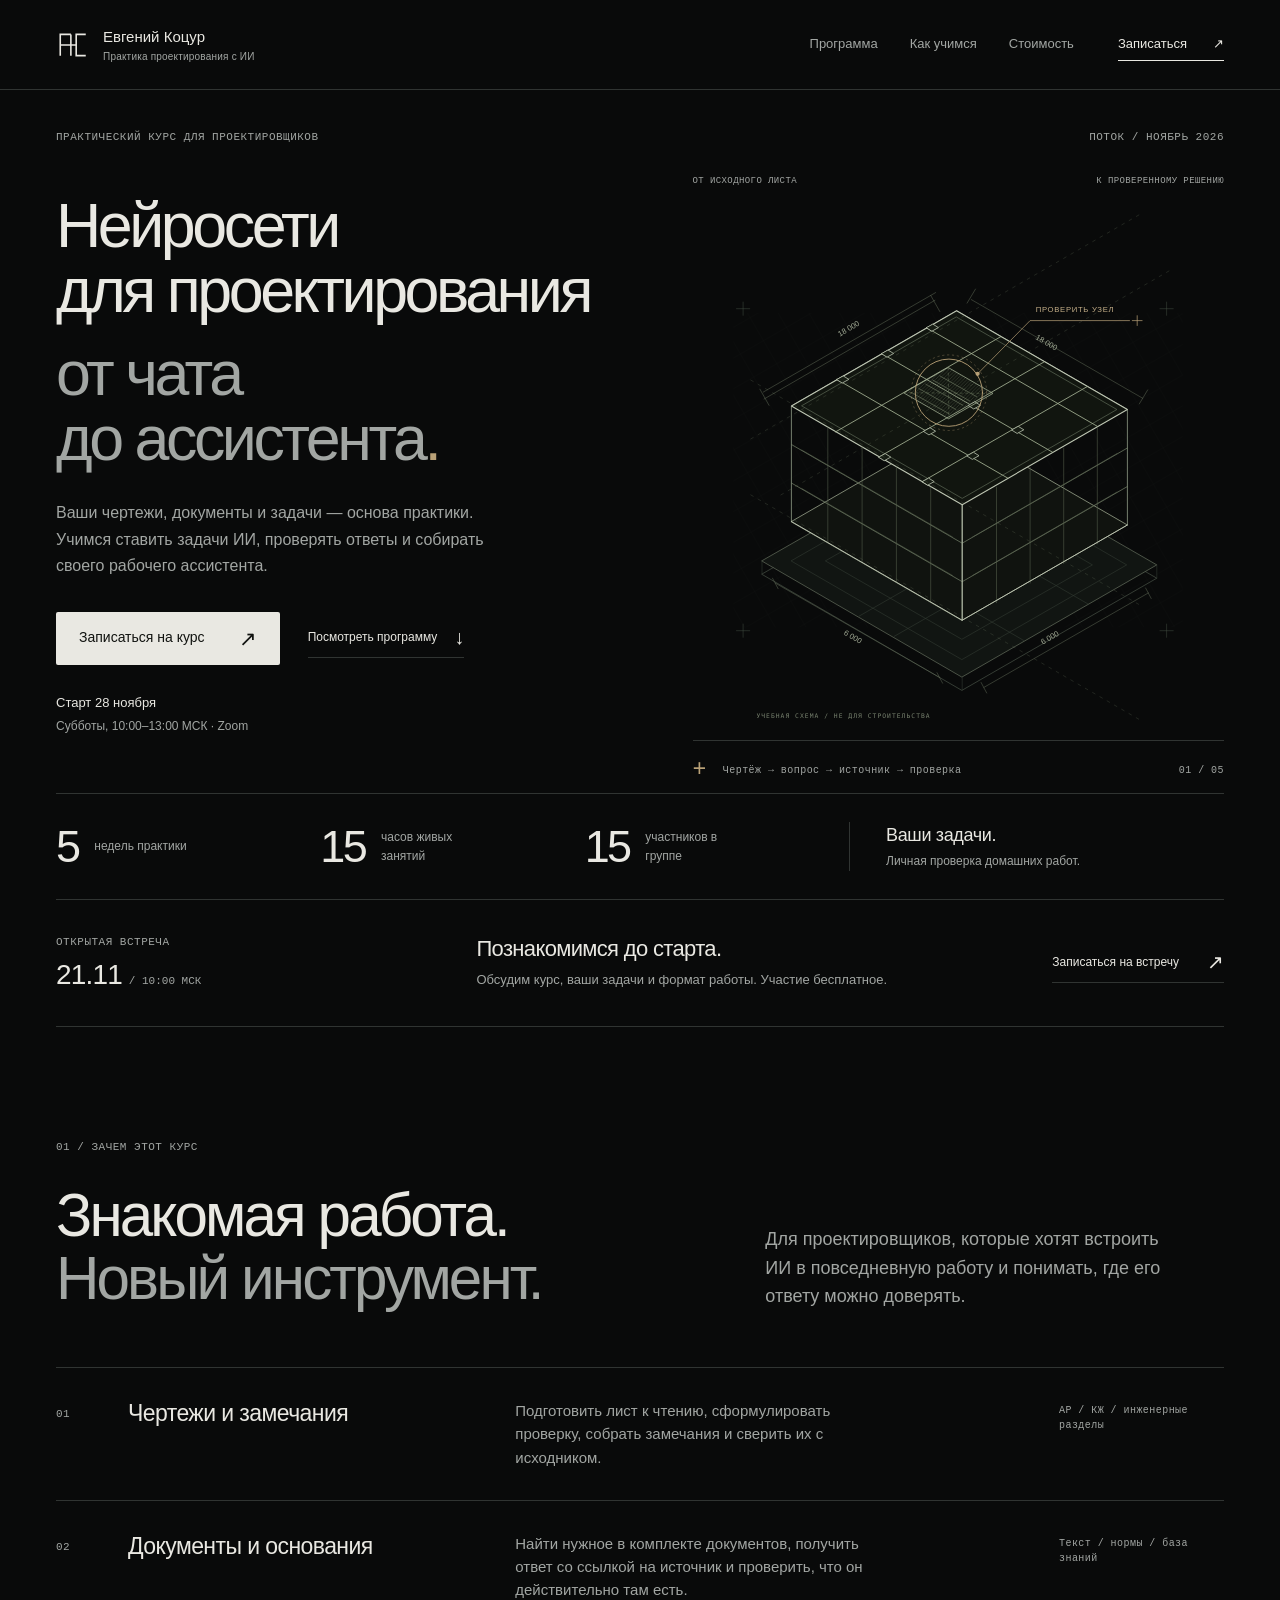
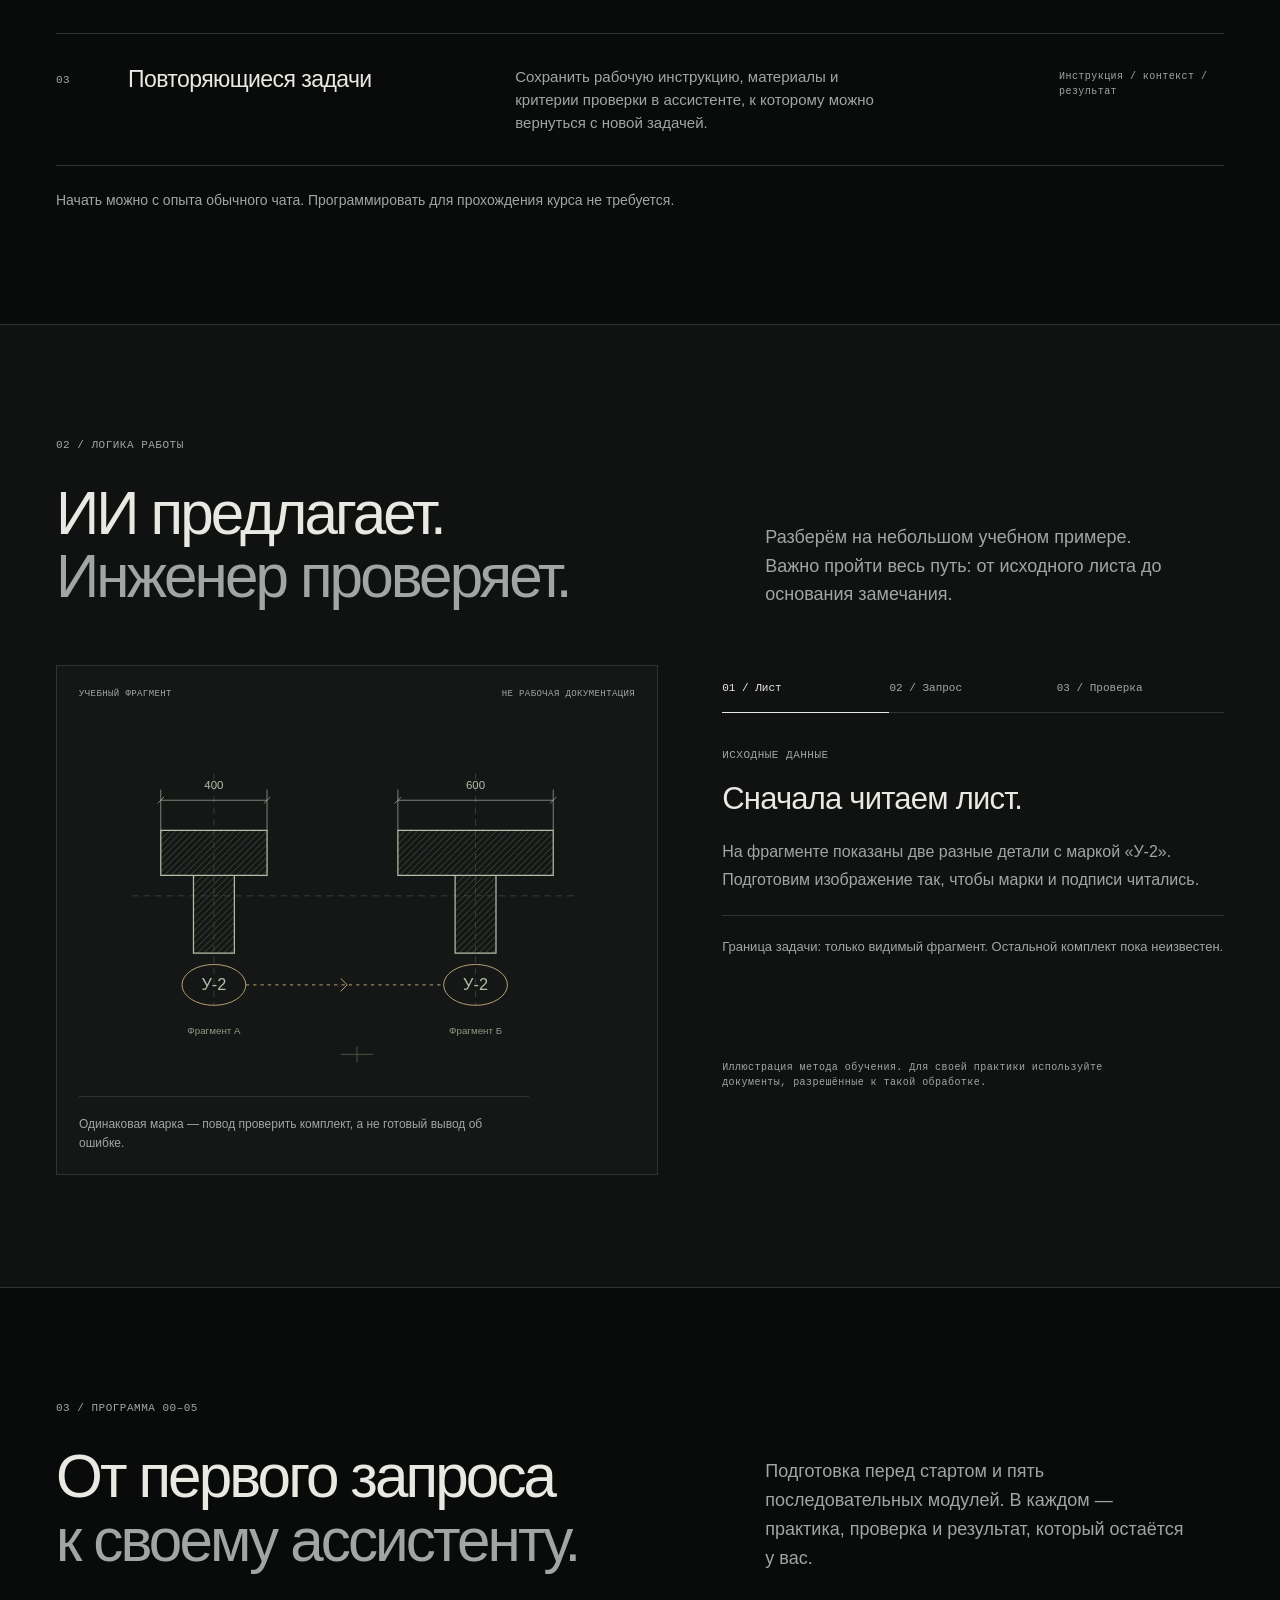
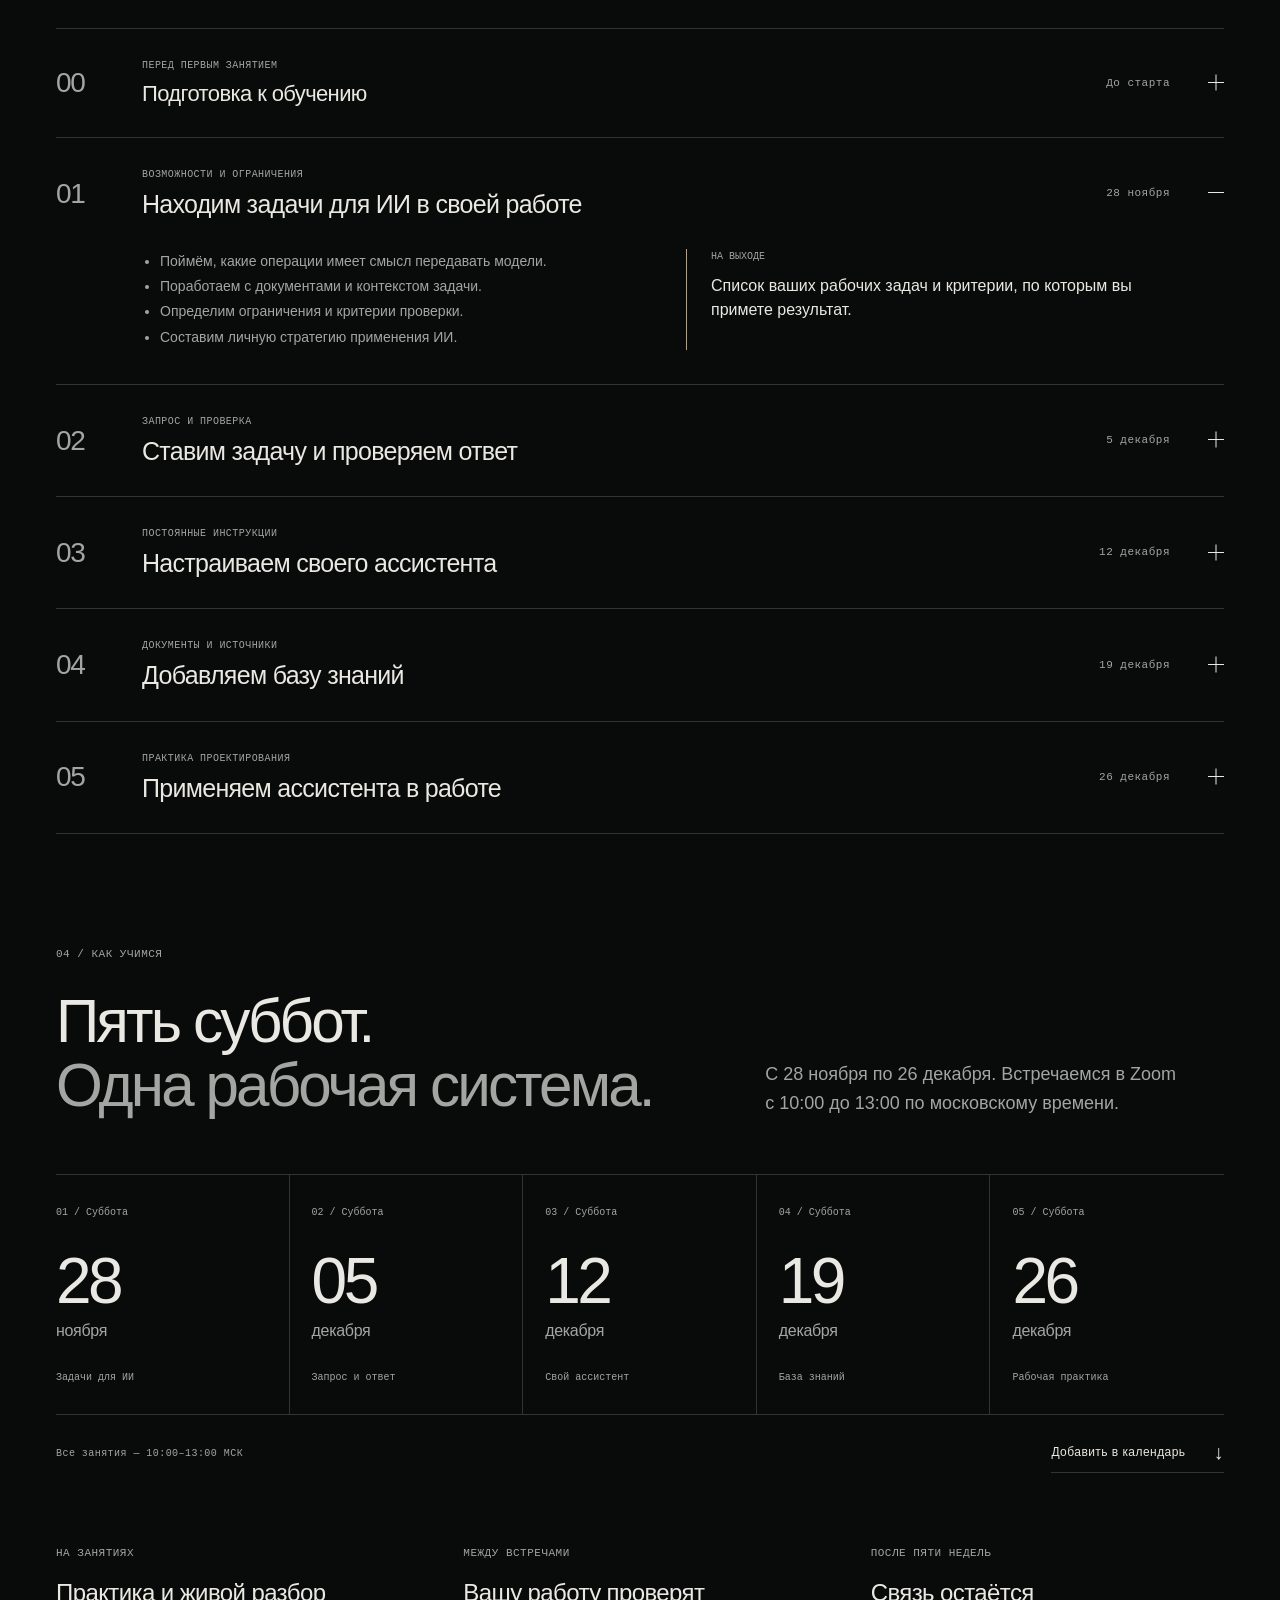
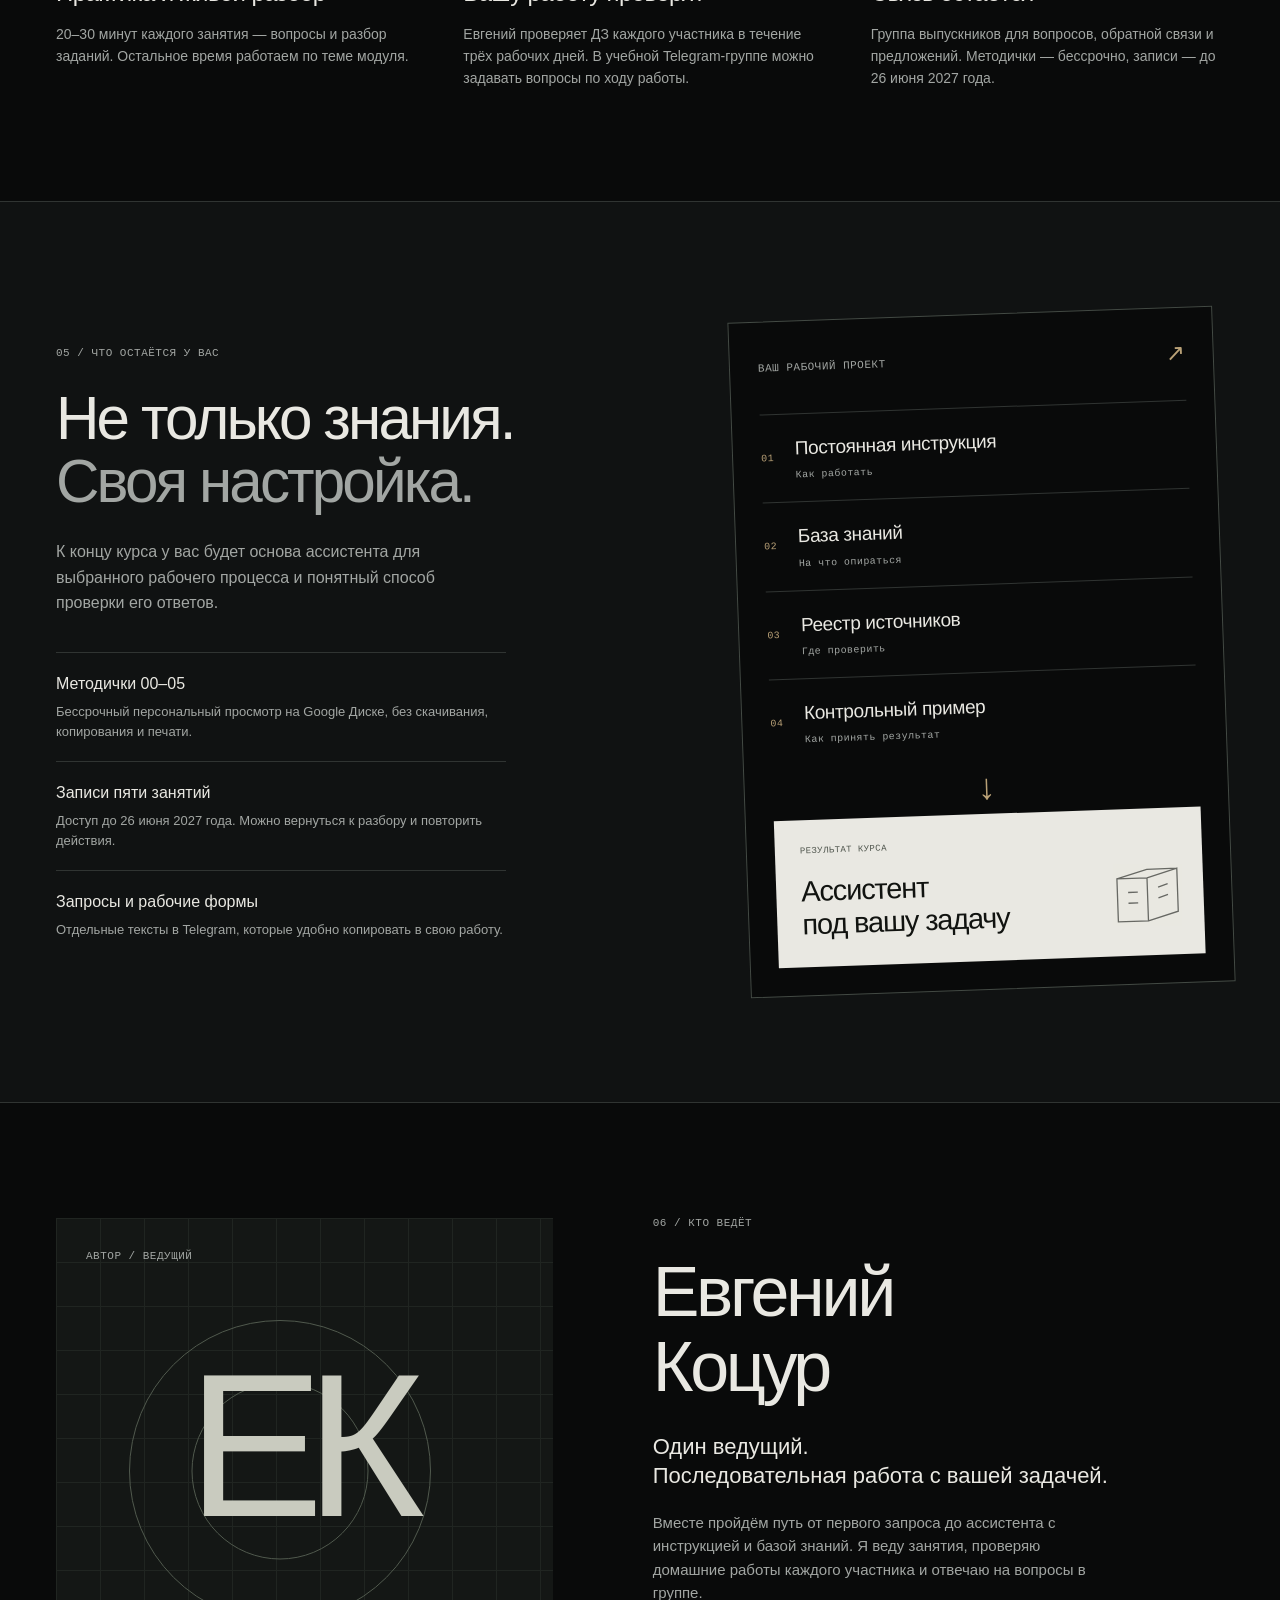
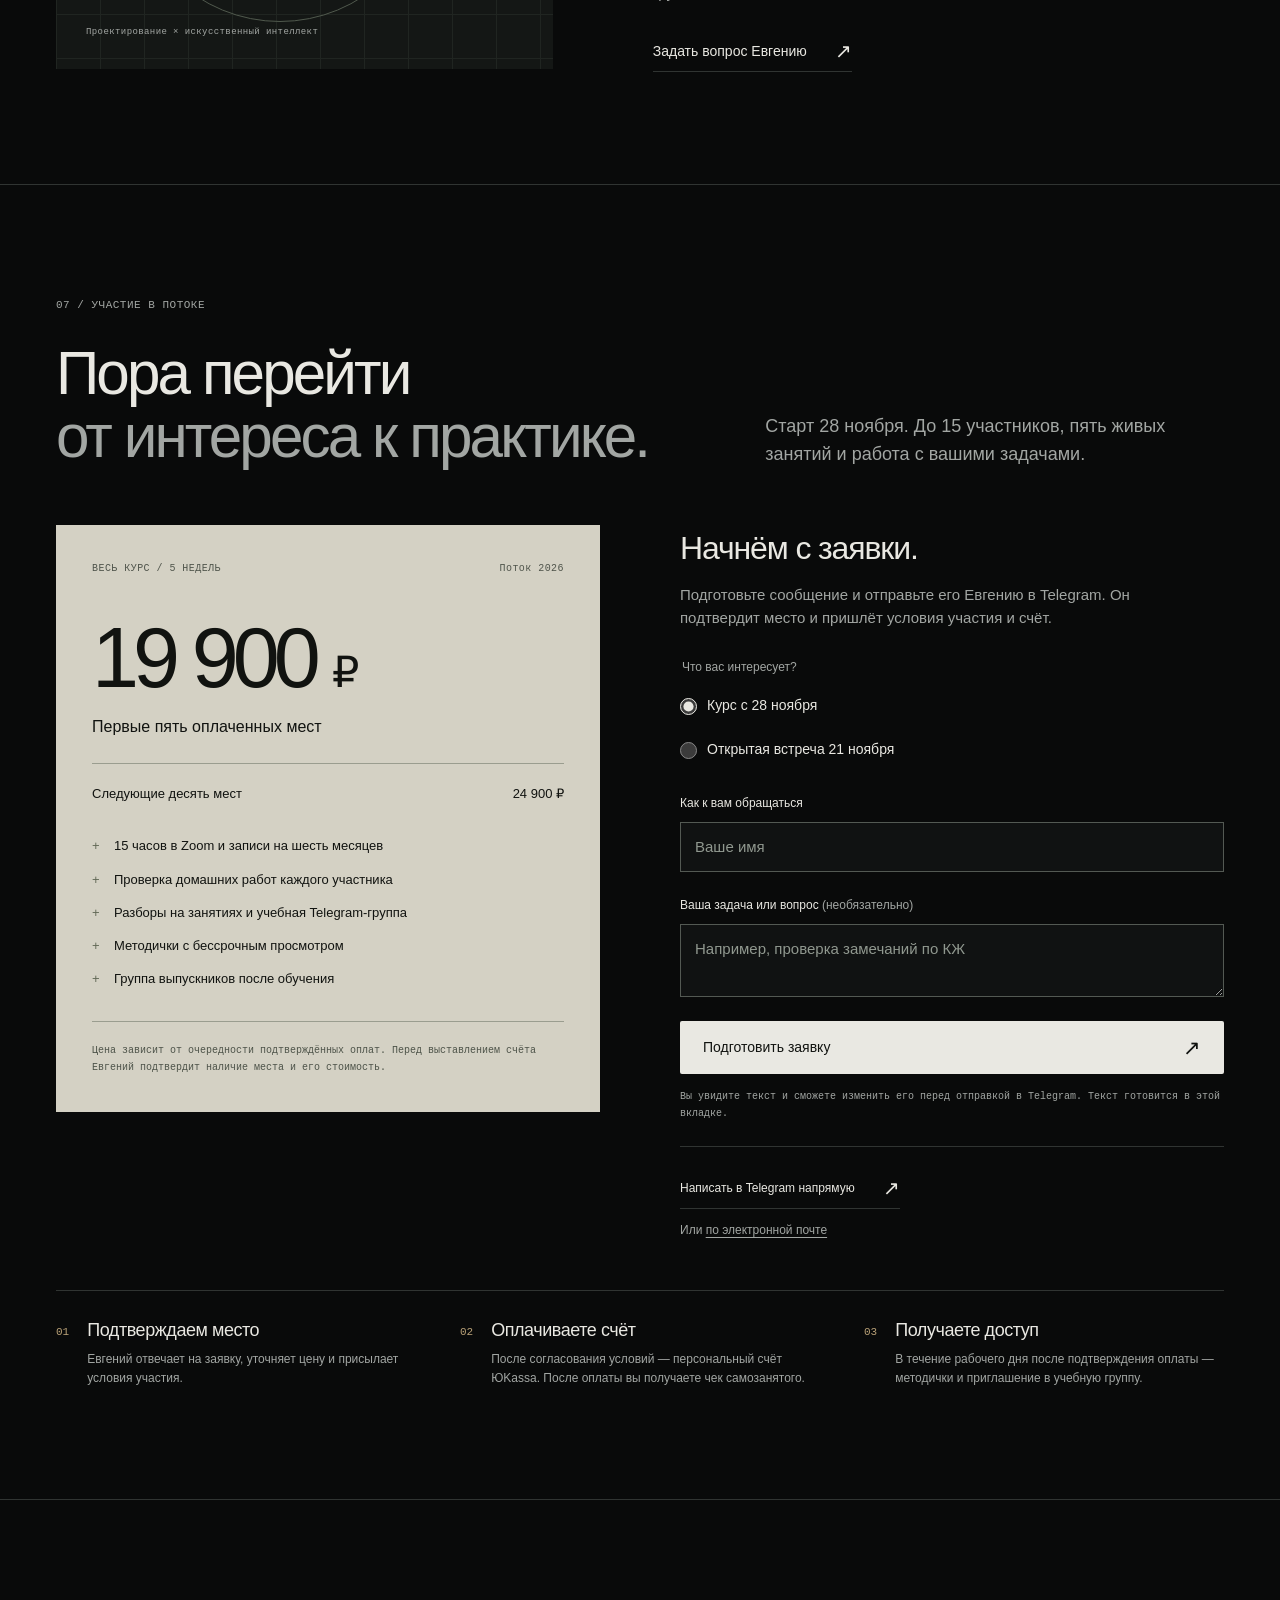
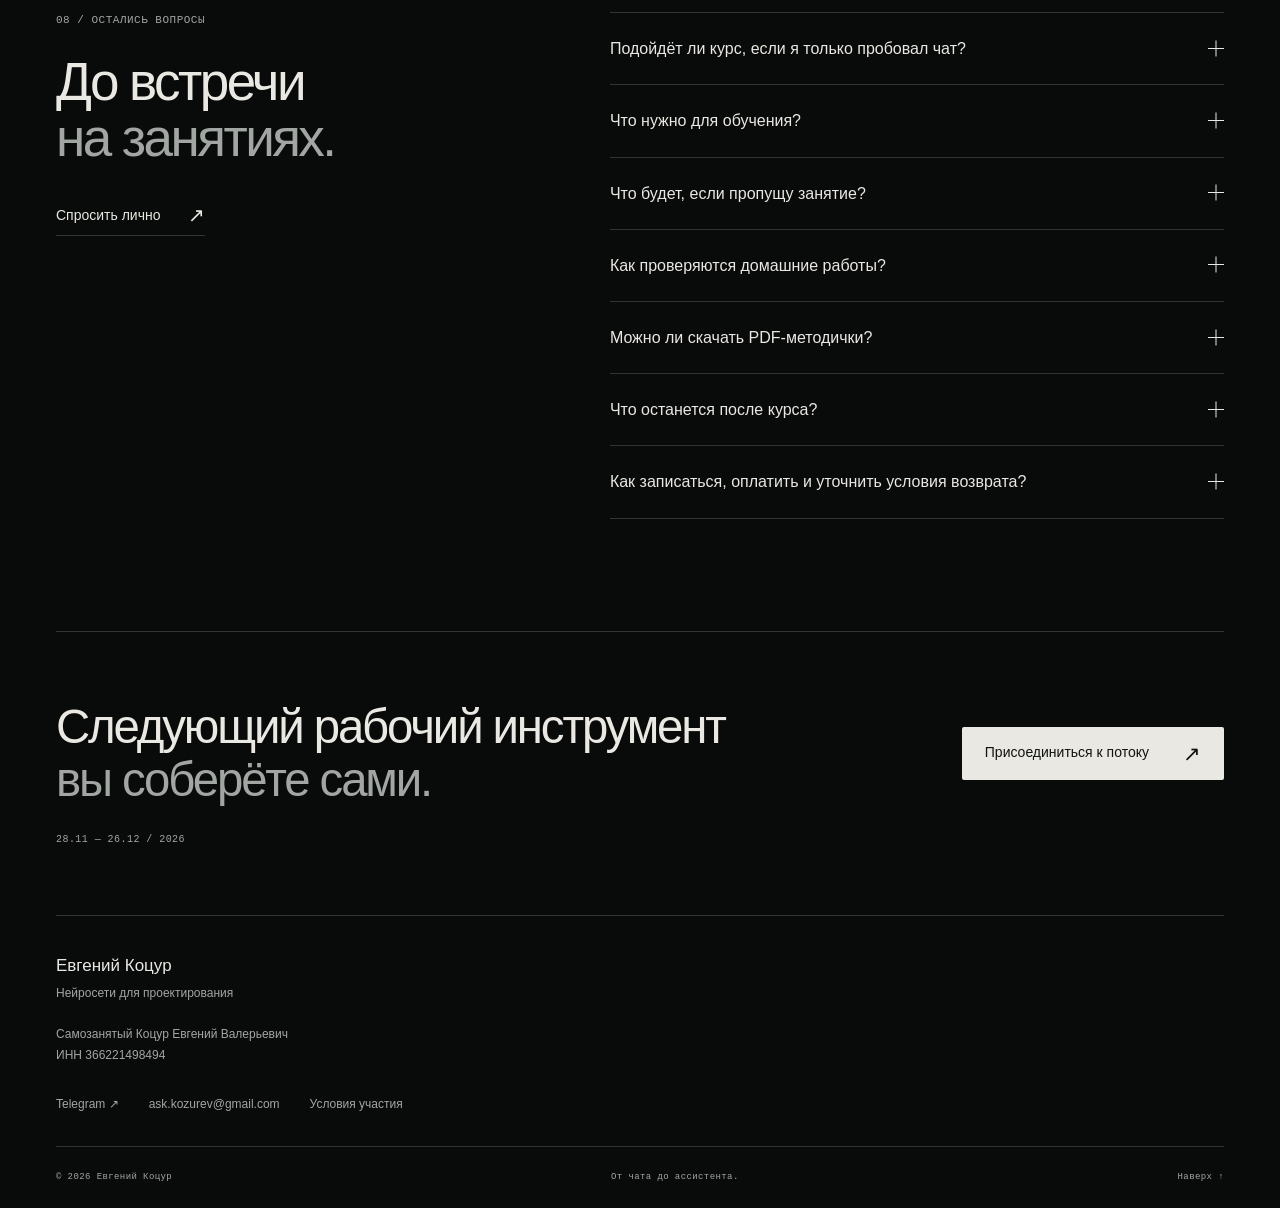
==== index.html @ 4f627c40 "feat: добавить публичные реквизиты исполнителя" ====
<!doctype html>
<html lang="ru">
<head>
  <meta charset="utf-8">
  <meta name="viewport" content="width=device-width, initial-scale=1">
  <title>Нейросети для проектирования: от чата до ассистента — курс Евгения Коцура</title>
  <meta name="description" content="Практический онлайн-курс для проектировщиков. 5 недель, 15 часов в Zoom, проверка каждой домашней работы. Старт 28 ноября 2026. Первые 5 оплаченных мест — 19 900 ₽, затем 24 900 ₽.">
  <meta name="theme-color" content="#090a0a">
  <meta name="color-scheme" content="dark">
  <meta name="referrer" content="no-referrer">
  <meta http-equiv="Content-Security-Policy" content="default-src 'self'; script-src 'self'; style-src 'self'; img-src 'self'; connect-src 'none'; object-src 'none'; base-uri 'none'; form-action 'none'; frame-src 'none'">
  <link rel="canonical" href="https://evgeniikotsur.ru/">
  <meta property="og:type" content="website">
  <meta property="og:locale" content="ru_RU">
  <meta property="og:title" content="Нейросети для проектирования: от чата до ассистента">
  <meta property="og:description" content="5 недель практики с Евгением Коцуром. Старт 28 ноября 2026. Открытая встреча — 21 ноября в 10:00 МСК, бесплатно.">
  <meta property="og:url" content="https://evgeniikotsur.ru/">
  <meta property="og:image" content="https://evgeniikotsur.ru/images/course-social.png">
  <meta property="og:image:width" content="1200">
  <meta property="og:image:height" content="630">
  <meta property="og:image:alt" content="Нейросети для проектирования. От чата до ассистента. Старт 28 ноября 2026.">
  <meta name="twitter:card" content="summary_large_image">
  <link rel="icon" href="images/course-mark.svg" type="image/svg+xml">
  <link rel="stylesheet" href="css/style.css">
  <script src="js/main.js" defer></script>
</head>
<body>
  <a class="skip-link" href="#main">Перейти к содержанию</a>
  <header class="site-header">
    <div class="container header-inner">
      <a class="brand" href="#top" aria-label="К началу страницы">
        <svg class="brand-mark" viewBox="0 0 32 32" fill="none" aria-hidden="true"><path d="M4 26V6h10M4 16h15V6h9M19 16v10h9M14 6v20" stroke="currentColor" stroke-width="1.5"/></svg>
        <span>Евгений Коцур<span class="brand-sub">Практика проектирования с ИИ</span></span>
      </a>
      <nav class="desktop-nav" aria-label="Основная навигация"><a href="#program">Программа</a><a href="#format">Как учимся</a><a href="#enroll">Стоимость</a></nav>
      <a class="header-cta" href="#enroll">Записаться <span aria-hidden="true">↗</span></a>
    </div>
  </header>
  <main id="main">
    <section class="hero container" id="top" aria-labelledby="hero-title">
      <div class="hero-overline"><span class="eyebrow">Практический курс для проектировщиков</span><span class="edition">Поток / ноябрь 2026</span></div>
      <div class="hero-layout">
        <div class="hero-copy">
          <h1 id="hero-title">Нейросети<br>для проектирования<span class="hero-subtitle">от чата<br>до ассистента<span class="small-period">.</span></span></h1>
          <p class="hero-description">Ваши чертежи, документы и задачи — основа практики. Учимся ставить задачи ИИ, проверять ответы и собирать своего рабочего ассистента.</p>
          <div class="hero-actions"><a class="button button-light" href="#enroll">Записаться на курс <span aria-hidden="true">↗</span></a><a class="text-link" href="#program">Посмотреть программу <span aria-hidden="true">↓</span></a></div>
          <p class="hero-date"><time datetime="2026-11-28T10:00:00+03:00">Старт 28 ноября</time><span>Субботы, 10:00–13:00 МСК · Zoom</span></p>
        </div>
        <figure class="hero-visual">
          <div class="figure-top"><span>От исходного листа</span><span>к проверенному решению</span></div>
          <img src="images/course-drawing.svg" alt="Авторская учебная схема: аксонометрия здания, план этажа, размеры и выделенный узел для проверки" width="720" height="800" fetchpriority="high">
          <figcaption><span class="cross" aria-hidden="true">+</span><span>Чертёж → вопрос → источник → проверка</span><span class="figure-index">01 / 05</span></figcaption>
        </figure>
      </div>
      <dl class="hero-facts"><div><dt>5</dt><dd>недель практики</dd></div><div><dt>15</dt><dd>часов живых занятий</dd></div><div><dt>15</dt><dd>участников в группе</dd></div><div class="fact-text"><dt>Ваши задачи.</dt><dd>Личная проверка домашних работ.</dd></div></dl>
    </section>
    <section class="open-meeting container" aria-labelledby="open-title">
      <div class="meeting-date"><span class="eyebrow">Открытая встреча</span><time datetime="2026-11-21T10:00:00+03:00">21.11 <span>/ 10:00 МСК</span></time></div>
      <div class="meeting-copy"><h2 id="open-title">Познакомимся до старта.</h2><p>Обсудим курс, ваши задачи и формат работы. Участие бесплатное.</p></div>
      <a class="text-link" href="#enroll" data-interest="meeting">Записаться на встречу <span aria-hidden="true">↗</span></a>
    </section>
    <section class="section container" aria-labelledby="tasks-title">
      <div class="section-heading"><p class="eyebrow">01 / Зачем этот курс</p><h2 id="tasks-title">Знакомая работа.<br><span class="muted">Новый инструмент.</span></h2><p class="section-intro">Для проектировщиков, которые хотят встроить ИИ в повседневную работу и понимать, где его ответу можно доверять.</p></div>
      <div class="task-list">
        <article><span class="row-index">01</span><h3>Чертежи и замечания</h3><p>Подготовить лист к чтению, сформулировать проверку, собрать замечания и сверить их с исходником.</p><span class="task-tag">АР / КЖ / инженерные разделы</span></article>
        <article><span class="row-index">02</span><h3>Документы и основания</h3><p>Найти нужное в комплекте документов, получить ответ со ссылкой на источник и проверить, что он действительно там есть.</p><span class="task-tag">Текст / нормы / база знаний</span></article>
        <article><span class="row-index">03</span><h3>Повторяющиеся задачи</h3><p>Сохранить рабочую инструкцию, материалы и критерии проверки в ассистенте, к которому можно вернуться с новой задачей.</p><span class="task-tag">Инструкция / контекст / результат</span></article>
      </div>
      <p class="section-note">Начать можно с опыта обычного чата. Программировать для прохождения курса не требуется.</p>
    </section>
    <section class="practice-section section" id="practice" aria-labelledby="practice-title">
      <div class="container">
        <div class="section-heading"><p class="eyebrow">02 / Логика работы</p><h2 id="practice-title">ИИ предлагает.<br><span class="muted">Инженер проверяет.</span></h2><p class="section-intro">Разберём на небольшом учебном примере. Важно пройти весь путь: от исходного листа до основания замечания.</p></div>
        <div class="practice-layout">
          <figure class="practice-drawing"><div class="drawing-label"><span>Учебный фрагмент</span><span>Не рабочая документация</span></div><img src="images/course-detail.svg" alt="Два разных учебных узла с одинаковой маркой У-2. Повторяющиеся марки выделены для проверки по полному комплекту" width="680" height="470" loading="lazy"><figcaption>Одинаковая марка — повод проверить комплект, а не готовый вывод об ошибке.</figcaption></figure>
          <div class="practice-workflow" data-workflow>
            <div class="workflow-nav" aria-label="Этапы разбора"><button type="button" data-step="0" aria-pressed="true">01 / Лист</button><button type="button" data-step="1" aria-pressed="false">02 / Запрос</button><button type="button" data-step="2" aria-pressed="false">03 / Проверка</button></div>
            <div class="workflow-panels" aria-live="polite" aria-atomic="true">
              <article data-panel="0"><p class="eyebrow">Исходные данные</p><h3>Сначала читаем лист.</h3><p>На фрагменте показаны две разные детали с маркой «У-2». Подготовим изображение так, чтобы марки и подписи читались.</p><p class="workflow-foot">Граница задачи: только видимый фрагмент. Остальной комплект пока неизвестен.</p></article>
              <article data-panel="1"><p class="eyebrow">Постановка задачи</p><h3>Спрашиваем конкретно.</h3><blockquote>«Составь список марок узлов на фрагменте. Покажи повторяющиеся обозначения. Для каждого укажи место на листе. Не делай выводов по отсутствующим данным».</blockquote><p class="workflow-foot">Формат ответа задан заранее: марка → расположение → что нужно уточнить.</p></article>
              <article data-panel="2"><p class="eyebrow">Проверка результата</p><h3>Возвращаемся к исходнику.</h3><p>Сверяем обе марки с изображением и проверяем их по полному комплекту. До этой сверки одинаковое обозначение остаётся кандидатом на проверку.</p><p class="workflow-foot"><span class="annotation-mark" aria-hidden="true">↳</span> Результат: проверяемое замечание с понятным основанием.</p></article>
            </div>
            <p class="sample-caption">Иллюстрация метода обучения. Для своей практики используйте документы, разрешённые к такой обработке.</p>
          </div>
        </div>
      </div>
    </section>
    <section class="section container program-section" id="program" aria-labelledby="program-title">
      <div class="section-heading"><p class="eyebrow">03 / Программа 00–05</p><h2 id="program-title">От первого запроса<br><span class="muted">к своему ассистенту.</span></h2><p class="section-intro">Подготовка перед стартом и пять последовательных модулей. В каждом — практика, проверка и результат, который остаётся у вас.</p></div>
      <div class="program-list">
        <details class="module module-prep"><summary><span class="module-number">00</span><span class="module-heading"><span class="module-kicker">Перед первым занятием</span><span class="module-title">Подготовка к обучению</span></span><span class="module-date">До старта</span><span class="expand-mark" aria-hidden="true"></span></summary><div class="module-body"><ul><li>Проверим необходимые аккаунты и инструменты.</li><li>Разберём условия работы с документами.</li><li>Подготовим разрешённые исходные материалы для практики.</li></ul><p class="module-result"><span>На выходе</span>Готовое рабочее место и понимание, что понадобится к первому занятию.</p></div></details>
        <details class="module" open><summary><span class="module-number">01</span><span class="module-heading"><span class="module-kicker">Возможности и ограничения</span><span class="module-title">Находим задачи для ИИ в своей работе</span></span><time class="module-date" datetime="2026-11-28">28 ноября</time><span class="expand-mark" aria-hidden="true"></span></summary><div class="module-body"><ul><li>Поймём, какие операции имеет смысл передавать модели.</li><li>Поработаем с документами и контекстом задачи.</li><li>Определим ограничения и критерии проверки.</li><li>Составим личную стратегию применения ИИ.</li></ul><p class="module-result"><span>На выходе</span>Список ваших рабочих задач и критерии, по которым вы примете результат.</p></div></details>
        <details class="module"><summary><span class="module-number">02</span><span class="module-heading"><span class="module-kicker">Запрос и проверка</span><span class="module-title">Ставим задачу и проверяем ответ</span></span><time class="module-date" datetime="2026-12-05">5 декабря</time><span class="expand-mark" aria-hidden="true"></span></summary><div class="module-body"><ul><li>Соберём исходные данные и сформулируем запрос.</li><li>Научимся уточнять неизвестное и исправлять ошибки.</li><li>Продолжим длинную работу, сохраняя контекст.</li><li>Зафиксируем удачный способ решения.</li></ul><p class="module-result"><span>На выходе</span>Проверенный запрос, принятый результат и запись порядка работы.</p></div></details>
        <details class="module"><summary><span class="module-number">03</span><span class="module-heading"><span class="module-kicker">Постоянные инструкции</span><span class="module-title">Настраиваем своего ассистента</span></span><time class="module-date" datetime="2026-12-12">12 декабря</time><span class="expand-mark" aria-hidden="true"></span></summary><div class="module-body"><ul><li>Создадим проект в Claude.</li><li>Разделим постоянную инструкцию и данные текущей задачи.</li><li>Добавим общие материалы и контрольные примеры.</li><li>Сохраним версию настройки для повторного использования.</li></ul><p class="module-result"><span>На выходе</span>Ассистент для одного повторяющегося рабочего процесса.</p></div></details>
        <details class="module"><summary><span class="module-number">04</span><span class="module-heading"><span class="module-kicker">Документы и источники</span><span class="module-title">Добавляем базу знаний</span></span><time class="module-date" datetime="2026-12-19">19 декабря</time><span class="expand-mark" aria-hidden="true"></span></summary><div class="module-body"><ul><li>Подготовим документы и заведём реестр источников.</li><li>Проверим, что ассистент прочитал материалы.</li><li>Поработаем с поиском и исследованием пробелов.</li><li>Проверим ответы по документам и основаниям.</li></ul><p class="module-result"><span>На выходе</span>Подготовленная база знаний и порядок проверки ответов по источникам.</p></div></details>
        <details class="module"><summary><span class="module-number">05</span><span class="module-heading"><span class="module-kicker">Практика проектирования</span><span class="module-title">Применяем ассистента в работе</span></span><time class="module-date" datetime="2026-12-26">26 декабря</time><span class="expand-mark" aria-hidden="true"></span></summary><div class="module-body"><ul><li>Подготовим крупный чертёж к чтению и проверке.</li><li>Составим текст по чертежам и разберём расчётную задачу.</li><li>Проверим согласованность разделов.</li><li>Сохраним рабочую настройку и её отдельную копию.</li></ul><p class="module-result"><span>На выходе</span>Рабочий проект ассистента, реестр документов и проверенный результат.</p></div></details>
      </div>
    </section>
    <section class="section container" id="format" aria-labelledby="format-title">
      <div class="section-heading"><p class="eyebrow">04 / Как учимся</p><h2 id="format-title">Пять суббот.<br><span class="muted">Одна рабочая система.</span></h2><p class="section-intro">С 28 ноября по 26 декабря. Встречаемся в Zoom с 10:00 до 13:00 по московскому времени.</p></div>
      <ol class="calendar" aria-label="Расписание занятий"><li><span>01 / Суббота</span><time datetime="2026-11-28T10:00:00+03:00">28<span>ноября</span></time><span>Задачи для ИИ</span></li><li><span>02 / Суббота</span><time datetime="2026-12-05T10:00:00+03:00">05<span>декабря</span></time><span>Запрос и ответ</span></li><li><span>03 / Суббота</span><time datetime="2026-12-12T10:00:00+03:00">12<span>декабря</span></time><span>Свой ассистент</span></li><li><span>04 / Суббота</span><time datetime="2026-12-19T10:00:00+03:00">19<span>декабря</span></time><span>База знаний</span></li><li><span>05 / Суббота</span><time datetime="2026-12-26T10:00:00+03:00">26<span>декабря</span></time><span>Рабочая практика</span></li></ol>
      <div class="calendar-footer"><span>Все занятия — 10:00–13:00 МСК</span><a class="text-link" href="course-schedule.ics" download>Добавить в календарь <span aria-hidden="true">↓</span></a></div>
      <div class="format-grid"><article><span class="eyebrow">На занятиях</span><h3>Практика и живой разбор</h3><p>20–30 минут каждого занятия — вопросы и разбор заданий. Остальное время работаем по теме модуля.</p></article><article><span class="eyebrow">Между встречами</span><h3>Вашу работу проверят</h3><p>Евгений проверяет ДЗ каждого участника в течение трёх рабочих дней. В учебной Telegram-группе можно задавать вопросы по ходу работы.</p></article><article><span class="eyebrow">После пяти недель</span><h3>Связь остаётся</h3><p>Группа выпускников для вопросов, обратной связи и предложений. Методички — бессрочно, записи — до 26 июня 2027 года.</p></article></div>
    </section>
    <section class="section materials-section" aria-labelledby="materials-title"><div class="container materials-layout">
      <div><p class="eyebrow">05 / Что остаётся у вас</p><h2 id="materials-title">Не только знания.<br><span class="muted">Своя настройка.</span></h2><p class="section-intro">К концу курса у вас будет основа ассистента для выбранного рабочего процесса и понятный способ проверки его ответов.</p><dl class="access-list"><div><dt>Методички 00–05</dt><dd>Бессрочный персональный просмотр на Google Диске, без скачивания, копирования и печати.</dd></div><div><dt>Записи пяти занятий</dt><dd>Доступ до 26 июня 2027 года. Можно вернуться к разбору и повторить действия.</dd></div><div><dt>Запросы и рабочие формы</dt><dd>Отдельные тексты в Telegram, которые удобно копировать в свою работу.</dd></div></dl></div>
      <div class="assistant-map" aria-label="Состав вашего ассистента"><div class="map-head"><span class="eyebrow">Ваш рабочий проект</span><span aria-hidden="true">↗</span></div><div class="map-row"><span class="map-number">01</span><span>Постоянная инструкция</span><span class="map-detail">Как работать</span></div><div class="map-row"><span class="map-number">02</span><span>База знаний</span><span class="map-detail">На что опираться</span></div><div class="map-row"><span class="map-number">03</span><span>Реестр источников</span><span class="map-detail">Где проверить</span></div><div class="map-row"><span class="map-number">04</span><span>Контрольный пример</span><span class="map-detail">Как принять результат</span></div><div class="map-connector" aria-hidden="true">↓</div><div class="map-output"><span class="eyebrow">Результат курса</span><span>Ассистент<br>под вашу задачу</span><svg viewBox="0 0 80 80" fill="none" aria-hidden="true"><path d="M12 60V20h28v40H12Zm28-40 28-8v40l-28 8M12 20l28-8h28M22 33h9M22 43h9M50 29l9-3M50 39l9-3" stroke="currentColor" stroke-width="1.2"/></svg></div></div>
    </div></section>
    <section class="section container teacher-section" id="teacher" aria-labelledby="teacher-title"><div class="teacher-monogram" aria-hidden="true"><span class="eyebrow">Автор / ведущий</span><span class="monogram">ЕК</span><span class="monogram-bottom">Проектирование × искусственный интеллект</span></div><div class="teacher-copy"><p class="eyebrow">06 / Кто ведёт</p><h2 id="teacher-title">Евгений<br>Коцур</h2><p class="teacher-lead">Один ведущий.<br>Последовательная работа с вашей задачей.</p><p>Вместе пройдём путь от первого запроса до ассистента с инструкцией и базой знаний. Я веду занятия, проверяю домашние работы каждого участника и отвечаю на вопросы в группе.</p><a class="text-link" href="https://t.me/EvgeniyKotzur" target="_blank" rel="noopener noreferrer">Задать вопрос Евгению <span aria-hidden="true">↗</span></a></div></section>
    <section class="section enroll-section" id="enroll" aria-labelledby="enroll-title"><div class="container">
      <div class="section-heading"><p class="eyebrow">07 / Участие в потоке</p><h2 id="enroll-title">Пора перейти<br><span class="muted">от интереса к практике.</span></h2><p class="section-intro">Старт 28 ноября. До 15 участников, пять живых занятий и работа с вашими задачами.</p></div>
      <div class="enroll-layout">
        <div class="price-panel"><div class="price-top"><span class="eyebrow">Весь курс / 5 недель</span><span class="price-label">Поток 2026</span></div><p class="price">19 900 <span>₽</span></p><p class="price-caption">Первые пять оплаченных мест</p><div class="next-price"><span>Следующие десять мест</span><span>24 900 ₽</span></div><ul class="included-list"><li>15 часов в Zoom и записи на шесть месяцев</li><li>Проверка домашних работ каждого участника</li><li>Разборы на занятиях и учебная Telegram-группа</li><li>Методички с бессрочным просмотром</li><li>Группа выпускников после обучения</li></ul><p class="price-note">Цена зависит от очередности подтверждённых оплат. Перед выставлением счёта Евгений подтвердит наличие места и его стоимость.</p></div>
        <div class="enroll-form-panel"><h3>Начнём с заявки.</h3><p class="form-intro">Подготовьте сообщение и отправьте его Евгению в Telegram. Он подтвердит место и пришлёт условия участия и счёт.</p>
          <form id="enrollment-form" hidden>
            <fieldset class="interest-options"><legend>Что вас интересует?</legend><label><input type="radio" name="interest" value="course" checked><span>Курс с 28 ноября</span></label><label><input type="radio" name="interest" value="meeting"><span>Открытая встреча 21 ноября</span></label></fieldset>
            <div class="field"><label for="participant-name">Как к вам обращаться</label><input id="participant-name" name="name" type="text" autocomplete="given-name" maxlength="80" required placeholder="Ваше имя"></div>
            <div class="field"><label for="participant-question">Ваша задача или вопрос <span>(необязательно)</span></label><textarea id="participant-question" name="question" rows="2" maxlength="600" placeholder="Например, проверка замечаний по КЖ"></textarea></div>
            <button class="button button-light button-full" type="submit">Подготовить заявку <span aria-hidden="true">↗</span></button>
            <p class="form-note">Вы увидите текст и сможете изменить его перед отправкой в Telegram. Текст готовится в этой вкладке.</p>
          </form>
          <div class="draft-panel" id="draft-panel" hidden><h4 id="draft-heading" tabindex="-1">Заявка подготовлена</h4><p>Отправьте это сообщение Евгению, чтобы продолжить запись.</p><label class="sr-only" for="draft-text">Текст заявки</label><textarea id="draft-text" rows="6" readonly></textarea><a class="button button-light button-full" id="telegram-draft-link" href="https://t.me/EvgeniyKotzur" target="_blank" rel="noopener noreferrer" referrerpolicy="no-referrer">Открыть Telegram <span aria-hidden="true">↗</span></a><div class="draft-tools"><button class="text-link" id="copy-draft" type="button">Скопировать текст</button><button class="text-link" id="edit-draft" type="button">Изменить заявку</button></div><p class="draft-status" id="draft-status" role="status"></p><p class="form-note">Если Telegram открылся без текста, вставьте скопированную заявку в чат <a href="https://t.me/EvgeniyKotzur" target="_blank" rel="noopener noreferrer">@EvgeniyKotzur</a>.</p></div>
          <div class="direct-contact"><a class="text-link" href="https://t.me/EvgeniyKotzur" target="_blank" rel="noopener noreferrer">Написать в Telegram напрямую <span aria-hidden="true">↗</span></a><span>Или <a href="mailto:ask.kozurev@gmail.com?subject=Запись%20на%20курс%20по%20нейросетям">по электронной почте</a></span></div>
        </div>
      </div>
      <ol class="payment-steps"><li><span>01</span><div><h3>Подтверждаем место</h3><p>Евгений отвечает на заявку, уточняет цену и присылает условия участия.</p></div></li><li><span>02</span><div><h3>Оплачиваете счёт</h3><p>После согласования условий — персональный счёт ЮKassa. После оплаты вы получаете чек самозанятого.</p></div></li><li><span>03</span><div><h3>Получаете доступ</h3><p>В течение рабочего дня после подтверждения оплаты — методички и приглашение в учебную группу.</p></div></li></ol>
    </div></section>
    <section class="section container faq-section" id="faq" aria-labelledby="faq-title"><div class="faq-heading"><p class="eyebrow">08 / Остались вопросы</p><h2 id="faq-title">До встречи<br><span class="muted">на занятиях.</span></h2><a class="text-link" href="https://t.me/EvgeniyKotzur" target="_blank" rel="noopener noreferrer">Спросить лично <span aria-hidden="true">↗</span></a></div><div class="faq-list">
      <details><summary>Подойдёт ли курс, если я только пробовал чат?<span class="expand-mark" aria-hidden="true"></span></summary><p>Да. Начинаем с подготовки инструментов и постановки задачи, затем переходим к своему ассистенту и базе знаний. Для практики пригодятся ваши задачи из проектирования; программирование не требуется.</p></details>
      <details><summary>Что нужно для обучения?<span class="expand-mark" aria-hidden="true"></span></summary><p>Компьютер с интернетом, Zoom, Telegram и Google-аккаунт для персонального доступа к методичкам. В подготовке разберём аккаунты ИИ-сервисов. До оплаты уточните у Евгения необходимые подписки и возможные дополнительные расходы.</p></details>
      <details><summary>Что будет, если пропущу занятие?<span class="expand-mark" aria-hidden="true"></span></summary><p>Останется запись: доступ к записям пяти занятий — до 26 июня 2027 года. Вопросы по материалу можно задавать в учебной группе, а домашнюю работу сдавать на проверку.</p></details>
      <details><summary>Как проверяются домашние работы?<span class="expand-mark" aria-hidden="true"></span></summary><p>Евгений проверяет работу каждого участника в течение трёх рабочих дней. На каждом занятии 20–30 минут отводится вопросам и групповому разбору заданий.</p></details>
      <details><summary>Можно ли скачать PDF-методички?<span class="expand-mark" aria-hidden="true"></span></summary><p>Методички доступны для бессрочного просмотра на Google Диске по вашему Google-аккаунту. Скачивание, копирование и печать отключены. Готовые запросы и рабочие формы выдаются отдельно в Telegram для удобного копирования.</p></details>
      <details><summary>Что останется после курса?<span class="expand-mark" aria-hidden="true"></span></summary><p>Ваш проект ассистента, инструкция, подготовленные источники и проверенные результаты. Методички остаются доступны бессрочно, записи — на шесть месяцев после окончания курса. Для вопросов и обратной связи будет группа выпускников в Telegram.</p></details>
      <details id="terms"><summary>Как записаться, оплатить и уточнить условия возврата?<span class="expand-mark" aria-hidden="true"></span></summary><p>Отправьте заявку Евгению. До оплаты он подтвердит место, цену и предоставит условия участия, оплаты и возврата. Заявка сама по себе не закрепляет место. После подтверждения оплаты вы получаете чек и в течение рабочего дня — персональный доступ к методичкам и учебной группе. Для уточнения или возврата напишите <a href="mailto:ask.kozurev@gmail.com">ask.kozurev@gmail.com</a> или в <a href="https://t.me/EvgeniyKotzur" target="_blank" rel="noopener noreferrer">Telegram</a>.</p></details>
    </div></section>
    <section class="closing container" aria-label="Запись на курс"><p>Следующий рабочий инструмент<br><span class="muted">вы соберёте сами.</span></p><a class="button button-light" href="#enroll">Присоединиться к потоку <span aria-hidden="true">↗</span></a><span class="eyebrow">28.11 — 26.12 / 2026</span></section>
  </main>
  <footer class="site-footer container">
    <a class="footer-brand" href="#top">Евгений Коцур<span>Нейросети для проектирования</span></a>
    <div class="footer-requisites" aria-label="Реквизиты исполнителя">
      <p>Самозанятый Коцур Евгений Валерьевич</p>
      <p>ИНН 366221498494</p>
    </div>
    <div class="footer-links">
      <a href="https://t.me/EvgeniyKotzur" target="_blank" rel="noopener noreferrer">Telegram ↗</a>
      <a href="mailto:ask.kozurev@gmail.com">ask.kozurev@gmail.com</a>
      <a href="#terms">Условия участия</a>
    </div>
    <div class="footer-bottom"><span>© 2026 Евгений Коцур</span><span>От чата до ассистента.</span><a href="#top">Наверх ↑</a></div>
  </footer>
</body>
</html>
---- css/style.css ----
/* Тёмная инженерная галерея: размер шрифта, свободное поле и тонкие линии. */
:root {
  --bg:#090a0a;
  --surface:#101212;
  --text:#e9e8e2;
  --muted:#a2a6a3;
  --line:#303432;
  --ink:#111310;
  --accent:#b9a177;
  --font:Arial,"Helvetica Neue",sans-serif;
  --mono:"Courier New",monospace;
  --width:1328px
}

* {
  box-sizing:border-box
}

html {
  scroll-behavior:smooth;
  scroll-padding-top:100px;
  -webkit-text-size-adjust:100%
}

body {
  margin:0;
  background:var(--bg);
  color:var(--text);
  font-family:var(--font);
  font-size:16px;
  line-height:1.55;
  -webkit-font-smoothing:antialiased
}

::selection {
  background:var(--accent);
  color:var(--ink)
}

a {
  color:inherit;
  text-decoration:none
}

button,input,textarea {
  font:inherit
}

button,a,input,textarea,summary {
  -webkit-tap-highlight-color:transparent
}

button,a,summary {
  touch-action:manipulation
}

button {
  color:inherit;
  cursor:pointer
}

a:focus-visible,button:focus-visible,input:focus-visible,textarea:focus-visible,summary:focus-visible,[tabindex="-1"]:focus-visible {
  outline:2px solid var(--accent);
  outline-offset:6px
}

img,svg {
  display:block;
  max-width:100%
}

figure,p,h1,h2,h3,h4,dl,dd {
  margin:0
}

h1,h2,h3,h4 {
  font-weight:400
}

h2 {
  font-size:clamp(38px,4.7vw,66px);
  line-height:1.06;
  letter-spacing:-.048em
}

h3 {
  font-size:24px;
  line-height:1.25;
  letter-spacing:-.025em
}

ul,ol {
  margin:0;
  padding:0
}

section[id],details[id] {
  scroll-margin-top:16px
}

[hidden] {
  display:none!important
}

.container {
  width:calc(100% - 112px);
  max-width:var(--width);
  margin-inline:auto
}

.section {
  padding-block:112px
}

.eyebrow,.edition,.row-index,.task-tag,.module-kicker,.module-date,.calendar-footer,.figure-top,.hero-visual figcaption,.drawing-label,.sample-caption,.map-number,.map-detail,.price-label,.price-note,.form-note,.footer-bottom,.monogram-bottom {
  font-family:var(--mono);
  font-size:11px;
  font-weight:400;
  line-height:1.5;
  letter-spacing:.045em
}

.eyebrow {
  text-transform:uppercase;
  color:var(--muted)
}

.muted {
  color:var(--muted)
}

.section-heading {
  display:grid;
  grid-template-columns:1.35fr 1fr;
  column-gap:90px;
  align-items:end;
  margin-bottom:56px
}

.section-heading>.eyebrow {
  grid-column:1/-1;
  margin-bottom:28px
}

.section-intro {
  color:var(--muted);
  font-size:18px;
  line-height:1.6;
  max-width:420px
}

.section-note {
  color:var(--muted);
  margin-top:24px;
  font-size:14px
}

.text-link {
  display:inline-flex;
  align-items:center;
  justify-content:space-between;
  gap:28px;
  border:0;
  border-bottom:1px solid var(--line);
  padding:5px 0;
  background:none;
  color:var(--text);
  font-size:14px;
  line-height:1.45;
  transition:color .2s,border-color .2s
}

.text-link:hover {
  color:var(--accent);
  border-color:var(--accent)
}

.text-link span {
  font-size:20px
}

.button {
  display:inline-flex;
  min-height:52px;
  align-items:center;
  justify-content:space-between;
  gap:34px;
  padding:15px 22px;
  font-size:14px;
  line-height:1.4;
  border:1px solid transparent;
  border-radius:2px;
  transition:background .2s,color .2s
}

.button-light {
  background:var(--text);
  color:var(--ink)
}

.button-light:hover {
  background:var(--accent)
}

.button span {
  font-size:21px;
  line-height:1
}

.button-full {
  width:100%
}

.sr-only {
  position:absolute;
  width:1px;
  height:1px;
  padding:0;
  overflow:hidden;
  clip:rect(0,0,0,0);
  white-space:nowrap;
  border:0
}

.skip-link {
  position:fixed;
  top:8px;
  left:16px;
  z-index:100;
  padding:12px 18px;
  background:var(--text);
  color:var(--bg);
  transform:translateY(-180%)
}

.skip-link:focus {
  transform:translateY(0)
}

/* Шапка и первый экран. */
.site-header {
  position:sticky;
  top:0;
  z-index:30;
  background:var(--bg);
  border-bottom:1px solid var(--line)
}

.header-inner {
  min-height:89px;
  display:flex;
  align-items:center;
  gap:44px;
  justify-content:space-between
}

.brand {
  display:flex;
  gap:13px;
  align-items:center;
  font-size:15px;
  line-height:1.4
}

.brand-mark {
  width:34px;
  height:34px
}

.brand-sub {
  display:block;
  color:var(--muted);
  font-size:10px;
  margin-top:3px;
  letter-spacing:.02em
}

.desktop-nav {
  display:flex;
  gap:32px;
  margin-left:auto;
  font-size:13px;
  color:var(--muted)
}

.desktop-nav a:hover {
  color:var(--text)
}

.header-cta {
  font-size:13px;
  border-bottom:1px solid var(--text);
  padding:6px 0;
  display:flex;
  gap:26px
}

.header-cta:hover {
  color:var(--accent);
  border-color:var(--accent)
}

.hero {
  padding-top:39px
}

.hero-overline {
  display:flex;
  justify-content:space-between;
  gap:24px;
  align-items:center
}

.edition {
  color:var(--muted);
  text-transform:uppercase
}

.hero-layout {
  display:grid;
  grid-template-columns:1.16fr 1fr;
  gap:20px;
  align-items:center
}

.hero-copy {
  position:relative;
  z-index:1;
  padding:47px 0 58px
}

.hero h1 {
  font-size:clamp(46px,4.9vw,73px);
  line-height:1.04;
  letter-spacing:-.055em;
  font-weight:400
}

.hero-subtitle {
  display:block;
  margin-top:18px;
  color:var(--muted)
}

.small-period {
  color:var(--accent)
}

.hero-description {
  color:var(--muted);
  max-width:440px;
  font-size:16px;
  line-height:1.65;
  margin-top:29px
}

.hero-actions {
  display:flex;
  align-items:center;
  gap:28px;
  margin-top:32px;
  flex-wrap:wrap
}

.hero-actions .text-link {
  font-size:12px;
  gap:17px
}

.hero-date {
  font-size:13px;
  margin-top:28px
}

.hero-date>span {
  display:block;
  font-size:12px;
  color:var(--muted);
  margin-top:4px
}

.hero-visual {
  min-width:0;
  align-self:stretch;
  position:relative;
  display:flex;
  flex-direction:column;
  justify-content:center
}

.figure-top {
  display:flex;
  justify-content:space-between;
  gap:15px;
  color:var(--muted);
  padding-top:24px;
  text-transform:uppercase;
  font-size:9px
}

.hero-visual img {
  width:100%;
  height:auto;
  max-height:560px;
  object-fit:contain
}

.hero-visual figcaption {
  display:flex;
  align-items:center;
  gap:16px;
  border-top:1px solid var(--line);
  padding-top:12px;
  font-size:10px;
  color:var(--muted);
  margin-top:-9px
}

.cross {
  font-size:23px;
  color:var(--accent)
}

.figure-index {
  margin-left:auto;
  white-space:nowrap
}

.hero-facts {
  display:grid;
  grid-template-columns:1fr 1fr 1fr 1.6fr;
  border-block:1px solid var(--line);
  padding-block:28px;
  gap:30px
}

.hero-facts>div {
  display:flex;
  align-items:center;
  gap:16px
}

.hero-facts dt {
  font-size:45px;
  line-height:1;
  letter-spacing:-.06em
}

.hero-facts dd {
  max-width:110px;
  font-size:12px;
  color:var(--muted)
}

.hero-facts .fact-text {
  display:block;
  border-left:1px solid var(--line);
  padding-left:36px
}

.fact-text dt {
  font-size:18px;
  letter-spacing:-.02em;
  line-height:1.5
}

.fact-text dd {
  max-width:none;
  margin-top:3px
}

.open-meeting {
  padding-block:34px;
  display:grid;
  grid-template-columns:1fr 1.4fr auto;
  gap:32px;
  align-items:center;
  border-bottom:1px solid var(--line)
}

.meeting-date .eyebrow {
  display:block;
  margin-bottom:8px
}

.meeting-date time {
  font-size:28px;
  line-height:1.2;
  letter-spacing:-.03em
}

.meeting-date time span {
  font-family:var(--mono);
  font-size:11px;
  color:var(--muted);
  letter-spacing:0
}

.meeting-copy h2 {
  font-size:22px;
  line-height:1.2;
  letter-spacing:-.03em
}

.meeting-copy p {
  font-size:13px;
  margin-top:7px;
  color:var(--muted)
}

.open-meeting .text-link {
  font-size:12px
}

/* Задачи и интерактивный учебный пример. */
.task-list article {
  display:grid;
  grid-template-columns:40px 1.05fr 1.25fr .75fr;
  gap:32px;
  align-items:start;
  padding:31px 0;
  border-top:1px solid var(--line)
}

.task-list article:last-child {
  border-bottom:1px solid var(--line)
}

.row-index {
  color:var(--muted);
  padding-top:7px
}

.task-list h3 {
  font-size:23px
}

.task-list p {
  font-size:15px;
  color:var(--muted);
  max-width:360px
}

.task-tag {
  color:var(--muted);
  font-size:10px;
  padding-top:4px;
  max-width:165px;
  justify-self:end
}

.practice-section {
  background:var(--surface);
  border-block:1px solid var(--line)
}

.practice-layout {
  display:grid;
  grid-template-columns:1.2fr 1fr;
  gap:64px;
  align-items:start
}

.practice-drawing {
  border:1px solid var(--line);
  background:#141716;
  padding:22px
}

.drawing-label {
  display:flex;
  justify-content:space-between;
  gap:15px;
  color:var(--muted);
  text-transform:uppercase;
  font-size:9px
}

.practice-drawing img {
  width:100%;
  height:auto;
  margin-top:10px
}

.practice-drawing figcaption {
  border-top:1px solid var(--line);
  padding-top:18px;
  color:var(--muted);
  font-size:12px;
  max-width:450px
}

.workflow-nav {
  display:none;
  grid-template-columns:repeat(3,1fr);
  border-bottom:1px solid var(--line);
  margin-bottom:34px
}

.workflow-enhanced .workflow-nav {
  display:grid
}

.workflow-nav button {
  padding:15px 0;
  text-align:left;
  font-family:var(--mono);
  font-size:11px;
  color:var(--muted);
  border:0;
  border-bottom:1px solid transparent;
  background:none;
  margin-bottom:-1px;
  min-height:48px
}

.workflow-nav button[aria-pressed="true"] {
  color:var(--text);
  border-bottom-color:var(--text)
}

.workflow-nav button:hover {
  color:var(--accent)
}

.workflow-panels {
  min-height:288px
}

.workflow-panels article+article {
  margin-top:32px
}

.workflow-enhanced .workflow-panels article {
  margin-top:0
}

.workflow-panels h3 {
  font-size:31px;
  margin-top:16px;
  margin-bottom:20px
}

.workflow-panels p:not(.eyebrow),.workflow-panels blockquote {
  font-size:16px;
  color:var(--muted);
  line-height:1.7
}

.workflow-panels blockquote {
  margin:0;
  color:var(--text)
}

.workflow-panels .workflow-foot {
  padding-top:20px;
  margin-top:22px;
  border-top:1px solid var(--line);
  font-size:13px!important
}

.annotation-mark {
  color:var(--accent);
  margin-right:5px
}

.sample-caption {
  margin-top:25px;
  color:var(--muted);
  font-size:10px;
  max-width:390px
}

/* Нативные раскрывающиеся модули работают без JavaScript. */
.module {
  border-top:1px solid var(--line)
}

.module:last-child {
  border-bottom:1px solid var(--line)
}

summary {
  list-style:none;
  cursor:pointer
}

summary::-webkit-details-marker {
  display:none
}

.module summary {
  display:grid;
  grid-template-columns:60px 1fr 110px 28px;
  align-items:center;
  gap:26px;
  padding:29px 0
}

.module-number {
  font-size:28px;
  color:var(--muted);
  letter-spacing:-.05em
}

.module-heading {
  display:flex;
  flex-direction:column;
  gap:7px
}

.module-kicker {
  color:var(--muted);
  font-size:10px;
  text-transform:uppercase
}

.module-title {
  font-size:25px;
  line-height:1.25;
  letter-spacing:-.028em
}

.module-date {
  color:var(--muted);
  text-align:right;
  font-size:11px;
  white-space:nowrap
}

.expand-mark {
  width:16px;
  height:16px;
  position:relative;
  margin-left:auto
}

.expand-mark::before,.expand-mark::after {
  content:"";
  position:absolute;
  background:currentColor;
  left:0;
  top:7px;
  width:16px;
  height:1px
}

.expand-mark::after {
  transform:rotate(90deg);
  transition:transform .2s
}

details[open]>summary .expand-mark::after {
  transform:rotate(0)
}

summary:hover .module-title,summary:hover .expand-mark {
  color:var(--accent)
}

.module-body {
  display:grid;
  grid-template-columns:1fr 1fr;
  gap:60px;
  padding:0 54px 34px 86px
}

.module-body ul {
  padding-left:18px;
  color:var(--muted);
  font-size:14px;
  line-height:1.8
}

.module-result {
  font-size:16px;
  border-left:1px solid var(--accent);
  padding-left:24px
}

.module-result span {
  display:block;
  font-family:var(--mono);
  color:var(--muted);
  font-size:10px;
  text-transform:uppercase;
  margin-bottom:9px
}

.module-prep .module-title {
  font-size:22px
}

.program-section {
  padding-bottom:0
}

/* Расписание, материалы и ведущий. */
.calendar {
  list-style:none;
  display:grid;
  grid-template-columns:repeat(5,1fr);
  border-block:1px solid var(--line)
}

.calendar li {
  padding:23px 22px 27px;
  border-right:1px solid var(--line)
}

.calendar li:first-child {
  padding-left:0
}

.calendar li:last-child {
  border:0
}

.calendar li>span {
  font-family:var(--mono);
  font-size:10px;
  color:var(--muted)
}

.calendar time {
  display:block;
  font-size:64px;
  line-height:1.1;
  letter-spacing:-.055em;
  margin:23px 0
}

.calendar time span {
  font-size:16px;
  letter-spacing:-.02em;
  display:block;
  margin-top:6px;
  color:var(--muted)
}

.calendar-footer {
  display:flex;
  justify-content:space-between;
  align-items:center;
  margin-top:18px;
  color:var(--muted);
  font-size:10px
}

.calendar-footer .text-link {
  font-size:12px;
  font-family:var(--font)
}

.format-grid {
  display:grid;
  grid-template-columns:repeat(3,1fr);
  gap:54px;
  margin-top:66px
}

.format-grid h3 {
  font-size:24px;
  margin-top:14px;
  margin-bottom:16px
}

.format-grid p {
  color:var(--muted);
  font-size:14px
}

.materials-section {
  background:var(--surface);
  border-block:1px solid var(--line)
}

.materials-layout {
  display:grid;
  grid-template-columns:1.2fr 1fr;
  gap:100px;
  align-items:center
}

.materials-layout h2 {
  margin-top:25px
}

.materials-layout .section-intro {
  margin-top:25px;
  max-width:440px;
  font-size:16px
}

.access-list {
  margin-top:36px;
  max-width:450px
}

.access-list>div {
  padding:19px 0;
  border-top:1px solid var(--line)
}

.access-list dt {
  font-size:16px
}

.access-list dd {
  font-size:13px;
  color:var(--muted);
  margin-top:5px
}

.assistant-map {
  border:1px solid #434a44;
  padding:28px;
  transform:rotate(-2deg);
  background:var(--bg)
}

.map-head {
  display:flex;
  justify-content:space-between;
  align-items:center;
  padding-bottom:28px
}

.map-head>span:last-child {
  color:var(--accent);
  font-size:23px
}

.map-row {
  display:grid;
  grid-template-columns:22px 1fr;
  gap:0 12px;
  padding:19px 0;
  border-top:1px solid var(--line);
  align-items:center
}

.map-number {
  grid-row:span 2;
  color:var(--accent);
  font-size:10px
}

.map-row>span:nth-child(2) {
  font-size:19px;
  letter-spacing:-.02em
}

.map-detail {
  color:var(--muted);
  font-size:10px;
  margin-top:5px
}

.map-connector {
  font-size:36px;
  text-align:center;
  color:var(--accent);
  line-height:1.5
}

.map-output {
  padding:25px;
  background:var(--text);
  color:var(--ink);
  position:relative;
  overflow:hidden
}

.map-output .eyebrow {
  display:block;
  color:#50564e;
  margin-bottom:16px;
  font-size:9px
}

.map-output>span:nth-child(2) {
  font-size:29px;
  letter-spacing:-.04em;
  line-height:1.15;
  display:block;
  position:relative;
  z-index:1
}

.map-output svg {
  position:absolute;
  width:86px;
  height:86px;
  right:13px;
  bottom:13px;
  opacity:.6
}

.teacher-section {
  display:grid;
  grid-template-columns:1fr 1.15fr;
  gap:100px;
  align-items:center
}

.teacher-monogram {
  aspect-ratio:1.1;
  background:#141715;
  padding:30px;
  position:relative;
  display:flex;
  flex-direction:column;
  justify-content:space-between;
  overflow:hidden;
  background-image:linear-gradient(#202521 1px,transparent 1px),linear-gradient(90deg,#202521 1px,transparent 1px);
  background-size:44px 44px
}

.teacher-monogram::before,.teacher-monogram::after {
  content:"";
  position:absolute;
  border:1px solid #50594d;
  border-radius:50%;
  width:300px;
  height:300px;
  top:56%;
  left:45%;
  transform:translate(-50%,-50%);
  pointer-events:none
}

.teacher-monogram::after {
  width:175px;
  height:175px
}

.teacher-monogram .eyebrow {
  position:relative;
  z-index:1
}

.monogram {
  font-size:clamp(110px,16vw,230px);
  line-height:1;
  letter-spacing:-.09em;
  text-align:center;
  color:#c9cbbf;
  position:relative;
  z-index:1;
  padding-right:15px
}

.monogram-bottom {
  color:var(--muted);
  position:relative;
  z-index:1;
  font-size:9px
}

.teacher-copy h2 {
  margin-top:24px;
  font-size:70px
}

.teacher-lead {
  font-size:22px;
  line-height:1.35;
  margin-top:28px
}

.teacher-copy>p:not(.eyebrow):not(.teacher-lead) {
  color:var(--muted);
  font-size:15px;
  margin-top:20px;
  max-width:460px
}

.teacher-copy .text-link {
  margin-top:28px
}

/* Заявка готовится локально. Переход в Telegram выполняет посетитель. */
.enroll-section {
  border-block:1px solid var(--line)
}

.enroll-layout {
  display:grid;
  grid-template-columns:1fr 1fr;
  gap:80px;
  align-items:start
}

.price-panel {
  background:#d4d1c4;
  color:var(--ink);
  padding:36px
}

.price-top {
  display:flex;
  justify-content:space-between;
  gap:20px
}

.price-top .eyebrow,.price-label {
  color:#4f544b;
  font-size:10px
}

.price {
  font-size:clamp(60px,6.6vw,93px);
  line-height:1.2;
  letter-spacing:-.07em;
  margin-top:32px
}

.price>span {
  font-size:43px;
  letter-spacing:-.04em
}

.price-caption {
  font-size:16px;
  margin-top:5px
}

.next-price {
  display:flex;
  justify-content:space-between;
  gap:16px;
  padding-top:20px;
  margin-top:24px;
  border-top:1px solid #9a9d8f;
  font-size:13px
}

.next-price>span:last-child {
  white-space:nowrap
}

.included-list {
  list-style:none;
  margin-top:32px;
  display:grid;
  gap:13px;
  font-size:13px
}

.included-list li {
  position:relative;
  padding-left:22px
}

.included-list li::before {
  content:"+";
  position:absolute;
  left:0;
  color:#626956
}

.price-note {
  margin-top:32px;
  border-top:1px solid #9a9d8f;
  padding-top:20px;
  color:#4d5349;
  font-size:10px;
  line-height:1.7;
  letter-spacing:0
}

.enroll-form-panel {
  padding-top:3px;
  min-width:0
}

.enroll-form-panel h3 {
  font-size:32px;
  letter-spacing:-.035em
}

.form-intro {
  font-size:15px;
  color:var(--muted);
  max-width:450px;
  margin-top:15px;
  margin-bottom:28px
}

.interest-options {
  border:0;
  margin:0 0 26px;
  padding:0;
  display:grid;
  gap:8px
}

.interest-options legend {
  font-size:12px;
  color:var(--muted);
  margin-bottom:12px
}

.interest-options label {
  display:flex;
  gap:10px;
  align-items:center;
  min-height:36px;
  font-size:14px;
  cursor:pointer
}

.interest-options input {
  width:17px;
  height:17px;
  margin:0;
  accent-color:var(--text)
}

.field {
  margin-bottom:24px
}

.field>label {
  display:block;
  font-size:12px;
  margin-bottom:9px
}

.field>label>span {
  color:var(--muted)
}

.field input,.field textarea,.draft-panel textarea {
  display:block;
  width:100%;
  background:var(--surface);
  border:1px solid #535953;
  border-radius:0;
  color:var(--text);
  padding:13px 14px;
  line-height:1.5;
  font-size:15px;
  resize:vertical
}

.field input::placeholder,.field textarea::placeholder {
  color:#90988f;
  opacity:1
}

.field input:user-invalid {
  border-color:var(--accent)
}

.form-note {
  font-size:10px;
  letter-spacing:0;
  color:var(--muted);
  margin-top:14px;
  line-height:1.7
}

.form-note a {
  text-decoration:underline;
  text-underline-offset:3px
}

.direct-contact {
  padding-top:22px;
  margin-top:24px;
  border-top:1px solid var(--line);
  display:flex;
  flex-direction:column;
  align-items:flex-start;
  gap:12px
}

.direct-contact .text-link {
  font-size:12px
}

.direct-contact>span {
  color:var(--muted);
  font-size:12px
}

.direct-contact>span a {
  text-decoration:underline;
  text-underline-offset:3px
}

.draft-panel {
  border:1px solid var(--line);
  padding:24px
}

.draft-panel h4 {
  font-size:24px
}

.draft-panel>p:first-of-type {
  font-size:13px;
  color:var(--muted);
  margin-top:10px
}

.draft-panel textarea {
  font-size:13px;
  margin:20px 0;
  min-height:160px
}

.draft-panel .button {
  font-size:13px
}

.draft-tools {
  display:flex;
  gap:26px;
  flex-wrap:wrap;
  margin-top:15px
}

.draft-tools button {
  font-size:12px
}

.draft-status {
  font-size:12px;
  color:var(--accent);
  margin-top:10px
}

.payment-steps {
  display:grid;
  grid-template-columns:repeat(3,1fr);
  list-style:none;
  gap:44px;
  margin-top:50px;
  padding-top:28px;
  border-top:1px solid var(--line)
}

.payment-steps li {
  display:flex;
  gap:18px
}

.payment-steps li>span {
  font-family:var(--mono);
  font-size:11px;
  color:var(--accent);
  padding-top:5px
}

.payment-steps h3 {
  font-size:18px
}

.payment-steps p {
  color:var(--muted);
  font-size:12px;
  margin-top:9px
}

/* Вопросы и подвал. */
.faq-section {
  display:grid;
  grid-template-columns:.85fr 1.15fr;
  gap:100px
}

.faq-heading h2 {
  margin-top:25px;
  font-size:53px
}

.faq-heading .text-link {
  margin-top:30px
}

.faq-list details {
  border-top:1px solid var(--line)
}

.faq-list details:last-child {
  border-bottom:1px solid var(--line)
}

.faq-list summary {
  display:flex;
  align-items:center;
  justify-content:space-between;
  gap:26px;
  padding:24px 0;
  font-size:16px;
  line-height:1.45
}

.faq-list .expand-mark {
  flex-shrink:0
}

.faq-list p {
  padding:0 30px 24px 0;
  color:var(--muted);
  font-size:14px;
  line-height:1.75
}

.faq-list p a {
  text-decoration:underline;
  text-underline-offset:3px;
  overflow-wrap:anywhere
}

.closing {
  border-top:1px solid var(--line);
  padding-block:68px;
  display:grid;
  grid-template-columns:1fr auto;
  align-items:center;
  gap:25px 30px
}

.closing>p {
  font-size:clamp(30px,3.7vw,52px);
  line-height:1.13;
  letter-spacing:-.045em
}

.closing>.eyebrow {
  grid-column:1/-1;
  font-size:10px
}

.site-footer {
  padding-top:37px;
  border-top:1px solid var(--line)
}

.footer-brand {
  display:inline-flex;
  flex-direction:column;
  gap:5px;
  font-size:17px
}

.footer-brand>span {
  color:var(--muted);
  font-size:12px
}

.footer-requisites {
  margin-top:22px;
  color:var(--muted);
  font-size:12px;
  line-height:1.7
}

.footer-links {
  display:flex;
  gap:30px;
  flex-wrap:wrap;
  margin-top:30px;
  font-size:12px;
  color:var(--muted)
}

.footer-links a:hover {
  color:var(--text)
}

.footer-bottom {
  display:flex;
  justify-content:space-between;
  gap:25px;
  color:var(--muted);
  border-top:1px solid var(--line);
  padding-block:24px;
  margin-top:32px;
  font-size:9px
}

/* Адаптация под ноутбук, планшет и телефон. */
@media(min-width:1600px) {
  .hero-copy {
    padding-block:75px
  }
  .hero-visual img {
    max-height:650px
  }
  .hero h1 {
    font-size:77px
  }
}

@media(max-width:1150px) {
  .container {
    width:calc(100% - 72px)
  }
  .hero h1 {
    font-size:54px
  }
  .hero-layout {
    grid-template-columns:1.15fr 1fr;
    gap:5px
  }
  .hero-actions {
    gap:18px
  }
  .hero-actions .button {
    padding-inline:17px;
    gap:18px
  }
  .hero-facts {
    gap:20px
  }
  .hero-facts>div {
    gap:12px
  }
  .hero-facts .fact-text {
    padding-left:24px
  }
  .section-heading {
    column-gap:48px
  }
  .task-list article {
    gap:22px;
    grid-template-columns:28px 1fr 1.2fr
  }
  .task-tag {
    display:none
  }
  .practice-layout {
    gap:35px
  }
  .materials-layout,.teacher-section,.enroll-layout,.faq-section {
    gap:56px
  }
  .module-title {
    font-size:22px
  }
  .price-panel {
    padding:28px
  }
  .open-meeting {
    gap:20px
  }
  .meeting-copy h2 {
    font-size:20px
  }
  .open-meeting .text-link {
    max-width:170px
  }
  .desktop-nav {
    gap:23px
  }
  .header-inner {
    gap:30px
  }
  .format-grid {
    gap:35px
  }
  .payment-steps {
    gap:28px
  }
}

@media(max-width:900px) {
  .hero-layout {
    grid-template-columns:1.2fr 1fr;
    gap:20px
  }
  .hero h1 {
    font-size:46px
  }
  .hero-description {
    font-size:14px
  }
  .hero-copy {
    padding-block:40px
  }
  .hero-actions {
    display:block
  }
  .hero-actions .text-link {
    margin-top:20px
  }
  .figure-top {
    display:block;
    font-size:8px
  }
  .figure-top>span {
    display:block
  }
  .hero-visual figcaption {
    font-size:8px;
    gap:8px
  }
  .figure-index {
    display:none
  }
  .hero-facts dt {
    font-size:37px
  }
  .hero-facts dd {
    font-size:10px
  }
  .fact-text dt {
    font-size:16px
  }
  .fact-text dd {
    font-size:10px
  }
  .open-meeting {
    grid-template-columns:1fr 1.4fr
  }
  .open-meeting>.text-link {
    grid-column:2;
    justify-self:start;
    max-width:none
  }
  .meeting-date {
    grid-row:span 2
  }
  .section {
    padding-block:84px
  }
  .section-heading {
    gap:24px 35px
  }
  .section-heading>.eyebrow {
    margin-bottom:0
  }
  .section-intro {
    font-size:16px
  }
  .task-list article {
    grid-template-columns:25px 1fr 1fr;
    gap:18px
  }
  .task-list h3 {
    font-size:20px
  }
  .task-list p {
    font-size:13px
  }
  .practice-layout {
    grid-template-columns:1fr 1fr;
    gap:28px
  }
  .practice-drawing {
    padding:16px
  }
  .drawing-label {
    font-size:8px;
    display:block
  }
  .drawing-label span {
    display:block
  }
  .workflow-nav button {
    font-size:9px
  }
  .workflow-panels h3 {
    font-size:26px
  }
  .workflow-panels p:not(.eyebrow),.workflow-panels blockquote {
    font-size:14px
  }
  .workflow-panels {
    min-height:320px
  }
  .module summary {
    gap:18px;
    grid-template-columns:40px 1fr 95px 20px
  }
  .module-title {
    font-size:20px
  }
  .module-body {
    padding-left:58px;
    padding-right:20px;
    gap:30px
  }
  .calendar li {
    padding-inline:16px
  }
  .calendar time {
    font-size:54px
  }
  .calendar li>span {
    font-size:9px
  }
  .format-grid {
    gap:25px
  }
  .format-grid h3 {
    font-size:21px
  }
  .format-grid p {
    font-size:13px
  }
  .materials-layout,.teacher-section {
    gap:40px
  }
  .assistant-map {
    padding:22px
  }
  .map-row>span:nth-child(2) {
    font-size:17px
  }
  .map-output {
    padding:20px
  }
  .map-output>span:nth-child(2) {
    font-size:24px
  }
  .map-output svg {
    opacity:.3
  }
  .teacher-monogram {
    padding:22px
  }
  .teacher-copy h2 {
    font-size:58px
  }
  .teacher-lead {
    font-size:20px
  }
  .teacher-copy>p:not(.eyebrow):not(.teacher-lead) {
    font-size:14px
  }
  .enroll-layout {
    gap:35px
  }
  .price {
    font-size:66px
  }
  .price>span {
    font-size:32px
  }
  .price-panel {
    padding:24px
  }
  .included-list {
    font-size:12px
  }
  .price-caption {
    font-size:14px
  }
  .price-top {
    display:block
  }
  .price-label {
    display:block;
    margin-top:6px
  }
  .next-price {
    font-size:12px
  }
  .enroll-form-panel h3 {
    font-size:28px
  }
  .form-intro {
    font-size:14px
  }
  .faq-section {
    gap:40px;
    grid-template-columns:.8fr 1.2fr
  }
  .faq-heading h2 {
    font-size:42px
  }
  .faq-list summary {
    font-size:14px
  }
  .closing .button {
    font-size:12px;
    gap:18px
  }
  .program-section {
    padding-bottom:0
  }
}

@media(max-width:680px) {
  html {
    scroll-padding-top:88px
  }
  .container {
    width:calc(100% - 40px)
  }
  .header-inner {
    min-height:75px;
    gap:18px
  }
  .brand {
    font-size:13px;
    gap:9px
  }
  .brand-sub {
    font-size:8px
  }
  .brand-mark {
    width:29px;
    height:29px
  }
  .desktop-nav {
    display:none
  }
  .header-cta {
    font-size:11px;
    gap:15px
  }
  .hero {
    padding-top:25px
  }
  .hero-overline .eyebrow {
    font-size:9px;
    max-width:200px
  }
  .edition {
    font-size:8px;
    text-align:right;
    max-width:100px
  }
  .hero-layout {
    grid-template-columns:1fr;
    gap:0
  }
  .hero-copy {
    padding-top:36px;
    padding-bottom:20px
  }
  .hero h1 {
    font-size:clamp(41px,8.9vw,62px);
    line-height:1.02
  }
  .hero-subtitle {
    margin-top:15px
  }
  .hero-description {
    font-size:15px;
    max-width:450px;
    margin-top:24px
  }
  .hero-actions {
    display:flex;
    gap:22px;
    margin-top:25px;
    align-items:center
  }
  .hero-actions .text-link {
    margin:0;
    font-size:11px
  }
  .hero-actions .button {
    font-size:12px;
    padding:14px 17px;
    min-height:49px;
    gap:24px
  }
  .hero-date {
    font-size:12px;
    margin-top:23px
  }
  .hero-date>span {
    font-size:11px
  }
  .hero-visual {
    margin-top:15px
  }
  .figure-top {
    display:flex;
    font-size:8px;
    padding-top:0
  }
  .hero-visual img {
    height:auto;
    max-height:380px;
    margin-top:-12px;
    object-fit:contain
  }
  .hero-visual figcaption {
    font-size:9px;
    margin-top:-12px;
    gap:11px;
    padding-top:5px;
    padding-bottom:17px;
    border-top:0
  }
  .figure-index {
    display:inline
  }
  .hero-facts {
    grid-template-columns:repeat(3,1fr);
    gap:22px 12px;
    padding-block:23px
  }
  .hero-facts>div {
    display:block
  }
  .hero-facts dt {
    font-size:40px
  }
  .hero-facts dd {
    margin-top:9px;
    font-size:10px;
    max-width:90px
  }
  .hero-facts .fact-text {
    grid-column:1/-1;
    border-left:0;
    border-top:1px solid var(--line);
    padding-left:0;
    padding-top:17px;
    display:flex;
    align-items:center;
    gap:10px;
    flex-wrap:wrap
  }
  .fact-text dt {
    font-size:15px;
    letter-spacing:-.01em
  }
  .fact-text dd {
    margin:0;
    max-width:none;
    font-size:10px
  }
  .open-meeting {
    grid-template-columns:1fr;
    gap:18px;
    padding-block:27px
  }
  .meeting-date {
    grid-row:auto;
    display:flex;
    gap:24px;
    align-items:center
  }
  .meeting-date .eyebrow {
    margin:0;
    font-size:9px
  }
  .meeting-date time {
    font-size:25px
  }
  .meeting-date time span {
    font-size:10px
  }
  .meeting-copy h2 {
    font-size:24px
  }
  .meeting-copy p {
    font-size:13px;
    max-width:310px
  }
  .open-meeting>.text-link {
    grid-column:auto;
    font-size:12px
  }
  .section {
    padding-block:65px
  }
  .section-heading {
    display:block;
    margin-bottom:35px
  }
  .section-heading>.eyebrow {
    margin-bottom:20px
  }
  .eyebrow {
    font-size:10px
  }
  h2 {
    font-size:clamp(36px,8vw,48px);
    letter-spacing:-.045em
  }
  .section-intro {
    font-size:15px;
    line-height:1.7;
    margin-top:22px;
    max-width:420px
  }
  .task-list article {
    grid-template-columns:23px 1fr;
    gap:12px 17px;
    padding-block:24px
  }
  .row-index {
    grid-row:span 2;
    font-size:10px;
    padding-top:4px
  }
  .task-list h3 {
    font-size:23px
  }
  .task-list p {
    grid-column:2;
    font-size:14px;
    max-width:420px
  }
  .section-note {
    font-size:12px
  }
  .practice-layout {
    grid-template-columns:1fr;
    gap:28px
  }
  .practice-drawing {
    padding:20px
  }
  .drawing-label {
    display:flex;
    font-size:8px
  }
  .practice-drawing figcaption {
    font-size:11px
  }
  .workflow-nav {
    margin-bottom:26px
  }
  .workflow-nav button {
    font-size:11px
  }
  .workflow-panels {
    min-height:270px
  }
  .workflow-panels h3 {
    font-size:28px
  }
  .workflow-panels p:not(.eyebrow),.workflow-panels blockquote {
    font-size:15px
  }
  .sample-caption {
    font-size:9px
  }
  .module summary {
    grid-template-columns:25px 1fr 16px;
    gap:0 15px;
    padding:24px 0
  }
  .module-number {
    font-size:23px;
    align-self:start;
    padding-top:21px;
    grid-row:span 2
  }
  .module-kicker {
    font-size:8px;
    line-height:1.5
  }
  .module-title,.module-prep .module-title {
    font-size:20px;
    line-height:1.25
  }
  .module-date {
    grid-column:2;
    grid-row:2;
    text-align:left;
    margin-top:8px;
    font-size:9px
  }
  .module summary .expand-mark {
    grid-column:3;
    grid-row:1/span 2;
    align-self:center
  }
  .module-body {
    display:block;
    padding:0 10px 26px 40px
  }
  .module-body ul {
    font-size:13px
  }
  .module-result {
    font-size:14px;
    margin-top:20px;
    padding-left:17px
  }
  .module-result span {
    font-size:9px
  }
  .program-section {
    padding-bottom:0
  }
  .calendar {
    grid-template-columns:1fr
  }
  .calendar li,.calendar li:first-child {
    display:grid;
    grid-template-columns:88px 78px 1fr;
    gap:17px;
    align-items:center;
    padding:18px 0;
    border-right:0;
    border-bottom:1px solid var(--line)
  }
  .calendar li:last-child {
    border-bottom:0
  }
  .calendar time {
    font-size:39px;
    margin:0;
    line-height:1
  }
  .calendar time span {
    font-size:11px;
    margin-top:5px
  }
  .calendar li>span {
    font-size:9px
  }
  .calendar li>span:last-child {
    font-family:var(--font);
    font-size:13px
  }
  .calendar-footer {
    align-items:start;
    gap:20px;
    font-size:9px
  }
  .calendar-footer>span {
    max-width:130px
  }
  .calendar-footer .text-link {
    font-size:10px;
    gap:10px
  }
  .format-grid {
    grid-template-columns:1fr;
    gap:30px;
    margin-top:40px
  }
  .format-grid h3 {
    font-size:24px;
    margin-top:10px;
    margin-bottom:12px
  }
  .format-grid p {
    font-size:14px;
    max-width:450px
  }
  .materials-layout {
    grid-template-columns:1fr;
    gap:32px
  }
  .materials-layout h2 {
    margin-top:20px
  }
  .materials-layout .section-intro {
    font-size:15px
  }
  .access-list {
    margin-top:25px
  }
  .access-list dd {
    font-size:13px
  }
  .assistant-map {
    transform:rotate(-1deg);
    margin:5px 6px;
    padding:26px
  }
  .map-row>span:nth-child(2) {
    font-size:20px
  }
  .map-output>span:nth-child(2) {
    font-size:32px
  }
  .map-output {
    padding:24px
  }
  .map-output svg {
    opacity:.6
  }
  .teacher-section {
    grid-template-columns:1fr;
    gap:35px
  }
  .teacher-monogram {
    aspect-ratio:1.55;
    max-height:320px;
    padding:22px
  }
  .monogram {
    font-size:160px
  }
  .teacher-monogram::before {
    width:240px;
    height:240px
  }
  .teacher-monogram::after {
    width:150px;
    height:150px
  }
  .teacher-copy h2 {
    font-size:59px;
    margin-top:20px
  }
  .teacher-lead {
    font-size:22px;
    margin-top:22px
  }
  .teacher-copy>p:not(.eyebrow):not(.teacher-lead) {
    font-size:15px
  }
  .enroll-layout {
    grid-template-columns:1fr;
    gap:36px
  }
  .price-panel {
    padding:28px
  }
  .price-top {
    display:flex
  }
  .price-label {
    margin:0;
    font-size:9px
  }
  .price {
    font-size:80px;
    margin-top:25px
  }
  .price>span {
    font-size:36px
  }
  .price-caption {
    font-size:15px
  }
  .next-price {
    font-size:13px
  }
  .included-list {
    font-size:13px
  }
  .price-note {
    font-size:10px
  }
  .enroll-form-panel h3 {
    font-size:31px
  }
  .form-intro {
    font-size:15px
  }
  .field input,.field textarea {
    font-size:16px
  }
  .form-note {
    font-size:10px
  }
  .payment-steps {
    grid-template-columns:1fr;
    gap:24px;
    margin-top:38px
  }
  .payment-steps h3 {
    font-size:20px
  }
  .payment-steps p {
    font-size:13px;
    max-width:400px
  }
  .faq-section {
    grid-template-columns:1fr;
    gap:30px
  }
  .faq-heading h2 {
    font-size:44px;
    margin-top:20px
  }
  .faq-heading .text-link {
    margin-top:24px
  }
  .faq-list summary {
    font-size:16px;
    padding-block:22px
  }
  .faq-list p {
    font-size:14px
  }
  .closing {
    grid-template-columns:1fr;
    gap:25px;
    padding-block:48px
  }
  .closing>p {
    font-size:37px
  }
  .closing>.button {
    justify-self:start;
    font-size:13px;
    gap:30px
  }
  .closing>.eyebrow {
    grid-column:auto
  }
  .site-footer {
    padding-top:30px
  }
  .footer-links {
    flex-direction:column;
    align-items:start;
    gap:18px
  }
  .footer-bottom {
    font-size:9px;
    flex-wrap:wrap;
    gap:14px
  }
  .footer-bottom>span:nth-child(2) {
    display:none
  }
  .footer-bottom>a {
    margin-left:auto
  }
}

@media(max-width:360px) {
  .container {
    width:calc(100% - 32px)
  }
  .hero h1 {
    font-size:37px
  }
  .hero-actions {
    display:block
  }
  .hero-actions .text-link {
    margin-top:20px
  }
  .price {
    font-size:69px
  }
  .drawing-label {
    display:block
  }
  .module-title {
    font-size:18px
  }
  .calendar li {
    grid-template-columns:82px 66px 1fr;
    gap:12px
  }
  .meeting-date {
    gap:14px
  }
  .meeting-date time span {
    font-size:9px
  }
  .price-panel {
    padding:22px
  }
  .price-top {
    gap:10px
  }
  .price-label {
    font-size:8px
  }
  .brand-sub {
    font-size:7px
  }
}

@media(prefers-reduced-motion:reduce) {
  html {
    scroll-behavior:auto
  }
  *,*::before,*::after {
    animation:none!important;
    transition:none!important
  }
}

@media print {
  body {
    background:#fff;
    color:#111;
    font-size:11pt
  }
  .container {
    width:100%;
    max-width:none
  }
  .site-header,.hero-visual,.teacher-monogram,.assistant-map,.workflow-nav,.enroll-form-panel,.closing,.skip-link {
    display:none!important
  }
  .section {
    padding-block:24pt
  }
  h2 {
    font-size:26pt
  }
  .muted,.eyebrow,.section-intro,.task-list p,.format-grid p,.access-list dd,.faq-list p {
    color:#444
  }
  .hero-layout,.section-heading,.materials-layout,.teacher-section,.enroll-layout,.faq-section {
    display:block
  }
  .hero h1 {
    font-size:35pt
  }
  .hero-copy {
    padding-block:20pt
  }
  .hero-subtitle {
    color:#444
  }
  .price-panel {
    background:#eee
  }
  .hero-facts,.calendar,.task-list article,.module,.faq-list details {
    break-inside:avoid
  }
  .hero-actions,.open-meeting>a,.calendar-footer>a,.footer-links,.text-link,.button {
    display:none
  }
  .practice-section,.materials-section {
    background:#fff
  }
  .footer-bottom {
    color:#444
  }
}

/* Результат формы виден под закреплённой шапкой. */
#draft-panel, #enrollment-form  {
  scroll-margin-top: 16px;
}
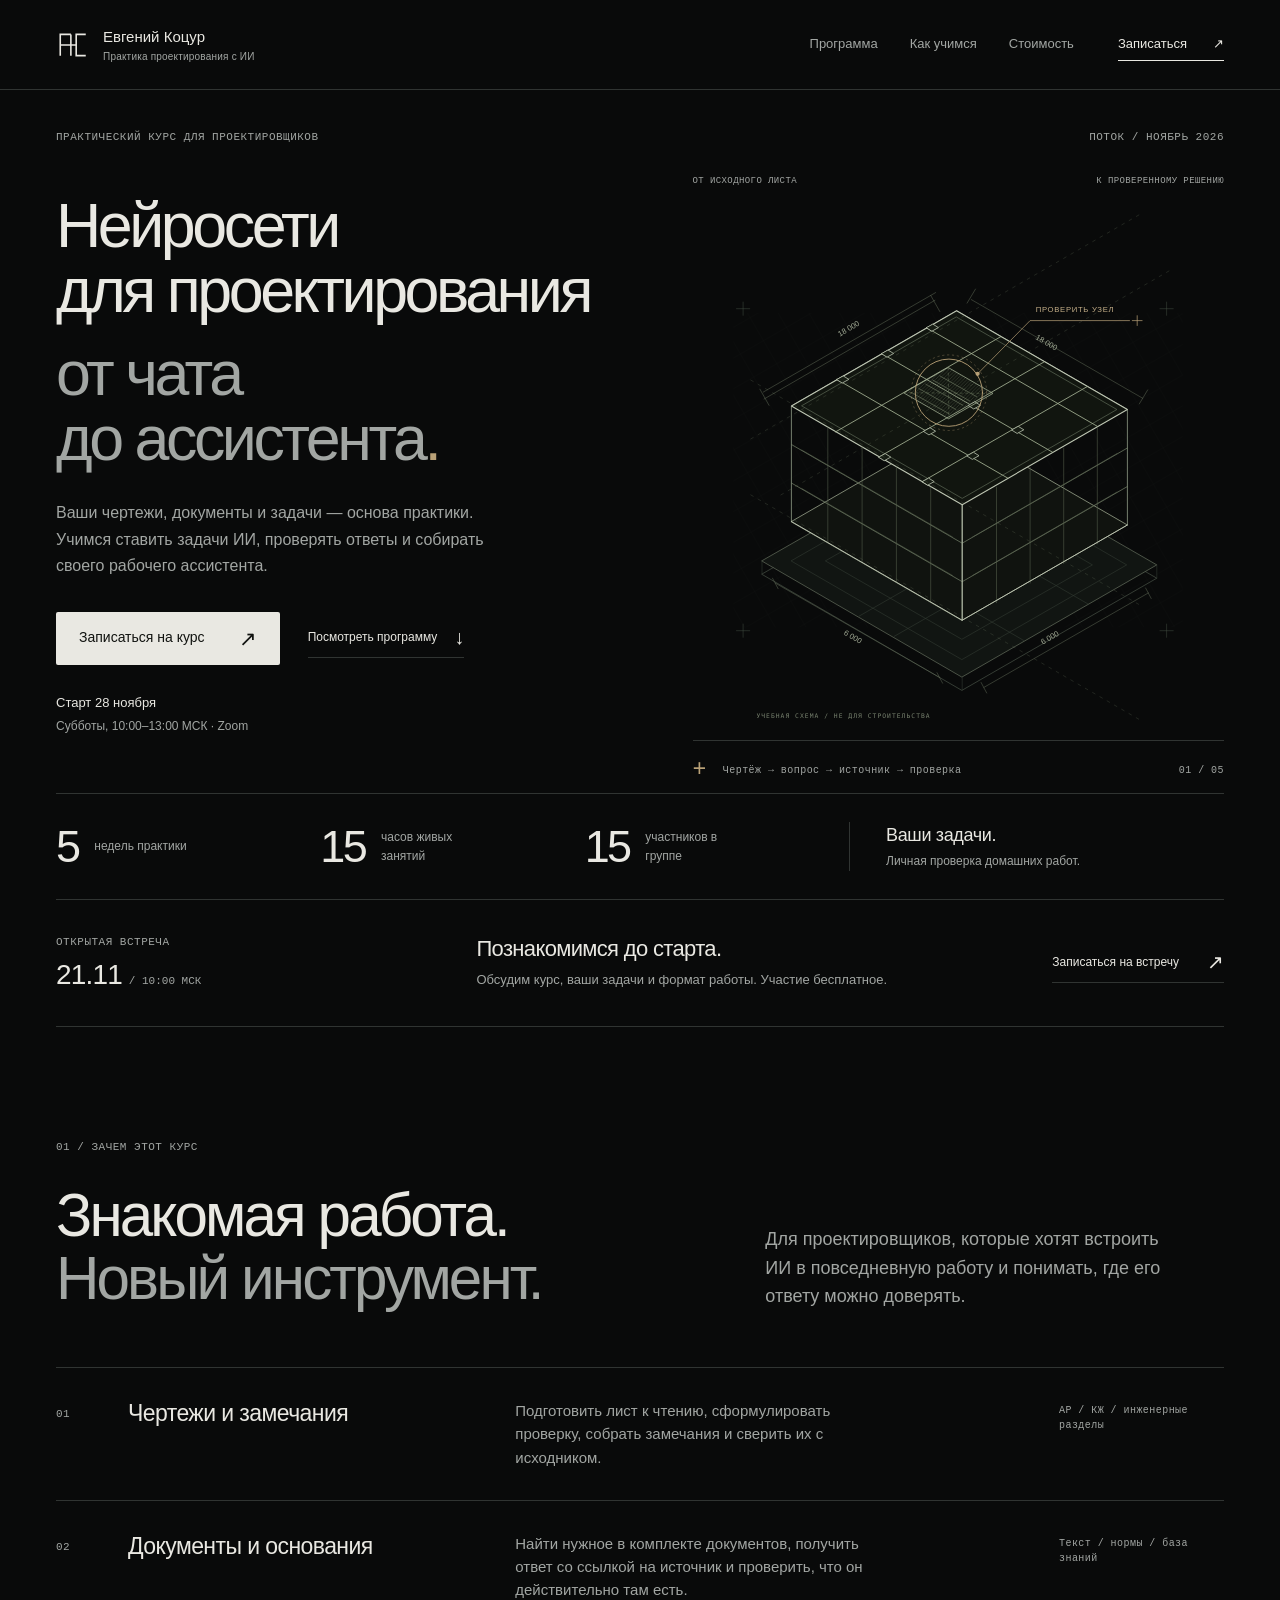
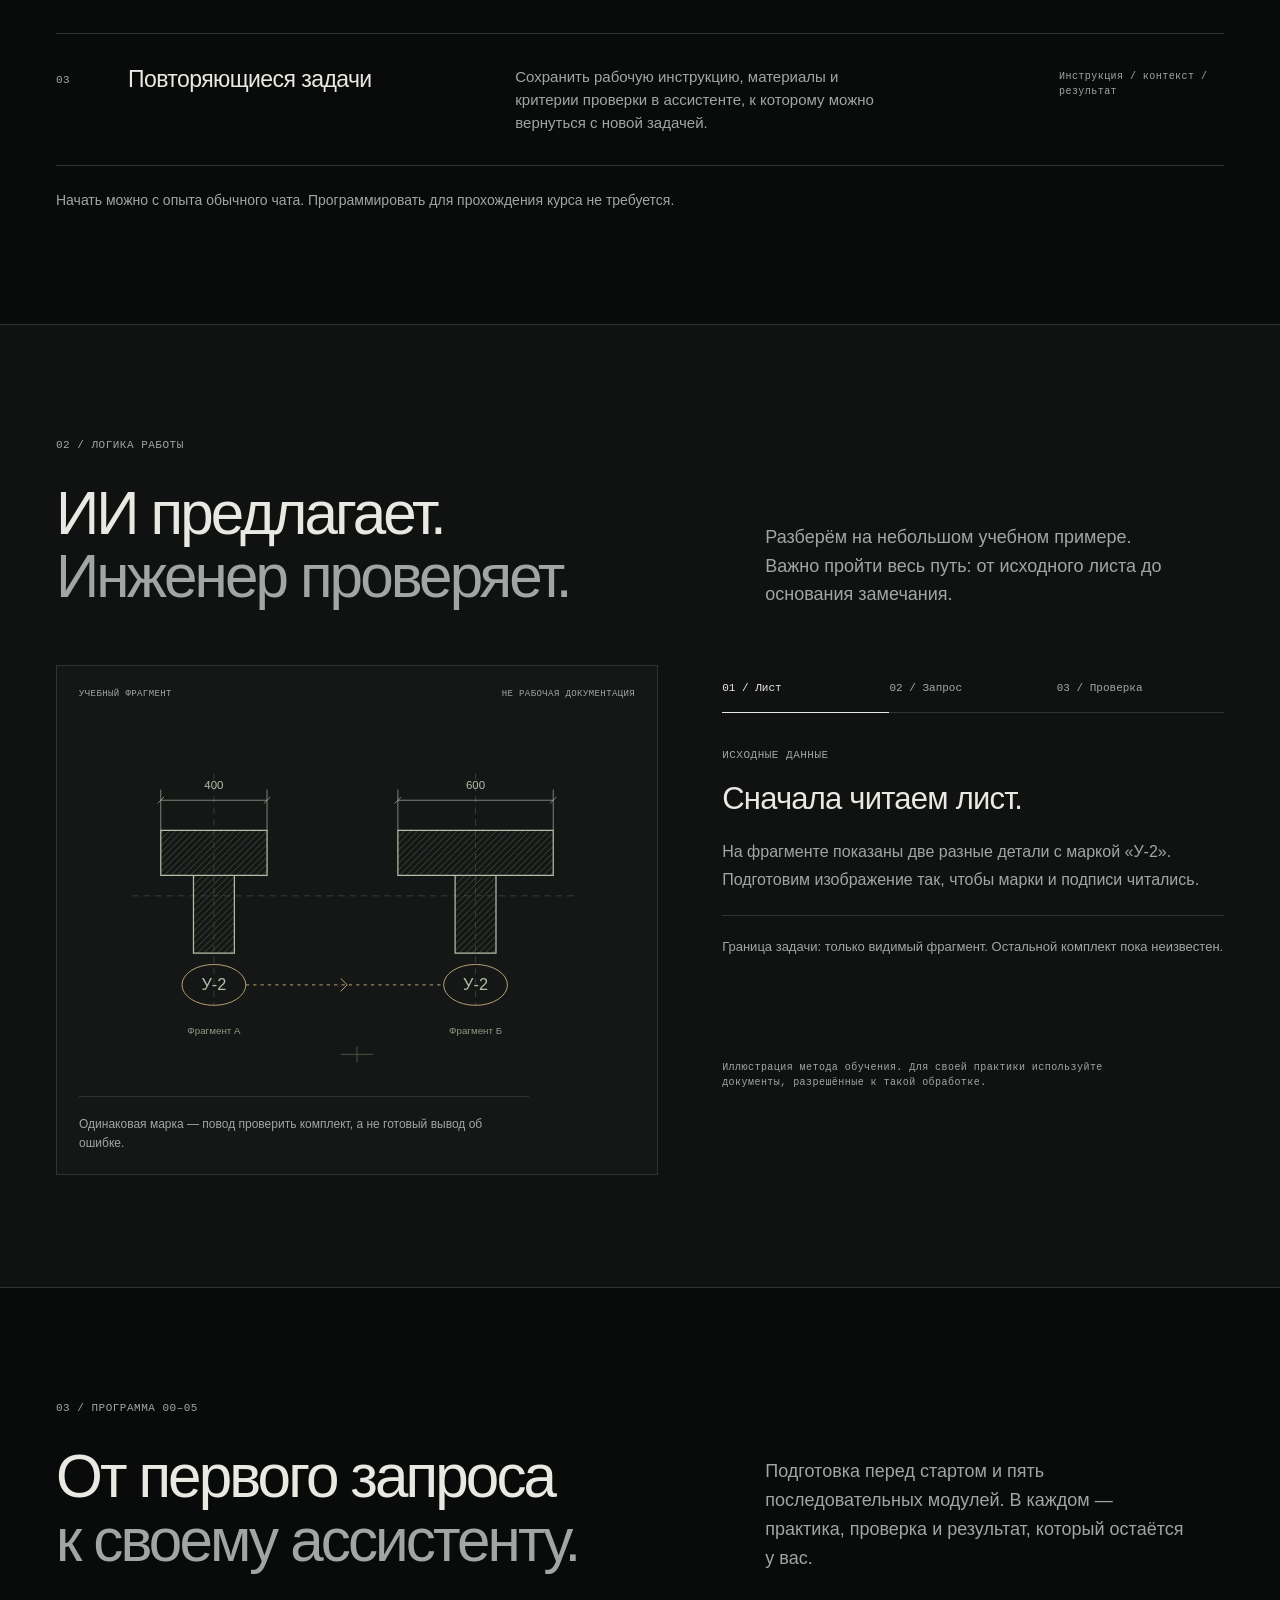
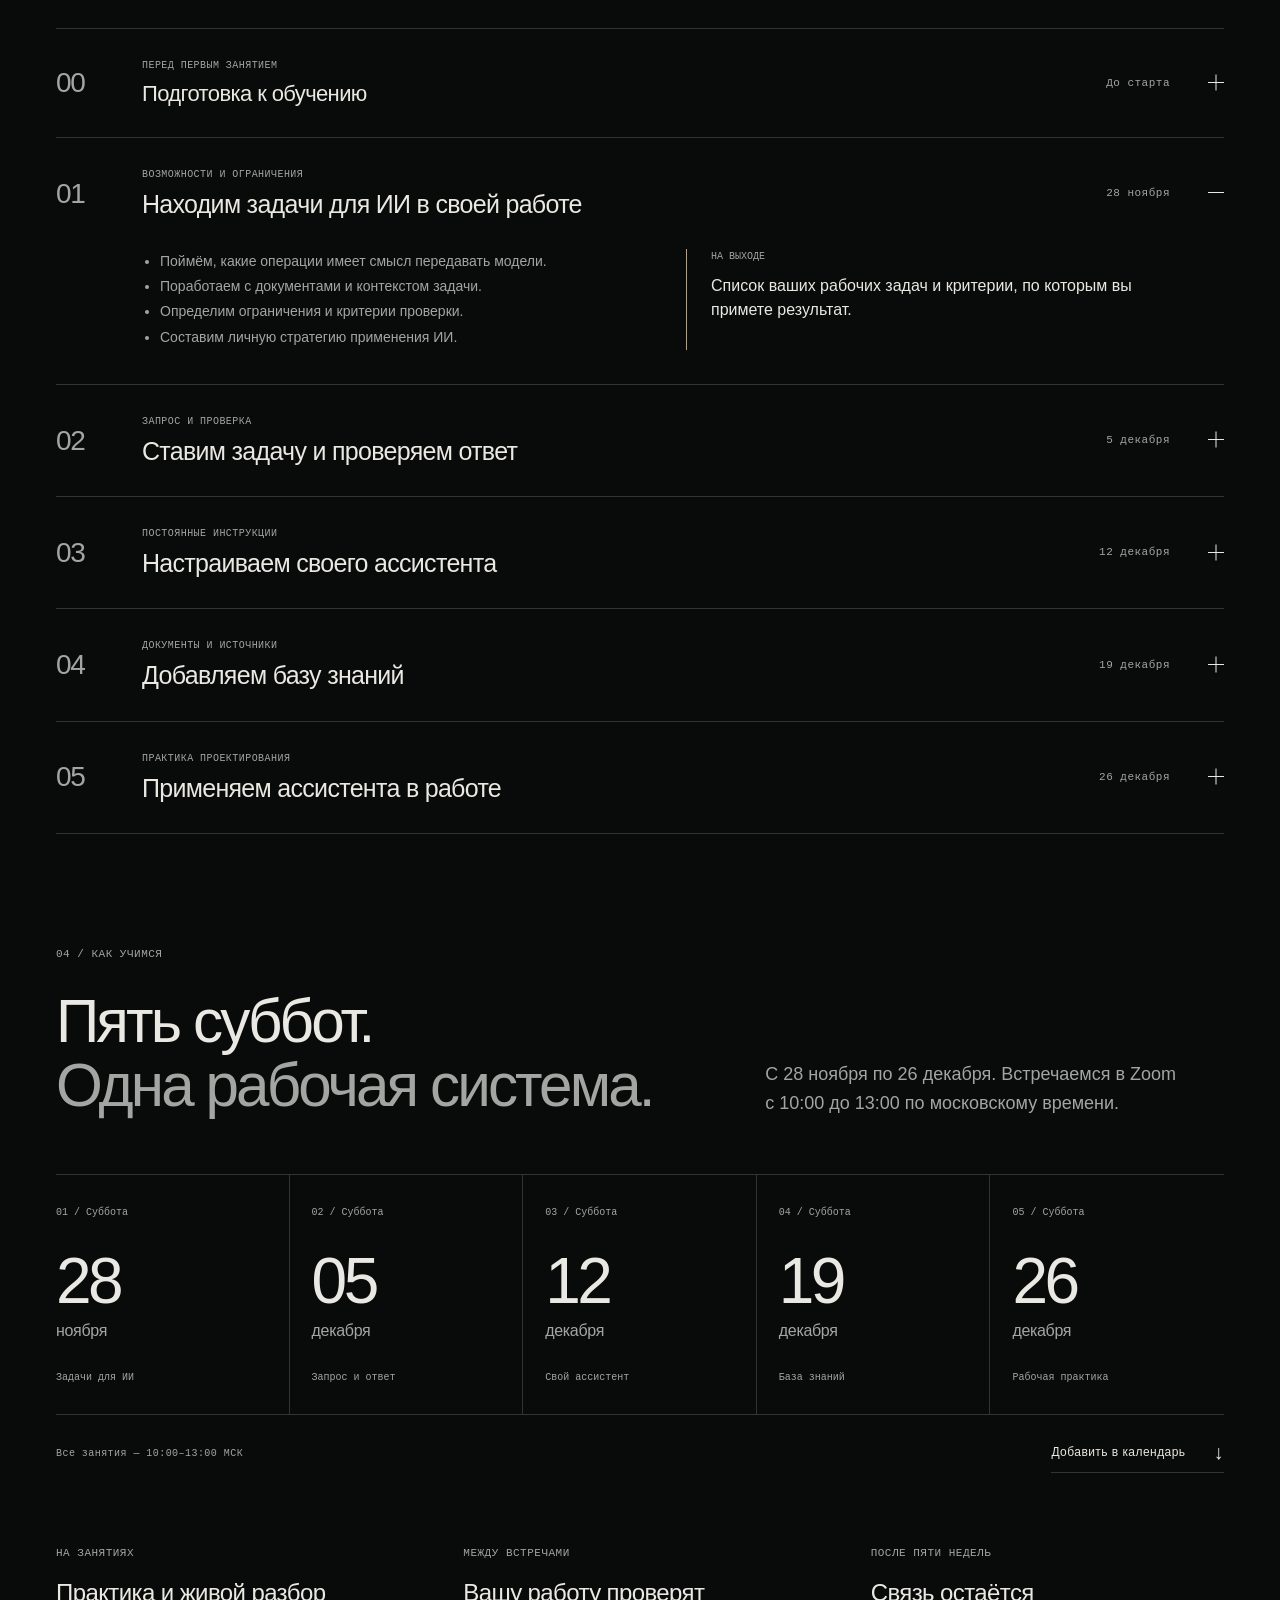
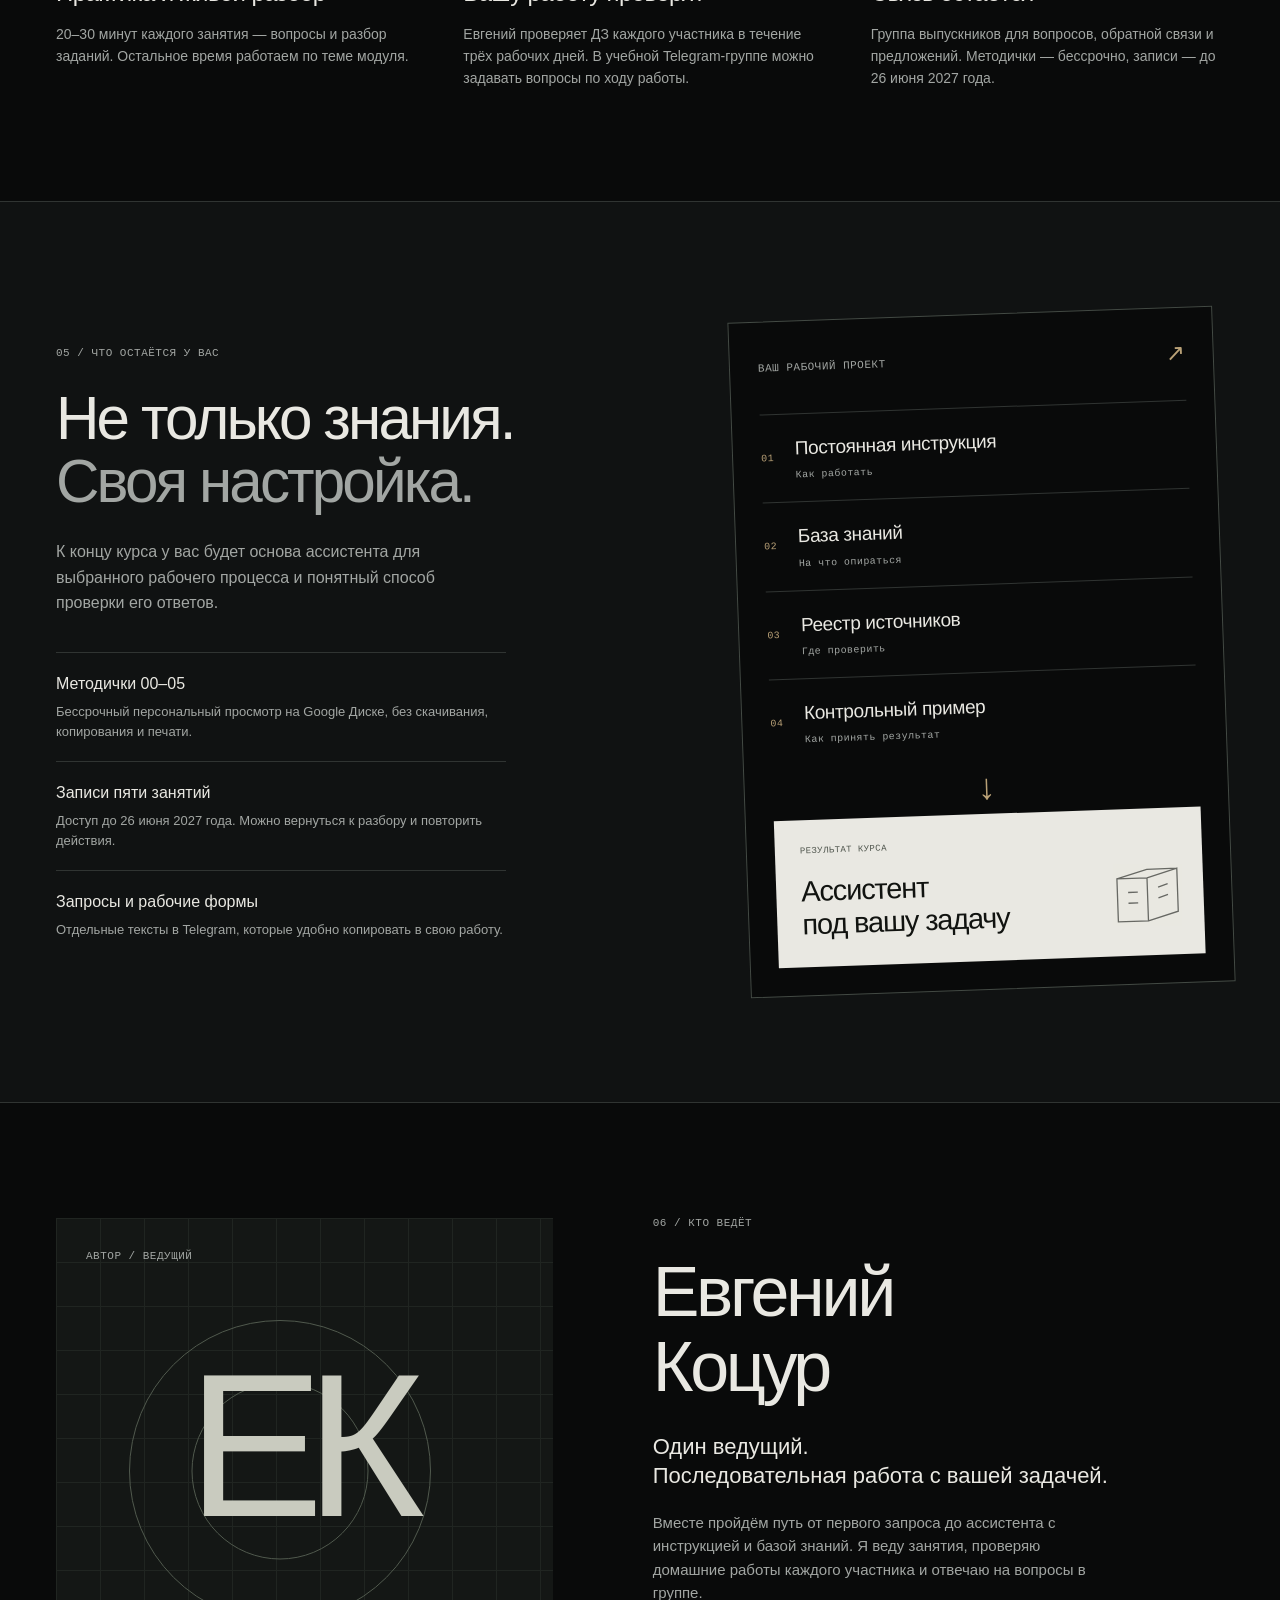
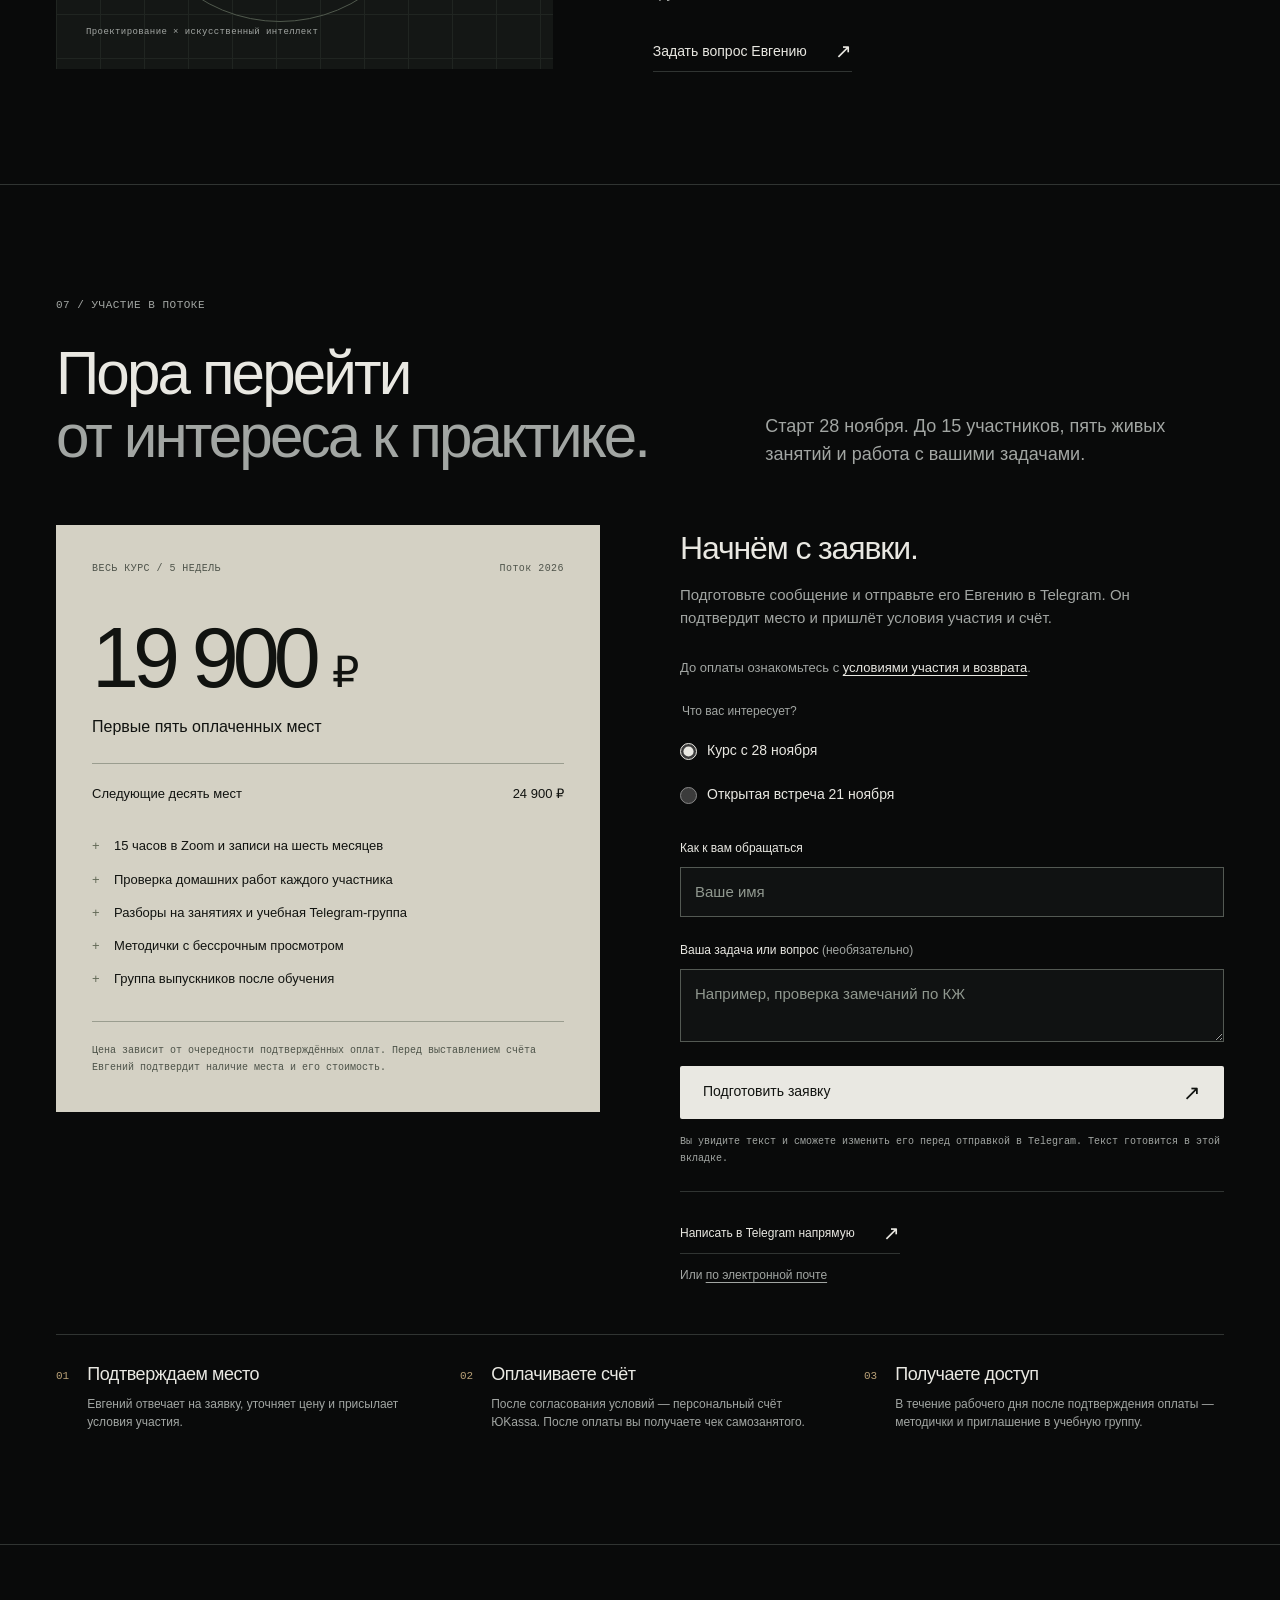
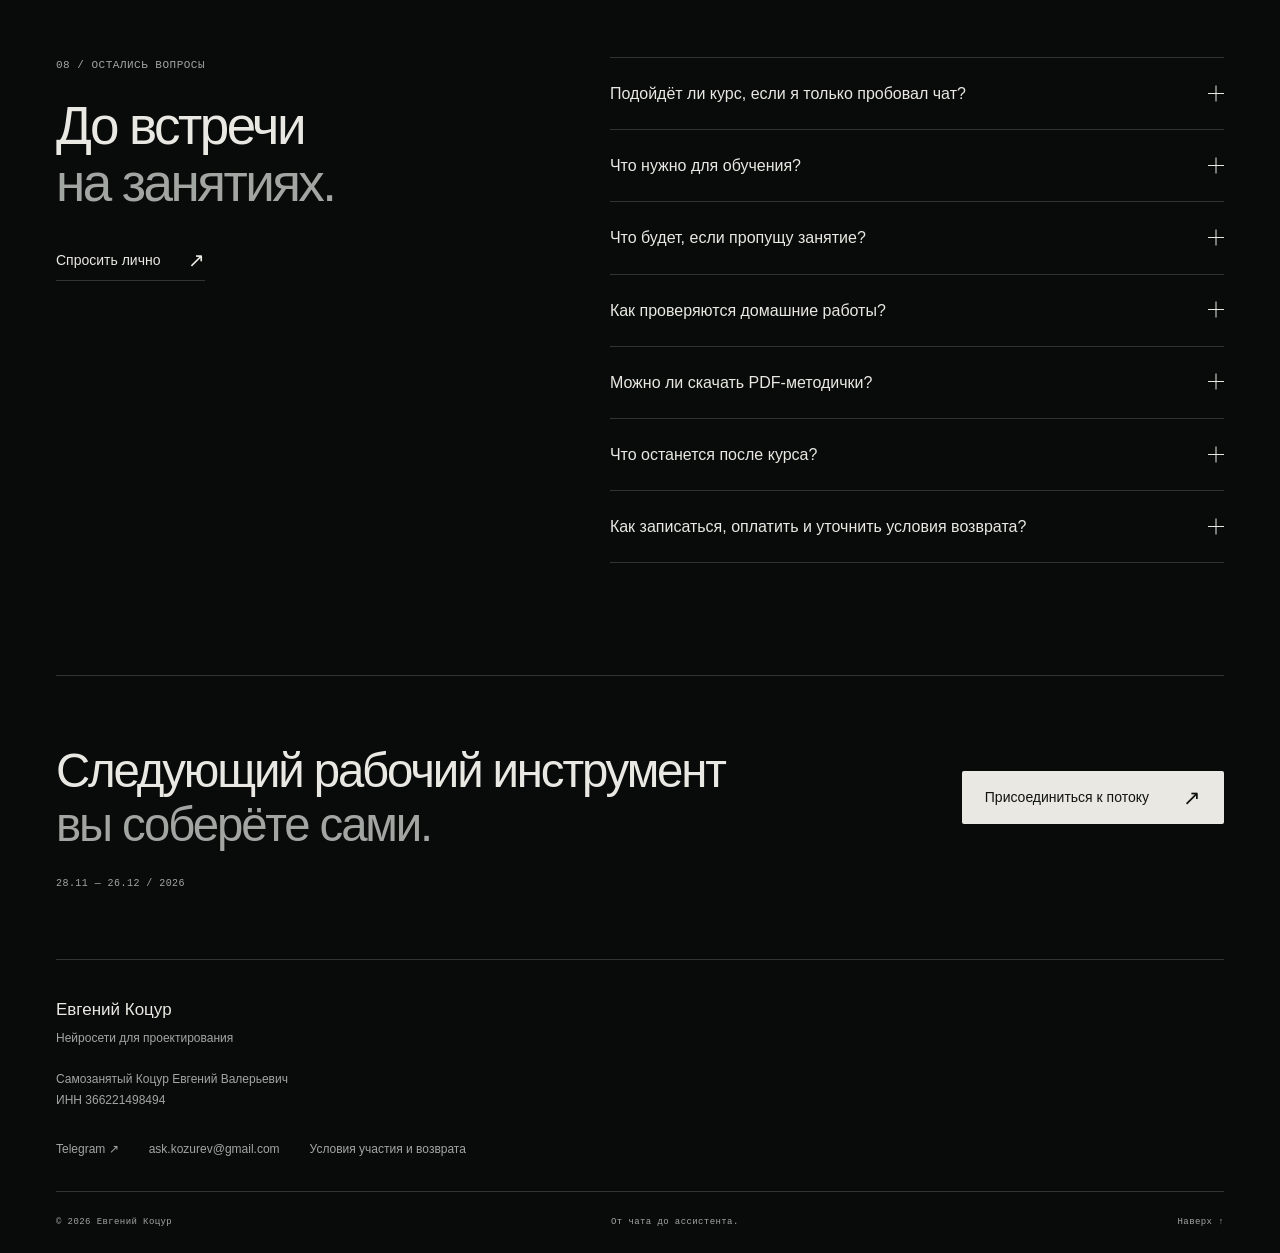
==== commit c8cbf9b6: "feat: добавить утверждённую оферту курса" ====
--- a/index.html
+++ b/index.html
@@ -112,6 +112,7 @@
       <div class="enroll-layout">
         <div class="price-panel"><div class="price-top"><span class="eyebrow">Весь курс / 5 недель</span><span class="price-label">Поток 2026</span></div><p class="price">19 900 <span>₽</span></p><p class="price-caption">Первые пять оплаченных мест</p><div class="next-price"><span>Следующие десять мест</span><span>24 900 ₽</span></div><ul class="included-list"><li>15 часов в Zoom и записи на шесть месяцев</li><li>Проверка домашних работ каждого участника</li><li>Разборы на занятиях и учебная Telegram-группа</li><li>Методички с бессрочным просмотром</li><li>Группа выпускников после обучения</li></ul><p class="price-note">Цена зависит от очередности подтверждённых оплат. Перед выставлением счёта Евгений подтвердит наличие места и его стоимость.</p></div>
         <div class="enroll-form-panel"><h3>Начнём с заявки.</h3><p class="form-intro">Подготовьте сообщение и отправьте его Евгению в Telegram. Он подтвердит место и пришлёт условия участия и счёт.</p>
+          <p class="enrollment-terms">До оплаты ознакомьтесь с <a href="offer.html">условиями участия и возврата</a>.</p>
           <form id="enrollment-form" hidden>
             <fieldset class="interest-options"><legend>Что вас интересует?</legend><label><input type="radio" name="interest" value="course" checked><span>Курс с 28 ноября</span></label><label><input type="radio" name="interest" value="meeting"><span>Открытая встреча 21 ноября</span></label></fieldset>
             <div class="field"><label for="participant-name">Как к вам обращаться</label><input id="participant-name" name="name" type="text" autocomplete="given-name" maxlength="80" required placeholder="Ваше имя"></div>
@@ -132,7 +133,7 @@
       <details><summary>Как проверяются домашние работы?<span class="expand-mark" aria-hidden="true"></span></summary><p>Евгений проверяет работу каждого участника в течение трёх рабочих дней. На каждом занятии 20–30 минут отводится вопросам и групповому разбору заданий.</p></details>
       <details><summary>Можно ли скачать PDF-методички?<span class="expand-mark" aria-hidden="true"></span></summary><p>Методички доступны для бессрочного просмотра на Google Диске по вашему Google-аккаунту. Скачивание, копирование и печать отключены. Готовые запросы и рабочие формы выдаются отдельно в Telegram для удобного копирования.</p></details>
       <details><summary>Что останется после курса?<span class="expand-mark" aria-hidden="true"></span></summary><p>Ваш проект ассистента, инструкция, подготовленные источники и проверенные результаты. Методички остаются доступны бессрочно, записи — на шесть месяцев после окончания курса. Для вопросов и обратной связи будет группа выпускников в Telegram.</p></details>
-      <details id="terms"><summary>Как записаться, оплатить и уточнить условия возврата?<span class="expand-mark" aria-hidden="true"></span></summary><p>Отправьте заявку Евгению. До оплаты он подтвердит место, цену и предоставит условия участия, оплаты и возврата. Заявка сама по себе не закрепляет место. После подтверждения оплаты вы получаете чек и в течение рабочего дня — персональный доступ к методичкам и учебной группе. Для уточнения или возврата напишите <a href="mailto:ask.kozurev@gmail.com">ask.kozurev@gmail.com</a> или в <a href="https://t.me/EvgeniyKotzur" target="_blank" rel="noopener noreferrer">Telegram</a>.</p></details>
+      <details id="terms"><summary>Как записаться, оплатить и уточнить условия возврата?<span class="expand-mark" aria-hidden="true"></span></summary><p>Отправьте заявку Евгению. До оплаты он подтвердит место, цену и предоставит условия участия, оплаты и возврата. Заявка сама по себе не закрепляет место. После подтверждения оплаты вы получаете чек и в течение рабочего дня — персональный доступ к методичкам и учебной группе. Для уточнения или возврата напишите <a href="mailto:ask.kozurev@gmail.com">ask.kozurev@gmail.com</a> или в <a href="https://t.me/EvgeniyKotzur" target="_blank" rel="noopener noreferrer">Telegram</a>.</p><p>Полные <a href="offer.html">условия участия, оплаты и возврата</a> доступны до оформления заявки. Место резервируется на 24 часа после направления персонального счёта.</p></details>
     </div></section>
     <section class="closing container" aria-label="Запись на курс"><p>Следующий рабочий инструмент<br><span class="muted">вы соберёте сами.</span></p><a class="button button-light" href="#enroll">Присоединиться к потоку <span aria-hidden="true">↗</span></a><span class="eyebrow">28.11 — 26.12 / 2026</span></section>
   </main>
@@ -145,7 +146,7 @@
     <div class="footer-links">
       <a href="https://t.me/EvgeniyKotzur" target="_blank" rel="noopener noreferrer">Telegram ↗</a>
       <a href="mailto:ask.kozurev@gmail.com">ask.kozurev@gmail.com</a>
-      <a href="#terms">Условия участия</a>
+      <a href="offer.html">Условия участия и возврата</a>
     </div>
     <div class="footer-bottom"><span>© 2026 Евгений Коцур</span><span>От чата до ассистента.</span><a href="#top">Наверх ↑</a></div>
   </footer>
--- a/css/style.css
+++ b/css/style.css
@@ -2368,6 +2368,127 @@
   }
 }
 
+/* Утверждённые документы: оглавление и спокойная колонка для чтения. */
+.enrollment-terms {
+  margin-block:18px 24px;
+  color:var(--muted);
+  font-size:13px;
+  line-height:1.6
+}
+
+.enrollment-terms a,.legal-content a {
+  color:var(--text);
+  text-decoration:underline;
+  text-underline-offset:3px
+}
+
+.legal-main {
+  padding-block:72px 80px
+}
+
+.legal-heading {
+  padding-bottom:48px;
+  border-bottom:1px solid var(--line)
+}
+
+.legal-heading>.eyebrow {
+  margin-top:48px
+}
+
+.legal-heading h1 {
+  max-width:12ch;
+  margin-top:24px;
+  font-size:clamp(46px,7vw,88px);
+  line-height:1.05;
+  letter-spacing:-.045em
+}
+
+.legal-intro {
+  max-width:640px;
+  margin-top:24px;
+  font-size:clamp(19px,2.4vw,26px);
+  line-height:1.4
+}
+
+.legal-version {
+  margin-top:24px;
+  color:var(--muted);
+  font-size:13px
+}
+
+.legal-layout {
+  display:grid;
+  grid-template-columns:230px minmax(0,760px);
+  column-gap:clamp(40px,7vw,112px);
+  padding-top:48px
+}
+
+.legal-nav {
+  position:sticky;
+  top:120px;
+  align-self:start;
+  color:var(--muted);
+  font-size:13px
+}
+
+.legal-nav ol {
+  padding-left:2.5ch;
+  list-style-type:decimal-leading-zero
+}
+
+.legal-nav li+li {
+  margin-top:16px
+}
+
+.legal-nav a:hover {
+  color:var(--text)
+}
+
+.legal-section {
+  margin-bottom:48px;
+  overflow-wrap:anywhere
+}
+
+.legal-section h2 {
+  margin-bottom:24px;
+  font-size:clamp(24px,2.6vw,32px);
+  line-height:1.2;
+  letter-spacing:-.025em
+}
+
+.legal-content p {
+  font-size:17px;
+  line-height:1.75
+}
+
+.legal-content p+p {
+  margin-top:20px
+}
+
+.legal-return {
+  padding-top:24px;
+  border-top:1px solid var(--line)
+}
+
+@media(max-width:800px) {
+  .legal-layout {
+    grid-template-columns:minmax(0,1fr);
+    gap:48px
+  }
+  .legal-nav {
+    position:static
+  }
+  .legal-main {
+    padding-top:40px
+  }
+  .legal-heading>.eyebrow {
+    margin-top:40px
+  }
+  .legal-content p {
+    font-size:16px
+  }
+}
+
 @media(prefers-reduced-motion:reduce) {
   html {
     scroll-behavior:auto
@@ -2427,6 +2548,32 @@
   .footer-bottom {
     color:#444
   }
+  .legal-nav,.legal-return,.legal-heading>.text-link {
+    display:none
+  }
+  .legal-main {
+    padding:0
+  }
+  .legal-layout {
+    display:block;
+    padding-top:24pt
+  }
+  .legal-heading h1 {
+    font-size:32pt
+  }
+  .legal-section h2 {
+    break-after:avoid;
+    font-size:18pt
+  }
+  .legal-content p {
+    font-size:11pt
+  }
+  .legal-content a {
+    color:inherit
+  }
+  .legal-version {
+    color:#444
+  }
 }
 
 /* Результат формы виден под закреплённой шапкой. */
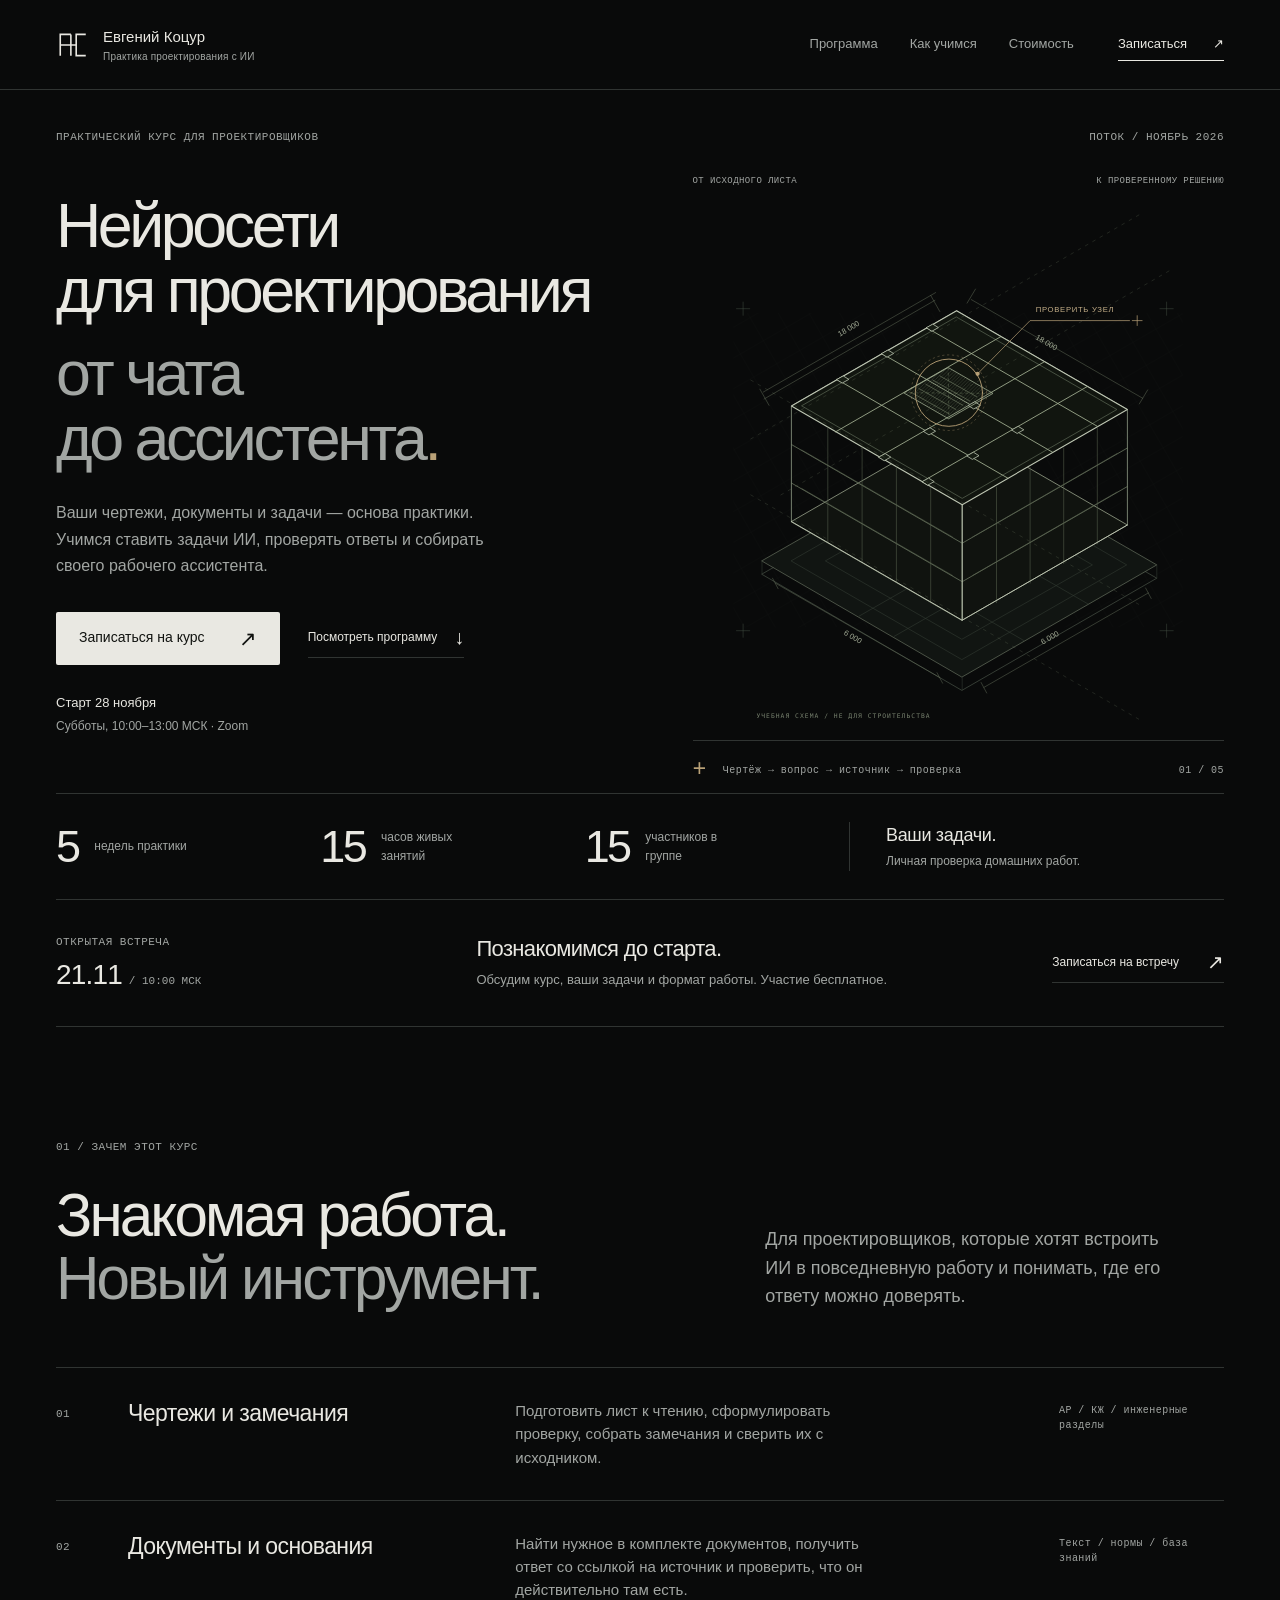
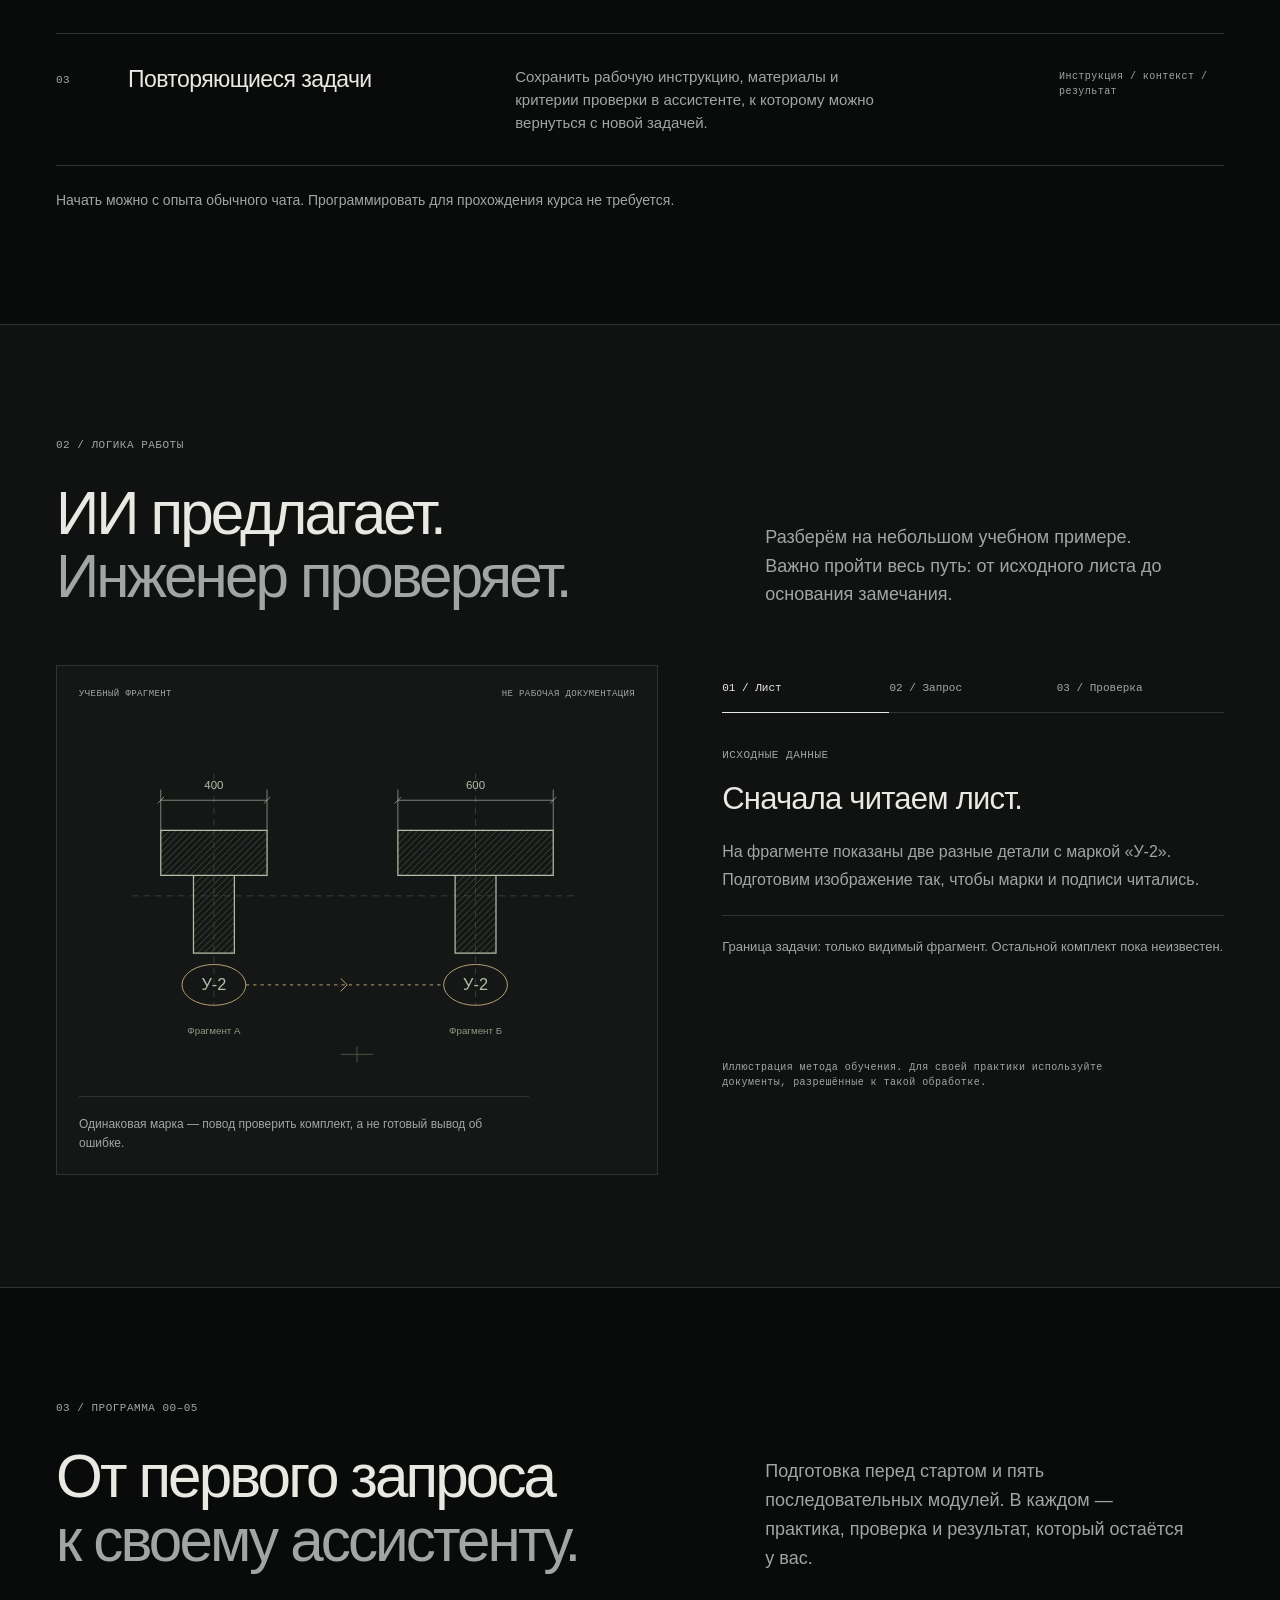
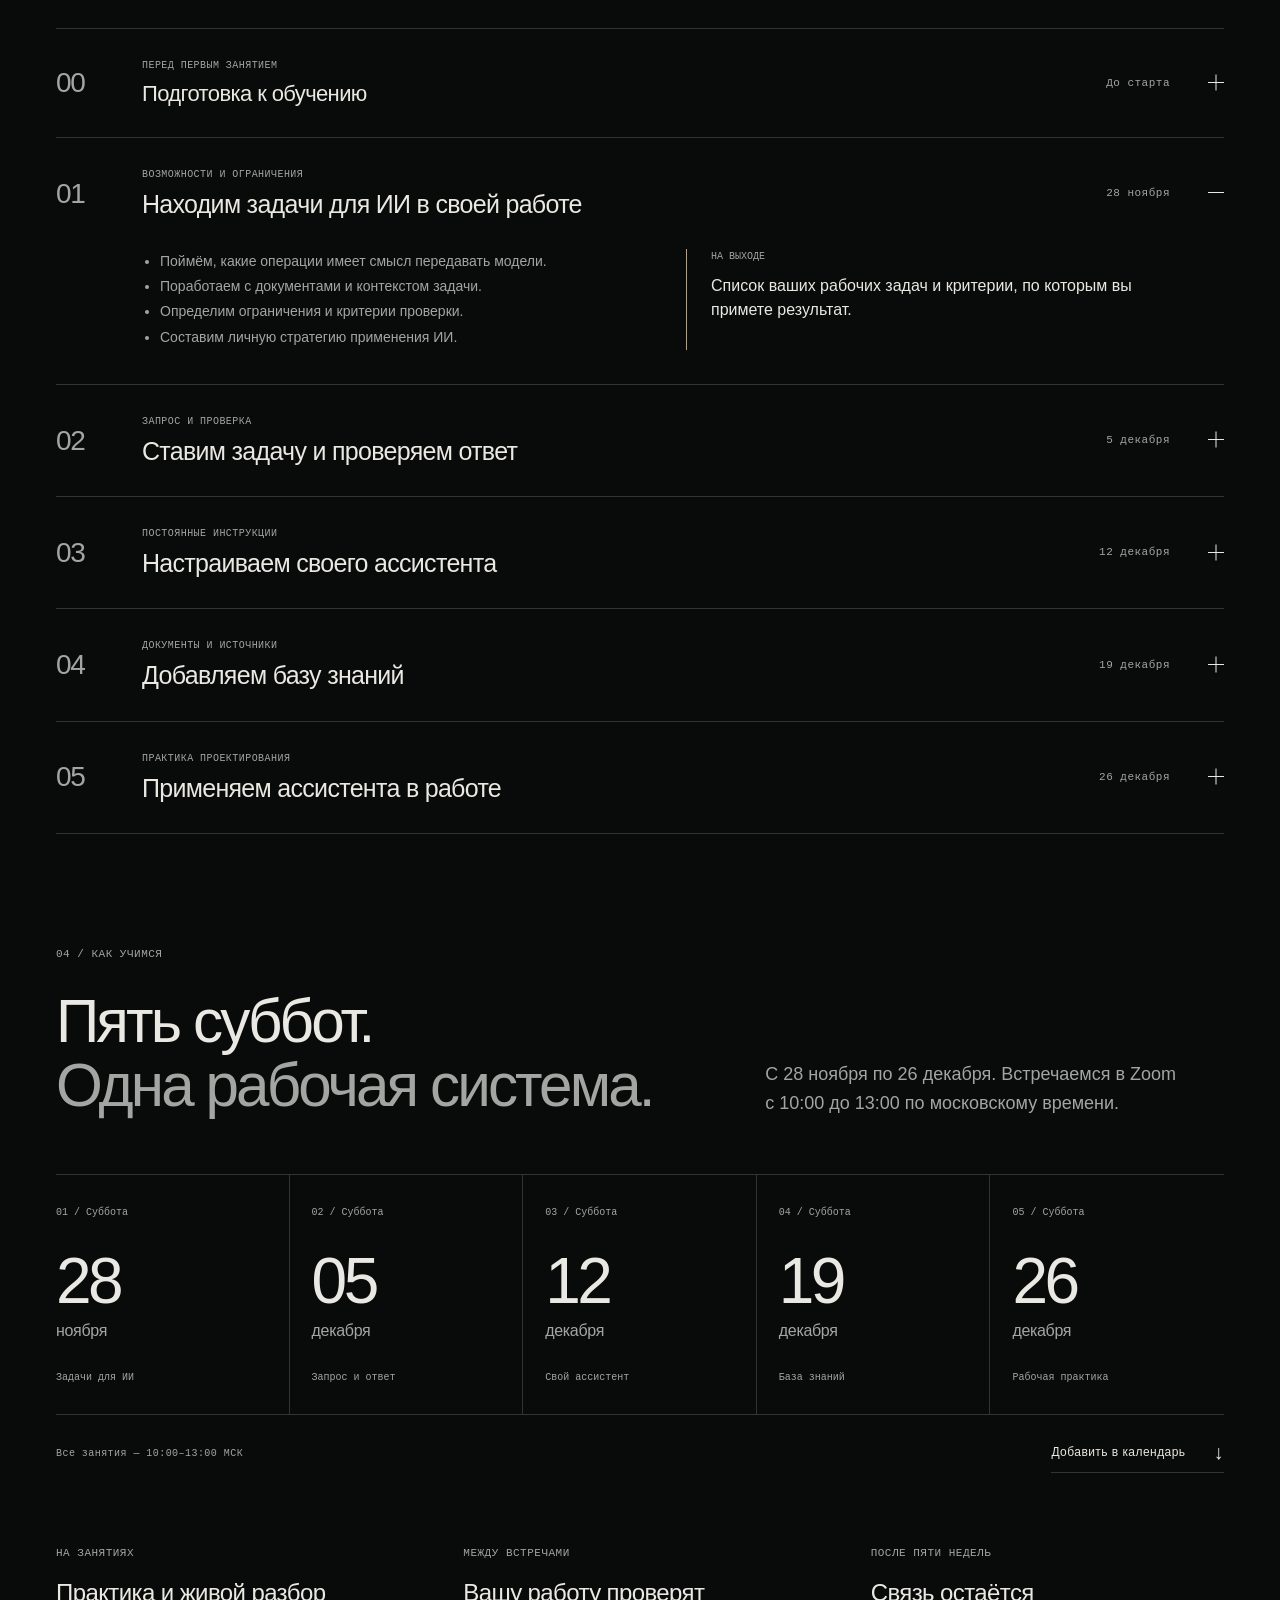
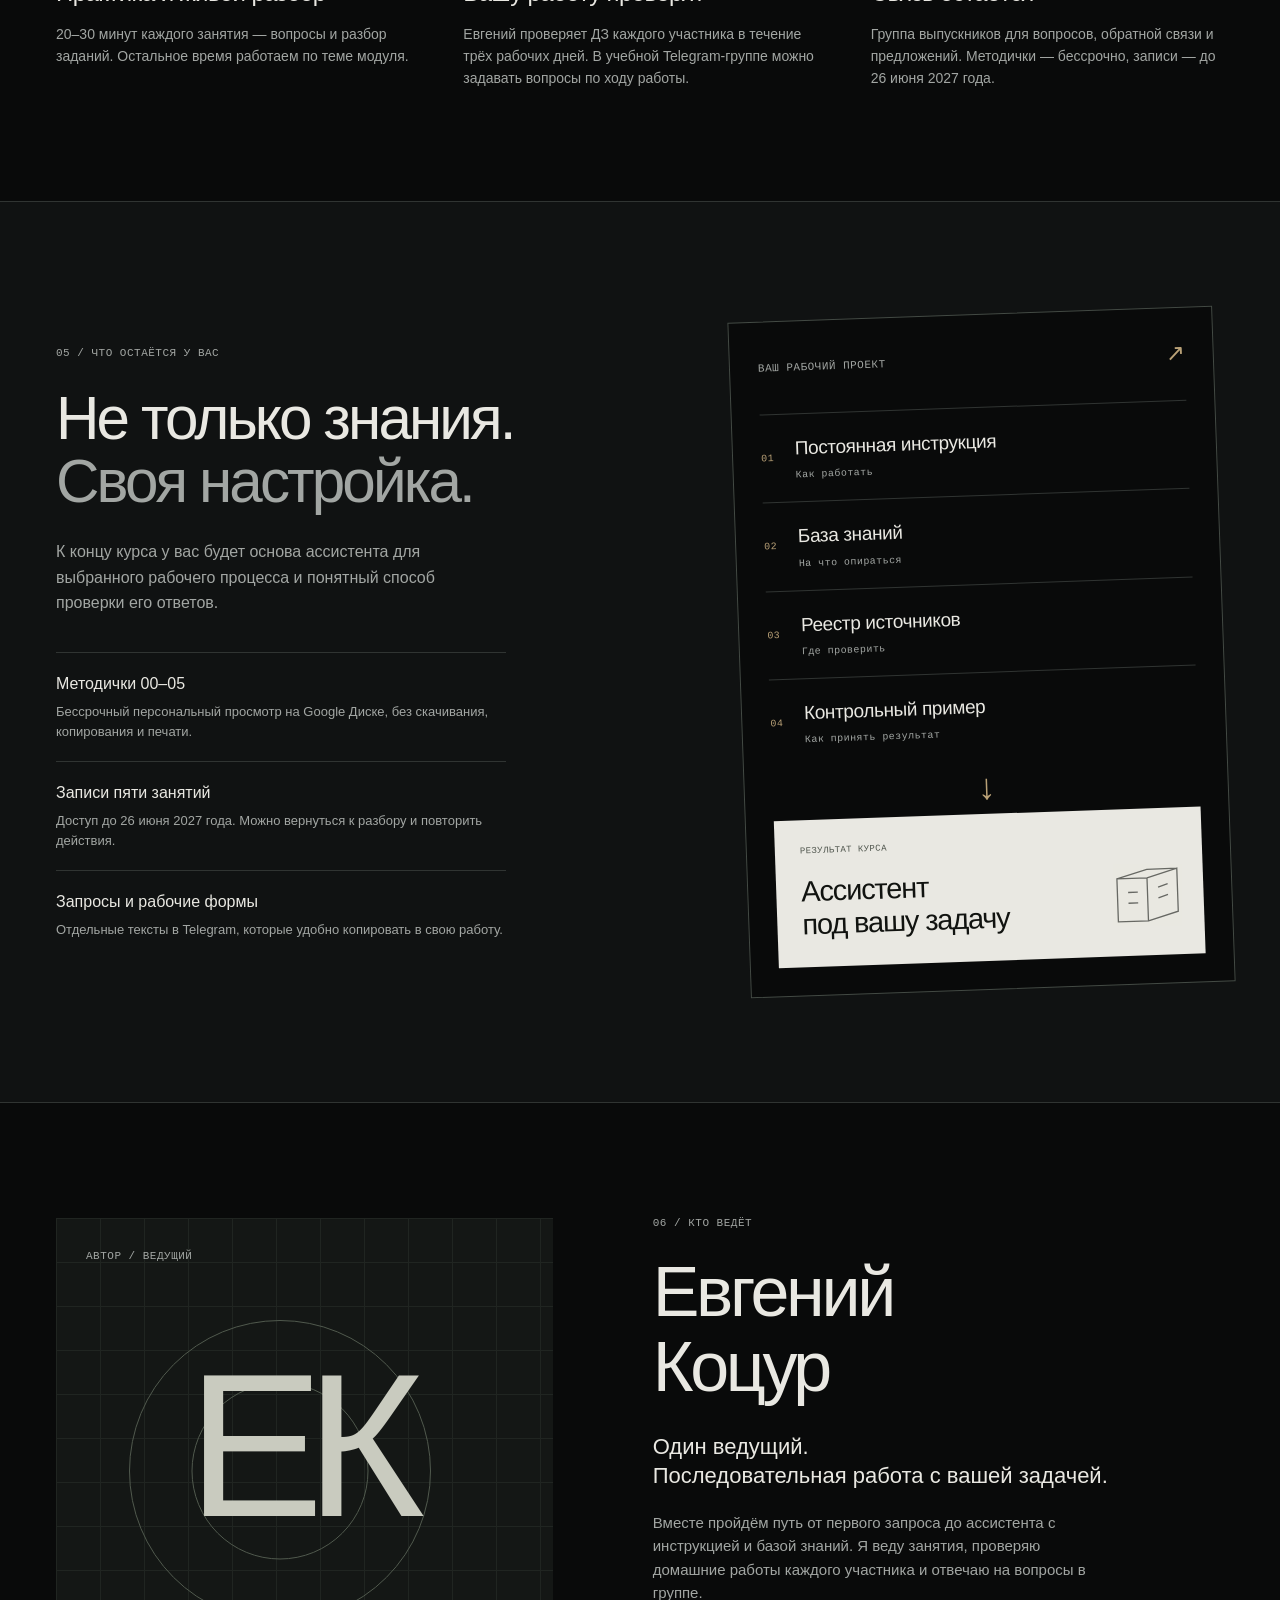
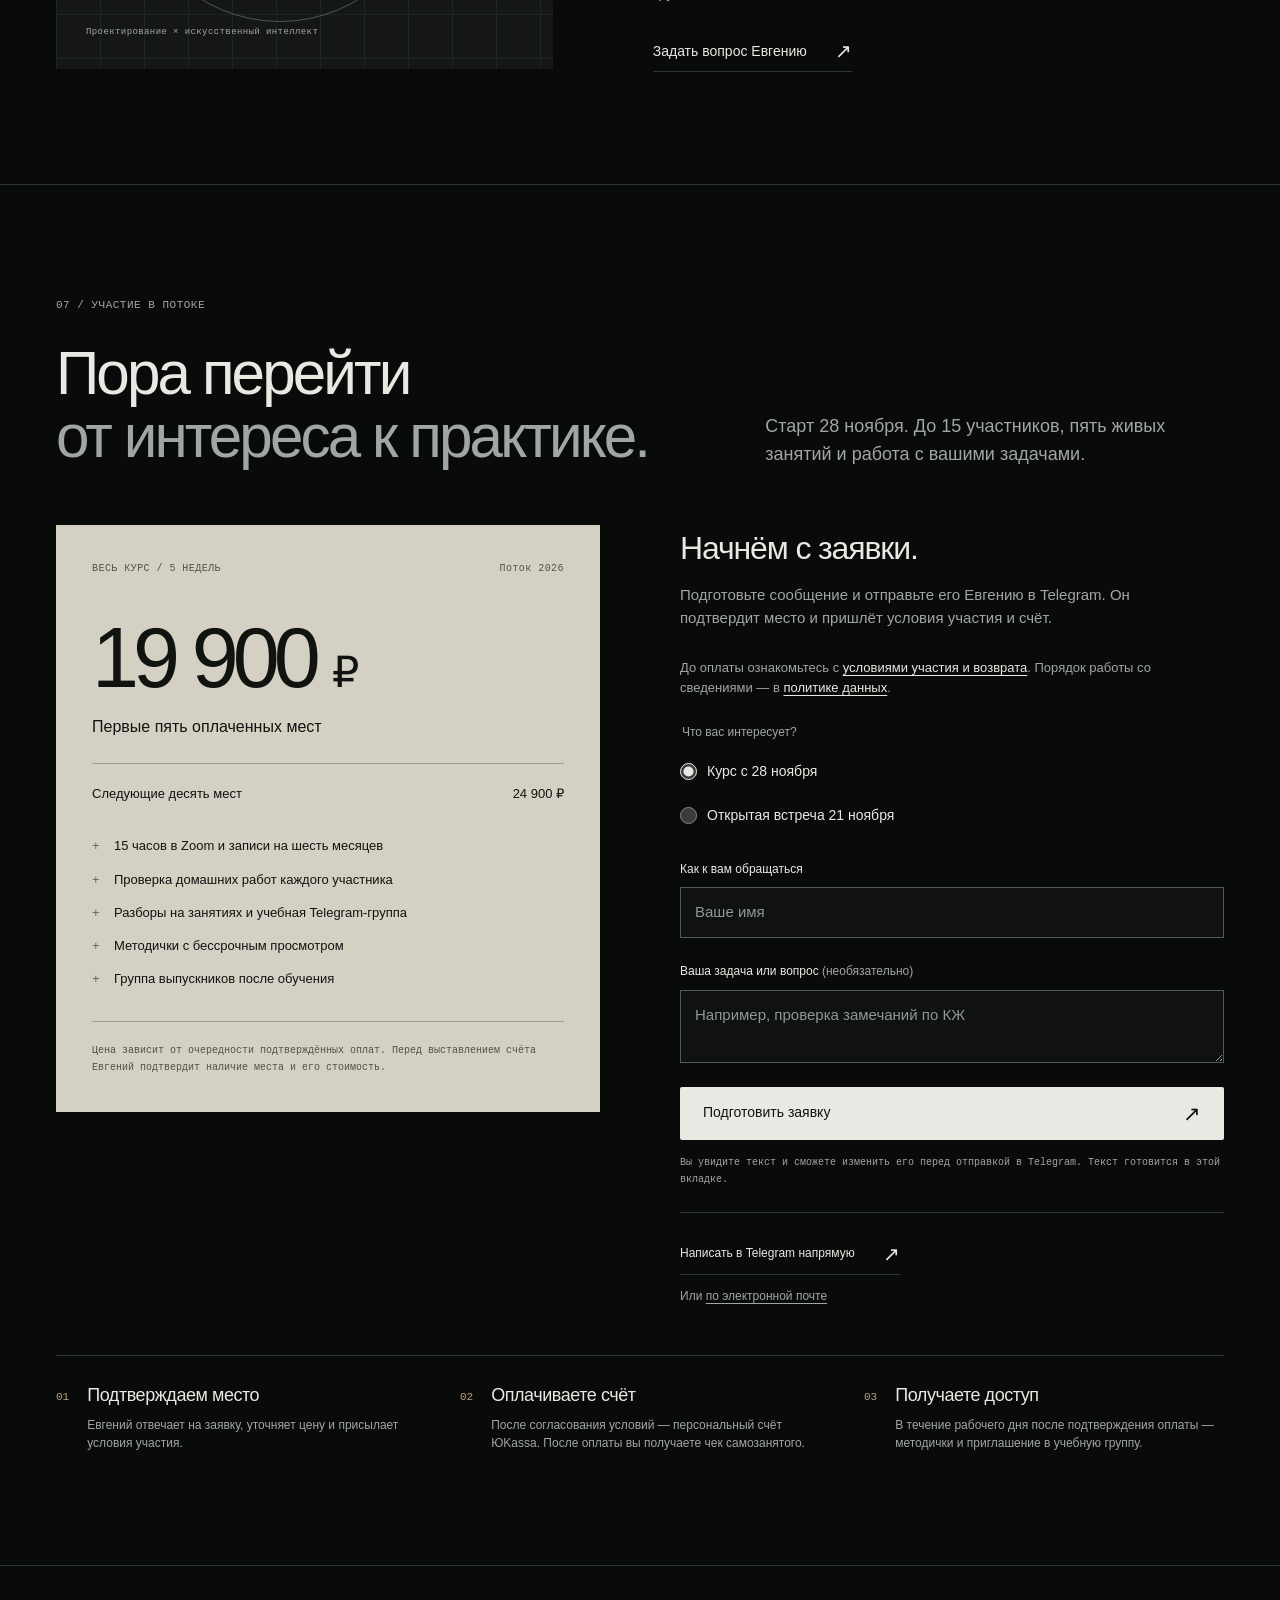
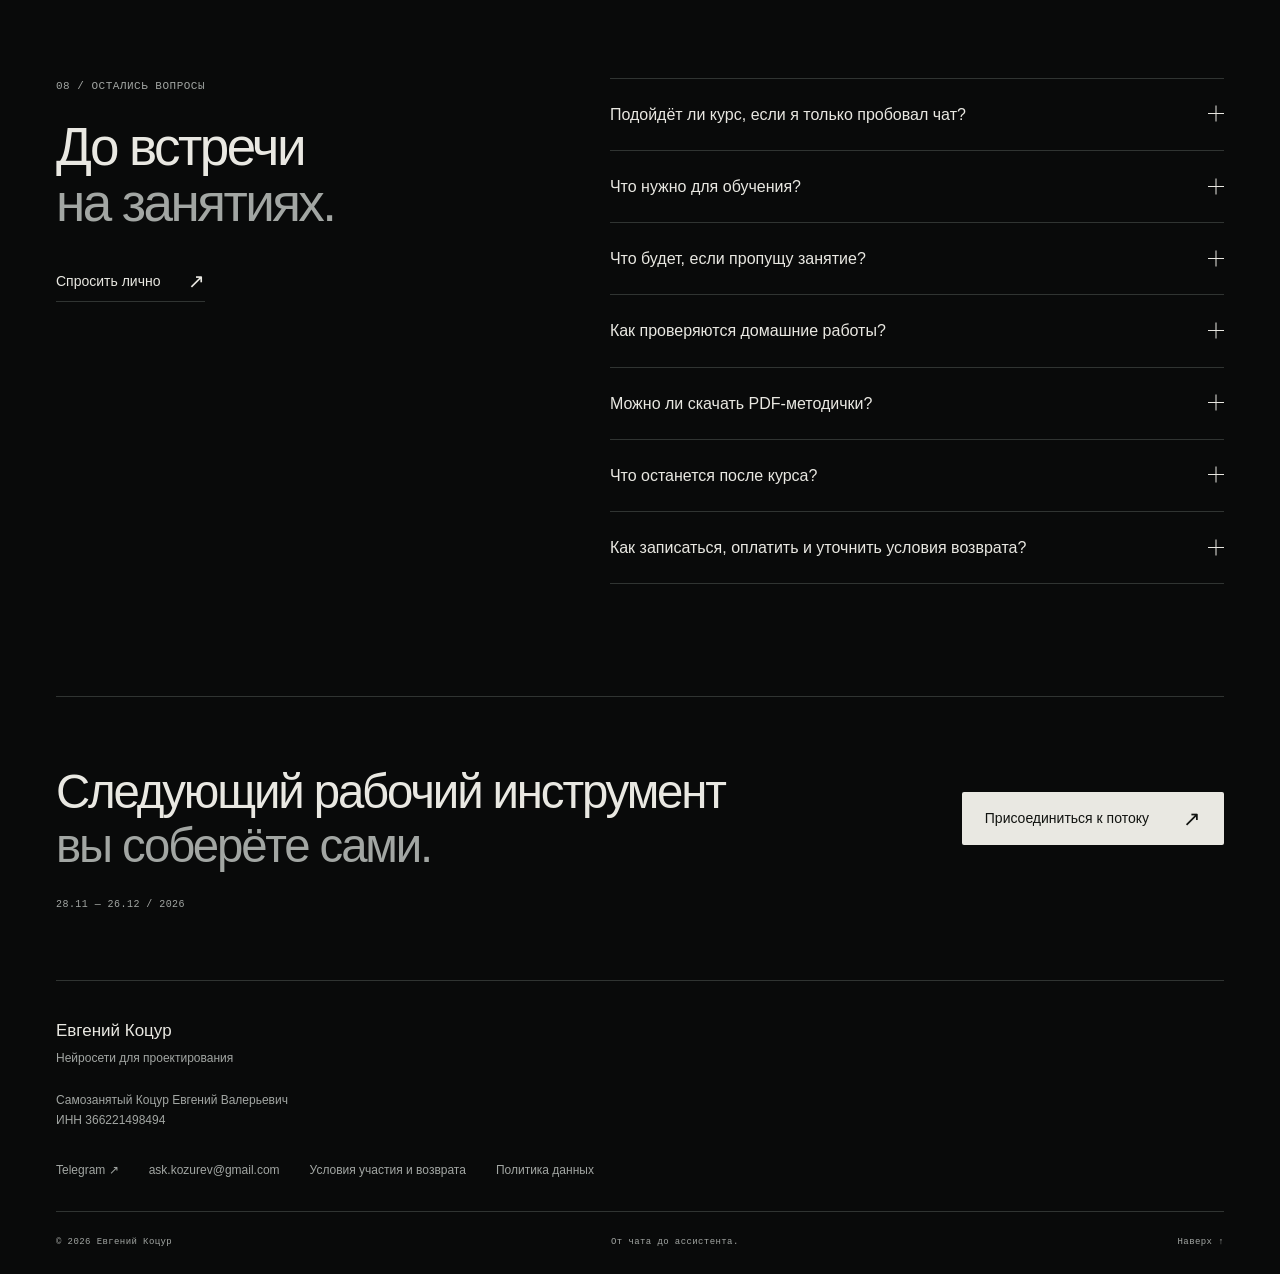
==== commit 4277c730: "feat: добавить утверждённую политику данных курса" ====
--- a/index.html
+++ b/index.html
@@ -112,7 +112,7 @@
       <div class="enroll-layout">
         <div class="price-panel"><div class="price-top"><span class="eyebrow">Весь курс / 5 недель</span><span class="price-label">Поток 2026</span></div><p class="price">19 900 <span>₽</span></p><p class="price-caption">Первые пять оплаченных мест</p><div class="next-price"><span>Следующие десять мест</span><span>24 900 ₽</span></div><ul class="included-list"><li>15 часов в Zoom и записи на шесть месяцев</li><li>Проверка домашних работ каждого участника</li><li>Разборы на занятиях и учебная Telegram-группа</li><li>Методички с бессрочным просмотром</li><li>Группа выпускников после обучения</li></ul><p class="price-note">Цена зависит от очередности подтверждённых оплат. Перед выставлением счёта Евгений подтвердит наличие места и его стоимость.</p></div>
         <div class="enroll-form-panel"><h3>Начнём с заявки.</h3><p class="form-intro">Подготовьте сообщение и отправьте его Евгению в Telegram. Он подтвердит место и пришлёт условия участия и счёт.</p>
-          <p class="enrollment-terms">До оплаты ознакомьтесь с <a href="offer.html">условиями участия и возврата</a>.</p>
+          <p class="enrollment-terms">До оплаты ознакомьтесь с <a href="offer.html">условиями участия и возврата</a>. Порядок работы со сведениями — в <a href="privacy.html">политике данных</a>.</p>
           <form id="enrollment-form" hidden>
             <fieldset class="interest-options"><legend>Что вас интересует?</legend><label><input type="radio" name="interest" value="course" checked><span>Курс с 28 ноября</span></label><label><input type="radio" name="interest" value="meeting"><span>Открытая встреча 21 ноября</span></label></fieldset>
             <div class="field"><label for="participant-name">Как к вам обращаться</label><input id="participant-name" name="name" type="text" autocomplete="given-name" maxlength="80" required placeholder="Ваше имя"></div>
@@ -147,6 +147,7 @@
       <a href="https://t.me/EvgeniyKotzur" target="_blank" rel="noopener noreferrer">Telegram ↗</a>
       <a href="mailto:ask.kozurev@gmail.com">ask.kozurev@gmail.com</a>
       <a href="offer.html">Условия участия и возврата</a>
+      <a href="privacy.html">Политика данных</a>
     </div>
     <div class="footer-bottom"><span>© 2026 Евгений Коцур</span><span>От чата до ассистента.</span><a href="#top">Наверх ↑</a></div>
   </footer>
--- a/css/style.css
+++ b/css/style.css
@@ -2470,6 +2470,21 @@
   border-top:1px solid var(--line)
 }
 
+.legal-data-item {
+  padding-block:24px;
+  border-top:1px solid var(--line)
+}
+
+.legal-data-item h3 {
+  margin-bottom:16px;
+  font-size:20px;
+  line-height:1.35
+}
+
+.legal-data-item p+p {
+  margin-top:12px
+}
+
 @media(max-width:800px) {
   .legal-layout {
     grid-template-columns:minmax(0,1fr);
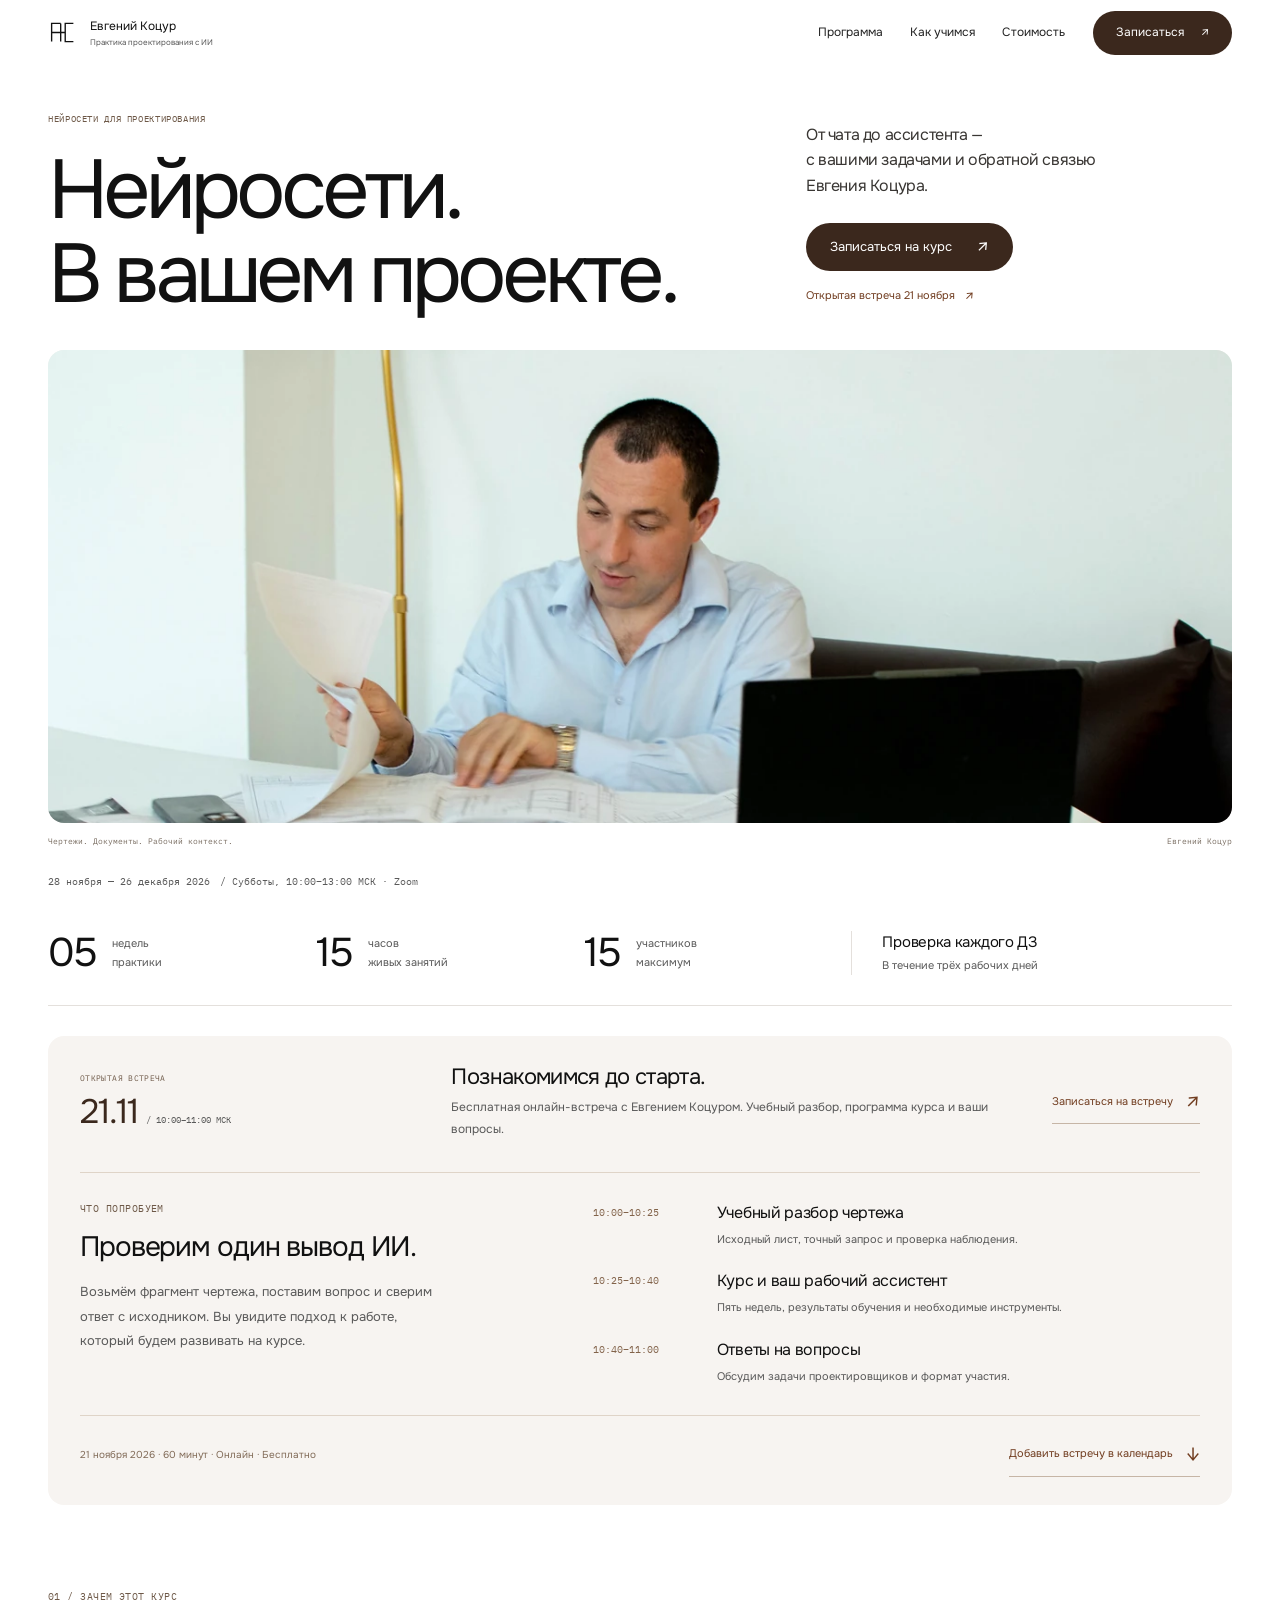
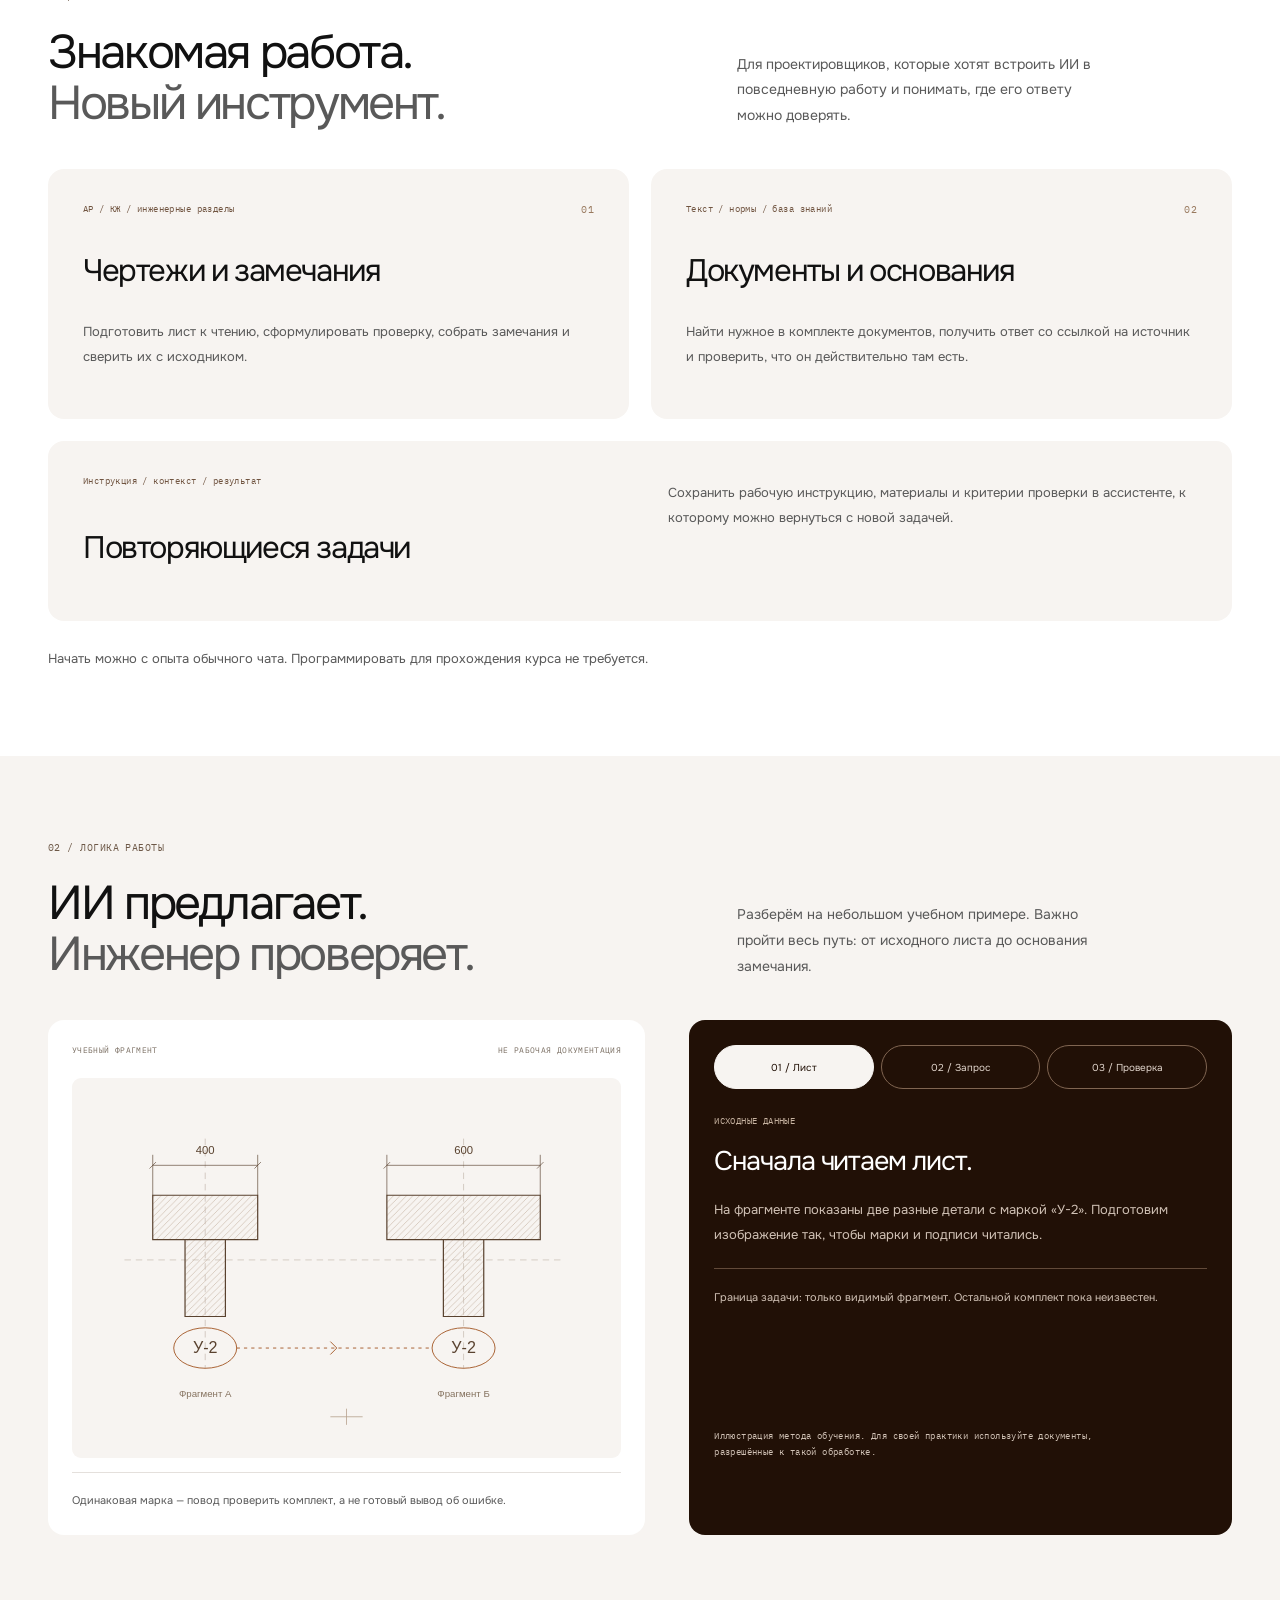
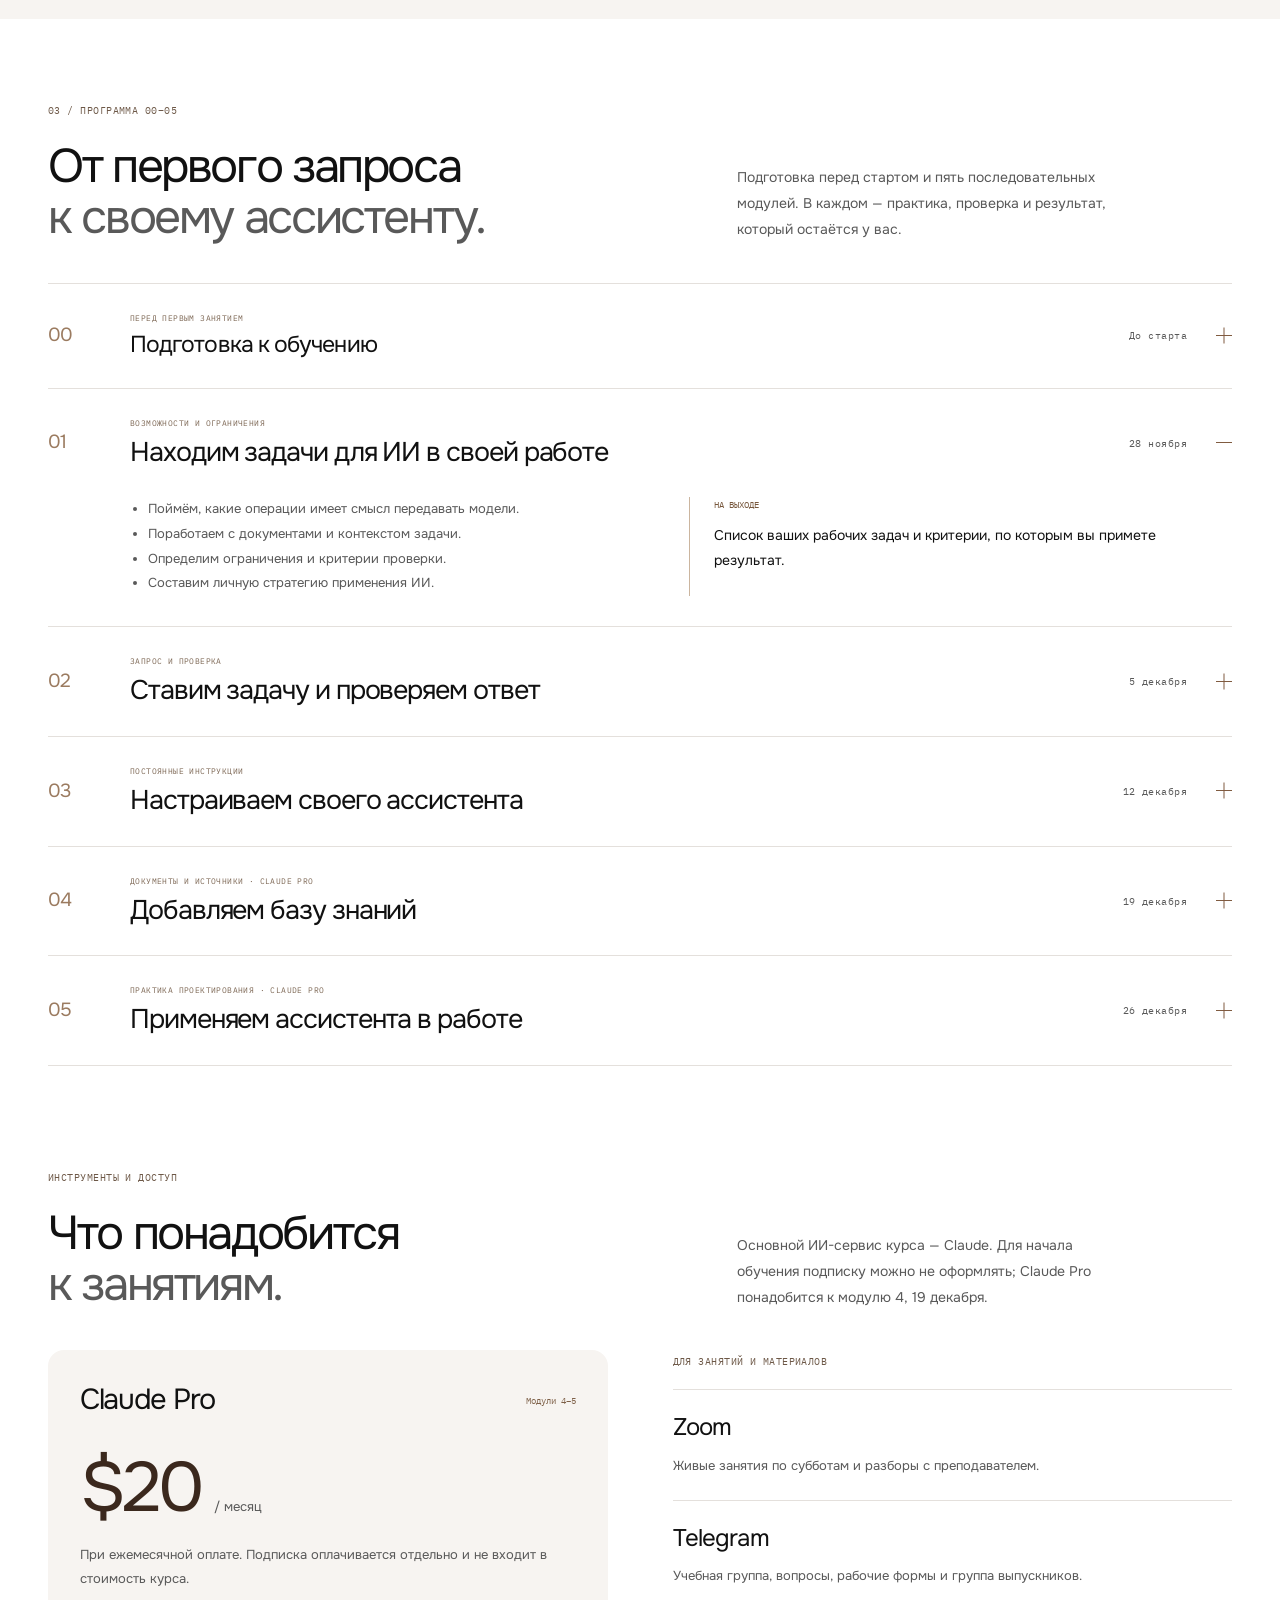
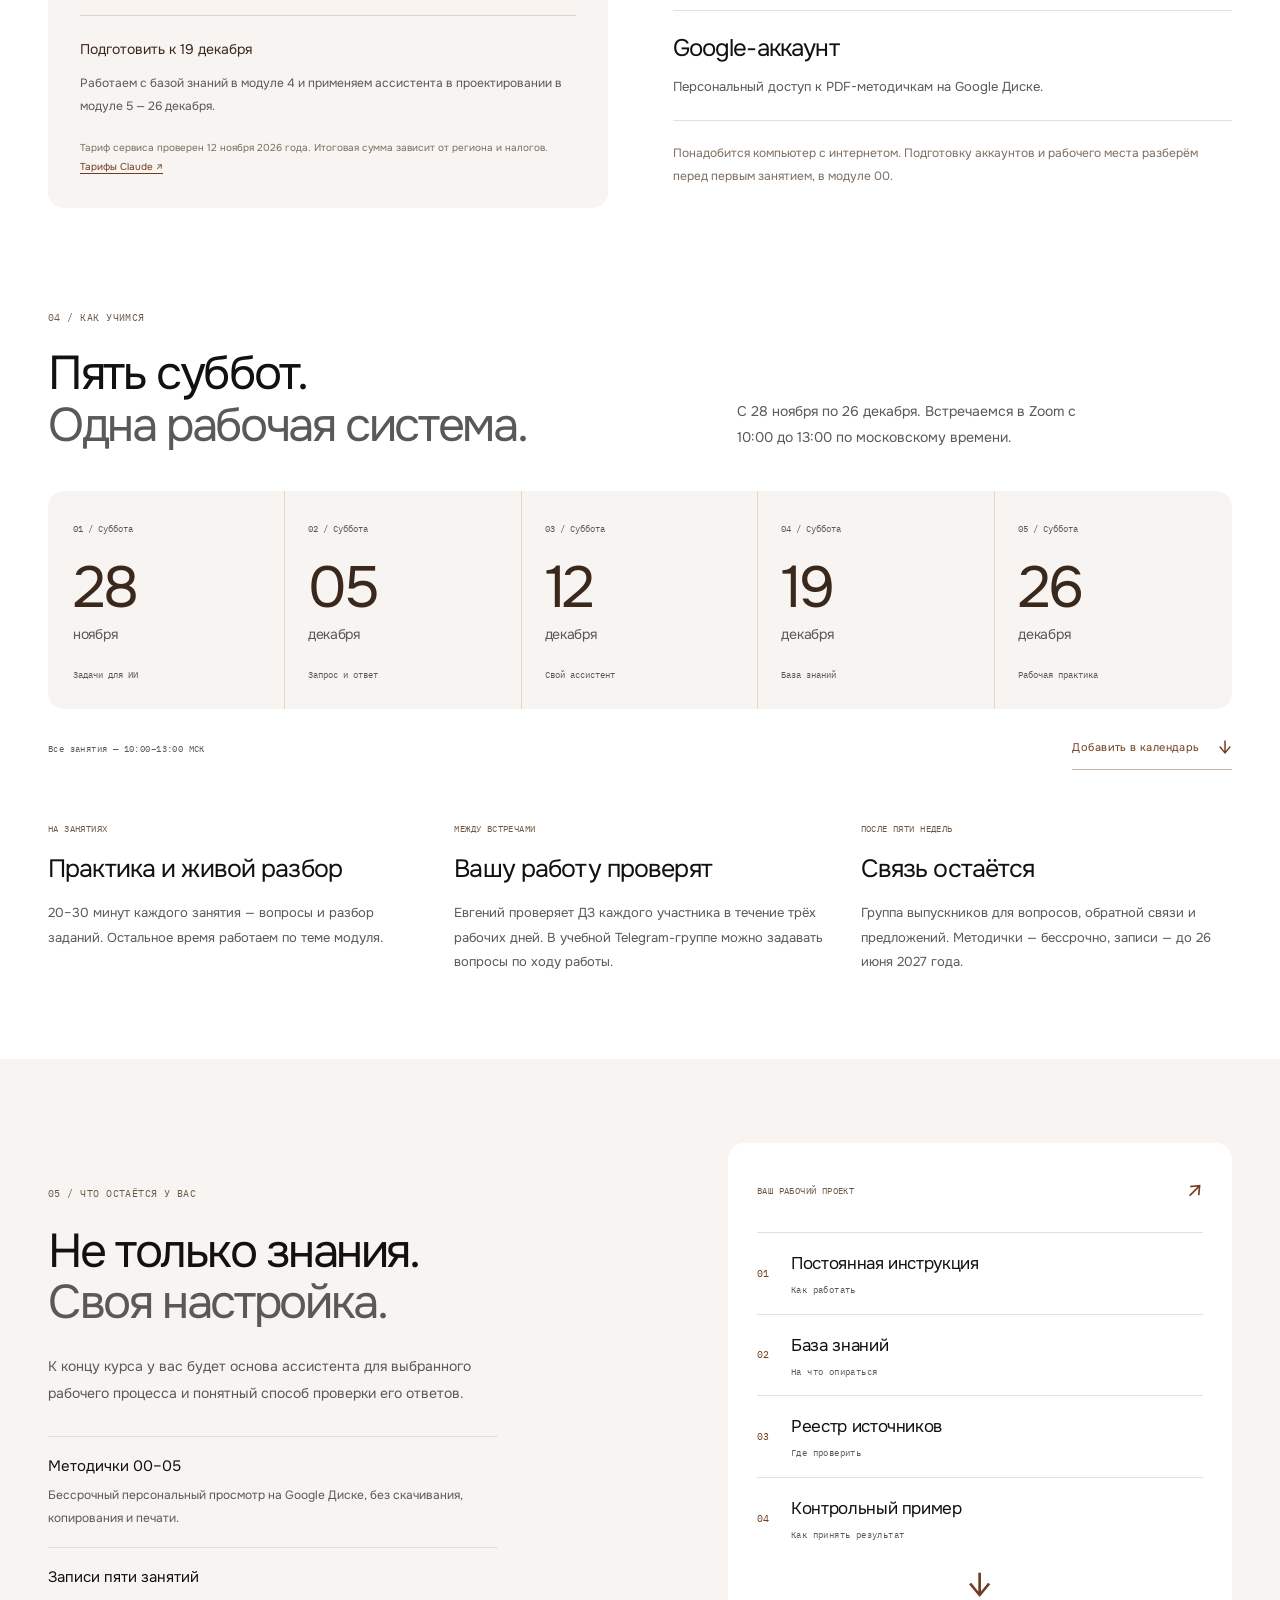
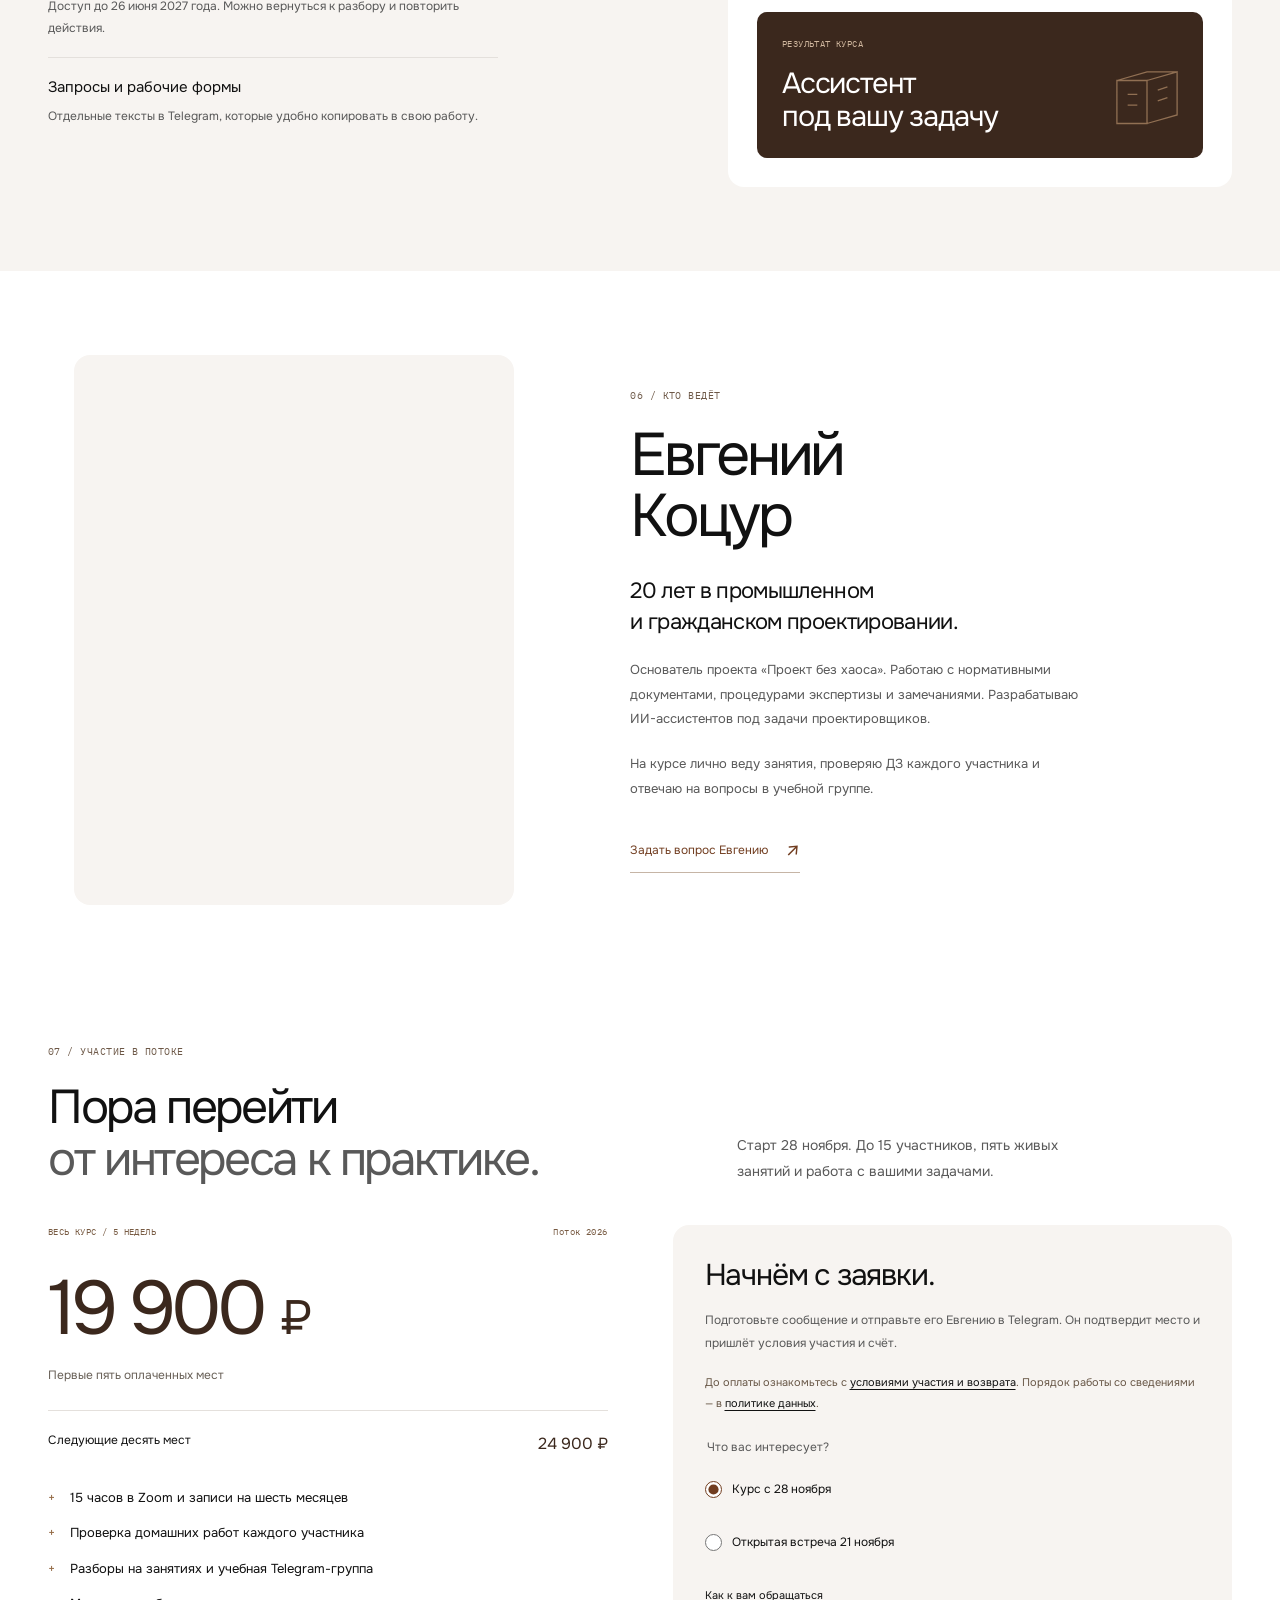
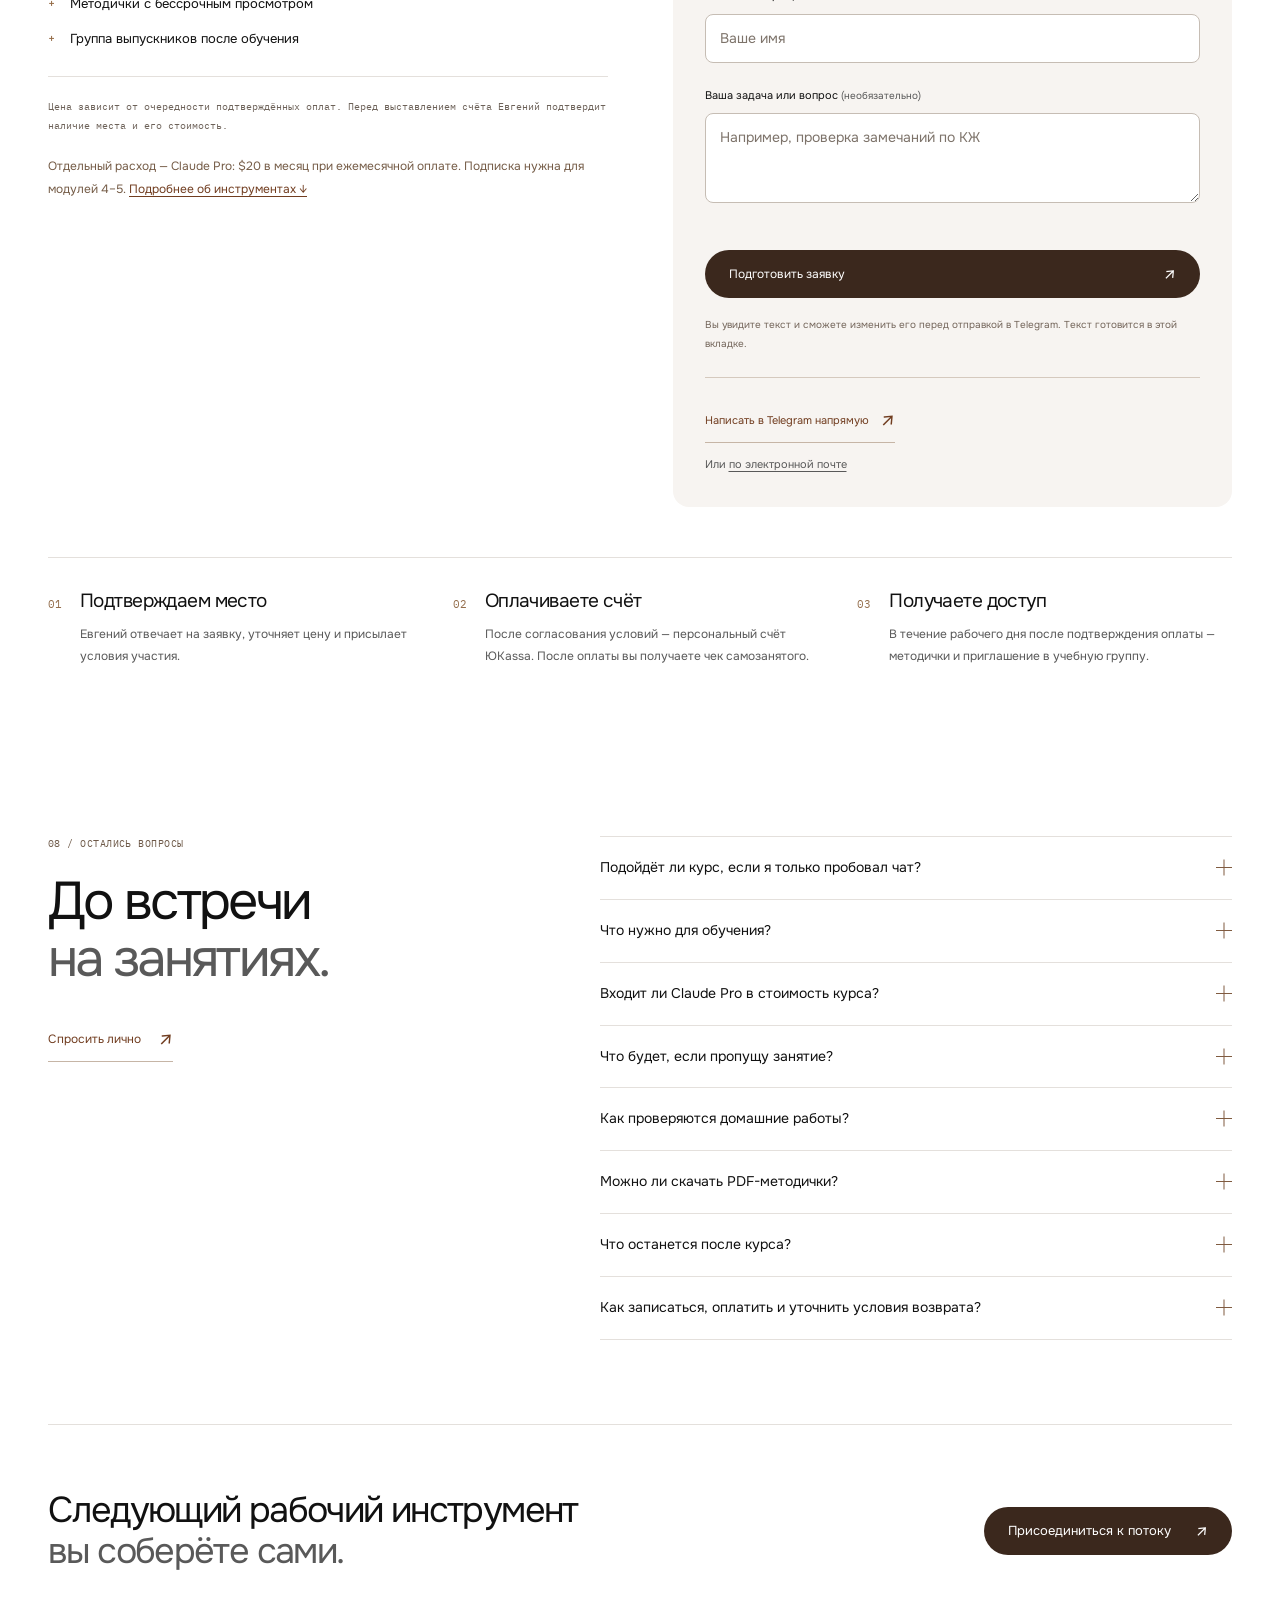
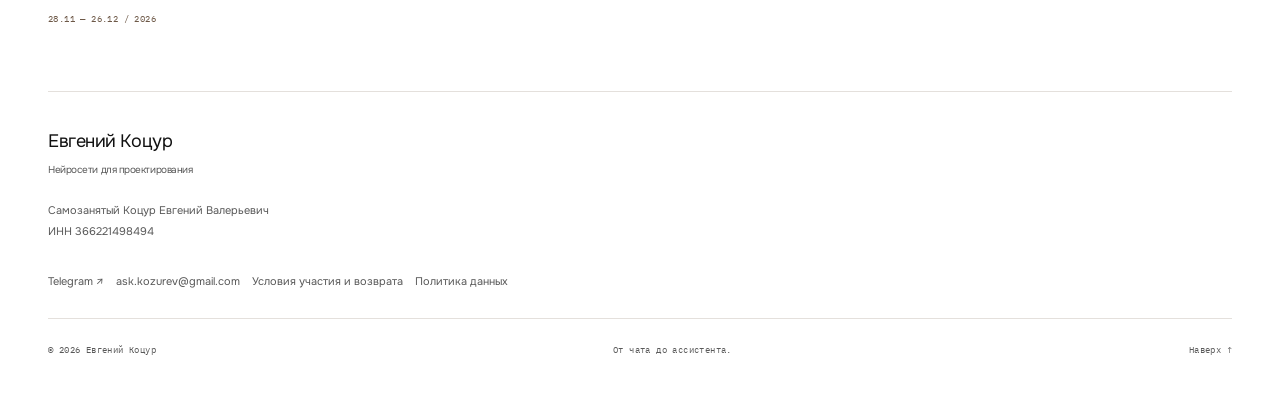
==== commit 792ec891: "feat: обновить лендинг курса в стиле Mollie" ====
--- a/index.html
+++ b/index.html
@@ -5,22 +5,23 @@
   <meta name="viewport" content="width=device-width, initial-scale=1">
   <title>Нейросети для проектирования: от чата до ассистента — курс Евгения Коцура</title>
   <meta name="description" content="Практический онлайн-курс для проектировщиков. 5 недель, 15 часов в Zoom, проверка каждой домашней работы. Старт 28 ноября 2026. Первые 5 оплаченных мест — 19 900 ₽, затем 24 900 ₽.">
-  <meta name="theme-color" content="#090a0a">
-  <meta name="color-scheme" content="dark">
+  <meta name="theme-color" content="#ffffff">
+  <meta name="color-scheme" content="light">
   <meta name="referrer" content="no-referrer">
   <meta http-equiv="Content-Security-Policy" content="default-src 'self'; script-src 'self'; style-src 'self'; img-src 'self'; connect-src 'none'; object-src 'none'; base-uri 'none'; form-action 'none'; frame-src 'none'">
   <link rel="canonical" href="https://evgeniikotsur.ru/">
   <meta property="og:type" content="website">
   <meta property="og:locale" content="ru_RU">
   <meta property="og:title" content="Нейросети для проектирования: от чата до ассистента">
-  <meta property="og:description" content="5 недель практики с Евгением Коцуром. Старт 28 ноября 2026. Открытая встреча — 21 ноября в 10:00 МСК, бесплатно.">
+  <meta property="og:description" content="5 недель практики с Евгением Коцуром. Старт 28 ноября 2026. Открытая встреча — 21 ноября, 10:00–11:00 МСК, бесплатно.">
   <meta property="og:url" content="https://evgeniikotsur.ru/">
-  <meta property="og:image" content="https://evgeniikotsur.ru/images/course-social.png">
+  <meta property="og:image" content="https://evgeniikotsur.ru/images/course-social.png?v=20261112">
   <meta property="og:image:width" content="1200">
   <meta property="og:image:height" content="630">
-  <meta property="og:image:alt" content="Нейросети для проектирования. От чата до ассистента. Старт 28 ноября 2026.">
+  <meta property="og:image:alt" content="Нейросети для проектирования: от чата до ассистента. Евгений Коцур, 20 лет в ПГС. Старт 28 ноября 2026.">
   <meta name="twitter:card" content="summary_large_image">
   <link rel="icon" href="images/course-mark.svg" type="image/svg+xml">
+  <link rel="preload" href="fonts/onest-regular.ttf" as="font" type="font/ttf" crossorigin>
   <link rel="stylesheet" href="css/style.css">
   <script src="js/main.js" defer></script>
 </head>
@@ -32,32 +33,29 @@
         <svg class="brand-mark" viewBox="0 0 32 32" fill="none" aria-hidden="true"><path d="M4 26V6h10M4 16h15V6h9M19 16v10h9M14 6v20" stroke="currentColor" stroke-width="1.5"/></svg>
         <span>Евгений Коцур<span class="brand-sub">Практика проектирования с ИИ</span></span>
       </a>
-      <nav class="desktop-nav" aria-label="Основная навигация"><a href="#program">Программа</a><a href="#format">Как учимся</a><a href="#enroll">Стоимость</a></nav>
-      <a class="header-cta" href="#enroll">Записаться <span aria-hidden="true">↗</span></a>
+      <nav class="desktop-nav" aria-label="Основная навигация"><a href="#program">Программа</a><a href="#format">Как учимся</a><a href="#enroll" data-interest="course">Стоимость</a></nav>
+      <a class="header-cta" href="#enroll" data-interest="course">Записаться <span aria-hidden="true">↗</span></a>
     </div>
   </header>
   <main id="main">
     <section class="hero container" id="top" aria-labelledby="hero-title">
-      <div class="hero-overline"><span class="eyebrow">Практический курс для проектировщиков</span><span class="edition">Поток / ноябрь 2026</span></div>
-      <div class="hero-layout">
-        <div class="hero-copy">
-          <h1 id="hero-title">Нейросети<br>для проектирования<span class="hero-subtitle">от чата<br>до ассистента<span class="small-period">.</span></span></h1>
-          <p class="hero-description">Ваши чертежи, документы и задачи — основа практики. Учимся ставить задачи ИИ, проверять ответы и собирать своего рабочего ассистента.</p>
-          <div class="hero-actions"><a class="button button-light" href="#enroll">Записаться на курс <span aria-hidden="true">↗</span></a><a class="text-link" href="#program">Посмотреть программу <span aria-hidden="true">↓</span></a></div>
-          <p class="hero-date"><time datetime="2026-11-28T10:00:00+03:00">Старт 28 ноября</time><span>Субботы, 10:00–13:00 МСК · Zoom</span></p>
-        </div>
-        <figure class="hero-visual">
-          <div class="figure-top"><span>От исходного листа</span><span>к проверенному решению</span></div>
-          <img src="images/course-drawing.svg" alt="Авторская учебная схема: аксонометрия здания, план этажа, размеры и выделенный узел для проверки" width="720" height="800" fetchpriority="high">
-          <figcaption><span class="cross" aria-hidden="true">+</span><span>Чертёж → вопрос → источник → проверка</span><span class="figure-index">01 / 05</span></figcaption>
-        </figure>
+      <div class="mollie-intro">
+        <div><p class="eyebrow">Нейросети для проектирования</p><h1 id="hero-title">Нейросети.<br>В вашем проекте.</h1></div>
+        <div class="mollie-lead"><p>От чата до ассистента —<br>с вашими задачами и обратной связью Евгения Коцура.</p><div class="hero-actions"><a class="button button-light" href="#enroll" data-interest="course">Записаться на курс <span aria-hidden="true">↗</span></a><a class="text-link" href="#meeting">Открытая встреча 21 ноября <span aria-hidden="true">↗</span></a></div></div>
       </div>
-      <dl class="hero-facts"><div><dt>5</dt><dd>недель практики</dd></div><div><dt>15</dt><dd>часов живых занятий</dd></div><div><dt>15</dt><dd>участников в группе</dd></div><div class="fact-text"><dt>Ваши задачи.</dt><dd>Личная проверка домашних работ.</dd></div></dl>
+      <figure class="studio-art author-work">
+        <picture class="work-photo-frame"><img src="images/author-work-1280.webp" srcset="images/author-work-1280.webp 1280w, images/author-work-2400.webp 2400w" sizes="(max-width:800px) calc(100vw - 36px), (max-width:1100px) calc(100vw - 64px), (max-width:1280px) calc(100vw - 96px), 1184px" width="2400" height="1600" fetchpriority="high" alt="Евгений Коцур за столом с чертежами, архитектурными материалами и ноутбуком"></picture>
+        <figcaption><span>Чертежи. Документы. Рабочий контекст.</span><span>Евгений Коцур</span></figcaption>
+      </figure>
+      <p class="hero-date"><time datetime="2026-11-28T10:00:00+03:00">28 ноября — 26 декабря 2026</time><span>/ Субботы, 10:00–13:00 МСК · Zoom</span></p>
+      <dl class="hero-facts"><div><dt>05</dt><dd>недель<br>практики</dd></div><div><dt>15</dt><dd>часов<br>живых занятий</dd></div><div><dt>15</dt><dd>участников<br>максимум</dd></div><div class="fact-text"><dt>Проверка каждого ДЗ</dt><dd>В течение трёх рабочих дней</dd></div></dl>
     </section>
-    <section class="open-meeting container" aria-labelledby="open-title">
-      <div class="meeting-date"><span class="eyebrow">Открытая встреча</span><time datetime="2026-11-21T10:00:00+03:00">21.11 <span>/ 10:00 МСК</span></time></div>
-      <div class="meeting-copy"><h2 id="open-title">Познакомимся до старта.</h2><p>Обсудим курс, ваши задачи и формат работы. Участие бесплатное.</p></div>
+    <section class="open-meeting container" id="meeting" aria-labelledby="open-title">
+      <div class="meeting-date"><span class="eyebrow">Открытая встреча</span><time datetime="2026-11-21T10:00:00+03:00">21.11 <span>/ 10:00–11:00 МСК</span></time></div>
+      <div class="meeting-copy"><h2 id="open-title">Познакомимся до старта.</h2><p>Бесплатная онлайн-встреча с Евгением Коцуром. Учебный разбор, программа курса и ваши вопросы.</p></div>
       <a class="text-link" href="#enroll" data-interest="meeting">Записаться на встречу <span aria-hidden="true">↗</span></a>
+      <div class="meeting-details"><div class="meeting-focus"><p class="eyebrow">Что попробуем</p><h3>Проверим один вывод ИИ.</h3><p>Возьмём фрагмент чертежа, поставим вопрос и сверим ответ с исходником. Вы увидите подход к работе, который будем развивать на курсе.</p></div><ol class="meeting-agenda" aria-label="Программа открытой встречи"><li><span>10:00–10:25</span><div><h3>Учебный разбор чертежа</h3><p>Исходный лист, точный запрос и проверка наблюдения.</p></div></li><li><span>10:25–10:40</span><div><h3>Курс и ваш рабочий ассистент</h3><p>Пять недель, результаты обучения и необходимые инструменты.</p></div></li><li><span>10:40–11:00</span><div><h3>Ответы на вопросы</h3><p>Обсудим задачи проектировщиков и формат участия.</p></div></li></ol></div>
+      <div class="meeting-footer"><span>21 ноября 2026 · 60 минут · Онлайн · Бесплатно</span><a class="text-link" href="open-meeting.ics" download>Добавить встречу в календарь <span aria-hidden="true">↓</span></a></div>
     </section>
     <section class="section container" aria-labelledby="tasks-title">
       <div class="section-heading"><p class="eyebrow">01 / Зачем этот курс</p><h2 id="tasks-title">Знакомая работа.<br><span class="muted">Новый инструмент.</span></h2><p class="section-intro">Для проектировщиков, которые хотят встроить ИИ в повседневную работу и понимать, где его ответу можно доверять.</p></div>
@@ -88,13 +86,18 @@
     <section class="section container program-section" id="program" aria-labelledby="program-title">
       <div class="section-heading"><p class="eyebrow">03 / Программа 00–05</p><h2 id="program-title">От первого запроса<br><span class="muted">к своему ассистенту.</span></h2><p class="section-intro">Подготовка перед стартом и пять последовательных модулей. В каждом — практика, проверка и результат, который остаётся у вас.</p></div>
       <div class="program-list">
-        <details class="module module-prep"><summary><span class="module-number">00</span><span class="module-heading"><span class="module-kicker">Перед первым занятием</span><span class="module-title">Подготовка к обучению</span></span><span class="module-date">До старта</span><span class="expand-mark" aria-hidden="true"></span></summary><div class="module-body"><ul><li>Проверим необходимые аккаунты и инструменты.</li><li>Разберём условия работы с документами.</li><li>Подготовим разрешённые исходные материалы для практики.</li></ul><p class="module-result"><span>На выходе</span>Готовое рабочее место и понимание, что понадобится к первому занятию.</p></div></details>
+        <details class="module module-prep"><summary><span class="module-number">00</span><span class="module-heading"><span class="module-kicker">Перед первым занятием</span><span class="module-title">Подготовка к обучению</span></span><span class="module-date">До старта</span><span class="expand-mark" aria-hidden="true"></span></summary><div class="module-body"><ul><li>Подготовим аккаунт Claude и необходимые инструменты. Подписка Pro понадобится к модулю 4, 19 декабря.</li><li>Разберём условия работы с документами.</li><li>Подготовим разрешённые исходные материалы для практики.</li></ul><p class="module-result"><span>На выходе</span>Готовое рабочее место и понимание, что понадобится к первому занятию.</p></div></details>
         <details class="module" open><summary><span class="module-number">01</span><span class="module-heading"><span class="module-kicker">Возможности и ограничения</span><span class="module-title">Находим задачи для ИИ в своей работе</span></span><time class="module-date" datetime="2026-11-28">28 ноября</time><span class="expand-mark" aria-hidden="true"></span></summary><div class="module-body"><ul><li>Поймём, какие операции имеет смысл передавать модели.</li><li>Поработаем с документами и контекстом задачи.</li><li>Определим ограничения и критерии проверки.</li><li>Составим личную стратегию применения ИИ.</li></ul><p class="module-result"><span>На выходе</span>Список ваших рабочих задач и критерии, по которым вы примете результат.</p></div></details>
         <details class="module"><summary><span class="module-number">02</span><span class="module-heading"><span class="module-kicker">Запрос и проверка</span><span class="module-title">Ставим задачу и проверяем ответ</span></span><time class="module-date" datetime="2026-12-05">5 декабря</time><span class="expand-mark" aria-hidden="true"></span></summary><div class="module-body"><ul><li>Соберём исходные данные и сформулируем запрос.</li><li>Научимся уточнять неизвестное и исправлять ошибки.</li><li>Продолжим длинную работу, сохраняя контекст.</li><li>Зафиксируем удачный способ решения.</li></ul><p class="module-result"><span>На выходе</span>Проверенный запрос, принятый результат и запись порядка работы.</p></div></details>
         <details class="module"><summary><span class="module-number">03</span><span class="module-heading"><span class="module-kicker">Постоянные инструкции</span><span class="module-title">Настраиваем своего ассистента</span></span><time class="module-date" datetime="2026-12-12">12 декабря</time><span class="expand-mark" aria-hidden="true"></span></summary><div class="module-body"><ul><li>Создадим проект в Claude.</li><li>Разделим постоянную инструкцию и данные текущей задачи.</li><li>Добавим общие материалы и контрольные примеры.</li><li>Сохраним версию настройки для повторного использования.</li></ul><p class="module-result"><span>На выходе</span>Ассистент для одного повторяющегося рабочего процесса.</p></div></details>
-        <details class="module"><summary><span class="module-number">04</span><span class="module-heading"><span class="module-kicker">Документы и источники</span><span class="module-title">Добавляем базу знаний</span></span><time class="module-date" datetime="2026-12-19">19 декабря</time><span class="expand-mark" aria-hidden="true"></span></summary><div class="module-body"><ul><li>Подготовим документы и заведём реестр источников.</li><li>Проверим, что ассистент прочитал материалы.</li><li>Поработаем с поиском и исследованием пробелов.</li><li>Проверим ответы по документам и основаниям.</li></ul><p class="module-result"><span>На выходе</span>Подготовленная база знаний и порядок проверки ответов по источникам.</p></div></details>
-        <details class="module"><summary><span class="module-number">05</span><span class="module-heading"><span class="module-kicker">Практика проектирования</span><span class="module-title">Применяем ассистента в работе</span></span><time class="module-date" datetime="2026-12-26">26 декабря</time><span class="expand-mark" aria-hidden="true"></span></summary><div class="module-body"><ul><li>Подготовим крупный чертёж к чтению и проверке.</li><li>Составим текст по чертежам и разберём расчётную задачу.</li><li>Проверим согласованность разделов.</li><li>Сохраним рабочую настройку и её отдельную копию.</li></ul><p class="module-result"><span>На выходе</span>Рабочий проект ассистента, реестр документов и проверенный результат.</p></div></details>
+        <details class="module"><summary><span class="module-number">04</span><span class="module-heading"><span class="module-kicker">Документы и источники · Claude Pro</span><span class="module-title">Добавляем базу знаний</span></span><time class="module-date" datetime="2026-12-19">19 декабря</time><span class="expand-mark" aria-hidden="true"></span></summary><div class="module-body"><ul><li>Подготовим документы и заведём реестр источников.</li><li>Проверим, что ассистент прочитал материалы.</li><li>Поработаем с поиском и исследованием пробелов.</li><li>Проверим ответы по документам и основаниям.</li></ul><p class="module-result"><span>На выходе</span>Подготовленная база знаний и порядок проверки ответов по источникам.</p></div></details>
+        <details class="module"><summary><span class="module-number">05</span><span class="module-heading"><span class="module-kicker">Практика проектирования · Claude Pro</span><span class="module-title">Применяем ассистента в работе</span></span><time class="module-date" datetime="2026-12-26">26 декабря</time><span class="expand-mark" aria-hidden="true"></span></summary><div class="module-body"><ul><li>Подготовим крупный чертёж к чтению и проверке.</li><li>Составим текст по чертежам и разберём расчётную задачу.</li><li>Проверим согласованность разделов.</li><li>Сохраним рабочую настройку и её отдельную копию.</li></ul><p class="module-result"><span>На выходе</span>Рабочий проект ассистента, реестр документов и проверенный результат.</p></div></details>
       </div>
+    </section>
+    <section class="section container tools-section" id="tools" aria-labelledby="tools-title">
+      <div class="section-heading"><p class="eyebrow">Инструменты и доступ</p><h2 id="tools-title">Что понадобится<br><span class="muted">к занятиям.</span></h2><p class="section-intro">Основной ИИ-сервис курса — Claude. Для начала обучения подписку можно не оформлять; Claude Pro понадобится к модулю 4, 19 декабря.</p></div>
+      <div class="tools-layout"><article class="claude-plan" aria-labelledby="claude-title"><div class="tool-card-top"><h3 id="claude-title">Claude Pro</h3><span class="tool-stage">Модули 4–5</span></div><p class="tool-price">$20<span>/ месяц</span></p><p class="tool-price-copy">При ежемесячной оплате. Подписка оплачивается отдельно и не входит в стоимость курса.</p><div class="tool-deadline"><span>Подготовить к 19 декабря</span><p>Работаем с базой знаний в модуле 4 и применяем ассистента в проектировании в модуле 5 — 26 декабря.</p></div><p class="tool-price-source">Тариф сервиса проверен 12 ноября 2026 года. Итоговая сумма зависит от региона и налогов. <a href="https://claude.com/pricing" target="_blank" rel="noopener noreferrer">Тарифы Claude ↗</a></p></article>
+      <div class="study-tools"><p class="eyebrow">Для занятий и материалов</p><dl><div><dt>Zoom</dt><dd>Живые занятия по субботам и разборы с преподавателем.</dd></div><div><dt>Telegram</dt><dd>Учебная группа, вопросы, рабочие формы и группа выпускников.</dd></div><div><dt>Google-аккаунт</dt><dd>Персональный доступ к PDF-методичкам на Google Диске.</dd></div></dl><p class="tools-preparation">Понадобится компьютер с интернетом. Подготовку аккаунтов и рабочего места разберём перед первым занятием, в модуле 00.</p></div></div>
     </section>
     <section class="section container" id="format" aria-labelledby="format-title">
       <div class="section-heading"><p class="eyebrow">04 / Как учимся</p><h2 id="format-title">Пять суббот.<br><span class="muted">Одна рабочая система.</span></h2><p class="section-intro">С 28 ноября по 26 декабря. Встречаемся в Zoom с 10:00 до 13:00 по московскому времени.</p></div>
@@ -106,11 +109,14 @@
       <div><p class="eyebrow">05 / Что остаётся у вас</p><h2 id="materials-title">Не только знания.<br><span class="muted">Своя настройка.</span></h2><p class="section-intro">К концу курса у вас будет основа ассистента для выбранного рабочего процесса и понятный способ проверки его ответов.</p><dl class="access-list"><div><dt>Методички 00–05</dt><dd>Бессрочный персональный просмотр на Google Диске, без скачивания, копирования и печати.</dd></div><div><dt>Записи пяти занятий</dt><dd>Доступ до 26 июня 2027 года. Можно вернуться к разбору и повторить действия.</dd></div><div><dt>Запросы и рабочие формы</dt><dd>Отдельные тексты в Telegram, которые удобно копировать в свою работу.</dd></div></dl></div>
       <div class="assistant-map" aria-label="Состав вашего ассистента"><div class="map-head"><span class="eyebrow">Ваш рабочий проект</span><span aria-hidden="true">↗</span></div><div class="map-row"><span class="map-number">01</span><span>Постоянная инструкция</span><span class="map-detail">Как работать</span></div><div class="map-row"><span class="map-number">02</span><span>База знаний</span><span class="map-detail">На что опираться</span></div><div class="map-row"><span class="map-number">03</span><span>Реестр источников</span><span class="map-detail">Где проверить</span></div><div class="map-row"><span class="map-number">04</span><span>Контрольный пример</span><span class="map-detail">Как принять результат</span></div><div class="map-connector" aria-hidden="true">↓</div><div class="map-output"><span class="eyebrow">Результат курса</span><span>Ассистент<br>под вашу задачу</span><svg viewBox="0 0 80 80" fill="none" aria-hidden="true"><path d="M12 60V20h28v40H12Zm28-40 28-8v40l-28 8M12 20l28-8h28M22 33h9M22 43h9M50 29l9-3M50 39l9-3" stroke="currentColor" stroke-width="1.2"/></svg></div></div>
     </div></section>
-    <section class="section container teacher-section" id="teacher" aria-labelledby="teacher-title"><div class="teacher-monogram" aria-hidden="true"><span class="eyebrow">Автор / ведущий</span><span class="monogram">ЕК</span><span class="monogram-bottom">Проектирование × искусственный интеллект</span></div><div class="teacher-copy"><p class="eyebrow">06 / Кто ведёт</p><h2 id="teacher-title">Евгений<br>Коцур</h2><p class="teacher-lead">Один ведущий.<br>Последовательная работа с вашей задачей.</p><p>Вместе пройдём путь от первого запроса до ассистента с инструкцией и базой знаний. Я веду занятия, проверяю домашние работы каждого участника и отвечаю на вопросы в группе.</p><a class="text-link" href="https://t.me/EvgeniyKotzur" target="_blank" rel="noopener noreferrer">Задать вопрос Евгению <span aria-hidden="true">↗</span></a></div></section>
+    <section class="section container teacher-section" id="teacher" aria-labelledby="teacher-title">
+      <figure class="teacher-portrait"><picture class="portrait-photo-frame"><img src="images/author-portrait-600.webp" srcset="images/author-portrait-600.webp 600w, images/author-portrait-1200.webp 1200w" sizes="(max-width:480px) calc(100vw - 36px), 440px" width="1200" height="1800" loading="lazy" decoding="async" alt="Портрет Евгения Коцура, автора и ведущего курса"></picture></figure>
+      <div class="teacher-copy"><p class="eyebrow">06 / Кто ведёт</p><h2 id="teacher-title">Евгений<br>Коцур</h2><p class="teacher-lead">20 лет в промышленном<br>и гражданском проектировании.</p><p class="teacher-experience">Основатель проекта «Проект без хаоса». Работаю с нормативными документами, процедурами экспертизы и замечаниями. Разрабатываю ИИ-ассистентов под задачи проектировщиков.</p><p>На курсе лично веду занятия, проверяю ДЗ каждого участника и отвечаю на вопросы в учебной группе.</p><a class="text-link" href="https://t.me/EvgeniyKotzur" target="_blank" rel="noopener noreferrer">Задать вопрос Евгению <span aria-hidden="true">↗</span></a></div>
+    </section>
     <section class="section enroll-section" id="enroll" aria-labelledby="enroll-title"><div class="container">
       <div class="section-heading"><p class="eyebrow">07 / Участие в потоке</p><h2 id="enroll-title">Пора перейти<br><span class="muted">от интереса к практике.</span></h2><p class="section-intro">Старт 28 ноября. До 15 участников, пять живых занятий и работа с вашими задачами.</p></div>
       <div class="enroll-layout">
-        <div class="price-panel"><div class="price-top"><span class="eyebrow">Весь курс / 5 недель</span><span class="price-label">Поток 2026</span></div><p class="price">19 900 <span>₽</span></p><p class="price-caption">Первые пять оплаченных мест</p><div class="next-price"><span>Следующие десять мест</span><span>24 900 ₽</span></div><ul class="included-list"><li>15 часов в Zoom и записи на шесть месяцев</li><li>Проверка домашних работ каждого участника</li><li>Разборы на занятиях и учебная Telegram-группа</li><li>Методички с бессрочным просмотром</li><li>Группа выпускников после обучения</li></ul><p class="price-note">Цена зависит от очередности подтверждённых оплат. Перед выставлением счёта Евгений подтвердит наличие места и его стоимость.</p></div>
+        <div class="price-panel"><div class="price-top"><span class="eyebrow">Весь курс / 5 недель</span><span class="price-label">Поток 2026</span></div><p class="price">19 900 <span>₽</span></p><p class="price-caption">Первые пять оплаченных мест</p><div class="next-price"><span>Следующие десять мест</span><span>24 900 ₽</span></div><ul class="included-list"><li>15 часов в Zoom и записи на шесть месяцев</li><li>Проверка домашних работ каждого участника</li><li>Разборы на занятиях и учебная Telegram-группа</li><li>Методички с бессрочным просмотром</li><li>Группа выпускников после обучения</li></ul><p class="price-note">Цена зависит от очередности подтверждённых оплат. Перед выставлением счёта Евгений подтвердит наличие места и его стоимость.</p><p class="subscription-cost">Отдельный расход — Claude Pro: $20 в месяц при ежемесячной оплате. Подписка нужна для модулей 4–5. <a href="#tools">Подробнее об инструментах ↓</a></p></div>
         <div class="enroll-form-panel"><h3>Начнём с заявки.</h3><p class="form-intro">Подготовьте сообщение и отправьте его Евгению в Telegram. Он подтвердит место и пришлёт условия участия и счёт.</p>
           <p class="enrollment-terms">До оплаты ознакомьтесь с <a href="offer.html">условиями участия и возврата</a>. Порядок работы со сведениями — в <a href="privacy.html">политике данных</a>.</p>
           <form id="enrollment-form" hidden>
@@ -128,14 +134,15 @@
     </div></section>
     <section class="section container faq-section" id="faq" aria-labelledby="faq-title"><div class="faq-heading"><p class="eyebrow">08 / Остались вопросы</p><h2 id="faq-title">До встречи<br><span class="muted">на занятиях.</span></h2><a class="text-link" href="https://t.me/EvgeniyKotzur" target="_blank" rel="noopener noreferrer">Спросить лично <span aria-hidden="true">↗</span></a></div><div class="faq-list">
       <details><summary>Подойдёт ли курс, если я только пробовал чат?<span class="expand-mark" aria-hidden="true"></span></summary><p>Да. Начинаем с подготовки инструментов и постановки задачи, затем переходим к своему ассистенту и базе знаний. Для практики пригодятся ваши задачи из проектирования; программирование не требуется.</p></details>
-      <details><summary>Что нужно для обучения?<span class="expand-mark" aria-hidden="true"></span></summary><p>Компьютер с интернетом, Zoom, Telegram и Google-аккаунт для персонального доступа к методичкам. В подготовке разберём аккаунты ИИ-сервисов. До оплаты уточните у Евгения необходимые подписки и возможные дополнительные расходы.</p></details>
+      <details><summary>Что нужно для обучения?<span class="expand-mark" aria-hidden="true"></span></summary><p>Компьютер с интернетом, аккаунт Claude, Zoom, Telegram и Google-аккаунт для персонального доступа к методичкам. Основной ИИ-сервис — Claude. К модулю 4, 19 декабря, потребуется Claude Pro; подготовку рабочего места разберём до первого занятия.</p></details>
+      <details><summary>Входит ли Claude Pro в стоимость курса?<span class="expand-mark" aria-hidden="true"></span></summary><p>Нет. Подписка оплачивается отдельно: $20 в месяц при ежемесячной оплате по тарифу сервиса. Она необходима для модулей 4–5, занятия пройдут 19 и 26 декабря. Для начала курса оформлять её заранее не требуется. Итоговая цена сервиса зависит от региона и налогов; <a href="https://claude.com/pricing" target="_blank" rel="noopener noreferrer">проверьте тариф Claude</a> при оформлении.</p></details>
       <details><summary>Что будет, если пропущу занятие?<span class="expand-mark" aria-hidden="true"></span></summary><p>Останется запись: доступ к записям пяти занятий — до 26 июня 2027 года. Вопросы по материалу можно задавать в учебной группе, а домашнюю работу сдавать на проверку.</p></details>
       <details><summary>Как проверяются домашние работы?<span class="expand-mark" aria-hidden="true"></span></summary><p>Евгений проверяет работу каждого участника в течение трёх рабочих дней. На каждом занятии 20–30 минут отводится вопросам и групповому разбору заданий.</p></details>
       <details><summary>Можно ли скачать PDF-методички?<span class="expand-mark" aria-hidden="true"></span></summary><p>Методички доступны для бессрочного просмотра на Google Диске по вашему Google-аккаунту. Скачивание, копирование и печать отключены. Готовые запросы и рабочие формы выдаются отдельно в Telegram для удобного копирования.</p></details>
       <details><summary>Что останется после курса?<span class="expand-mark" aria-hidden="true"></span></summary><p>Ваш проект ассистента, инструкция, подготовленные источники и проверенные результаты. Методички остаются доступны бессрочно, записи — на шесть месяцев после окончания курса. Для вопросов и обратной связи будет группа выпускников в Telegram.</p></details>
       <details id="terms"><summary>Как записаться, оплатить и уточнить условия возврата?<span class="expand-mark" aria-hidden="true"></span></summary><p>Отправьте заявку Евгению. До оплаты он подтвердит место, цену и предоставит условия участия, оплаты и возврата. Заявка сама по себе не закрепляет место. После подтверждения оплаты вы получаете чек и в течение рабочего дня — персональный доступ к методичкам и учебной группе. Для уточнения или возврата напишите <a href="mailto:ask.kozurev@gmail.com">ask.kozurev@gmail.com</a> или в <a href="https://t.me/EvgeniyKotzur" target="_blank" rel="noopener noreferrer">Telegram</a>.</p><p>Полные <a href="offer.html">условия участия, оплаты и возврата</a> доступны до оформления заявки. Место резервируется на 24 часа после направления персонального счёта.</p></details>
     </div></section>
-    <section class="closing container" aria-label="Запись на курс"><p>Следующий рабочий инструмент<br><span class="muted">вы соберёте сами.</span></p><a class="button button-light" href="#enroll">Присоединиться к потоку <span aria-hidden="true">↗</span></a><span class="eyebrow">28.11 — 26.12 / 2026</span></section>
+    <section class="closing container" aria-label="Запись на курс"><p>Следующий рабочий инструмент<br><span class="muted">вы соберёте сами.</span></p><a class="button button-light" href="#enroll" data-interest="course">Присоединиться к потоку <span aria-hidden="true">↗</span></a><span class="eyebrow">28.11 — 26.12 / 2026</span></section>
   </main>
   <footer class="site-footer container">
     <a class="footer-brand" href="#top">Евгений Коцур<span>Нейросети для проектирования</span></a>
--- a/css/style.css
+++ b/css/style.css
@@ -1,4 +1,5 @@
-/* Тёмная инженерная галерея: размер шрифта, свободное поле и тонкие линии. */
+@import url('./fonts.css');
+/* Базовые блоки курса, доступность и адаптивные состояния. */
 :root {
   --bg:#090a0a;
   --surface:#101212;
@@ -2504,6 +2505,2720 @@
   }
 }
 
+/* Выбранный дизайн Mollie: белая редакционная страница и тёплые материалы. */
+:root {
+  --bg:#fff;
+  --surface:#f7f4f1;
+  --text:#111;
+  --muted:#595959;
+  --line:#e4e0dc;
+  --ink:#fff;
+  --accent:#713d20;
+  --font:Onest,Arial,sans-serif;
+  --mono:PlexMono,Consolas,monospace;
+  --width:1184px;
+  color-scheme:light
+}
+
+body {
+  font-size:15px;
+  line-height:1.65
+}
+
+::selection {
+  background:#e8dbcc;
+  color:#211006
+}
+
+.container {
+  width:calc(100% - 96px)
+}
+
+.section {
+  padding-block:84px
+}
+
+h2 {
+  font-size:clamp(35px,3.7vw,48px);
+  line-height:1.08;
+  letter-spacing:-.05em
+}
+
+h3 {
+  font-weight:400
+}
+
+.section-heading {
+  column-gap:70px;
+  margin-bottom:40px;
+  grid-template-columns:1.25fr 1fr
+}
+
+.section-heading>.eyebrow {
+  font-size:10px;
+  margin-bottom:23px
+}
+
+.section-intro {
+  font-size:14px;
+  line-height:1.85;
+  max-width:370px
+}
+
+.section-note {
+  font-size:13px;
+  line-height:1.9;
+  margin-top:26px
+}
+
+.eyebrow {
+  color:#6d5847;
+  font-size:10px
+}
+
+.text-link {
+  color:#713d20;
+  font-size:12px;
+  gap:18px;
+  min-height:44px;
+  border-bottom-color:#c6b5a6
+}
+
+.text-link:hover {
+  color:#3b281d;
+  border-color:#3b281d
+}
+
+.button {
+  min-height:48px;
+  padding:13px 23px;
+  border-radius:9999px;
+  font-size:13px;
+  gap:25px;
+  line-height:1.5
+}
+
+.button-light {
+  background:#3b281d;
+  color:#fff
+}
+
+.button-light:hover {
+  background:#593923
+}
+
+.button span {
+  font-size:17px
+}
+
+a:focus-visible,button:focus-visible,input:focus-visible,textarea:focus-visible,summary:focus-visible,[tabindex="-1"]:focus-visible {
+  outline-color:#713d20;
+  outline-offset:5px
+}
+
+.skip-link {
+  background:#3b281d;
+  color:#fff;
+  border-radius:8px
+}
+
+.site-header {
+  border:0;
+  background:rgba(255,255,255,.96)
+}
+
+.header-inner {
+  min-height:66px;
+  gap:28px
+}
+
+.brand {
+  font-size:12px;
+  gap:13px;
+  flex-shrink:0
+}
+
+.brand-mark {
+  width:29px;
+  height:29px
+}
+
+.brand-sub {
+  font-size:8px;
+  letter-spacing:0
+}
+
+.desktop-nav {
+  color:#222;
+  font-size:12px;
+  gap:27px
+}
+
+.desktop-nav a {
+  display:flex;
+  align-items:center;
+  min-height:44px
+}
+
+.header-cta {
+  background:#3b281d;
+  color:#fff;
+  border:0;
+  border-radius:9999px;
+  display:flex;
+  align-items:center;
+  justify-content:center;
+  padding:11px 23px;
+  min-height:44px;
+  gap:17px;
+  font-size:12px;
+  white-space:nowrap;
+  flex-shrink:0
+}
+
+.header-cta:hover {
+  background:#593923;
+  color:#fff
+}
+
+.hero {
+  padding-top:46px
+}
+
+.mollie-intro {
+  display:grid;
+  grid-template-columns:1.65fr 1fr;
+  gap:55px;
+  align-items:end;
+  margin-bottom:34px
+}
+
+.mollie-intro .eyebrow {
+  font-size:9px;
+  margin-bottom:22px;
+  letter-spacing:.07em
+}
+
+.hero h1 {
+  font-size:clamp(46px,6.5vw,84px);
+  line-height:1.01;
+  letter-spacing:-.06em;
+  font-weight:400
+}
+
+.mollie-lead {
+  padding-bottom:3px
+}
+
+.mollie-lead>p {
+  font-size:16px;
+  line-height:1.6;
+  letter-spacing:-.025em;
+  max-width:340px;
+  color:#393633
+}
+
+.hero-actions {
+  display:flex;
+  flex-direction:column;
+  align-items:start;
+  gap:9px;
+  margin-top:24px
+}
+
+.hero-actions .text-link {
+  font-size:11px;
+  min-height:33px;
+  border:0;
+  padding:0;
+  gap:10px
+}
+
+.hero-actions .text-link>span {
+  font-size:13px
+}
+
+.studio-art img {
+  width:100%;
+  height:275px;
+  object-fit:cover;
+  object-position:center 61%;
+  border-radius:16px
+}
+
+.studio-art figcaption {
+  display:flex;
+  justify-content:space-between;
+  align-items:start;
+  gap:20px;
+  font:400 8px/1.7 var(--mono);
+  color:#786c60;
+  margin-top:12px
+}
+
+.hero-date {
+  font:400 10px/1.8 var(--mono);
+  color:var(--muted);
+  margin-top:24px
+}
+
+.hero-date>span {
+  display:inline;
+  font:inherit;
+  color:inherit;
+  margin-left:10px
+}
+
+.hero-facts {
+  border-top:0;
+  border-bottom-color:var(--line);
+  padding-block:30px;
+  margin-top:10px;
+  gap:30px
+}
+
+.hero-facts dt {
+  font-size:40px;
+  letter-spacing:-.045em
+}
+
+.hero-facts dd {
+  font-size:11px;
+  line-height:1.7
+}
+
+.hero-facts .fact-text {
+  padding-left:30px
+}
+
+.fact-text dt {
+  font-size:15px;
+  letter-spacing:-.02em
+}
+
+.fact-text dd {
+  font-size:11px;
+  max-width:230px
+}
+
+.open-meeting {
+  background:var(--surface);
+  border:0;
+  border-radius:16px;
+  padding:28px 32px;
+  margin-top:30px;
+  grid-template-columns:.9fr 1.5fr auto;
+  gap:28px
+}
+
+.meeting-date .eyebrow {
+  font-size:8px;
+  margin-bottom:8px
+}
+
+.meeting-date time {
+  font-size:34px;
+  white-space:nowrap;
+  color:#3b281d
+}
+
+.meeting-date time span {
+  font-size:9px
+}
+
+.meeting-copy h2 {
+  font-size:22px
+}
+
+.meeting-copy p {
+  font-size:12px;
+  line-height:1.8
+}
+
+.open-meeting .text-link {
+  font-size:11px;
+  gap:13px
+}
+
+.task-list {
+  display:grid;
+  grid-template-columns:1fr 1fr;
+  gap:22px
+}
+
+.task-list article {
+  display:grid;
+  grid-template-columns:1fr auto;
+  gap:0;
+  border:0;
+  background:var(--surface);
+  border-radius:16px;
+  padding:33px 35px;
+  min-height:250px
+}
+
+.task-list article:last-child {
+  border:0;
+  grid-column:1/-1;
+  grid-template-columns:1fr 1fr;
+  gap:0 55px;
+  min-height:180px
+}
+
+.task-list .row-index {
+  grid-row:1;
+  grid-column:2;
+  justify-self:end;
+  padding-top:0;
+  font-size:10px;
+  color:#98795e
+}
+
+.task-list h3 {
+  grid-row:2;
+  grid-column:1/-1;
+  font-size:31px;
+  line-height:1.15;
+  letter-spacing:-.045em;
+  margin:19px 0 16px
+}
+
+.task-list p {
+  grid-column:1/-1;
+  font-size:13px;
+  line-height:1.9;
+  max-width:none
+}
+
+.task-list .task-tag {
+  grid-row:1;
+  grid-column:1;
+  justify-self:start;
+  max-width:none;
+  font-size:9px;
+  color:#705440;
+  padding:0
+}
+
+.task-list article:last-child .row-index {
+  display:none
+}
+
+.task-list article:last-child h3 {
+  grid-column:1;
+  grid-row:2;
+  margin-bottom:0
+}
+
+.task-list article:last-child p {
+  grid-column:2;
+  grid-row:1/span 2;
+  padding-top:7px
+}
+
+.practice-section {
+  background:var(--surface);
+  border:0
+}
+
+.practice-layout {
+  gap:44px;
+  grid-template-columns:1.1fr 1fr;
+  align-items:stretch
+}
+
+.practice-drawing {
+  border:0;
+  border-radius:16px;
+  background:#fff;
+  padding:24px;
+  min-width:0
+}
+
+.drawing-label {
+  font-size:8px;
+  color:#786c60;
+  gap:12px
+}
+
+.practice-drawing img {
+  margin-block:22px 14px;
+  border-radius:9px;
+  background:#f7f4f1
+}
+
+.practice-drawing figcaption {
+  font-size:11px;
+  line-height:1.9;
+  border-color:#e4e0dc;
+  padding-top:17px;
+  max-width:none
+}
+
+.practice-workflow {
+  background:#211006;
+  color:#fff;
+  --line:#624a39;
+  --muted:#d0c1b5;
+  --text:#fff;
+  --accent:#f0c29c;
+  border-radius:16px;
+  padding:25px;
+  min-width:0
+}
+
+.workflow-nav {
+  gap:7px;
+  border:0;
+  margin-bottom:25px
+}
+
+.workflow-nav button {
+  text-align:center;
+  border:1px solid #806551;
+  border-radius:9999px;
+  min-height:44px;
+  font:400 10px var(--font);
+  padding:8px 4px;
+  margin:0;
+  color:#e0d4cb
+}
+
+.workflow-nav button[aria-pressed="true"] {
+  background:#f7f4f1;
+  color:#211006;
+  border-color:#f7f4f1
+}
+
+.workflow-nav button:hover {
+  border-color:#fff;
+  color:#fff
+}
+
+.workflow-nav button[aria-pressed="true"]:hover {
+  color:#211006
+}
+
+.workflow-panels {
+  min-height:292px
+}
+
+.workflow-panels .eyebrow {
+  color:#c7b3a1;
+  font-size:9px
+}
+
+.workflow-panels h3 {
+  font-size:27px;
+  line-height:1.2;
+  margin-top:17px;
+  letter-spacing:-.04em
+}
+
+.workflow-panels p:not(.eyebrow),.workflow-panels blockquote {
+  font-size:13px;
+  line-height:1.95
+}
+
+.workflow-panels .workflow-foot {
+  font-size:11px!important;
+  padding-top:18px;
+  margin-top:20px
+}
+
+.sample-caption {
+  font-size:9px;
+  line-height:1.8;
+  margin-top:22px
+}
+
+.program-section {
+  padding-bottom:20px
+}
+
+.module summary {
+  grid-template-columns:60px 1fr 110px 23px;
+  padding-block:28px;
+  gap:22px
+}
+
+.module-number {
+  font-size:19px;
+  color:#9b7b60;
+  letter-spacing:-.035em
+}
+
+.module-kicker {
+  font-size:8px;
+  color:#7c6653;
+  letter-spacing:.05em
+}
+
+.module-title {
+  font-size:27px;
+  letter-spacing:-.04em;
+  line-height:1.25
+}
+
+.module-prep .module-title {
+  font-size:23px
+}
+
+.module-date {
+  font-size:10px
+}
+
+.expand-mark {
+  color:#805b40
+}
+
+.module-body {
+  padding:0 40px 30px 82px;
+  gap:55px
+}
+
+.module-body ul {
+  font-size:13px;
+  line-height:1.9
+}
+
+.module-result {
+  font-size:14px;
+  line-height:1.8;
+  border-color:#cbb59f
+}
+
+.module-result span {
+  font-size:9px;
+  color:#77573c
+}
+
+.calendar {
+  border:0;
+  background:var(--surface);
+  border-radius:16px;
+  overflow:hidden
+}
+
+.calendar li {
+  padding:24px 23px;
+  border-color:#e0d6ca
+}
+
+.calendar li:first-child {
+  padding-left:25px
+}
+
+.calendar time {
+  font-size:58px;
+  color:#3b281d;
+  margin-block:18px
+}
+
+.calendar li>span {
+  font-size:9px
+}
+
+.calendar time span {
+  font-size:14px
+}
+
+.calendar-footer {
+  font-size:9px;
+  margin-top:17px
+}
+
+.calendar-footer .text-link {
+  font-size:11px
+}
+
+.format-grid {
+  gap:35px;
+  margin-top:45px
+}
+
+.format-grid h3 {
+  font-size:25px;
+  letter-spacing:-.035em;
+  line-height:1.2;
+  margin-bottom:17px
+}
+
+.format-grid p {
+  font-size:13px;
+  line-height:1.9
+}
+
+.format-grid .eyebrow {
+  font-size:9px
+}
+
+.materials-section {
+  background:var(--surface);
+  border:0
+}
+
+.materials-layout {
+  gap:75px
+}
+
+.materials-layout .section-intro {
+  font-size:14px;
+  line-height:1.9
+}
+
+.access-list dt {
+  font-size:15px
+}
+
+.access-list dd {
+  font-size:12px;
+  line-height:1.9
+}
+
+.access-list {
+  margin-top:30px
+}
+
+.access-list>div {
+  padding-block:17px
+}
+
+.assistant-map {
+  border:0;
+  background:#fff;
+  transform:none;
+  border-radius:16px;
+  padding:29px
+}
+
+.map-row {
+  border-color:var(--line);
+  padding-block:17px
+}
+
+.map-row>span:nth-child(2) {
+  font-size:17px
+}
+
+.map-detail {
+  font-size:9px
+}
+
+.map-head {
+  padding-bottom:22px
+}
+
+.map-head .eyebrow {
+  font-size:9px
+}
+
+.map-output {
+  background:#3b281d;
+  color:#fff;
+  border-radius:10px;
+  padding:25px
+}
+
+.map-output .eyebrow {
+  color:#d0b79e
+}
+
+.map-output>span:nth-child(2) {
+  font-size:29px
+}
+
+.map-output svg {
+  color:#cba178
+}
+
+.teacher-section {
+  gap:85px;
+  grid-template-columns:1fr 1.15fr
+}
+
+.teacher-monogram {
+  background:#f7f4f1;
+  background-image:none;
+  border-radius:16px;
+  padding:30px;
+  aspect-ratio:1.2
+}
+
+.teacher-monogram::before,.teacher-monogram::after {
+  display:none
+}
+
+.monogram {
+  font-size:clamp(100px,16vw,200px);
+  font-weight:400;
+  color:#3b281d;
+  letter-spacing:-.09em;
+  padding-right:15px
+}
+
+.teacher-monogram .eyebrow,.monogram-bottom {
+  color:#826b58;
+  font-size:9px
+}
+
+.teacher-copy h2 {
+  font-size:60px;
+  line-height:1.03;
+  letter-spacing:-.055em;
+  margin-top:22px
+}
+
+.teacher-lead {
+  font-size:22px;
+  letter-spacing:-.03em;
+  line-height:1.4
+}
+
+.teacher-copy>p:not(.eyebrow):not(.teacher-lead) {
+  font-size:13px;
+  line-height:1.9
+}
+
+.teacher-copy .text-link {
+  font-size:12px
+}
+
+.enroll-section {
+  border:0;
+  padding-top:55px
+}
+
+.enroll-layout {
+  gap:65px;
+  grid-template-columns:1fr 1fr
+}
+
+.price-panel {
+  background:transparent;
+  color:#111;
+  padding:0
+}
+
+.price-top {
+  align-items:center
+}
+
+.price-top .eyebrow,.price-label {
+  font-size:9px;
+  color:#785b43
+}
+
+.price {
+  font-size:76px;
+  color:#3b281d;
+  letter-spacing:-.065em;
+  margin-top:27px;
+  line-height:1.15
+}
+
+.price>span {
+  font-size:48px
+}
+
+.price-caption {
+  font-size:12px;
+  color:#686057;
+  margin-top:13px
+}
+
+.next-price {
+  font-size:12px;
+  border-color:var(--line);
+  padding-top:20px;
+  margin-top:25px
+}
+
+.next-price>span:last-child {
+  font-size:16px;
+  color:#3b281d
+}
+
+.included-list {
+  font-size:13px;
+  gap:12px;
+  margin-top:28px;
+  line-height:1.8
+}
+
+.included-list li::before {
+  color:#946b46
+}
+
+.price-note {
+  font-size:10px;
+  line-height:1.9;
+  color:#6d6259;
+  border-color:var(--line);
+  padding-top:20px;
+  margin-top:25px
+}
+
+.enroll-form-panel {
+  padding:32px;
+  background:var(--surface);
+  border-radius:16px
+}
+
+.enroll-form-panel h3 {
+  font-size:30px;
+  line-height:1.2;
+  letter-spacing:-.04em
+}
+
+.form-intro {
+  font-size:12px;
+  line-height:1.9;
+  margin-top:16px;
+  margin-bottom:17px;
+  max-width:none
+}
+
+.enrollment-terms {
+  font-size:11px;
+  line-height:1.9;
+  color:#685747
+}
+
+.enrollment-terms a {
+  text-decoration:underline;
+  text-underline-offset:3px
+}
+
+.interest-options {
+  border:0;
+  padding:0;
+  margin:22px 0;
+  display:grid;
+  gap:9px
+}
+
+.interest-options legend {
+  font-size:12px;
+  margin-bottom:10px
+}
+
+.interest-options label {
+  display:flex;
+  gap:10px;
+  align-items:center;
+  font-size:12px;
+  line-height:1.6;
+  padding:8px 0;
+  min-height:44px
+}
+
+.interest-options input {
+  accent-color:#713d20;
+  width:17px;
+  height:17px;
+  margin:0;
+  flex-shrink:0
+}
+
+.field {
+  margin-top:19px
+}
+
+.field label {
+  font-size:11px;
+  line-height:1.6
+}
+
+.field label span {
+  font-size:10px;
+  color:var(--muted)
+}
+
+.field input,.field textarea {
+  width:100%;
+  background:#fff;
+  border:1px solid #c6bdb4;
+  border-radius:8px;
+  color:#111;
+  font-size:14px;
+  padding:13px 14px;
+  min-height:49px;
+  margin-top:8px
+}
+
+.field input::placeholder,.field textarea::placeholder {
+  color:#7d736a
+}
+
+.field textarea {
+  min-height:90px;
+  resize:vertical
+}
+
+.enroll-form-panel .button {
+  margin-top:23px;
+  font-size:12px
+}
+
+.form-note {
+  font-family:var(--font);
+  font-size:10px;
+  line-height:1.9;
+  color:#74665b;
+  margin-top:17px;
+  letter-spacing:0
+}
+
+.direct-contact {
+  border-color:#d5c9be;
+  margin-top:24px;
+  padding-top:21px
+}
+
+.direct-contact .text-link {
+  font-size:11px;
+  line-height:1.6;
+  gap:12px
+}
+
+.direct-contact>span {
+  font-size:11px;
+  line-height:1.8
+}
+
+.direct-contact>span a {
+  text-decoration:underline;
+  text-underline-offset:3px
+}
+
+.draft-panel h4 {
+  font-size:25px;
+  letter-spacing:-.035em;
+  line-height:1.25
+}
+
+.draft-panel>p {
+  font-size:12px;
+  line-height:1.8;
+  margin-top:13px
+}
+
+.draft-panel textarea {
+  font-size:13px;
+  line-height:1.8;
+  background:#fff;
+  color:#111;
+  border:1px solid #c6bdb4;
+  border-radius:8px;
+  padding:14px;
+  margin-top:18px;
+  width:100%;
+  resize:vertical
+}
+
+.draft-tools {
+  gap:20px
+}
+
+.draft-tools .text-link {
+  font-size:11px
+}
+
+.draft-status {
+  font-size:11px;
+  color:#65462e;
+  line-height:1.9
+}
+
+.payment-steps {
+  gap:30px;
+  border-color:var(--line);
+  margin-top:50px;
+  padding-top:32px
+}
+
+.payment-steps li>span {
+  color:#936d4b
+}
+
+.payment-steps h3 {
+  font-size:19px;
+  letter-spacing:-.03em
+}
+
+.payment-steps p {
+  font-size:12px;
+  line-height:1.9
+}
+
+.faq-section {
+  gap:85px
+}
+
+.faq-heading h2 {
+  margin-top:22px
+}
+
+.faq-heading .text-link {
+  font-size:12px
+}
+
+.faq-list summary {
+  font-size:14px;
+  line-height:1.7;
+  min-height:60px;
+  padding-block:19px
+}
+
+.faq-list p {
+  font-size:13px;
+  line-height:1.9
+}
+
+.faq-list p a {
+  color:#713d20;
+  text-decoration:underline;
+  text-underline-offset:3px
+}
+
+.closing {
+  padding-block:65px;
+  border-color:var(--line);
+  gap:40px
+}
+
+.closing>p {
+  font-size:36px;
+  letter-spacing:-.045em;
+  line-height:1.15
+}
+
+.closing>.eyebrow {
+  font-size:9px
+}
+
+.site-footer {
+  padding-block:35px 25px;
+  border-color:var(--line);
+  gap:30px
+}
+
+.footer-brand {
+  font-size:18px;
+  letter-spacing:-.025em
+}
+
+.footer-brand span {
+  font-size:10px
+}
+
+.footer-requisites {
+  color:var(--muted);
+  font-size:11px;
+  line-height:1.9
+}
+
+.footer-links {
+  font-size:11px;
+  gap:12px
+}
+
+.footer-bottom {
+  font-size:9px;
+  border-color:var(--line);
+  margin-top:28px
+}
+
+.legal-heading h1 {
+  font-size:clamp(48px,6.5vw,80px);
+  letter-spacing:-.055em
+}
+
+.legal-layout {
+  grid-template-columns:230px minmax(0,760px);
+  column-gap:65px
+}
+
+.legal-intro {
+  font-size:16px
+}
+
+.legal-nav {
+  font-size:12px;
+  line-height:1.8
+}
+
+.legal-content a {
+  color:#713d20
+}
+
+.legal-content strong {
+  font-weight:500
+}
+
+.legal-content p {
+  font-size:16px;
+  line-height:1.9
+}
+
+.legal-section h2 {
+  font-size:29px;
+  line-height:1.2;
+  letter-spacing:-.035em
+}
+
+.legal-footer {
+  border-color:var(--line)
+}
+
+@media(max-width:1100px) {
+  .container {
+    width:calc(100% - 64px)
+  }
+
+  .header-inner {
+    gap:22px
+  }
+
+  .desktop-nav {
+    gap:20px
+  }
+
+  .mollie-intro {
+    grid-template-columns:1.5fr 1fr;
+    gap:35px
+  }
+
+  .section-heading {
+    column-gap:40px
+  }
+
+  .open-meeting {
+    grid-template-columns:.9fr 1.4fr auto;
+    padding:26px;
+    gap:22px
+  }
+
+  .meeting-date time {
+    font-size:28px
+  }
+
+  .meeting-date time span {
+    font-size:8px
+  }
+
+  .meeting-copy h2 {
+    font-size:20px
+  }
+
+  .open-meeting .text-link {
+    font-size:10px
+  }
+
+  .practice-layout {
+    gap:25px
+  }
+
+  .materials-layout,.teacher-section,.enroll-layout,.faq-section {
+    gap:45px
+  }
+
+  .task-list article {
+    padding:30px
+  }
+
+  .task-list article:last-child {
+    column-gap:40px
+  }
+
+  .calendar li {
+    padding-inline:18px
+  }
+
+  .module-title {
+    font-size:25px
+  }
+
+  .enroll-form-panel {
+    padding:27px
+  }
+
+  .legal-layout {
+    gap:40px
+  }
+
+}
+
+@media(max-width:800px) {
+  html {
+    scroll-padding-top:82px
+  }
+
+  .container {
+    width:calc(100% - 36px)
+  }
+
+  .section {
+    padding-block:58px
+  }
+
+  .header-inner {
+    min-height:66px;
+    gap:14px
+  }
+
+  .brand {
+    font-size:11px;
+    gap:10px
+  }
+
+  .brand-mark {
+    height:25px;
+    width:25px
+  }
+
+  .brand-sub {
+    font-size:7px
+  }
+
+  .desktop-nav {
+    display:none
+  }
+
+  .header-cta {
+    font-size:10px;
+    padding:10px 15px;
+    gap:10px;
+    min-height:44px
+  }
+
+  .hero {
+    padding-top:33px
+  }
+
+  .mollie-intro {
+    grid-template-columns:minmax(0,1fr);
+    gap:24px;
+    margin-bottom:28px
+  }
+
+  .mollie-intro .eyebrow {
+    font-size:8px;
+    margin-bottom:24px
+  }
+
+  .hero h1 {
+    font-size:clamp(42px,12vw,64px);
+    line-height:1.02;
+    letter-spacing:-.06em
+  }
+
+  .mollie-lead>p {
+    font-size:14px;
+    line-height:1.7;
+    max-width:490px
+  }
+
+  .hero-actions {
+    margin-top:21px;
+    gap:9px
+  }
+
+  .hero-actions .button {
+    font-size:12px;
+    min-height:48px
+  }
+
+  .hero-actions .text-link {
+    font-size:11px;
+    min-height:35px
+  }
+
+  .studio-art img {
+    height:235px;
+    object-position:58% center;
+    border-radius:13px
+  }
+
+  .studio-art figcaption {
+    font-size:6px;
+    gap:12px;
+    line-height:1.7;
+    margin-top:10px
+  }
+
+  .studio-art figcaption>span:first-child {
+    max-width:200px
+  }
+
+  .studio-art figcaption>span:last-child {
+    text-align:right;
+    max-width:100px
+  }
+
+  .hero-date {
+    font-size:8px;
+    line-height:1.9;
+    margin-top:24px
+  }
+
+  .hero-date>span {
+    display:block;
+    font:inherit;
+    color:inherit;
+    margin:5px 0 0
+  }
+
+  .hero-facts {
+    grid-template-columns:1fr 1fr;
+    gap:27px 25px;
+    padding-block:27px;
+    margin-top:7px
+  }
+
+  .hero-facts>div {
+    gap:13px
+  }
+
+  .hero-facts dt {
+    font-size:36px
+  }
+
+  .hero-facts dd {
+    font-size:10px;
+    line-height:1.7;
+    max-width:95px
+  }
+
+  .hero-facts .fact-text {
+    border:0;
+    padding:0;
+    display:block
+  }
+
+  .fact-text dt {
+    font-size:14px;
+    letter-spacing:-.025em;
+    line-height:1.35
+  }
+
+  .fact-text dd {
+    font-size:10px;
+    max-width:none;
+    margin-top:5px
+  }
+
+  .open-meeting {
+    display:grid;
+    grid-template-columns:1fr auto;
+    gap:20px 18px;
+    align-items:start;
+    padding:25px 21px;
+    margin-top:25px;
+    border-radius:16px
+  }
+
+  .meeting-date {
+    grid-column:1;
+    grid-row:1
+  }
+
+  .meeting-copy {
+    grid-column:1/-1;
+    grid-row:2
+  }
+
+  .meeting-date .eyebrow {
+    font-size:7px
+  }
+
+  .meeting-date time {
+    font-size:30px;
+    line-height:1.2
+  }
+
+  .meeting-date time span {
+    font-size:8px
+  }
+
+  .meeting-copy h2 {
+    font-size:22px
+  }
+
+  .meeting-copy p {
+    font-size:12px;
+    line-height:1.9
+  }
+
+  .open-meeting>.text-link {
+    grid-column:2;
+    grid-row:1;
+    font-size:9px;
+    gap:8px;
+    max-width:115px;
+    line-height:1.8;
+    align-self:center;
+    text-align:left
+  }
+
+  .open-meeting>.text-link span {
+    font-size:16px
+  }
+
+  .section-heading {
+    display:block;
+    margin-bottom:29px
+  }
+
+  .section-heading>.eyebrow {
+    font-size:9px;
+    margin-bottom:18px
+  }
+
+  .section-heading h2 {
+    font-size:35px;
+    line-height:1.1;
+    letter-spacing:-.05em
+  }
+
+  .section-intro {
+    font-size:13px;
+    line-height:1.9;
+    max-width:none;
+    margin-top:22px
+  }
+
+  .section-note {
+    font-size:12px;
+    line-height:1.9
+  }
+
+  .task-list {
+    grid-template-columns:minmax(0,1fr);
+    gap:17px
+  }
+
+  .task-list article {
+    padding:28px;
+    min-height:0
+  }
+
+  .task-list article:last-child {
+    display:grid;
+    grid-template-columns:1fr auto;
+    grid-column:auto;
+    column-gap:0;
+    min-height:0
+  }
+
+  .task-list article:last-child .row-index {
+    display:block
+  }
+
+  .task-list article:last-child h3 {
+    grid-row:2;
+    grid-column:1/-1;
+    margin:19px 0 16px
+  }
+
+  .task-list article:last-child p {
+    grid-row:auto;
+    grid-column:1/-1;
+    padding:0
+  }
+
+  .task-list h3 {
+    font-size:29px;
+    margin:19px 0 16px
+  }
+
+  .task-list p {
+    font-size:13px;
+    line-height:1.9
+  }
+
+  .task-list .task-tag {
+    font-size:8px;
+    line-height:1.8;
+    max-width:220px
+  }
+
+  .task-list .row-index {
+    font-size:9px
+  }
+
+  .practice-layout {
+    grid-template-columns:minmax(0,1fr);
+    gap:21px
+  }
+
+  .practice-drawing {
+    padding:21px;
+    border-radius:16px
+  }
+
+  .drawing-label {
+    font-size:7px;
+    gap:12px
+  }
+
+  .practice-drawing img {
+    margin-block:20px 12px
+  }
+
+  .practice-drawing figcaption {
+    font-size:10px;
+    line-height:1.9;
+    padding-top:15px
+  }
+
+  .practice-workflow {
+    padding:24px 20px;
+    border-radius:16px
+  }
+
+  .workflow-nav {
+    gap:7px;
+    margin-bottom:26px
+  }
+
+  .workflow-nav button {
+    font-size:10px;
+    min-height:44px;
+    padding:10px 4px
+  }
+
+  .workflow-panels {
+    min-height:0
+  }
+
+  .workflow-panels h3 {
+    font-size:25px;
+    line-height:1.25;
+    margin:18px 0
+  }
+
+  .workflow-panels .eyebrow {
+    font-size:8px
+  }
+
+  .workflow-panels p:not(.eyebrow),.workflow-panels blockquote {
+    font-size:13px;
+    line-height:1.9
+  }
+
+  .workflow-panels .workflow-foot {
+    font-size:11px!important;
+    line-height:1.9;
+    margin-top:23px;
+    padding-top:19px
+  }
+
+  .sample-caption {
+    font-size:9px;
+    line-height:1.9;
+    margin-top:22px
+  }
+
+  .program-section {
+    padding-bottom:0
+  }
+
+  .module summary {
+    grid-template-columns:28px minmax(0,1fr) 20px;
+    gap:10px 12px;
+    padding-block:23px
+  }
+
+  .module-number {
+    font-size:16px;
+    align-self:start;
+    padding-top:2px;
+    grid-row:1
+  }
+
+  .module-heading {
+    grid-column:2;
+    grid-row:1;
+    gap:8px
+  }
+
+  .module-kicker {
+    font-size:7px;
+    line-height:1.7;
+    letter-spacing:.04em
+  }
+
+  .module-title {
+    font-size:22px;
+    line-height:1.3;
+    letter-spacing:-.035em
+  }
+
+  .module-prep .module-title {
+    font-size:21px
+  }
+
+  .module-date {
+    grid-column:2;
+    grid-row:2;
+    font-size:9px;
+    text-align:left;
+    margin:0
+  }
+
+  .expand-mark {
+    grid-column:3;
+    grid-row:1;
+    align-self:start;
+    margin-top:5px
+  }
+
+  .module-body {
+    display:block;
+    padding:0 20px 26px 40px
+  }
+
+  .module-body ul {
+    font-size:12px;
+    line-height:1.9
+  }
+
+  .module-result {
+    font-size:13px;
+    line-height:1.9;
+    border:0;
+    border-top:1px solid var(--line);
+    padding:18px 0 0;
+    margin-top:22px
+  }
+
+  .module-result span {
+    font-size:8px;
+    margin-bottom:9px
+  }
+
+  .calendar {
+    grid-template-columns:repeat(5,minmax(0,1fr));
+    border-radius:13px
+  }
+
+  .calendar li {
+    padding:19px 9px;
+    min-width:0
+  }
+
+  .calendar li:first-child {
+    padding-left:12px
+  }
+
+  .calendar li>span {
+    font-size:7px;
+    line-height:1.7;
+    letter-spacing:0
+  }
+
+  .calendar time {
+    font-size:33px;
+    margin-block:15px;
+    letter-spacing:-.05em
+  }
+
+  .calendar time span {
+    font-size:9px;
+    letter-spacing:0
+  }
+
+  .calendar-footer {
+    font-size:8px;
+    flex-wrap:wrap;
+    gap:8px 15px
+  }
+
+  .calendar-footer .text-link {
+    font-size:10px;
+    gap:12px
+  }
+
+  .format-grid {
+    grid-template-columns:minmax(0,1fr);
+    gap:30px;
+    margin-top:34px
+  }
+
+  .format-grid article {
+    border-top:1px solid var(--line);
+    padding-top:23px
+  }
+
+  .format-grid h3 {
+    font-size:25px;
+    margin:13px 0 15px
+  }
+
+  .format-grid p {
+    font-size:13px;
+    line-height:1.9
+  }
+
+  .format-grid .eyebrow {
+    font-size:9px
+  }
+
+  .materials-layout {
+    grid-template-columns:minmax(0,1fr);
+    gap:34px
+  }
+
+  .materials-layout h2 {
+    font-size:35px;
+    line-height:1.1;
+    margin-top:18px
+  }
+
+  .materials-layout .section-intro {
+    font-size:13px;
+    line-height:1.9;
+    margin-top:23px
+  }
+
+  .access-list {
+    margin-top:27px;
+    max-width:none
+  }
+
+  .access-list dt {
+    font-size:15px
+  }
+
+  .access-list dd {
+    font-size:12px;
+    line-height:1.9
+  }
+
+  .assistant-map {
+    padding:25px 21px;
+    transform:none;
+    border-radius:16px
+  }
+
+  .map-head .eyebrow {
+    font-size:9px
+  }
+
+  .map-row>span:nth-child(2) {
+    font-size:17px;
+    line-height:1.35
+  }
+
+  .map-row {
+    padding-block:18px
+  }
+
+  .map-detail {
+    font-size:9px
+  }
+
+  .map-output {
+    padding:23px
+  }
+
+  .map-output>span:nth-child(2) {
+    font-size:28px
+  }
+
+  .map-output svg {
+    height:69px;
+    width:69px;
+    right:10px;
+    bottom:10px;
+    opacity:.5
+  }
+
+  .teacher-section {
+    grid-template-columns:minmax(0,1fr);
+    gap:31px
+  }
+
+  .teacher-monogram {
+    max-width:none;
+    width:100%;
+    aspect-ratio:1.4;
+    padding:26px
+  }
+
+  .monogram {
+    font-size:125px
+  }
+
+  .teacher-monogram .eyebrow,.monogram-bottom {
+    font-size:8px
+  }
+
+  .teacher-copy h2 {
+    font-size:48px;
+    line-height:1.05;
+    margin-top:20px
+  }
+
+  .teacher-lead {
+    font-size:22px;
+    line-height:1.4;
+    margin-top:24px
+  }
+
+  .teacher-copy>p:not(.eyebrow):not(.teacher-lead) {
+    font-size:13px;
+    line-height:1.9
+  }
+
+  .teacher-copy .text-link {
+    font-size:12px;
+    margin-top:24px
+  }
+
+  .enroll-section {
+    padding-top:35px
+  }
+
+  .enroll-layout {
+    grid-template-columns:minmax(0,1fr);
+    gap:34px
+  }
+
+  .price-panel {
+    padding:0
+  }
+
+  .price-top .eyebrow,.price-label {
+    font-size:8px
+  }
+
+  .price {
+    font-size:66px;
+    margin-top:25px;
+    letter-spacing:-.065em
+  }
+
+  .price>span {
+    font-size:42px
+  }
+
+  .price-caption {
+    font-size:12px;
+    margin-top:12px
+  }
+
+  .next-price {
+    font-size:12px;
+    padding-top:20px;
+    margin-top:25px
+  }
+
+  .next-price>span:last-child {
+    font-size:15px
+  }
+
+  .included-list {
+    font-size:12px;
+    gap:12px;
+    margin-top:27px;
+    line-height:1.9
+  }
+
+  .price-note {
+    font-size:10px;
+    line-height:1.9;
+    max-width:none
+  }
+
+  .enroll-form-panel {
+    padding:27px 21px;
+    border-radius:16px
+  }
+
+  .enroll-form-panel h3 {
+    font-size:27px;
+    line-height:1.2
+  }
+
+  .form-intro {
+    font-size:12px;
+    line-height:1.9
+  }
+
+  .enrollment-terms {
+    font-size:10px;
+    line-height:1.9
+  }
+
+  .interest-options {
+    margin-block:22px;
+    gap:8px
+  }
+
+  .interest-options legend {
+    font-size:11px
+  }
+
+  .interest-options label {
+    font-size:11px;
+    line-height:1.7;
+    min-height:44px
+  }
+
+  .field {
+    margin-top:19px
+  }
+
+  .field label {
+    font-size:11px
+  }
+
+  .field input,.field textarea {
+    font-size:16px;
+    min-height:50px
+  }
+
+  .field textarea {
+    min-height:100px
+  }
+
+  .enroll-form-panel .button {
+    font-size:12px;
+    min-height:48px;
+    gap:16px
+  }
+
+  .form-note {
+    font-size:10px;
+    line-height:1.9
+  }
+
+  .draft-panel h4 {
+    font-size:24px
+  }
+
+  .draft-panel textarea {
+    font-size:16px;
+    line-height:1.8;
+    min-height:235px
+  }
+
+  .draft-tools {
+    gap:16px;
+    flex-wrap:wrap
+  }
+
+  .draft-tools .text-link {
+    font-size:11px;
+    min-height:44px
+  }
+
+  .draft-status {
+    font-size:11px
+  }
+
+  .direct-contact .text-link {
+    font-size:10px;
+    line-height:1.7;
+    gap:10px
+  }
+
+  .direct-contact>span {
+    font-size:10px
+  }
+
+  .payment-steps {
+    grid-template-columns:minmax(0,1fr);
+    gap:25px;
+    padding-top:29px;
+    margin-top:37px
+  }
+
+  .payment-steps h3 {
+    font-size:21px
+  }
+
+  .payment-steps p {
+    font-size:12px;
+    line-height:1.9
+  }
+
+  .faq-section {
+    grid-template-columns:minmax(0,1fr);
+    gap:27px
+  }
+
+  .faq-heading h2 {
+    font-size:35px;
+    line-height:1.1;
+    margin-top:19px
+  }
+
+  .faq-heading .text-link {
+    font-size:12px;
+    margin-top:23px
+  }
+
+  .faq-list summary {
+    font-size:13px;
+    line-height:1.7;
+    padding-block:19px;
+    min-height:62px;
+    gap:20px
+  }
+
+  .faq-list p {
+    font-size:12px;
+    line-height:1.9
+  }
+
+  .closing {
+    padding-block:50px;
+    gap:26px;
+    align-items:start
+  }
+
+  .closing>p {
+    font-size:31px;
+    line-height:1.16;
+    letter-spacing:-.045em
+  }
+
+  .closing .button {
+    font-size:12px
+  }
+
+  .closing>.eyebrow {
+    font-size:8px
+  }
+
+  .site-footer {
+    padding-block:30px 23px;
+    gap:25px
+  }
+
+  .footer-brand {
+    font-size:20px
+  }
+
+  .footer-brand span {
+    font-size:10px
+  }
+
+  .footer-requisites {
+    font-size:10px;
+    line-height:1.9
+  }
+
+  .footer-links {
+    font-size:11px;
+    gap:12px
+  }
+
+  .footer-bottom {
+    font-size:8px;
+    line-height:1.8;
+    gap:12px
+  }
+
+  .legal-heading h1 {
+    font-size:52px;
+    line-height:1.05;
+    letter-spacing:-.05em
+  }
+
+  .legal-heading>.eyebrow {
+    font-size:9px
+  }
+
+  .legal-intro {
+    font-size:14px;
+    line-height:1.8
+  }
+
+  .legal-version {
+    font-size:11px;
+    line-height:1.9
+  }
+
+  .legal-layout {
+    grid-template-columns:minmax(0,1fr);
+    gap:36px;
+    padding-top:32px
+  }
+
+  .legal-nav {
+    position:static;
+    font-size:12px;
+    line-height:1.8
+  }
+
+  .legal-content p {
+    font-size:15px;
+    line-height:1.9
+  }
+
+  .legal-section h2 {
+    font-size:25px;
+    line-height:1.25;
+    letter-spacing:-.03em
+  }
+
+  .legal-section {
+    margin-bottom:37px
+  }
+
+  .legal-data-item h3 {
+    font-size:19px;
+    line-height:1.4
+  }
+
+}
+
+@media(max-width:360px) {
+  .brand {
+    font-size:10px;
+    gap:9px
+  }
+
+  .brand-sub {
+    font-size:7px
+  }
+
+  .header-cta {
+    font-size:9px;
+    padding-inline:13px;
+    gap:9px
+  }
+
+  .hero h1 {
+    font-size:41px
+  }
+
+  .hero-date {
+    font-size:7px
+  }
+
+  .meeting-date time {
+    font-size:27px
+  }
+
+  .meeting-date time span {
+    font-size:7px
+  }
+
+  .open-meeting {
+    padding-inline:18px;
+    gap:20px 12px
+  }
+
+  .open-meeting>.text-link {
+    font-size:8px;
+    max-width:100px;
+    gap:7px
+  }
+
+  .meeting-copy h2 {
+    font-size:21px
+  }
+
+  .section-heading h2,.materials-layout h2,.faq-heading h2 {
+    font-size:32px
+  }
+
+  .task-list article {
+    padding:25px
+  }
+
+  .task-list h3 {
+    font-size:27px
+  }
+
+  .task-list .task-tag {
+    font-size:7px;
+    max-width:195px
+  }
+
+  .drawing-label {
+    font-size:6px
+  }
+
+  .practice-workflow {
+    padding-inline:17px
+  }
+
+  .workflow-nav button {
+    font-size:9px
+  }
+
+  .module-title {
+    font-size:20px
+  }
+
+  .module-prep .module-title {
+    font-size:20px
+  }
+
+  .calendar li {
+    padding-inline:7px
+  }
+
+  .calendar li:first-child {
+    padding-left:10px
+  }
+
+  .calendar li>span {
+    font-size:6px
+  }
+
+  .calendar time {
+    font-size:30px
+  }
+
+  .calendar time span {
+    font-size:8px
+  }
+
+  .teacher-monogram {
+    aspect-ratio:1.3;
+    padding:23px
+  }
+
+  .monogram {
+    font-size:115px
+  }
+
+  .monogram-bottom {
+    font-size:7px
+  }
+
+  .price {
+    font-size:61px
+  }
+
+  .enroll-form-panel {
+    padding-inline:18px
+  }
+
+  .interest-options label {
+    font-size:10px
+  }
+
+  .direct-contact .text-link {
+    font-size:9px
+  }
+
+  .closing>p {
+    font-size:28px
+  }
+
+  .legal-heading h1 {
+    font-size:47px
+  }
+
+}
+
+
+/* Открытая встреча и расходы на инструменты видны до записи. */
+.meeting-details {
+  grid-column:1/-1;
+  display:grid;
+  grid-template-columns:.85fr 1.15fr;
+  gap:64px;
+  border-top:1px solid #dfd4c8;
+  padding-top:28px;
+  margin-top:3px
+}
+
+.meeting-focus h3 {
+  font-size:28px;
+  line-height:1.2;
+  letter-spacing:-.04em;
+  margin:15px 0 16px
+}
+
+.meeting-focus>p:not(.eyebrow) {
+  font-size:13px;
+  line-height:1.9;
+  color:var(--muted);
+  max-width:360px
+}
+
+.meeting-agenda {
+  list-style:none;
+  display:grid;
+  gap:20px
+}
+
+.meeting-agenda li {
+  display:grid;
+  grid-template-columns:104px 1fr;
+  gap:20px;
+  align-items:start
+}
+
+.meeting-agenda li>span {
+  font:400 10px/1.8 var(--mono);
+  color:#82634a;
+  padding-top:3px;
+  white-space:nowrap
+}
+
+.meeting-agenda h3 {
+  font-size:16px;
+  line-height:1.5;
+  letter-spacing:-.02em
+}
+
+.meeting-agenda p {
+  color:var(--muted);
+  font-size:11px;
+  line-height:1.8;
+  margin-top:5px
+}
+
+.meeting-footer {
+  grid-column:1/-1;
+  display:flex;
+  align-items:center;
+  justify-content:space-between;
+  gap:25px;
+  border-top:1px solid #dfd4c8;
+  padding-top:17px
+}
+
+.meeting-footer>span {
+  font-size:10px;
+  line-height:1.8;
+  color:#826c59
+}
+
+.tools-section {
+  padding-bottom:18px
+}
+
+.tools-layout {
+  display:grid;
+  grid-template-columns:1fr 1fr;
+  gap:65px;
+  align-items:start
+}
+
+.claude-plan {
+  background:var(--surface);
+  padding:32px;
+  border-radius:16px
+}
+
+.tool-card-top {
+  display:flex;
+  align-items:center;
+  justify-content:space-between;
+  gap:20px
+}
+
+.tool-card-top h3 {
+  font-size:29px;
+  letter-spacing:-.045em
+}
+
+.tool-stage {
+  font:400 9px/1.7 var(--mono);
+  color:#7e6048
+}
+
+.tool-price {
+  color:#3b281d;
+  font-size:70px;
+  line-height:1.2;
+  letter-spacing:-.06em;
+  margin:27px 0 13px
+}
+
+.tool-price>span {
+  font-size:13px;
+  letter-spacing:0;
+  color:var(--muted);
+  margin-left:14px
+}
+
+.tool-price-copy {
+  font-size:13px;
+  line-height:1.9;
+  color:var(--muted)
+}
+
+.tool-deadline {
+  border-top:1px solid #dfd4c8;
+  padding-top:21px;
+  margin-top:23px
+}
+
+.tool-deadline>span {
+  font-size:14px;
+  color:#3b281d
+}
+
+.tool-deadline p {
+  font-size:12px;
+  line-height:1.9;
+  color:var(--muted);
+  margin-top:10px
+}
+
+.tool-price-source {
+  margin-top:21px;
+  font-size:10px;
+  line-height:1.9;
+  color:#7c6d60
+}
+
+.tool-price-source a,.subscription-cost a {
+  display:inline-block;
+  color:#713d20;
+  text-decoration:underline;
+  text-underline-offset:3px
+}
+
+.study-tools {
+  padding-top:4px
+}
+
+.study-tools dl {
+  margin-top:20px
+}
+
+.study-tools dl>div {
+  border-top:1px solid var(--line);
+  padding:21px 0
+}
+
+.study-tools dt {
+  font-size:24px;
+  line-height:1.4;
+  letter-spacing:-.035em
+}
+
+.study-tools dd {
+  font-size:13px;
+  color:var(--muted);
+  line-height:1.9;
+  margin-top:9px
+}
+
+.tools-preparation {
+  font-size:12px;
+  line-height:1.9;
+  color:#7c6d60;
+  border-top:1px solid var(--line);
+  padding-top:21px
+}
+
+.subscription-cost {
+  font-size:12px;
+  line-height:1.9;
+  color:#755c47;
+  padding-top:20px
+}
+
+@media(max-width:1100px) {
+  .meeting-details {
+    gap:35px
+  }
+  .meeting-agenda li {
+    grid-template-columns:90px 1fr;
+    gap:14px
+  }
+  .meeting-agenda li>span {
+    font-size:9px
+  }
+  .tools-layout {
+    gap:40px
+  }
+}
+
+@media(max-width:800px) {
+  .meeting-date time>span {
+    display:block;
+    font-size:9px;
+    margin-top:6px
+  }
+  .meeting-details {
+    grid-template-columns:minmax(0,1fr);
+    gap:25px;
+    padding-top:24px;
+    margin-top:0
+  }
+  .meeting-focus h3 {
+    font-size:26px;
+    margin-top:13px
+  }
+  .meeting-focus>p:not(.eyebrow) {
+    font-size:12px;
+    line-height:1.9;
+    max-width:none
+  }
+  .meeting-agenda {
+    gap:20px
+  }
+  .meeting-agenda li {
+    grid-template-columns:minmax(0,1fr);
+    gap:5px
+  }
+  .meeting-agenda li>span {
+    font-size:9px;
+    padding-top:0
+  }
+  .meeting-agenda h3 {
+    font-size:16px
+  }
+  .meeting-agenda p {
+    font-size:11px;
+    line-height:1.9;
+    margin-top:5px
+  }
+  .meeting-footer {
+    flex-direction:column;
+    align-items:start;
+    gap:10px;
+    padding-top:20px
+  }
+  .meeting-footer>span {
+    font-size:9px
+  }
+  .meeting-footer .text-link {
+    font-size:10px
+  }
+  .tools-section {
+    padding-bottom:0
+  }
+  .tools-layout {
+    grid-template-columns:minmax(0,1fr);
+    gap:30px
+  }
+  .claude-plan {
+    padding:27px 23px
+  }
+  .tool-card-top h3 {
+    font-size:27px
+  }
+  .tool-stage {
+    font-size:8px
+  }
+  .tool-price {
+    font-size:64px;
+    margin-block:23px 13px
+  }
+  .tool-price>span {
+    font-size:12px
+  }
+  .tool-price-copy {
+    font-size:12px
+  }
+  .tool-deadline>span {
+    font-size:13px
+  }
+  .tool-price-source {
+    font-size:10px
+  }
+  .study-tools {
+    padding:0
+  }
+  .study-tools dt {
+    font-size:24px
+  }
+  .study-tools dd {
+    font-size:12px
+  }
+  .tools-preparation,.subscription-cost {
+    font-size:11px;
+    line-height:1.9
+  }
+}
+
+/* Фотографии автора: кадрирование задаётся только рамками на странице. */
+.work-photo-frame {
+  display:block;
+  position:relative;
+  width:100%;
+  aspect-ratio:2.5;
+  overflow:hidden;
+  border-radius:16px;
+  background:var(--surface)
+}
+
+.author-work img {
+  position:absolute;
+  inset:0;
+  width:100%;
+  height:100%;
+  object-fit:cover;
+  object-position:50% 22%;
+  border-radius:0
+}
+
+.teacher-section {
+  grid-template-columns:.9fr 1.1fr;
+  gap:90px
+}
+
+.teacher-portrait {
+  width:100%;
+  max-width:440px;
+  justify-self:center
+}
+
+.portrait-photo-frame {
+  display:block;
+  position:relative;
+  width:100%;
+  aspect-ratio:4/5;
+  overflow:hidden;
+  border-radius:16px;
+  background:var(--surface)
+}
+
+.teacher-portrait img {
+  position:absolute;
+  inset:0;
+  width:100%;
+  height:100%;
+  object-fit:cover;
+  object-position:50% 17%
+}
+
+@media(max-width:1100px) {
+  .teacher-section {
+    gap:55px
+  }
+}
+
+@media(max-width:800px) {
+  .work-photo-frame {
+    aspect-ratio:4/3;
+    border-radius:13px
+  }
+  .author-work img {
+    object-position:47% 50%
+  }
+  .teacher-section {
+    grid-template-columns:minmax(0,1fr);
+    gap:31px
+  }
+  .teacher-portrait {
+    max-width:440px
+  }
+}
+
+@media print {
+  .author-work,.teacher-portrait {
+    display:none
+  }
+}
+
 @media(prefers-reduced-motion:reduce) {
   html {
     scroll-behavior:auto
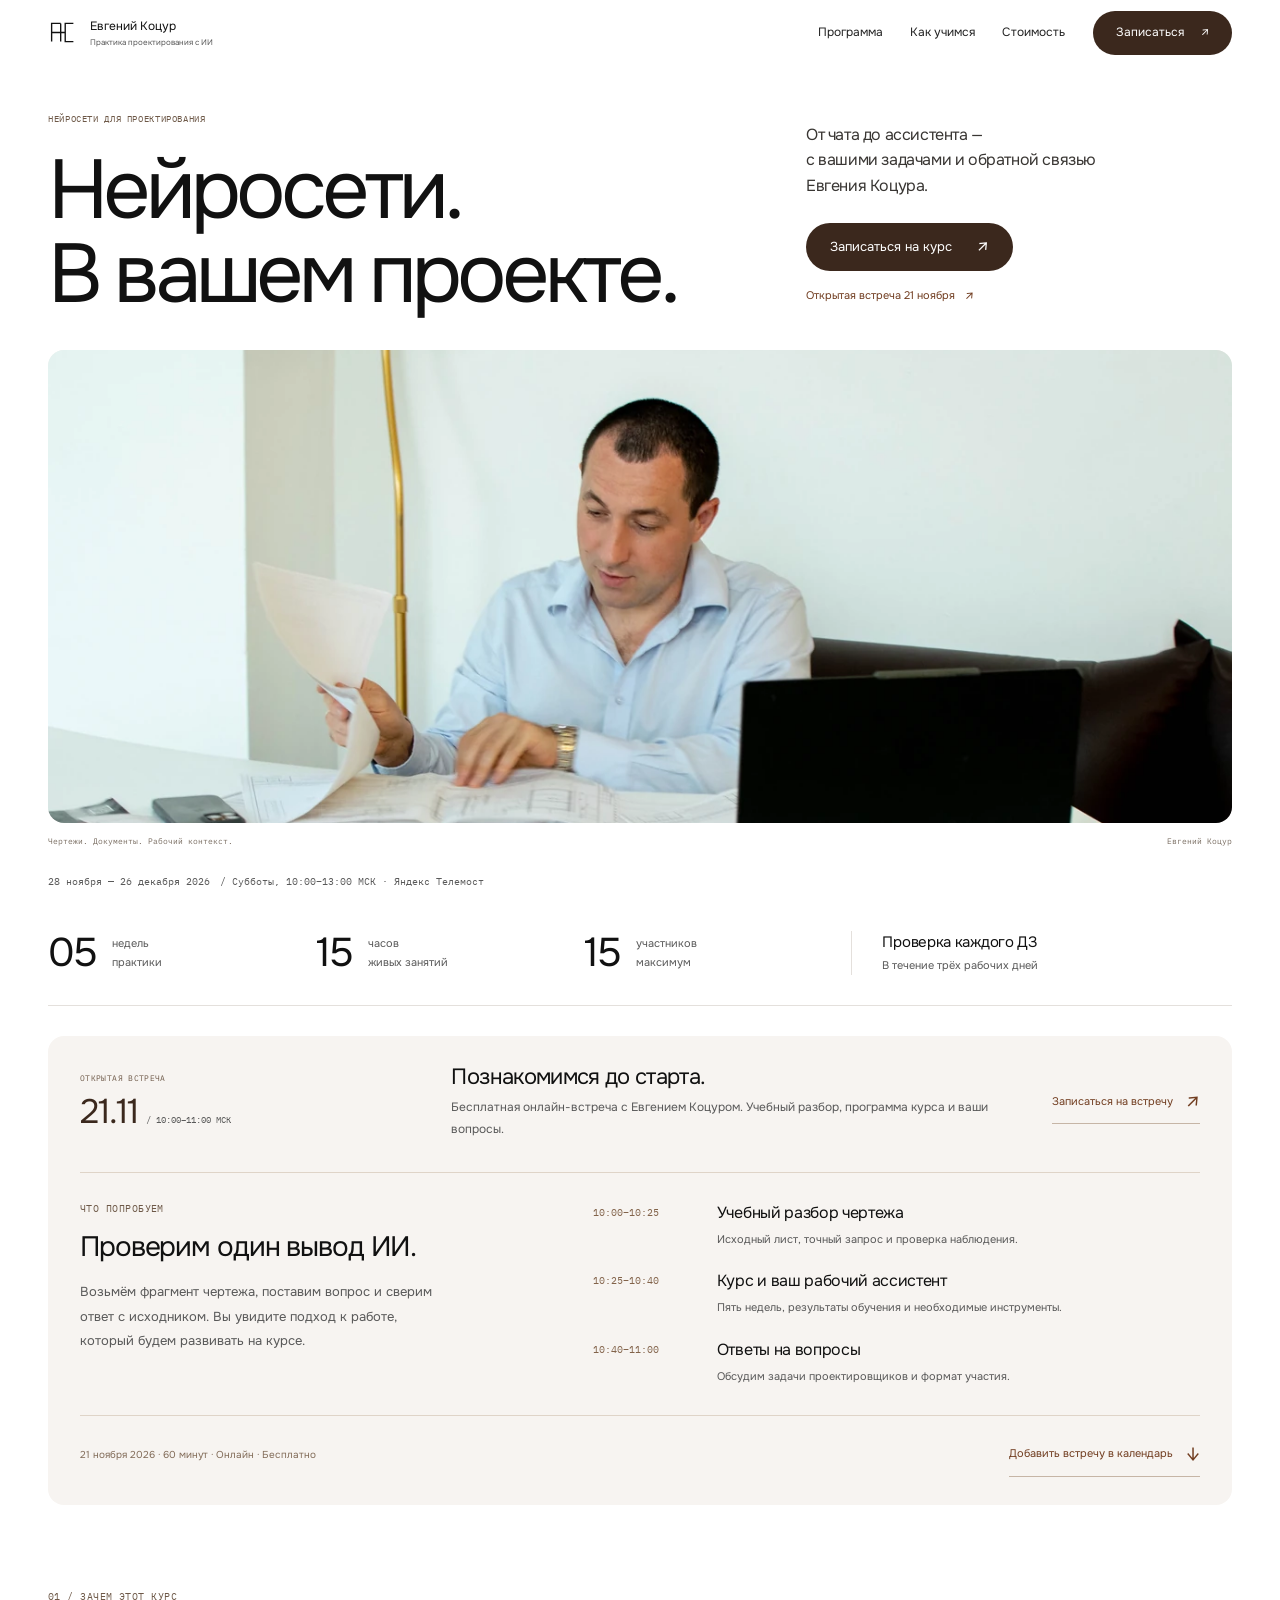
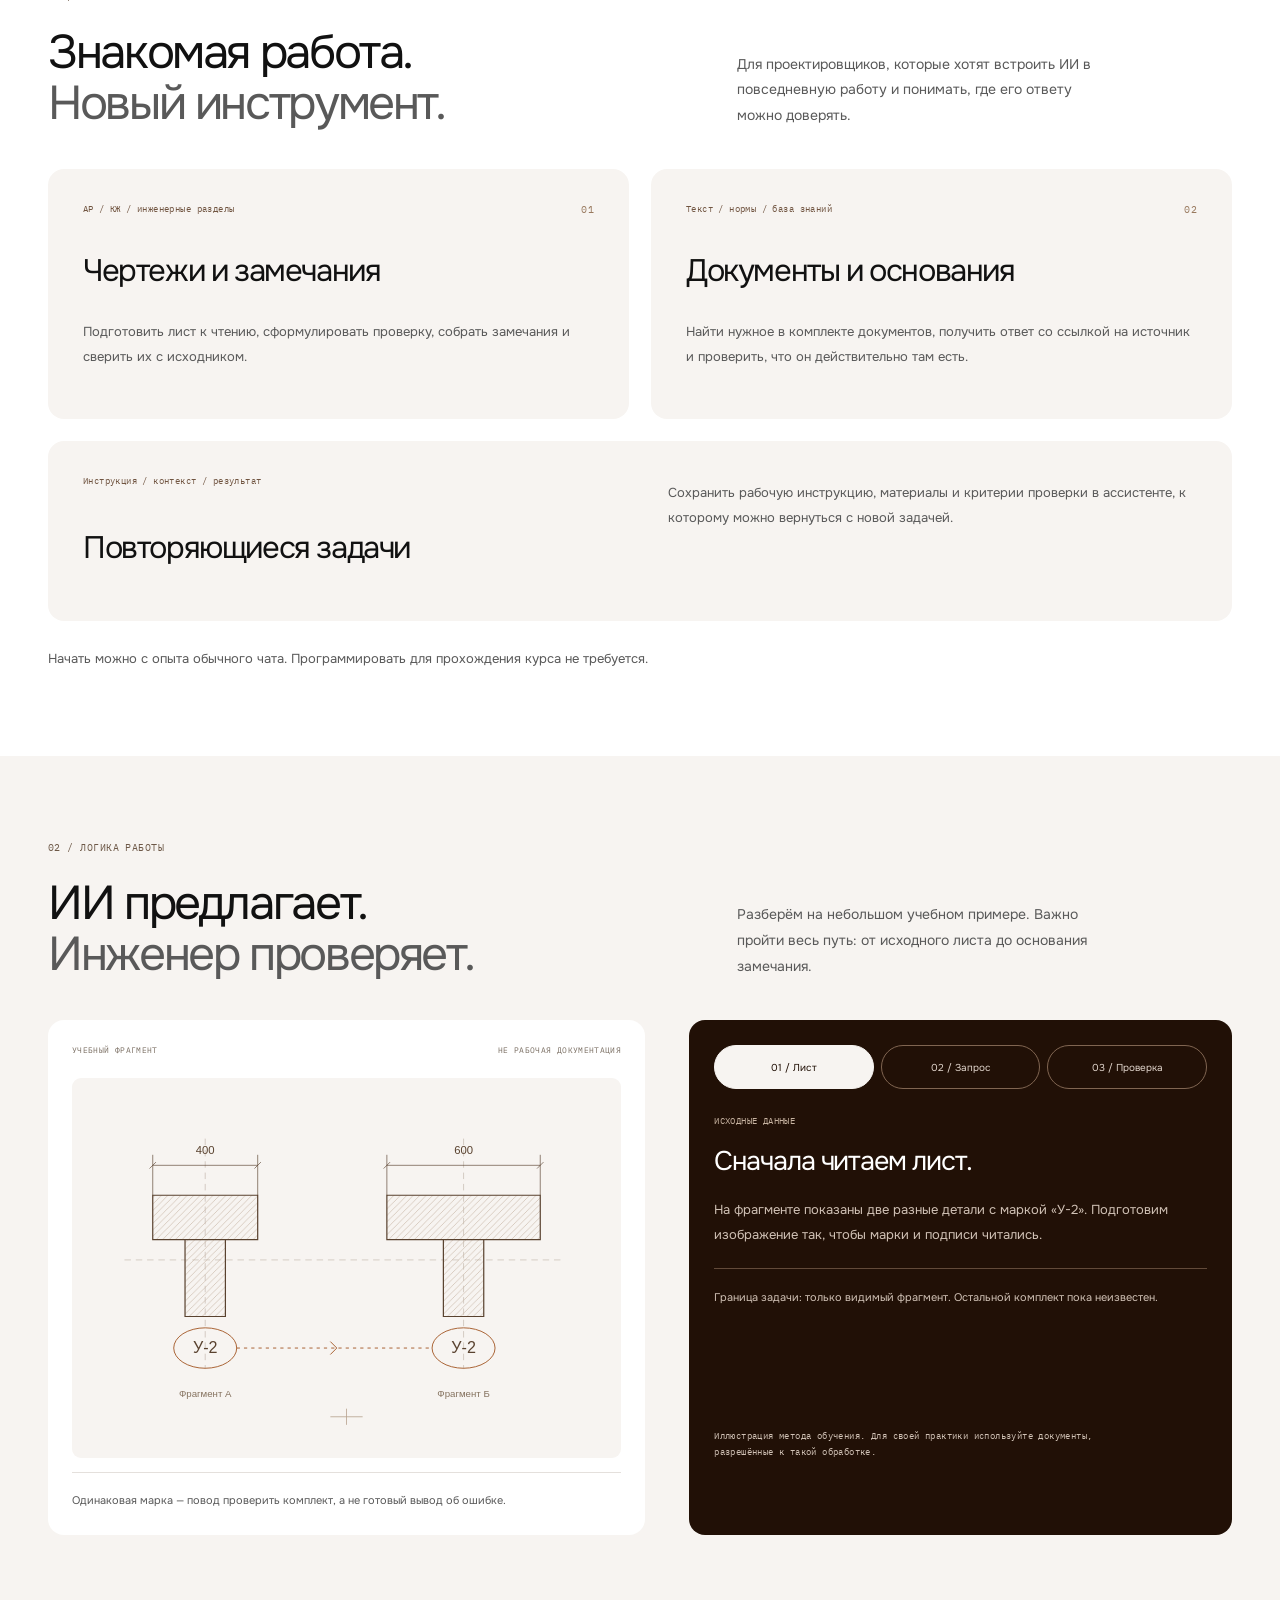
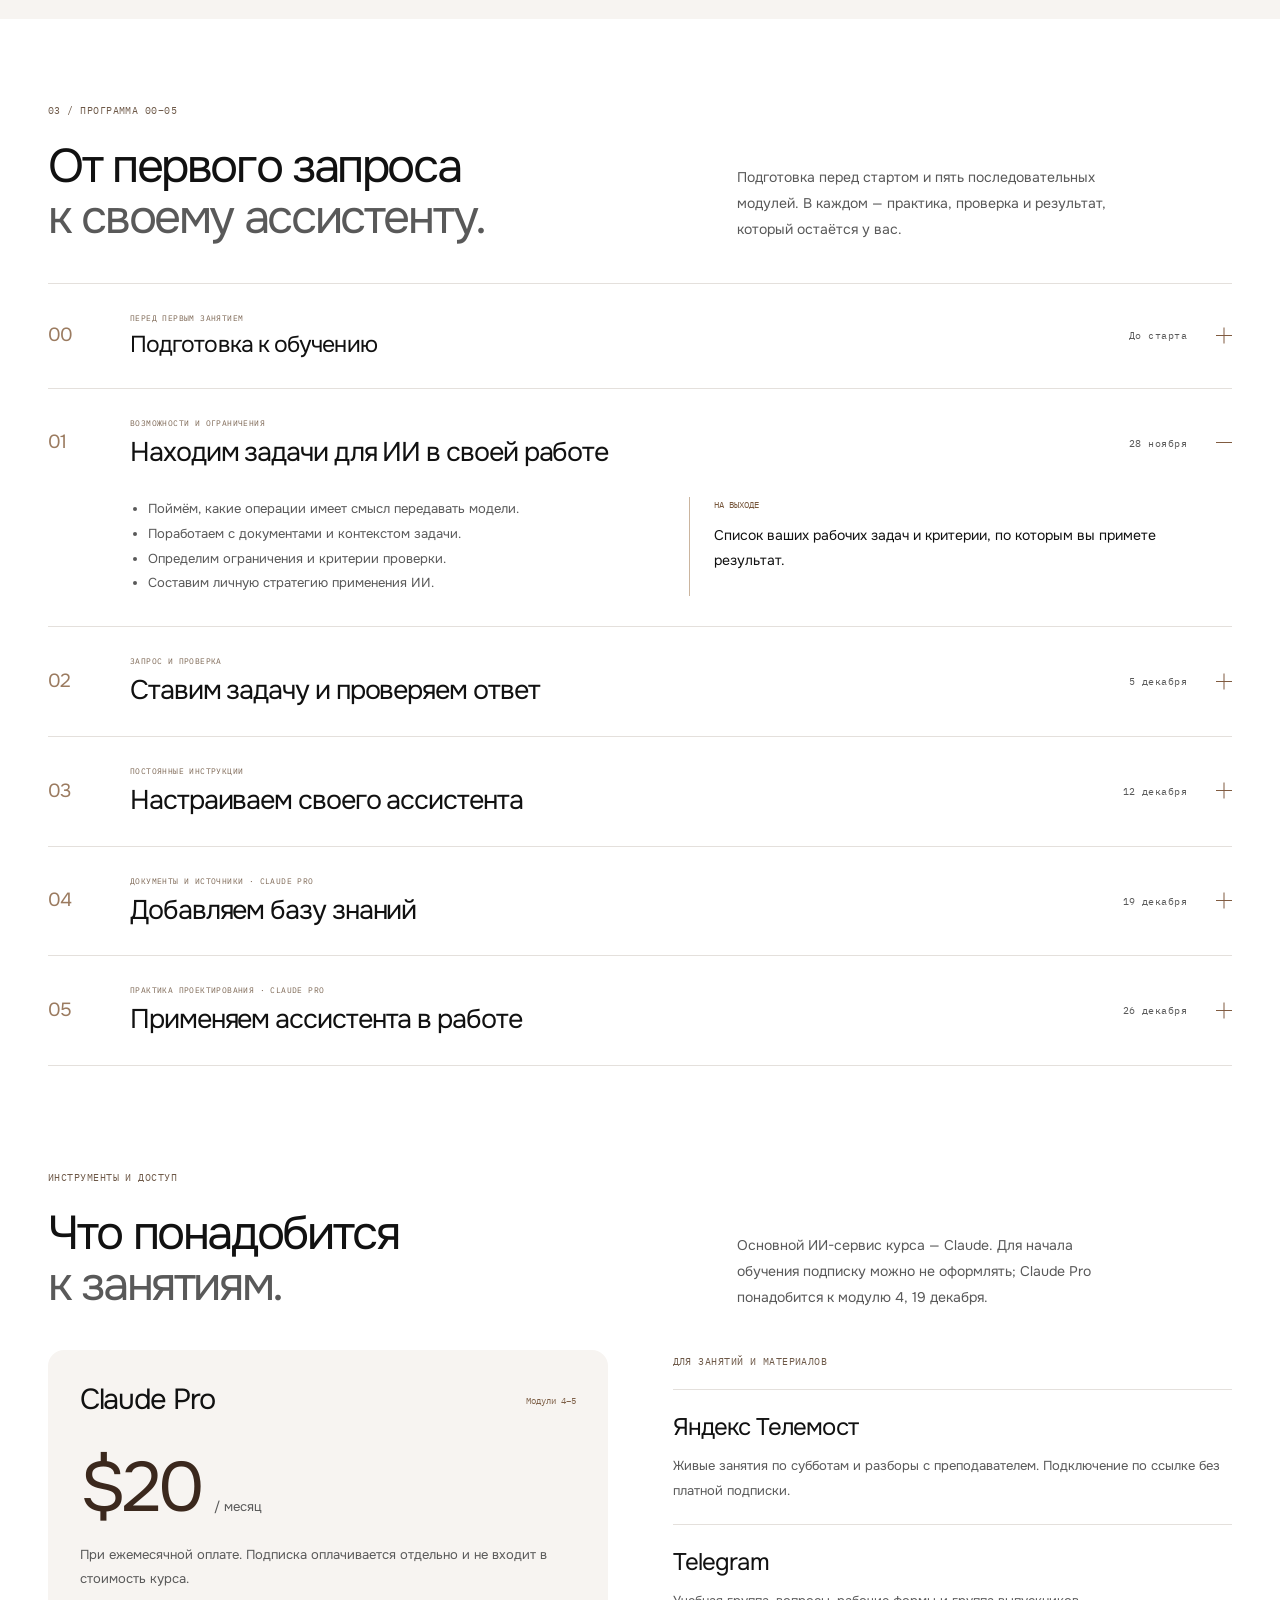
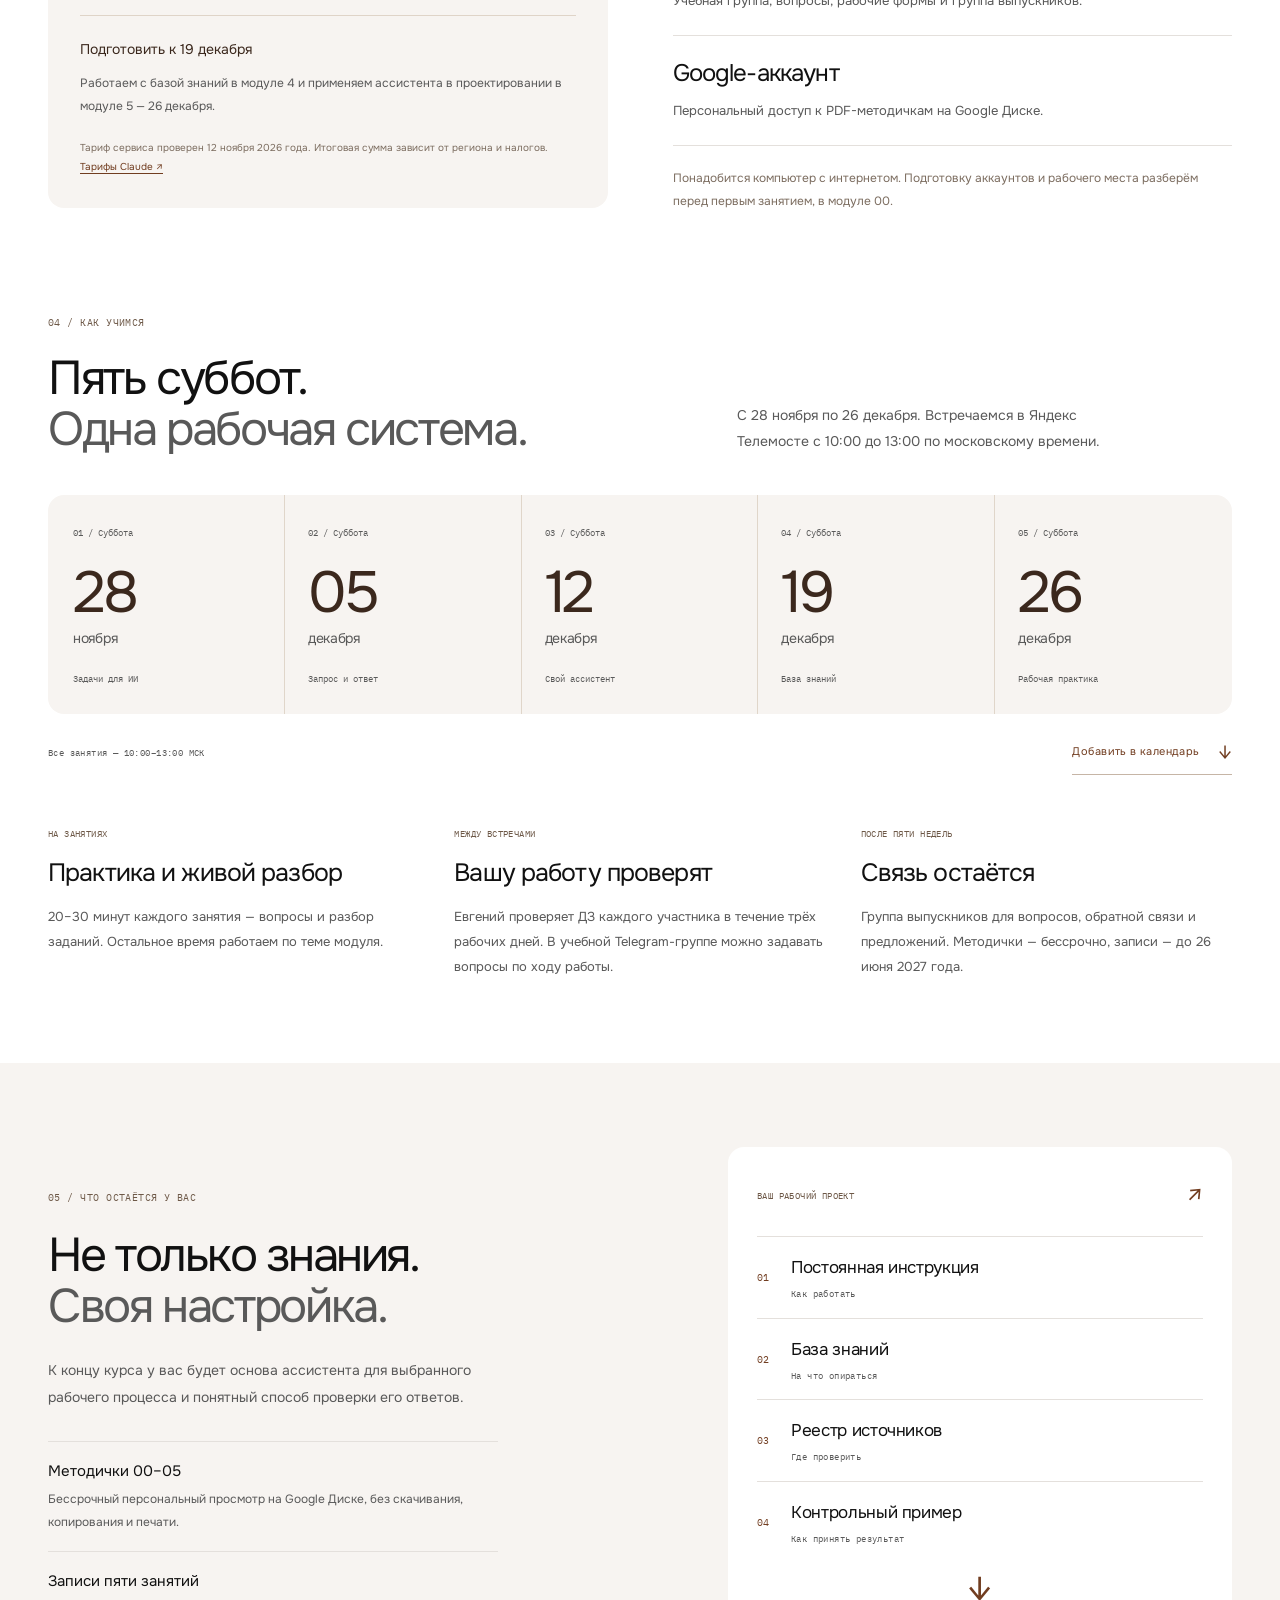
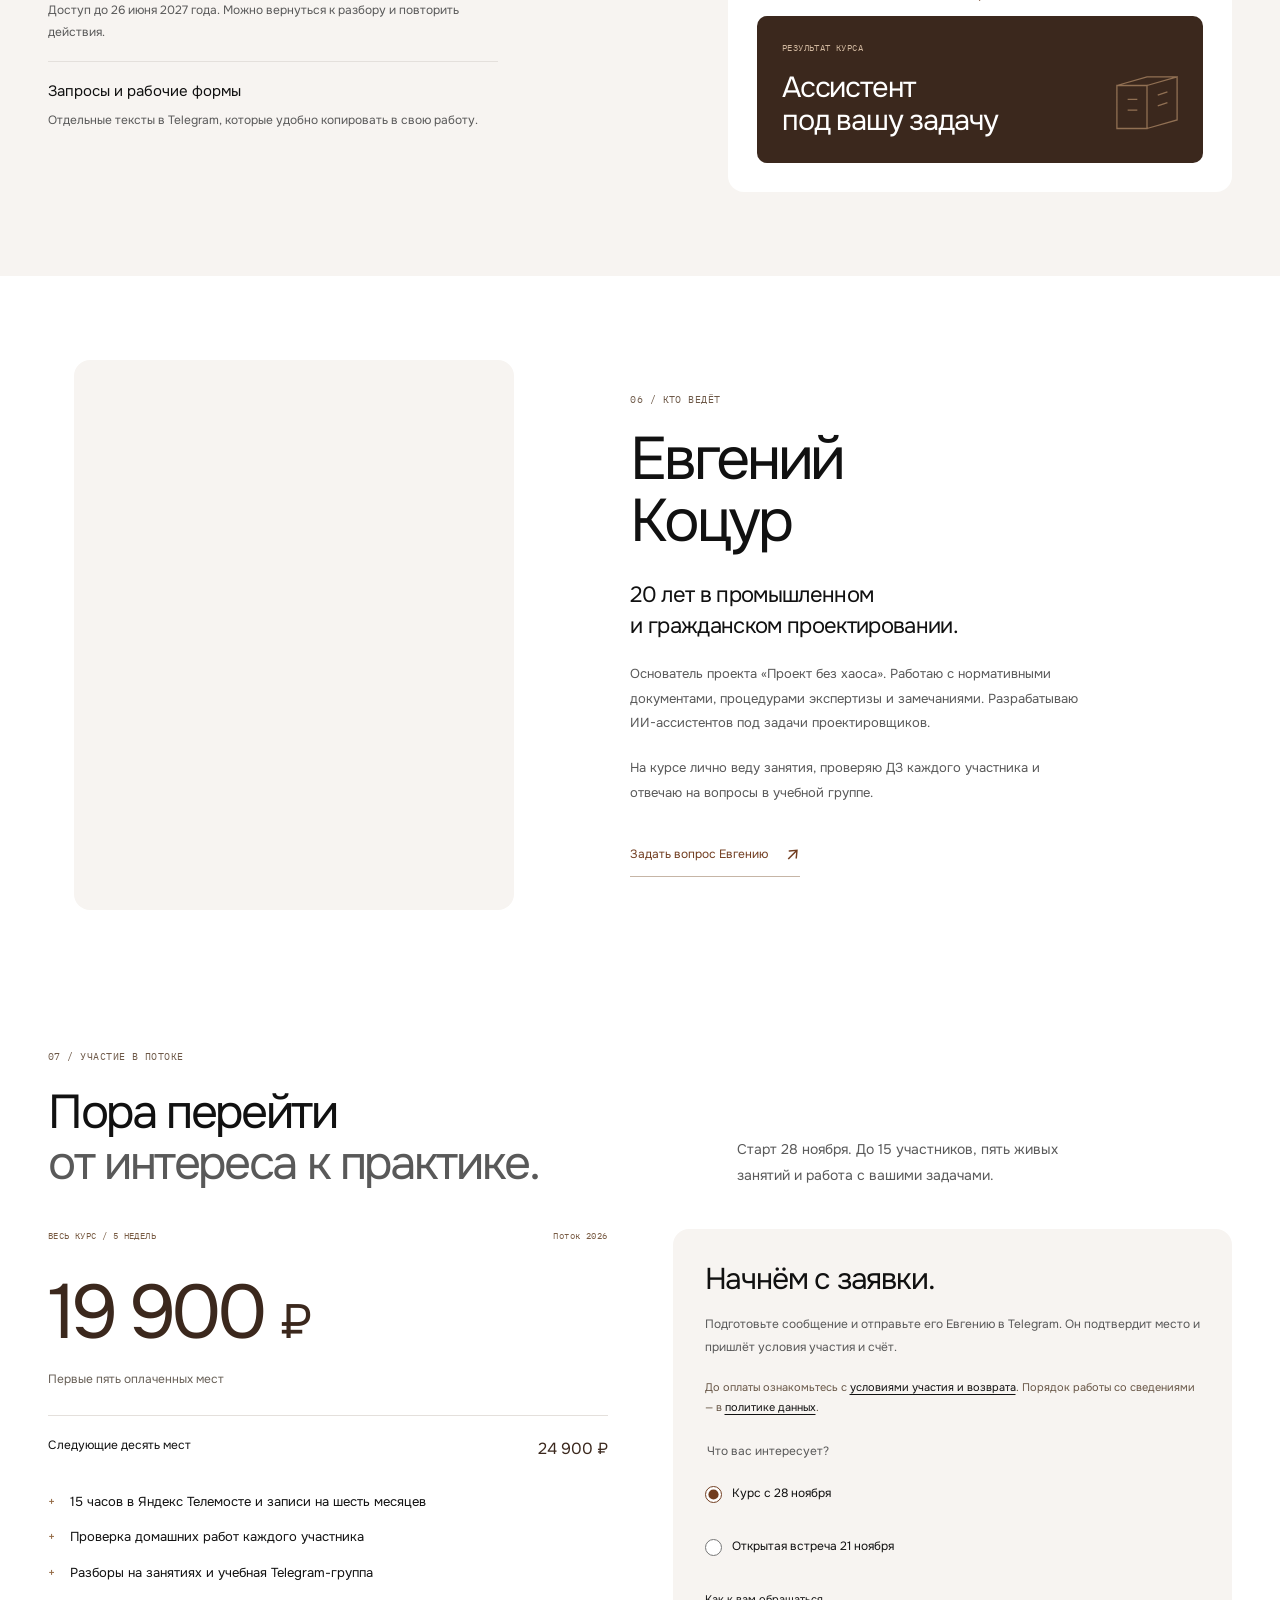
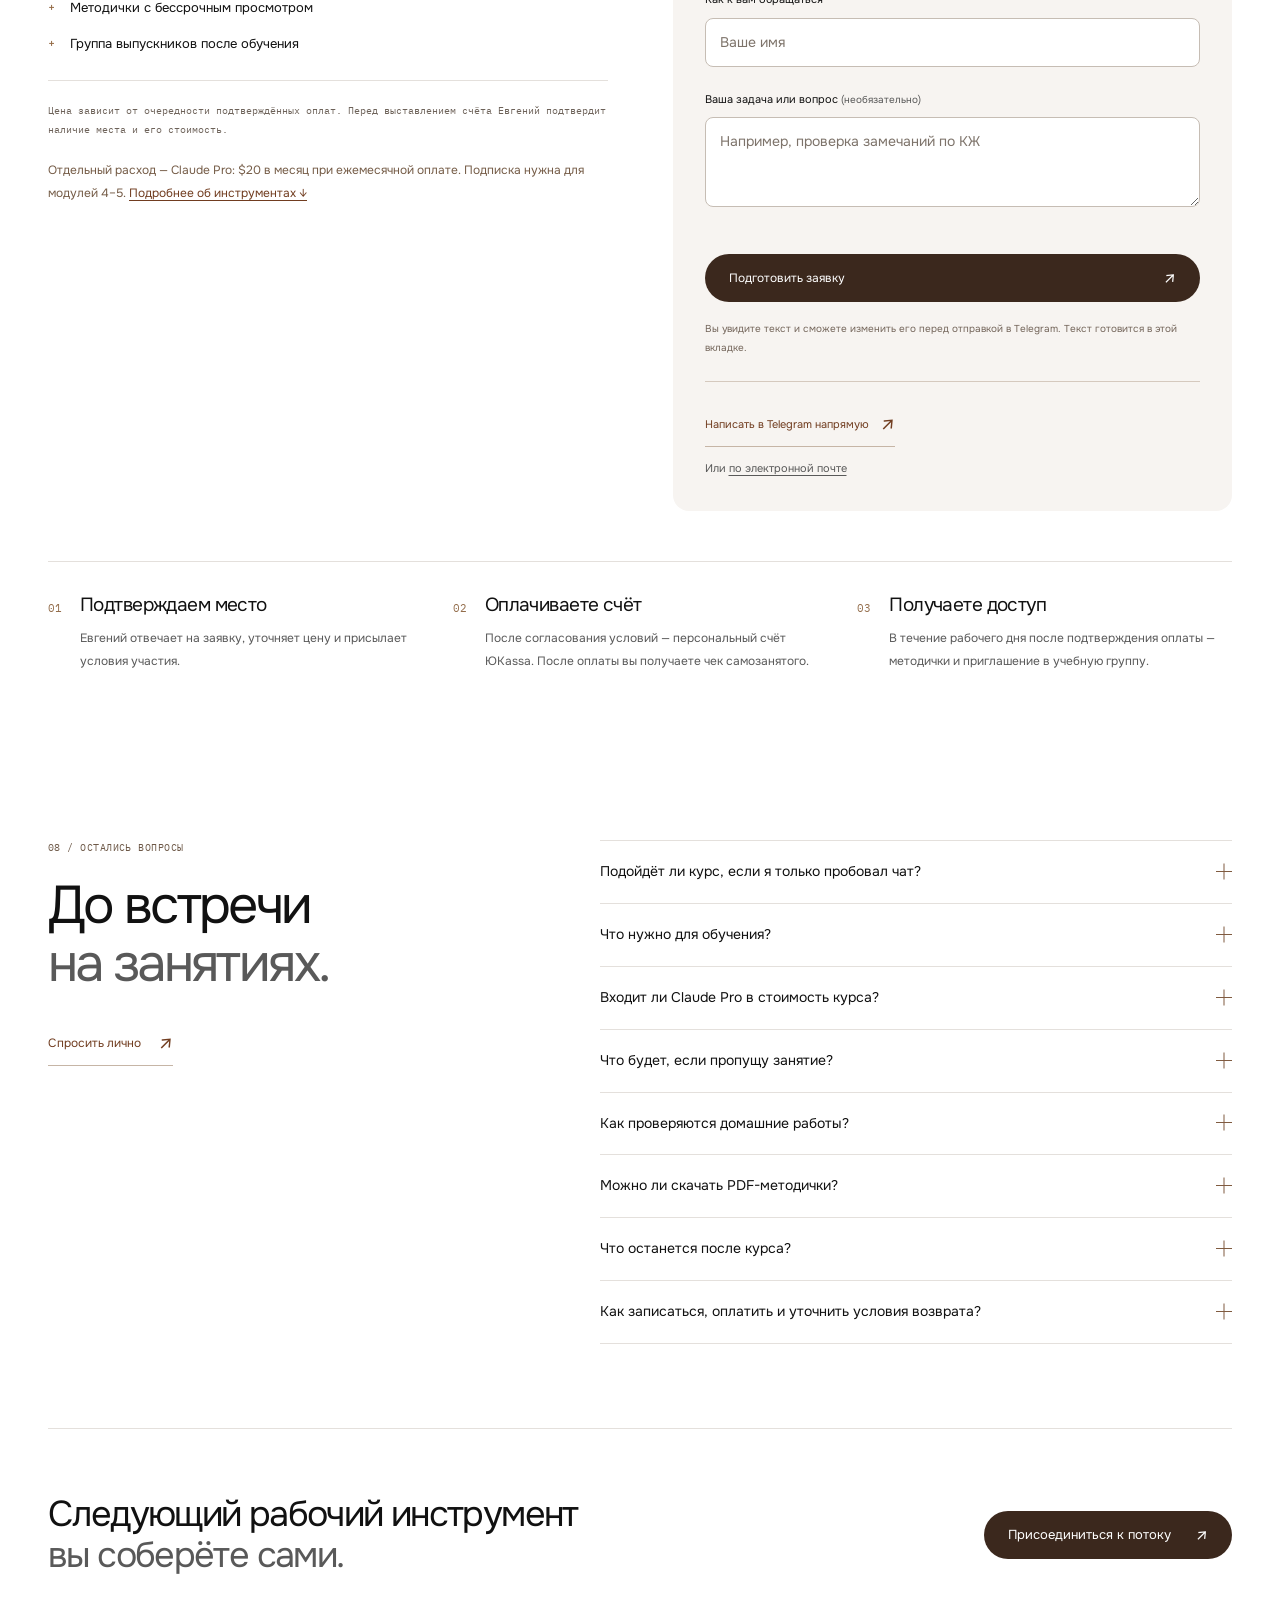
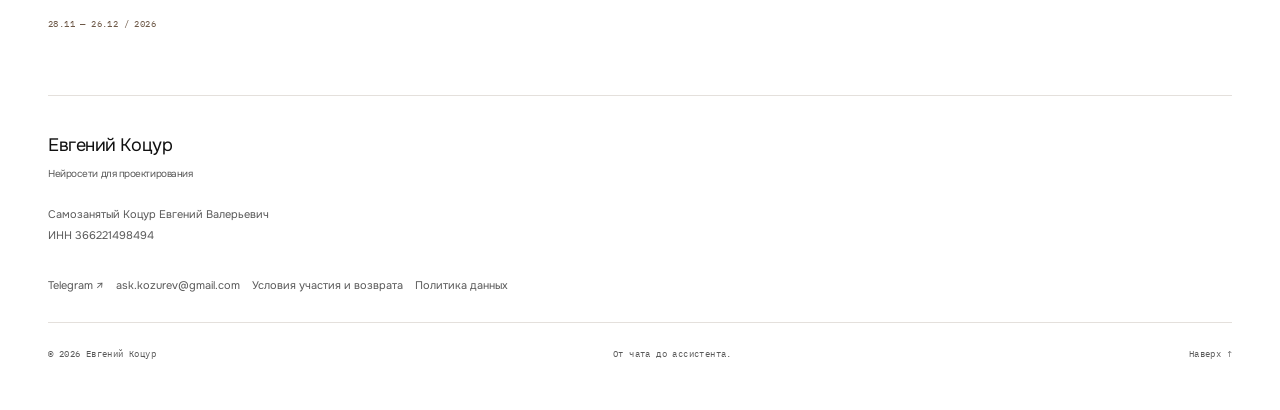
==== commit 3fffc5f2: "feat: перевести курс на Яндекс Телемост" ====
--- a/index.html
+++ b/index.html
@@ -4,7 +4,7 @@
   <meta charset="utf-8">
   <meta name="viewport" content="width=device-width, initial-scale=1">
   <title>Нейросети для проектирования: от чата до ассистента — курс Евгения Коцура</title>
-  <meta name="description" content="Практический онлайн-курс для проектировщиков. 5 недель, 15 часов в Zoom, проверка каждой домашней работы. Старт 28 ноября 2026. Первые 5 оплаченных мест — 19 900 ₽, затем 24 900 ₽.">
+  <meta name="description" content="Практический онлайн-курс для проектировщиков. 5 недель, 15 часов в Яндекс Телемосте, проверка каждой домашней работы. Старт 28 ноября 2026. Первые 5 оплаченных мест — 19 900 ₽, затем 24 900 ₽.">
   <meta name="theme-color" content="#ffffff">
   <meta name="color-scheme" content="light">
   <meta name="referrer" content="no-referrer">
@@ -15,15 +15,15 @@
   <meta property="og:title" content="Нейросети для проектирования: от чата до ассистента">
   <meta property="og:description" content="5 недель практики с Евгением Коцуром. Старт 28 ноября 2026. Открытая встреча — 21 ноября, 10:00–11:00 МСК, бесплатно.">
   <meta property="og:url" content="https://evgeniikotsur.ru/">
-  <meta property="og:image" content="https://evgeniikotsur.ru/images/course-social.png?v=20261112">
+  <meta property="og:image" content="https://evgeniikotsur.ru/images/course-social.png?v=d02b2d612544">
   <meta property="og:image:width" content="1200">
   <meta property="og:image:height" content="630">
   <meta property="og:image:alt" content="Нейросети для проектирования: от чата до ассистента. Евгений Коцур, 20 лет в ПГС. Старт 28 ноября 2026.">
   <meta name="twitter:card" content="summary_large_image">
   <link rel="icon" href="images/course-mark.svg" type="image/svg+xml">
   <link rel="preload" href="fonts/onest-regular.ttf" as="font" type="font/ttf" crossorigin>
-  <link rel="stylesheet" href="css/style.css">
-  <script src="js/main.js" defer></script>
+  <link rel="stylesheet" href="css/style.css?v=1bcd52c36aed">
+  <script src="js/main.js?v=4af71f09eb66" defer></script>
 </head>
 <body>
   <a class="skip-link" href="#main">Перейти к содержанию</a>
@@ -47,7 +47,7 @@
         <picture class="work-photo-frame"><img src="images/author-work-1280.webp" srcset="images/author-work-1280.webp 1280w, images/author-work-2400.webp 2400w" sizes="(max-width:800px) calc(100vw - 36px), (max-width:1100px) calc(100vw - 64px), (max-width:1280px) calc(100vw - 96px), 1184px" width="2400" height="1600" fetchpriority="high" alt="Евгений Коцур за столом с чертежами, архитектурными материалами и ноутбуком"></picture>
         <figcaption><span>Чертежи. Документы. Рабочий контекст.</span><span>Евгений Коцур</span></figcaption>
       </figure>
-      <p class="hero-date"><time datetime="2026-11-28T10:00:00+03:00">28 ноября — 26 декабря 2026</time><span>/ Субботы, 10:00–13:00 МСК · Zoom</span></p>
+      <p class="hero-date"><time datetime="2026-11-28T10:00:00+03:00">28 ноября — 26 декабря 2026</time><span>/ Субботы, 10:00–13:00 МСК · Яндекс Телемост</span></p>
       <dl class="hero-facts"><div><dt>05</dt><dd>недель<br>практики</dd></div><div><dt>15</dt><dd>часов<br>живых занятий</dd></div><div><dt>15</dt><dd>участников<br>максимум</dd></div><div class="fact-text"><dt>Проверка каждого ДЗ</dt><dd>В течение трёх рабочих дней</dd></div></dl>
     </section>
     <section class="open-meeting container" id="meeting" aria-labelledby="open-title">
@@ -97,10 +97,10 @@
     <section class="section container tools-section" id="tools" aria-labelledby="tools-title">
       <div class="section-heading"><p class="eyebrow">Инструменты и доступ</p><h2 id="tools-title">Что понадобится<br><span class="muted">к занятиям.</span></h2><p class="section-intro">Основной ИИ-сервис курса — Claude. Для начала обучения подписку можно не оформлять; Claude Pro понадобится к модулю 4, 19 декабря.</p></div>
       <div class="tools-layout"><article class="claude-plan" aria-labelledby="claude-title"><div class="tool-card-top"><h3 id="claude-title">Claude Pro</h3><span class="tool-stage">Модули 4–5</span></div><p class="tool-price">$20<span>/ месяц</span></p><p class="tool-price-copy">При ежемесячной оплате. Подписка оплачивается отдельно и не входит в стоимость курса.</p><div class="tool-deadline"><span>Подготовить к 19 декабря</span><p>Работаем с базой знаний в модуле 4 и применяем ассистента в проектировании в модуле 5 — 26 декабря.</p></div><p class="tool-price-source">Тариф сервиса проверен 12 ноября 2026 года. Итоговая сумма зависит от региона и налогов. <a href="https://claude.com/pricing" target="_blank" rel="noopener noreferrer">Тарифы Claude ↗</a></p></article>
-      <div class="study-tools"><p class="eyebrow">Для занятий и материалов</p><dl><div><dt>Zoom</dt><dd>Живые занятия по субботам и разборы с преподавателем.</dd></div><div><dt>Telegram</dt><dd>Учебная группа, вопросы, рабочие формы и группа выпускников.</dd></div><div><dt>Google-аккаунт</dt><dd>Персональный доступ к PDF-методичкам на Google Диске.</dd></div></dl><p class="tools-preparation">Понадобится компьютер с интернетом. Подготовку аккаунтов и рабочего места разберём перед первым занятием, в модуле 00.</p></div></div>
+      <div class="study-tools"><p class="eyebrow">Для занятий и материалов</p><dl><div><dt>Яндекс Телемост</dt><dd>Живые занятия по субботам и разборы с преподавателем. Подключение по ссылке без платной подписки.</dd></div><div><dt>Telegram</dt><dd>Учебная группа, вопросы, рабочие формы и группа выпускников.</dd></div><div><dt>Google-аккаунт</dt><dd>Персональный доступ к PDF-методичкам на Google Диске.</dd></div></dl><p class="tools-preparation">Понадобится компьютер с интернетом. Подготовку аккаунтов и рабочего места разберём перед первым занятием, в модуле 00.</p></div></div>
     </section>
     <section class="section container" id="format" aria-labelledby="format-title">
-      <div class="section-heading"><p class="eyebrow">04 / Как учимся</p><h2 id="format-title">Пять суббот.<br><span class="muted">Одна рабочая система.</span></h2><p class="section-intro">С 28 ноября по 26 декабря. Встречаемся в Zoom с 10:00 до 13:00 по московскому времени.</p></div>
+      <div class="section-heading"><p class="eyebrow">04 / Как учимся</p><h2 id="format-title">Пять суббот.<br><span class="muted">Одна рабочая система.</span></h2><p class="section-intro">С 28 ноября по 26 декабря. Встречаемся в Яндекс Телемосте с 10:00 до 13:00 по московскому времени.</p></div>
       <ol class="calendar" aria-label="Расписание занятий"><li><span>01 / Суббота</span><time datetime="2026-11-28T10:00:00+03:00">28<span>ноября</span></time><span>Задачи для ИИ</span></li><li><span>02 / Суббота</span><time datetime="2026-12-05T10:00:00+03:00">05<span>декабря</span></time><span>Запрос и ответ</span></li><li><span>03 / Суббота</span><time datetime="2026-12-12T10:00:00+03:00">12<span>декабря</span></time><span>Свой ассистент</span></li><li><span>04 / Суббота</span><time datetime="2026-12-19T10:00:00+03:00">19<span>декабря</span></time><span>База знаний</span></li><li><span>05 / Суббота</span><time datetime="2026-12-26T10:00:00+03:00">26<span>декабря</span></time><span>Рабочая практика</span></li></ol>
       <div class="calendar-footer"><span>Все занятия — 10:00–13:00 МСК</span><a class="text-link" href="course-schedule.ics" download>Добавить в календарь <span aria-hidden="true">↓</span></a></div>
       <div class="format-grid"><article><span class="eyebrow">На занятиях</span><h3>Практика и живой разбор</h3><p>20–30 минут каждого занятия — вопросы и разбор заданий. Остальное время работаем по теме модуля.</p></article><article><span class="eyebrow">Между встречами</span><h3>Вашу работу проверят</h3><p>Евгений проверяет ДЗ каждого участника в течение трёх рабочих дней. В учебной Telegram-группе можно задавать вопросы по ходу работы.</p></article><article><span class="eyebrow">После пяти недель</span><h3>Связь остаётся</h3><p>Группа выпускников для вопросов, обратной связи и предложений. Методички — бессрочно, записи — до 26 июня 2027 года.</p></article></div>
@@ -116,7 +116,7 @@
     <section class="section enroll-section" id="enroll" aria-labelledby="enroll-title"><div class="container">
       <div class="section-heading"><p class="eyebrow">07 / Участие в потоке</p><h2 id="enroll-title">Пора перейти<br><span class="muted">от интереса к практике.</span></h2><p class="section-intro">Старт 28 ноября. До 15 участников, пять живых занятий и работа с вашими задачами.</p></div>
       <div class="enroll-layout">
-        <div class="price-panel"><div class="price-top"><span class="eyebrow">Весь курс / 5 недель</span><span class="price-label">Поток 2026</span></div><p class="price">19 900 <span>₽</span></p><p class="price-caption">Первые пять оплаченных мест</p><div class="next-price"><span>Следующие десять мест</span><span>24 900 ₽</span></div><ul class="included-list"><li>15 часов в Zoom и записи на шесть месяцев</li><li>Проверка домашних работ каждого участника</li><li>Разборы на занятиях и учебная Telegram-группа</li><li>Методички с бессрочным просмотром</li><li>Группа выпускников после обучения</li></ul><p class="price-note">Цена зависит от очередности подтверждённых оплат. Перед выставлением счёта Евгений подтвердит наличие места и его стоимость.</p><p class="subscription-cost">Отдельный расход — Claude Pro: $20 в месяц при ежемесячной оплате. Подписка нужна для модулей 4–5. <a href="#tools">Подробнее об инструментах ↓</a></p></div>
+        <div class="price-panel"><div class="price-top"><span class="eyebrow">Весь курс / 5 недель</span><span class="price-label">Поток 2026</span></div><p class="price">19 900 <span>₽</span></p><p class="price-caption">Первые пять оплаченных мест</p><div class="next-price"><span>Следующие десять мест</span><span>24 900 ₽</span></div><ul class="included-list"><li>15 часов в Яндекс Телемосте и записи на шесть месяцев</li><li>Проверка домашних работ каждого участника</li><li>Разборы на занятиях и учебная Telegram-группа</li><li>Методички с бессрочным просмотром</li><li>Группа выпускников после обучения</li></ul><p class="price-note">Цена зависит от очередности подтверждённых оплат. Перед выставлением счёта Евгений подтвердит наличие места и его стоимость.</p><p class="subscription-cost">Отдельный расход — Claude Pro: $20 в месяц при ежемесячной оплате. Подписка нужна для модулей 4–5. <a href="#tools">Подробнее об инструментах ↓</a></p></div>
         <div class="enroll-form-panel"><h3>Начнём с заявки.</h3><p class="form-intro">Подготовьте сообщение и отправьте его Евгению в Telegram. Он подтвердит место и пришлёт условия участия и счёт.</p>
           <p class="enrollment-terms">До оплаты ознакомьтесь с <a href="offer.html">условиями участия и возврата</a>. Порядок работы со сведениями — в <a href="privacy.html">политике данных</a>.</p>
           <form id="enrollment-form" hidden>
@@ -134,7 +134,7 @@
     </div></section>
     <section class="section container faq-section" id="faq" aria-labelledby="faq-title"><div class="faq-heading"><p class="eyebrow">08 / Остались вопросы</p><h2 id="faq-title">До встречи<br><span class="muted">на занятиях.</span></h2><a class="text-link" href="https://t.me/EvgeniyKotzur" target="_blank" rel="noopener noreferrer">Спросить лично <span aria-hidden="true">↗</span></a></div><div class="faq-list">
       <details><summary>Подойдёт ли курс, если я только пробовал чат?<span class="expand-mark" aria-hidden="true"></span></summary><p>Да. Начинаем с подготовки инструментов и постановки задачи, затем переходим к своему ассистенту и базе знаний. Для практики пригодятся ваши задачи из проектирования; программирование не требуется.</p></details>
-      <details><summary>Что нужно для обучения?<span class="expand-mark" aria-hidden="true"></span></summary><p>Компьютер с интернетом, аккаунт Claude, Zoom, Telegram и Google-аккаунт для персонального доступа к методичкам. Основной ИИ-сервис — Claude. К модулю 4, 19 декабря, потребуется Claude Pro; подготовку рабочего места разберём до первого занятия.</p></details>
+      <details><summary>Что нужно для обучения?<span class="expand-mark" aria-hidden="true"></span></summary><p>Компьютер с интернетом, аккаунт Claude, возможность открыть Яндекс Телемост в браузере, Telegram и Google-аккаунт для персонального доступа к методичкам. Основной ИИ-сервис — Claude. К модулю 4, 19 декабря, потребуется Claude Pro; подготовку рабочего места разберём до первого занятия.</p></details>
       <details><summary>Входит ли Claude Pro в стоимость курса?<span class="expand-mark" aria-hidden="true"></span></summary><p>Нет. Подписка оплачивается отдельно: $20 в месяц при ежемесячной оплате по тарифу сервиса. Она необходима для модулей 4–5, занятия пройдут 19 и 26 декабря. Для начала курса оформлять её заранее не требуется. Итоговая цена сервиса зависит от региона и налогов; <a href="https://claude.com/pricing" target="_blank" rel="noopener noreferrer">проверьте тариф Claude</a> при оформлении.</p></details>
       <details><summary>Что будет, если пропущу занятие?<span class="expand-mark" aria-hidden="true"></span></summary><p>Останется запись: доступ к записям пяти занятий — до 26 июня 2027 года. Вопросы по материалу можно задавать в учебной группе, а домашнюю работу сдавать на проверку.</p></details>
       <details><summary>Как проверяются домашние работы?<span class="expand-mark" aria-hidden="true"></span></summary><p>Евгений проверяет работу каждого участника в течение трёх рабочих дней. На каждом занятии 20–30 минут отводится вопросам и групповому разбору заданий.</p></details>
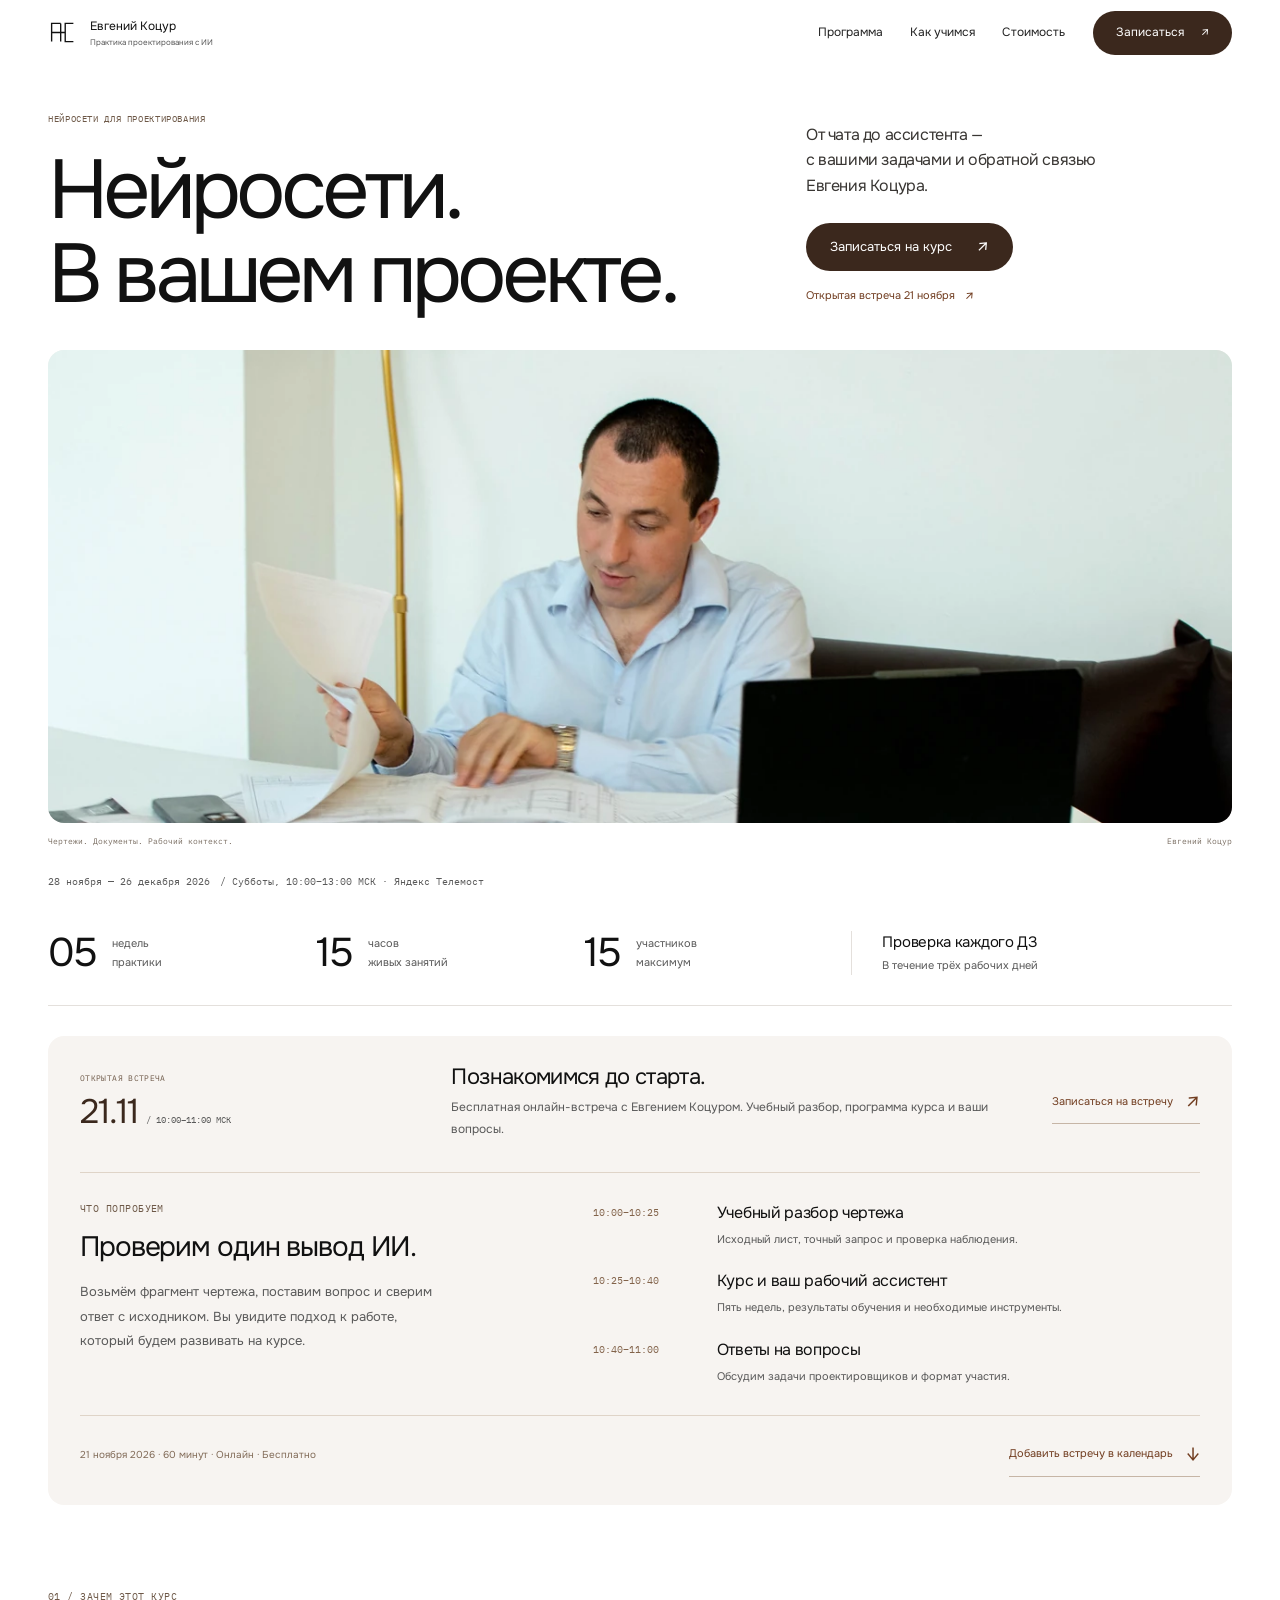
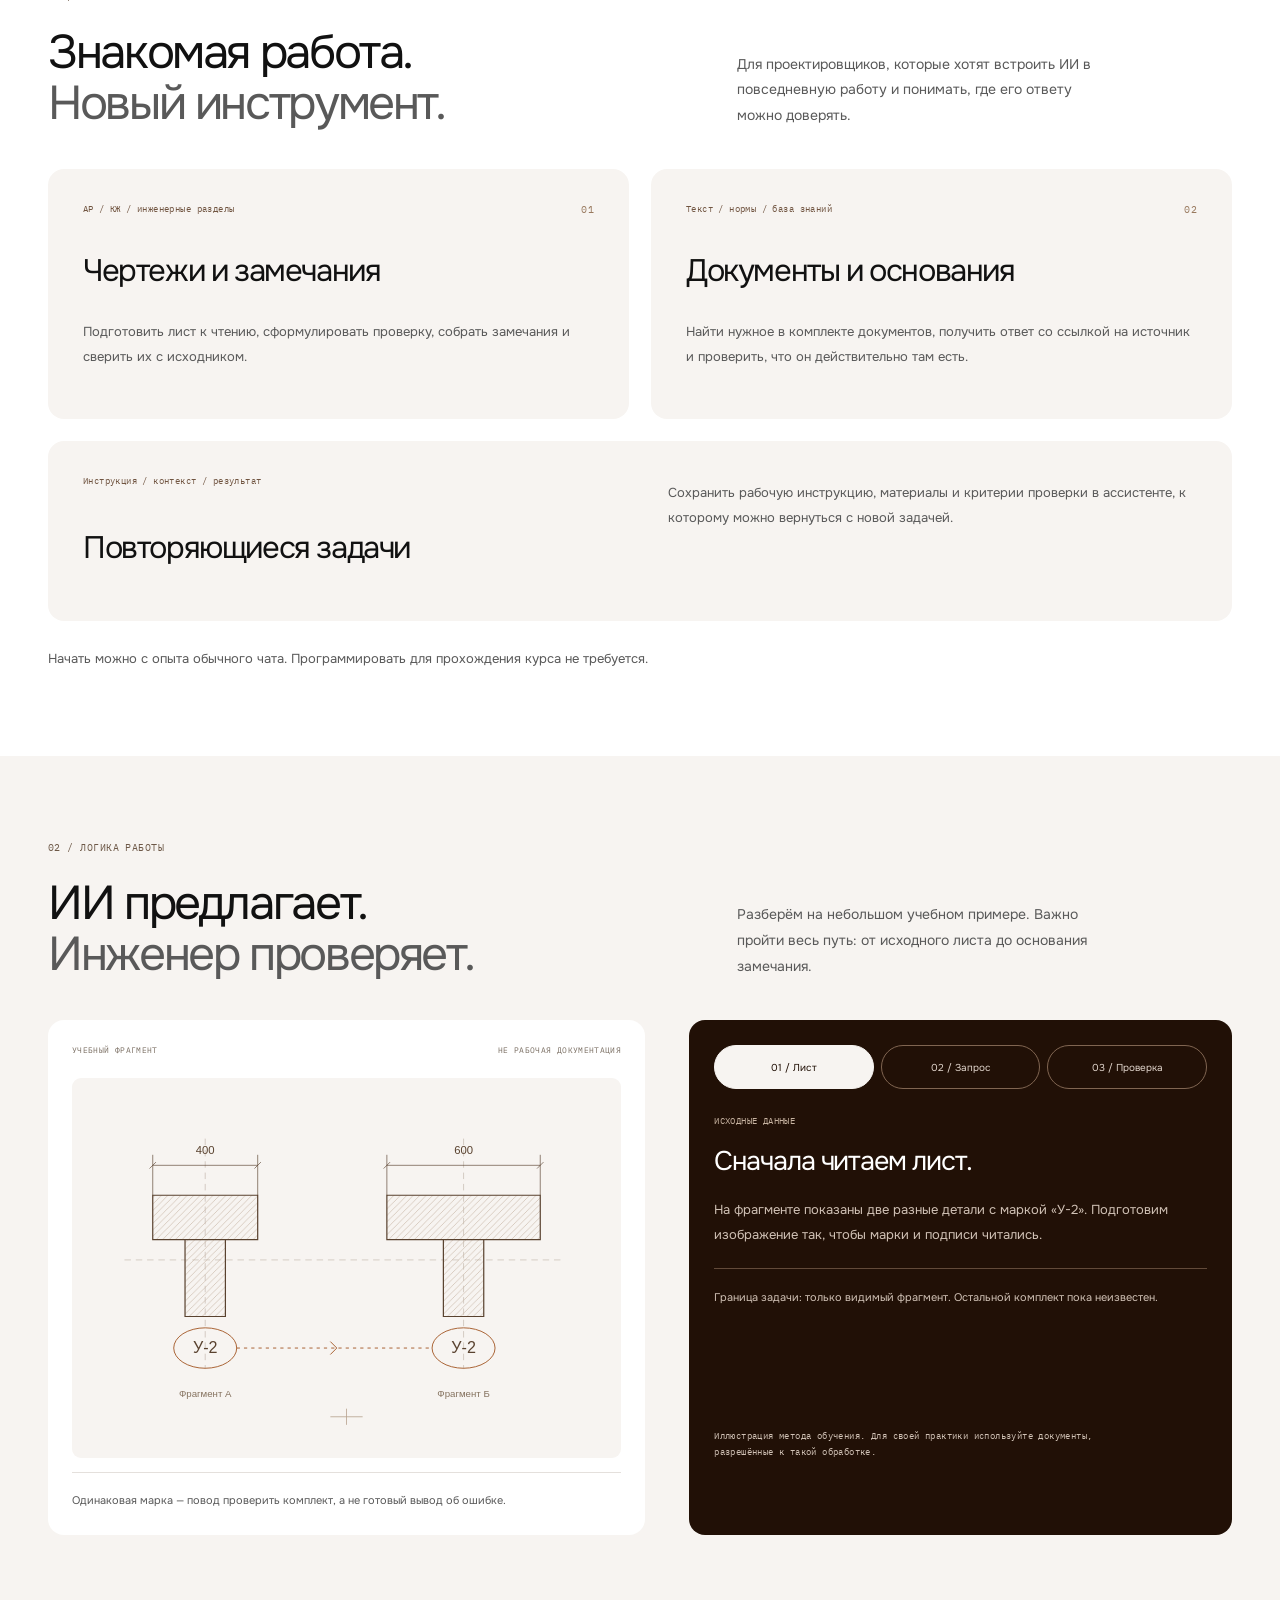
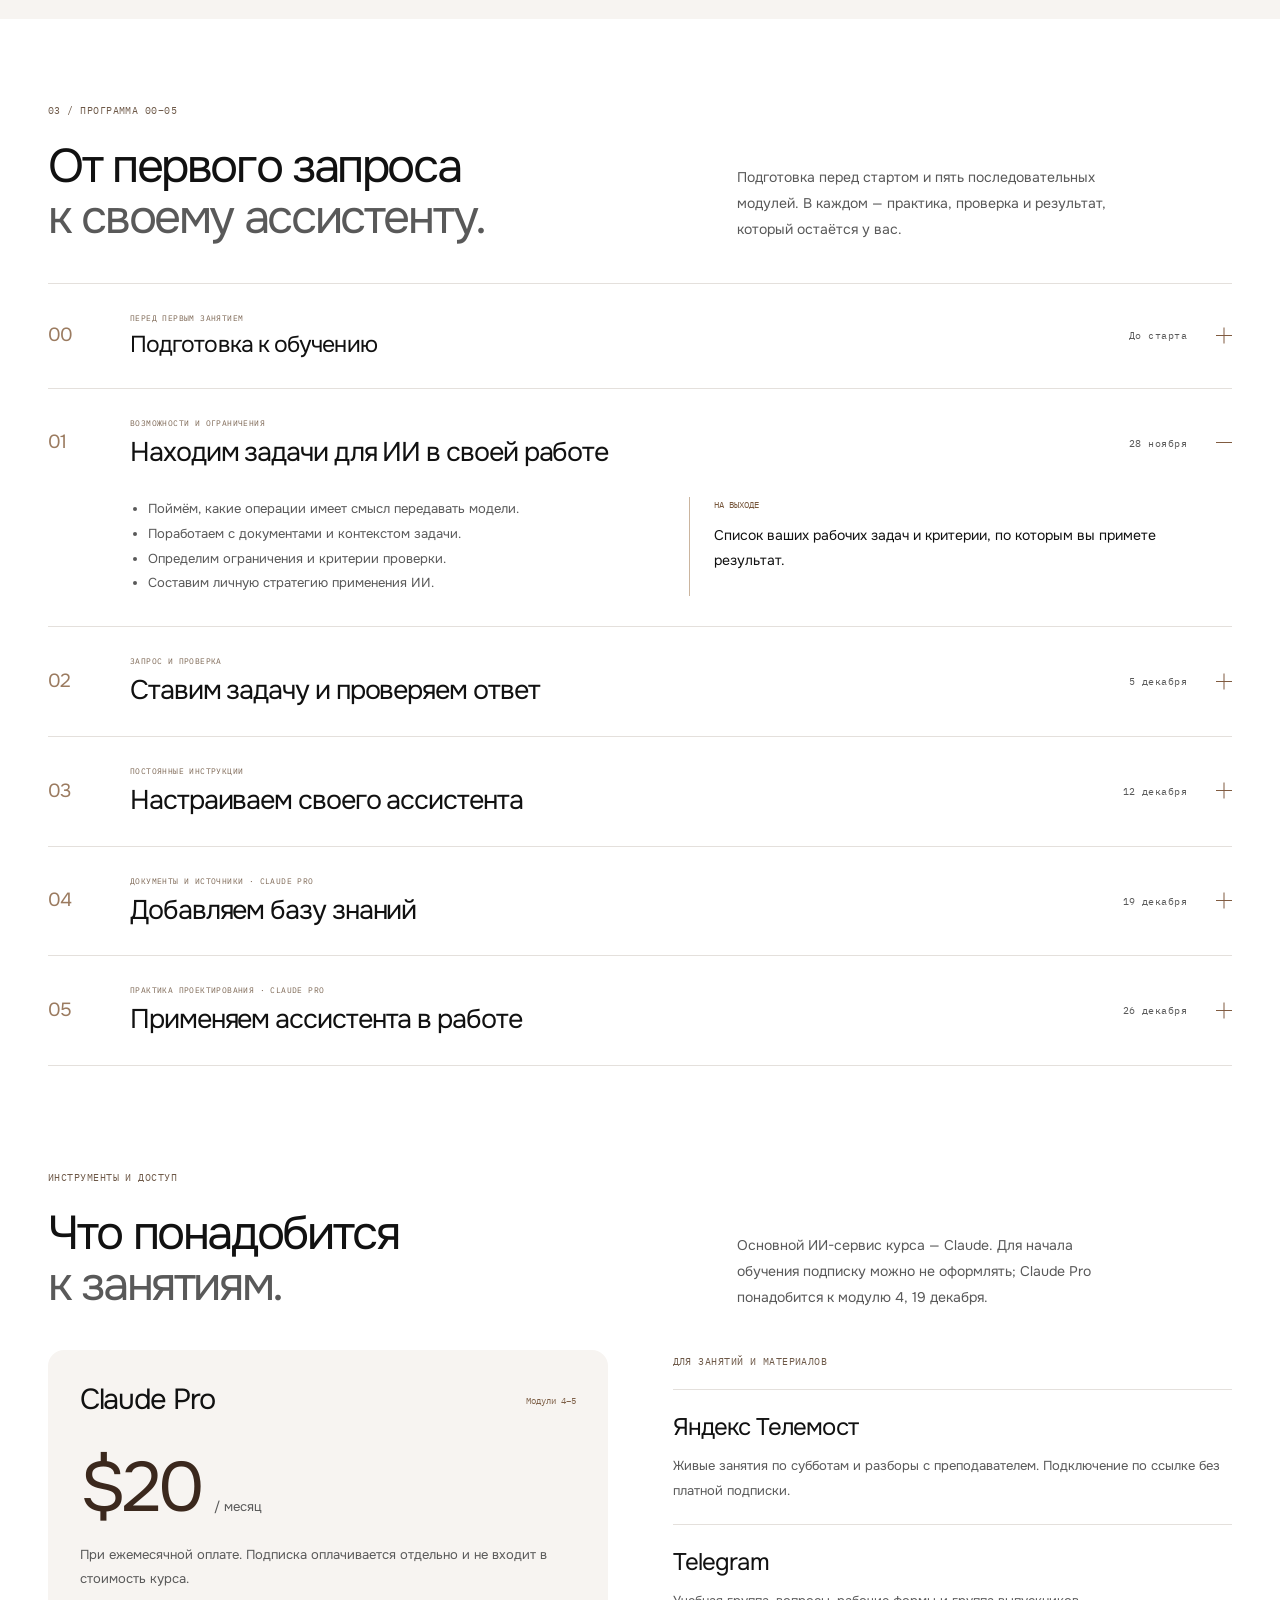
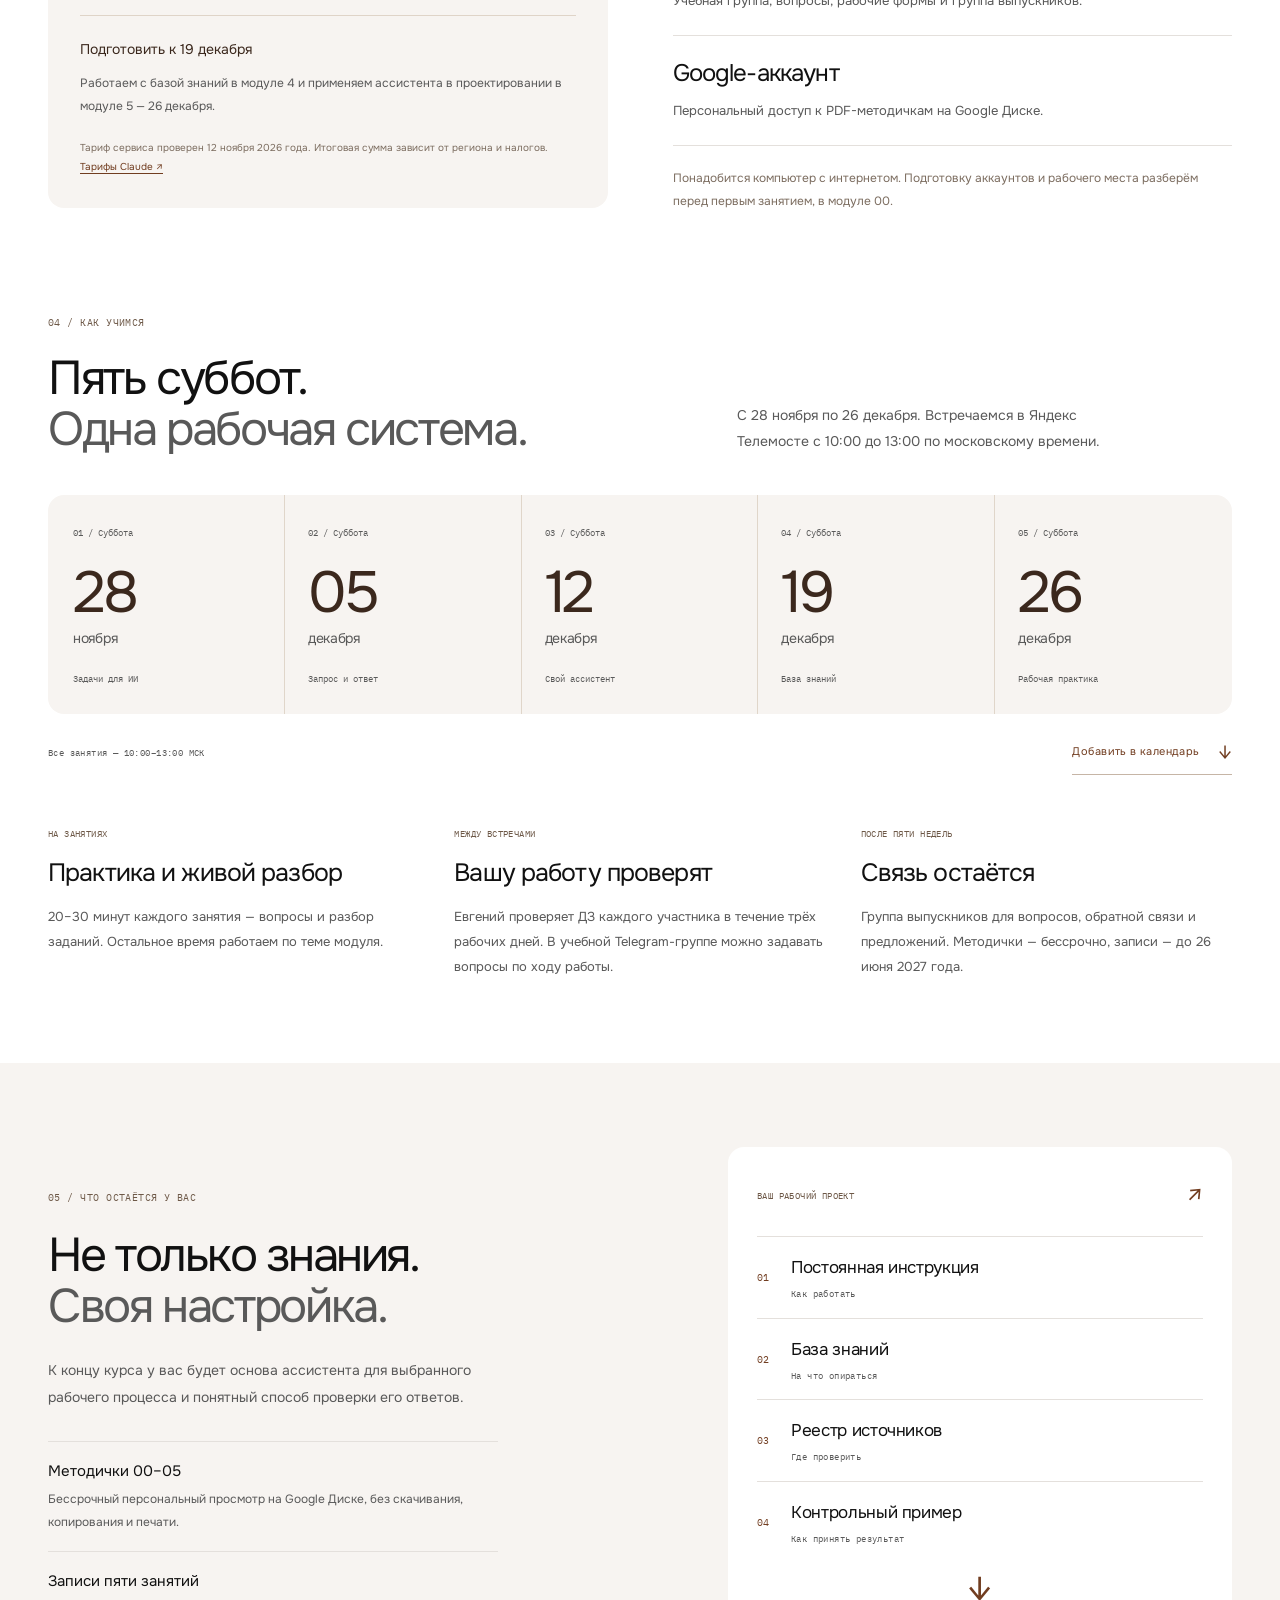
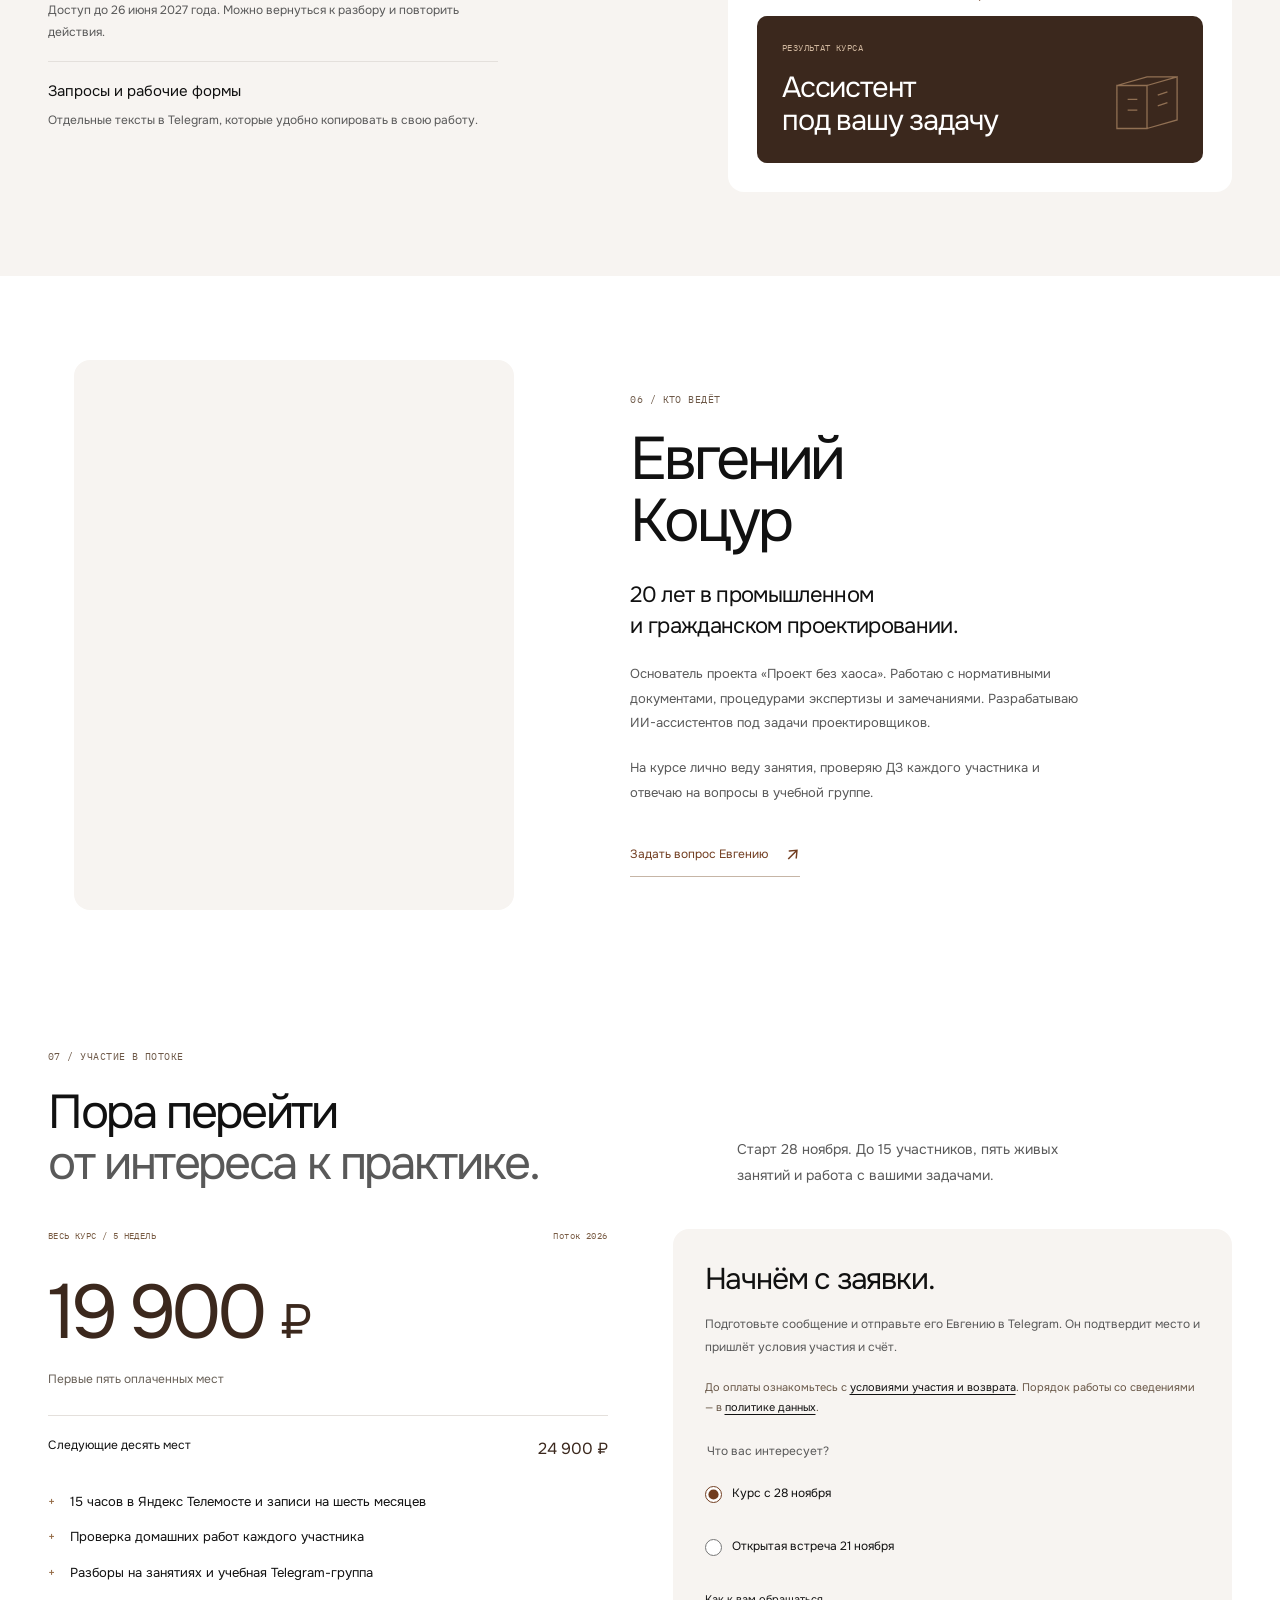
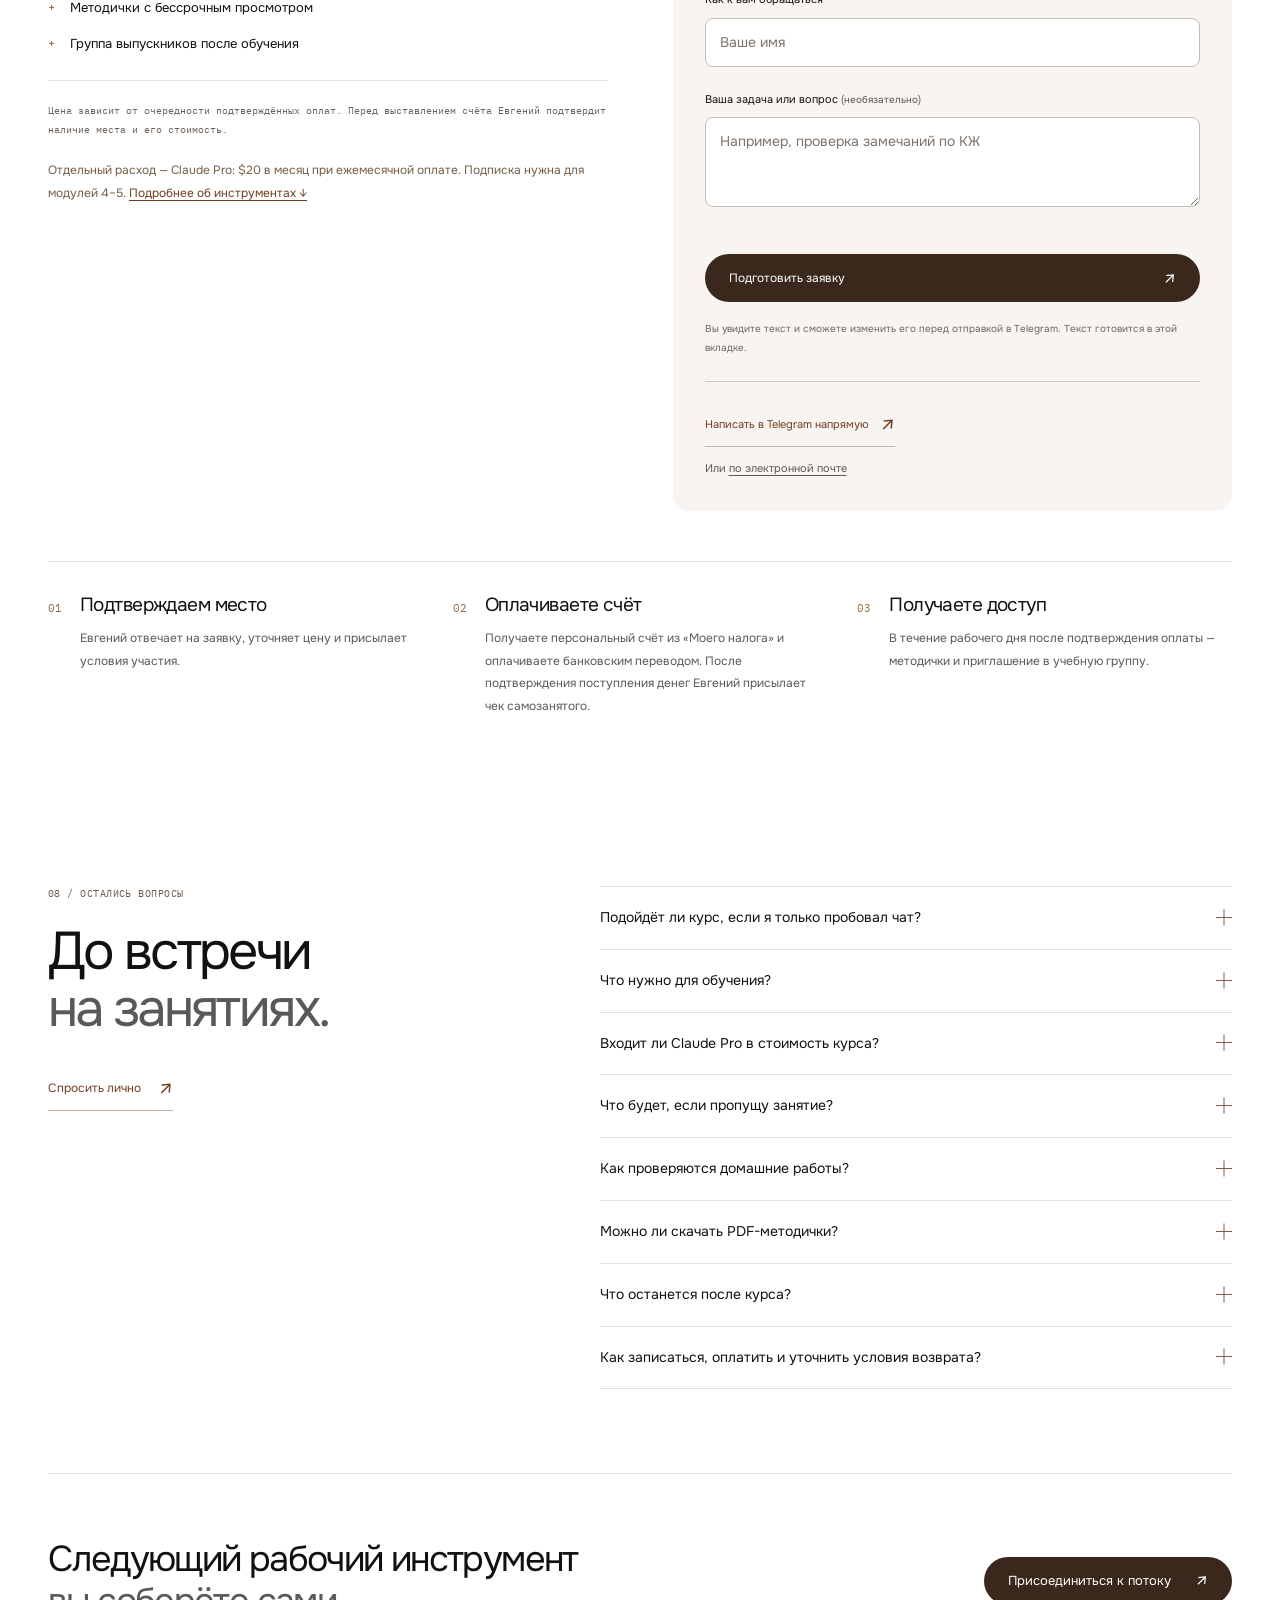
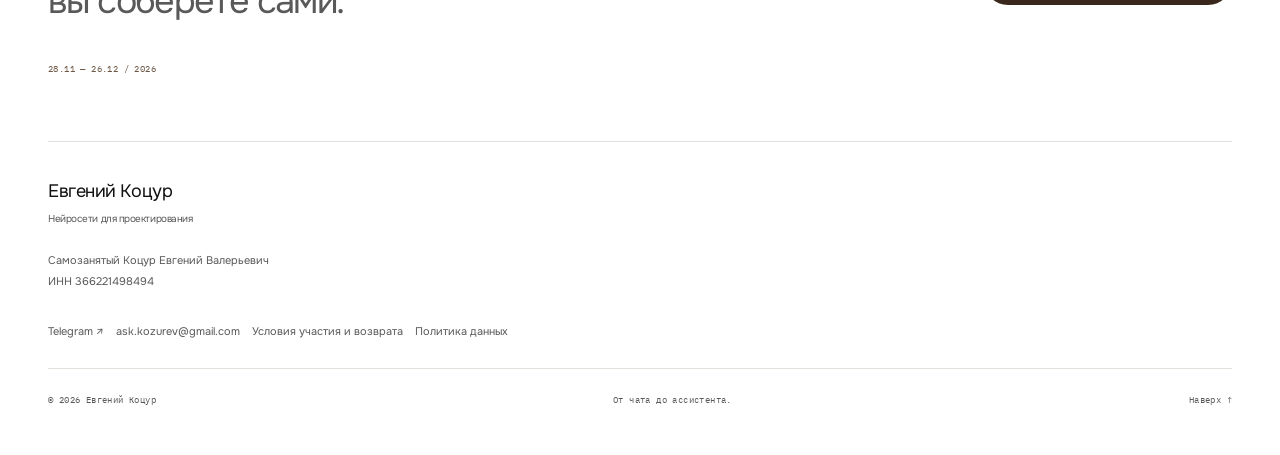
==== commit e7abf4ac: "feat: перейти на ручные счета и подготовить запуск потока" ====
--- a/index.html
+++ b/index.html
@@ -23,7 +23,7 @@
   <link rel="icon" href="images/course-mark.svg" type="image/svg+xml">
   <link rel="preload" href="fonts/onest-regular.ttf" as="font" type="font/ttf" crossorigin>
   <link rel="stylesheet" href="css/style.css?v=1bcd52c36aed">
-  <script src="js/main.js?v=4af71f09eb66" defer></script>
+  <script src="js/main.js?v=efed1d9ec91e" defer></script>
 </head>
 <body>
   <a class="skip-link" href="#main">Перейти к содержанию</a>
@@ -130,7 +130,7 @@
           <div class="direct-contact"><a class="text-link" href="https://t.me/EvgeniyKotzur" target="_blank" rel="noopener noreferrer">Написать в Telegram напрямую <span aria-hidden="true">↗</span></a><span>Или <a href="mailto:ask.kozurev@gmail.com?subject=Запись%20на%20курс%20по%20нейросетям">по электронной почте</a></span></div>
         </div>
       </div>
-      <ol class="payment-steps"><li><span>01</span><div><h3>Подтверждаем место</h3><p>Евгений отвечает на заявку, уточняет цену и присылает условия участия.</p></div></li><li><span>02</span><div><h3>Оплачиваете счёт</h3><p>После согласования условий — персональный счёт ЮKassa. После оплаты вы получаете чек самозанятого.</p></div></li><li><span>03</span><div><h3>Получаете доступ</h3><p>В течение рабочего дня после подтверждения оплаты — методички и приглашение в учебную группу.</p></div></li></ol>
+      <ol class="payment-steps"><li><span>01</span><div><h3>Подтверждаем место</h3><p>Евгений отвечает на заявку, уточняет цену и присылает условия участия.</p></div></li><li><span>02</span><div><h3>Оплачиваете счёт</h3><p>Получаете персональный счёт из «Моего налога» и оплачиваете банковским переводом. После подтверждения поступления денег Евгений присылает чек самозанятого.</p></div></li><li><span>03</span><div><h3>Получаете доступ</h3><p>В течение рабочего дня после подтверждения оплаты — методички и приглашение в учебную группу.</p></div></li></ol>
     </div></section>
     <section class="section container faq-section" id="faq" aria-labelledby="faq-title"><div class="faq-heading"><p class="eyebrow">08 / Остались вопросы</p><h2 id="faq-title">До встречи<br><span class="muted">на занятиях.</span></h2><a class="text-link" href="https://t.me/EvgeniyKotzur" target="_blank" rel="noopener noreferrer">Спросить лично <span aria-hidden="true">↗</span></a></div><div class="faq-list">
       <details><summary>Подойдёт ли курс, если я только пробовал чат?<span class="expand-mark" aria-hidden="true"></span></summary><p>Да. Начинаем с подготовки инструментов и постановки задачи, затем переходим к своему ассистенту и базе знаний. Для практики пригодятся ваши задачи из проектирования; программирование не требуется.</p></details>
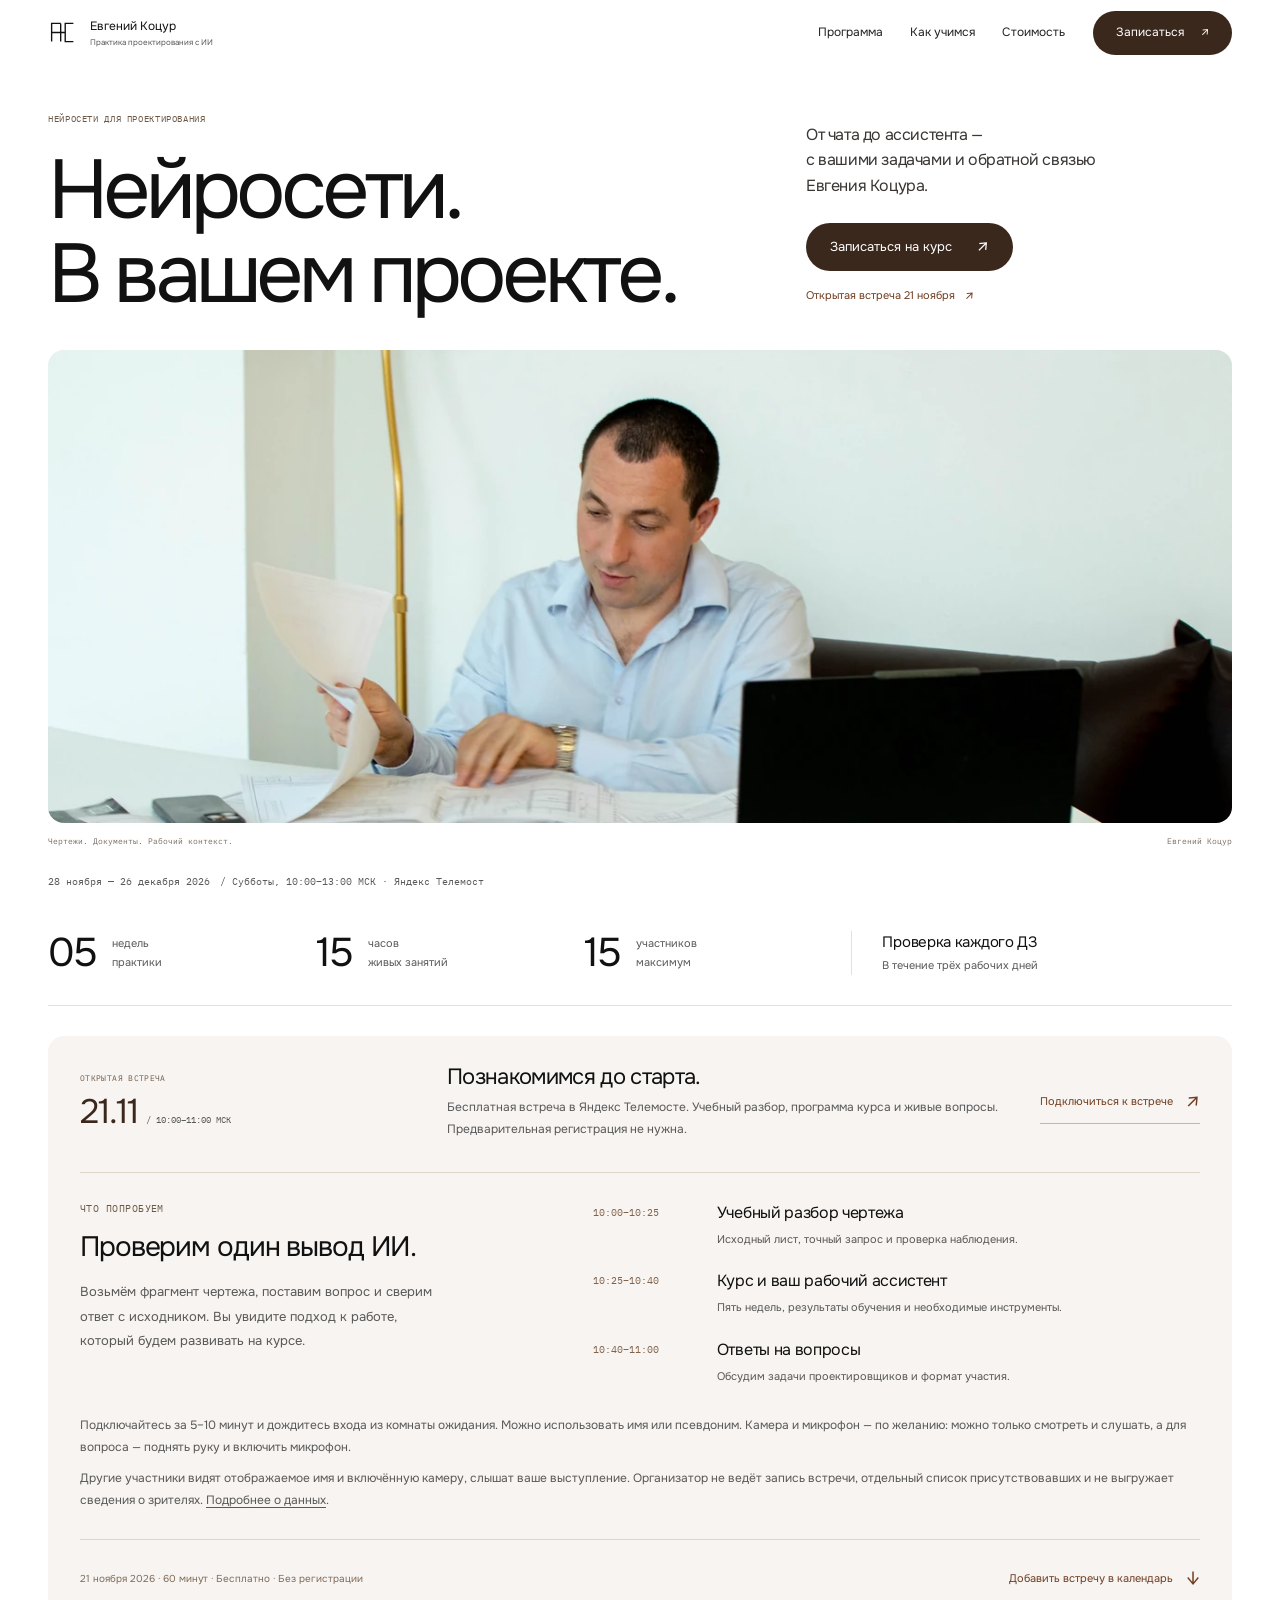
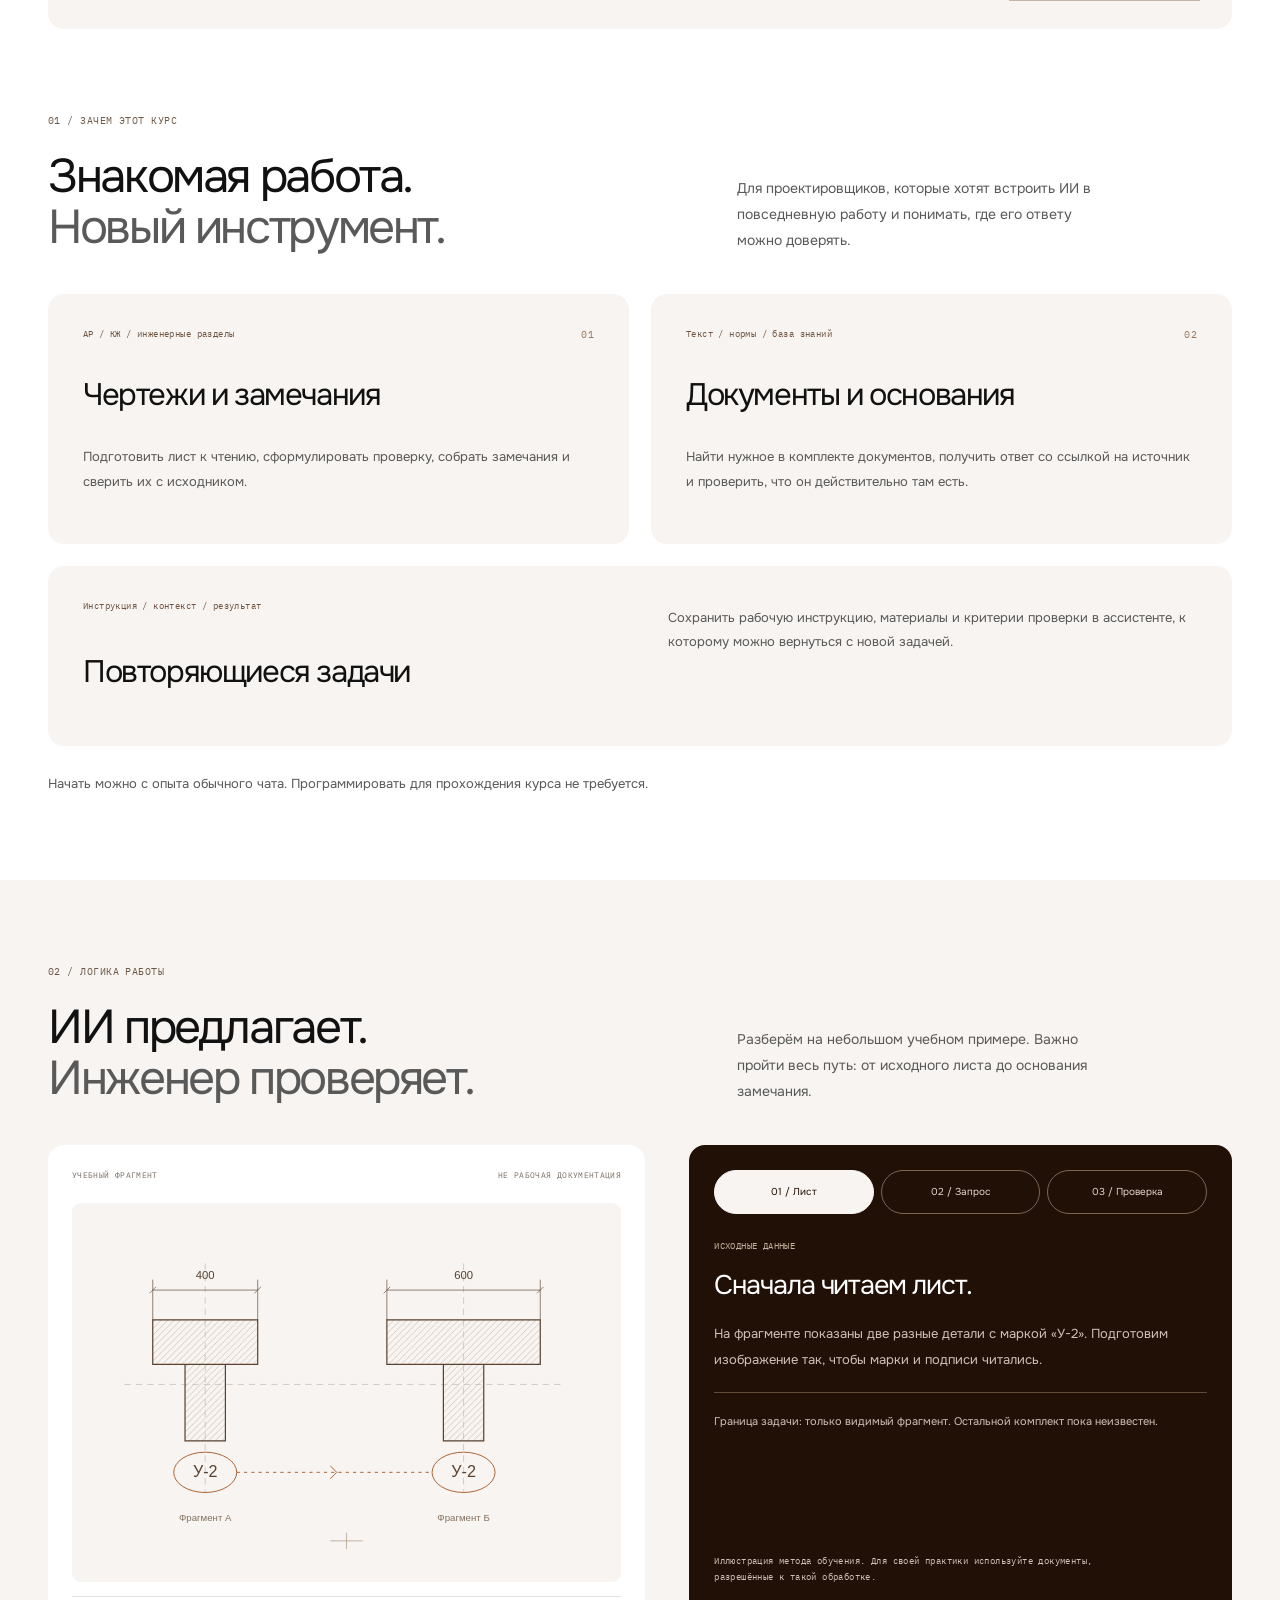
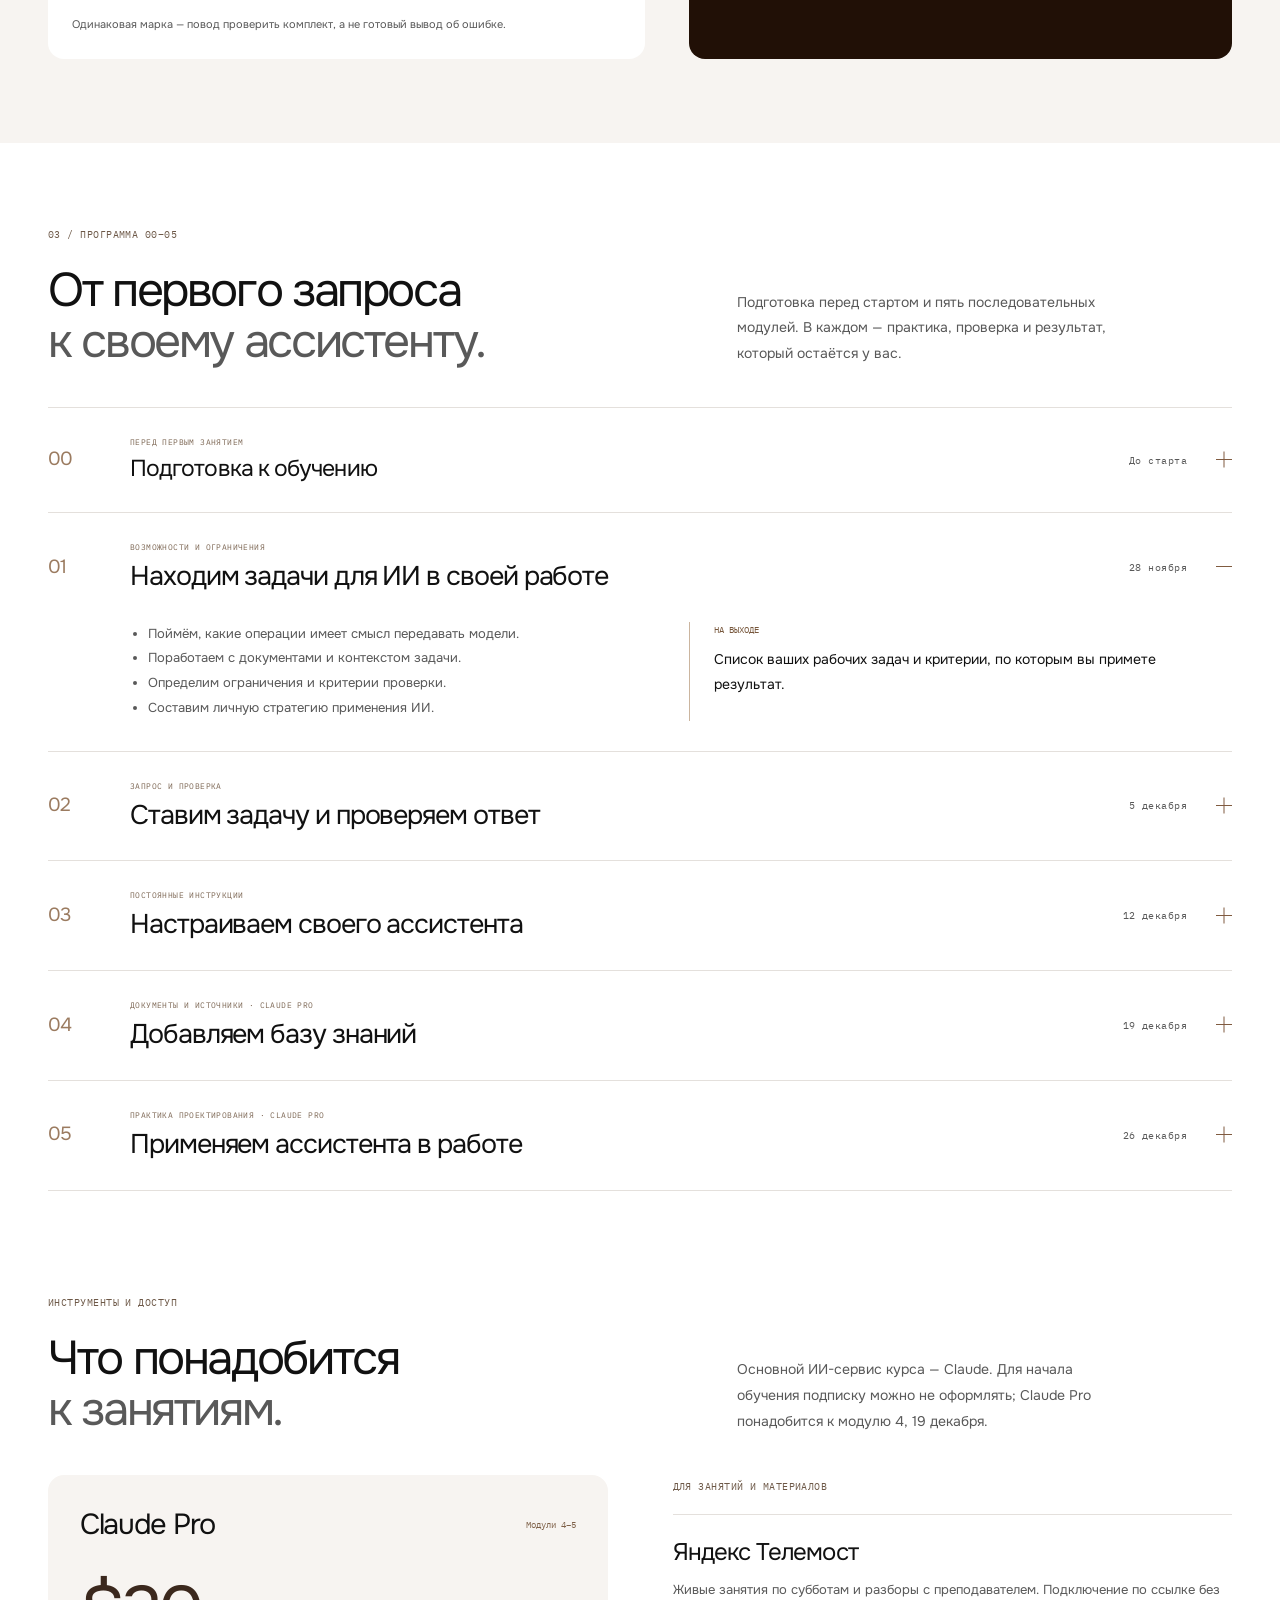
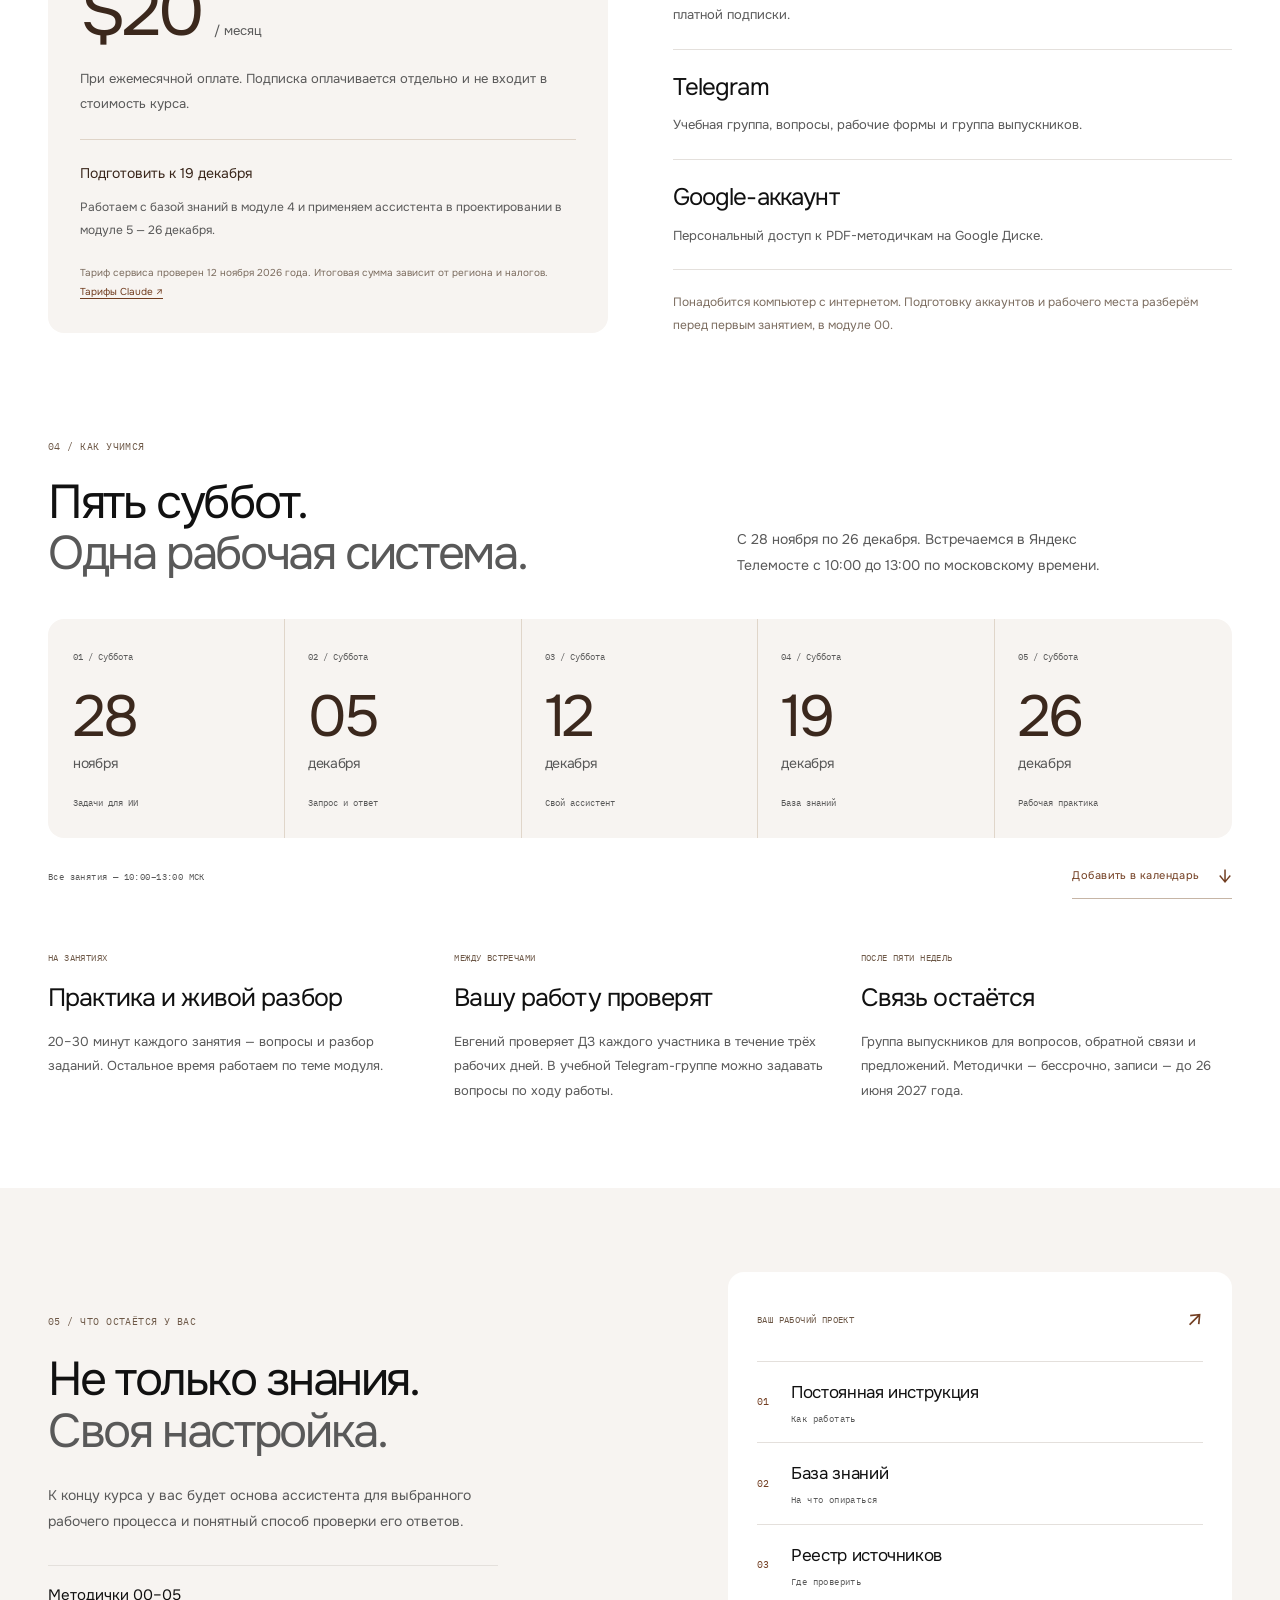
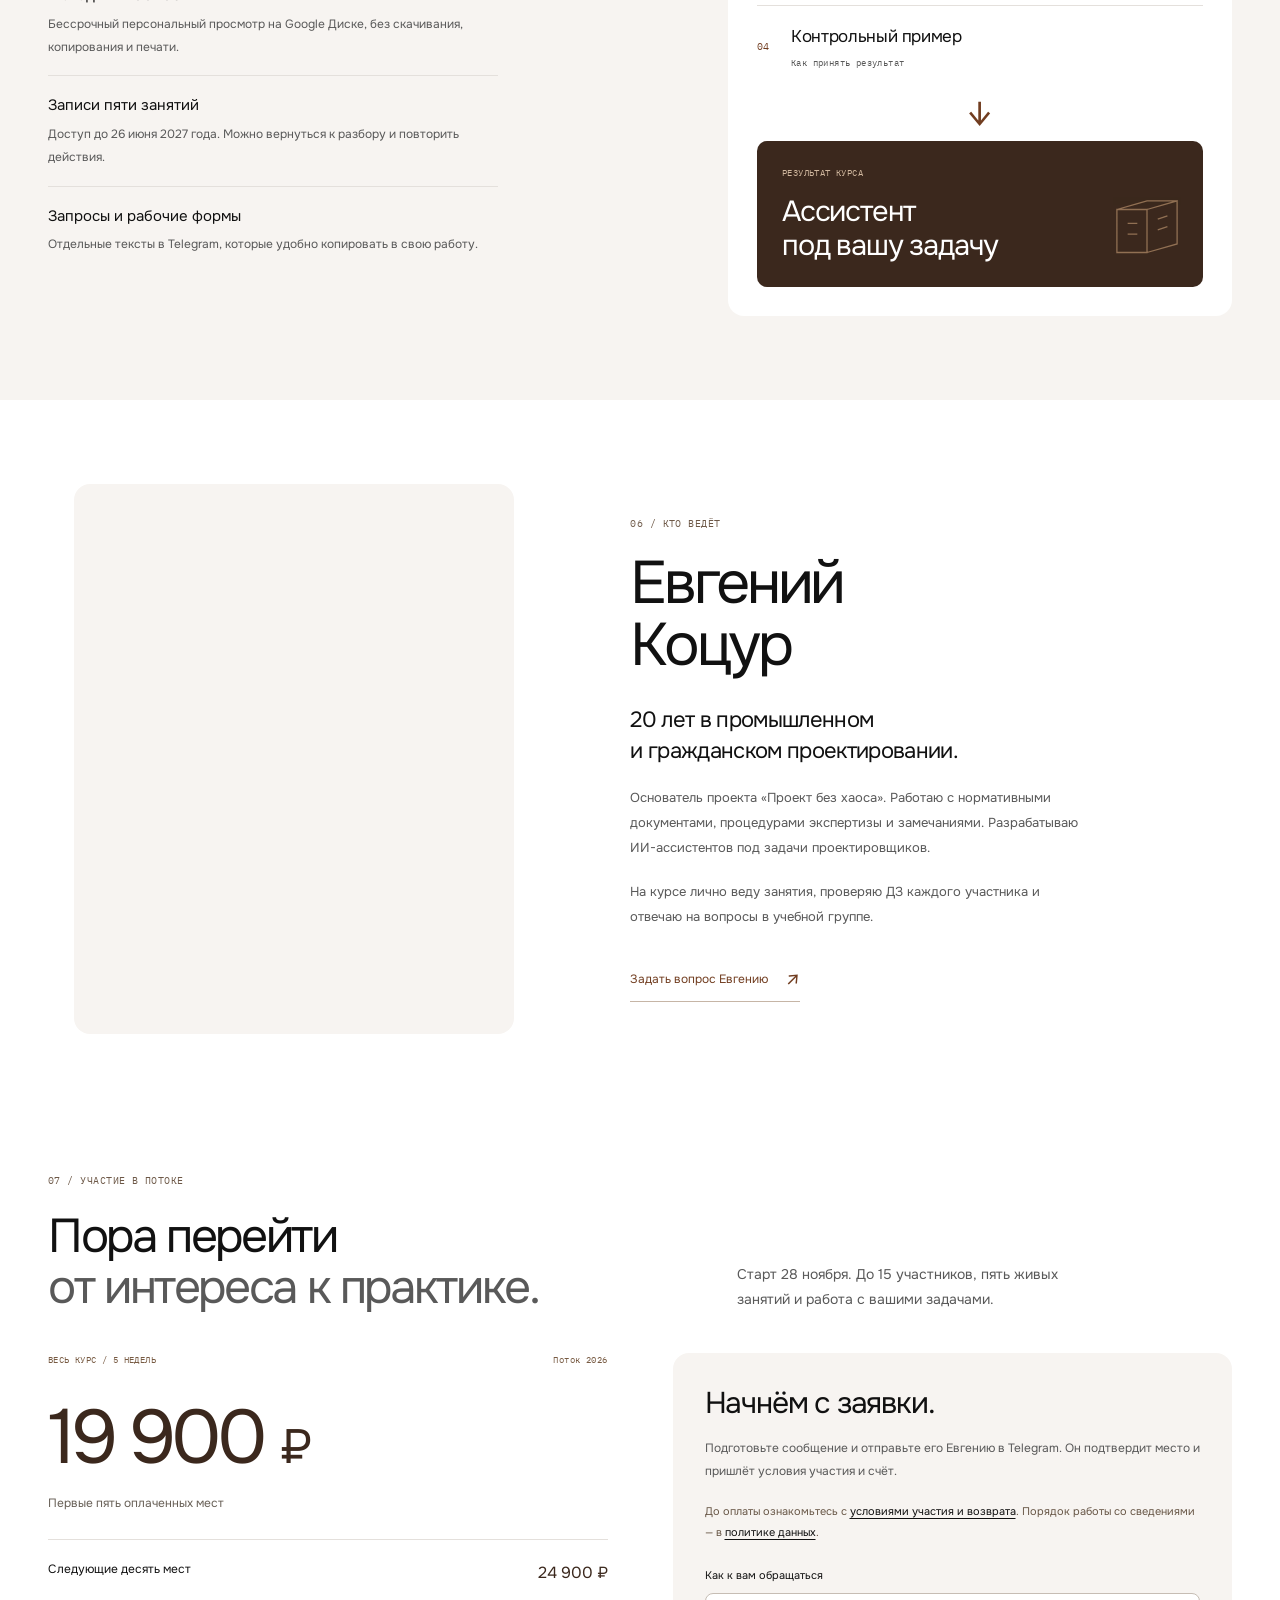
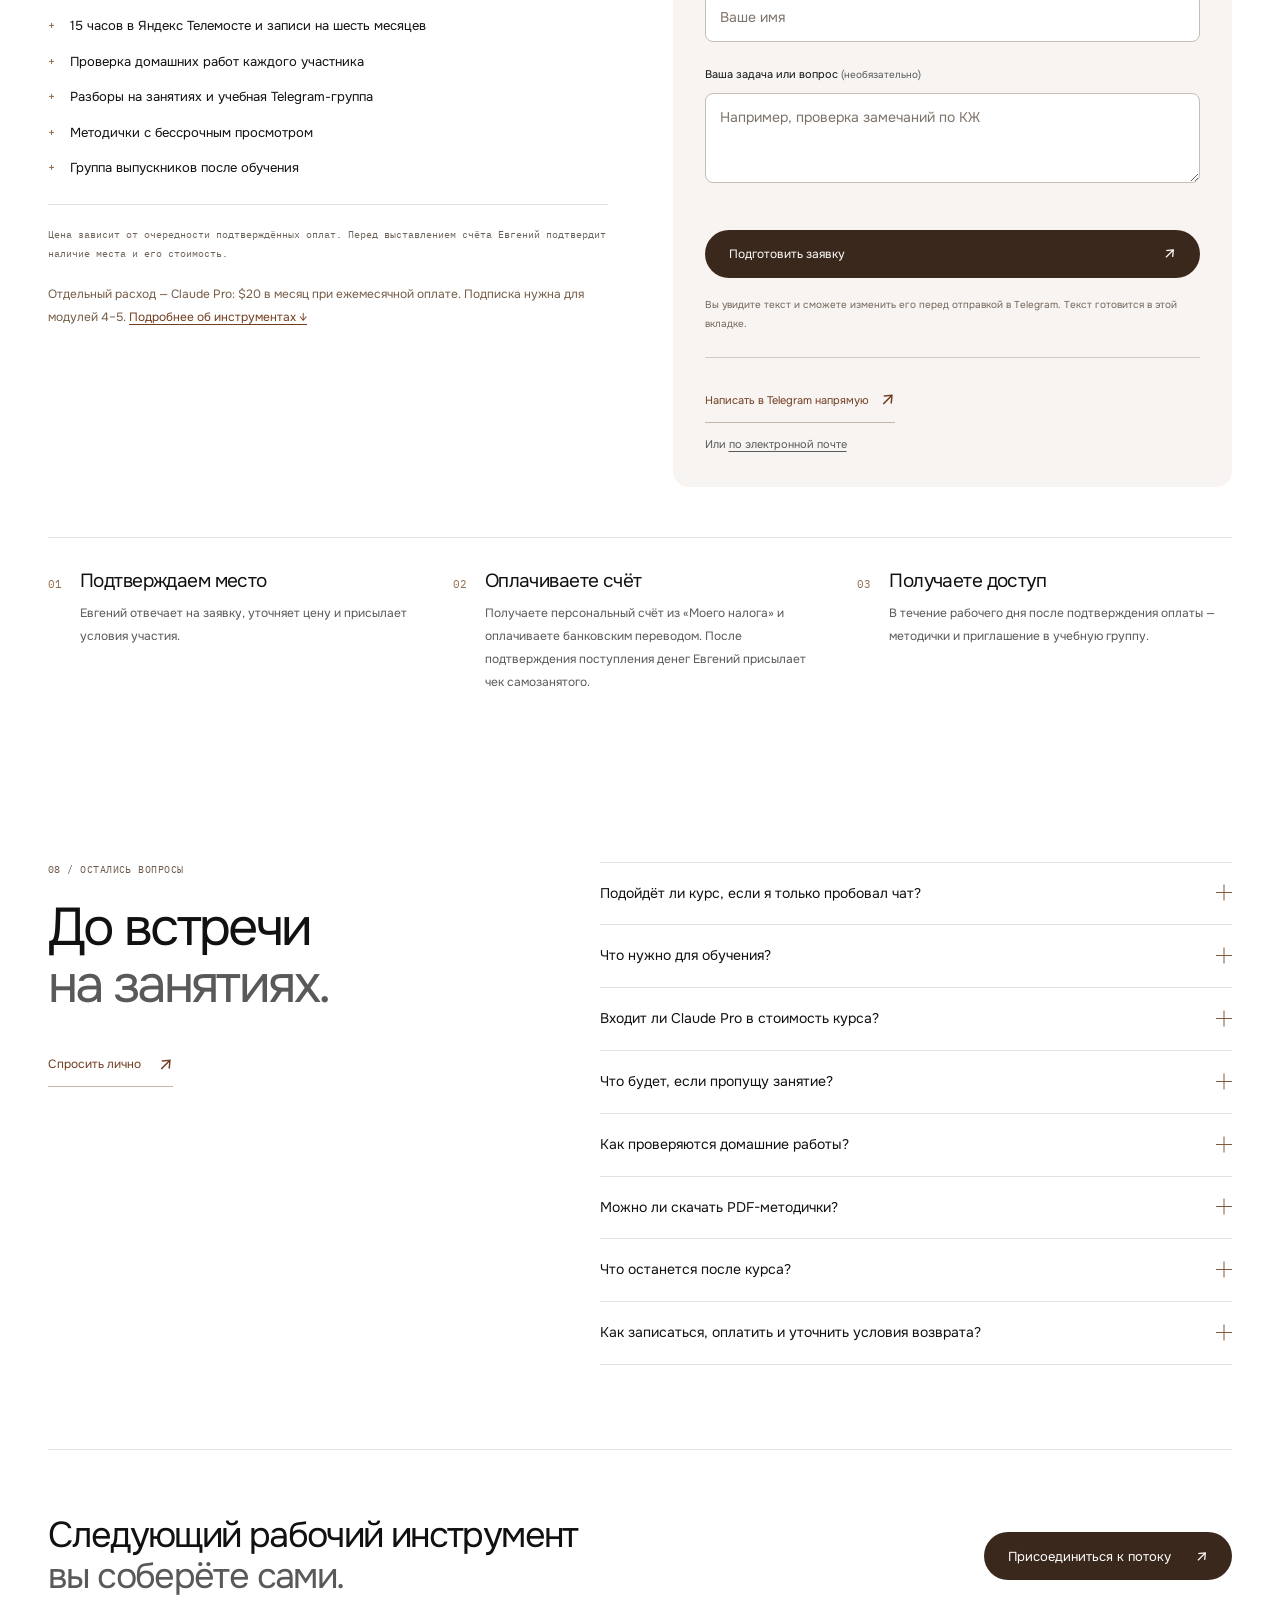
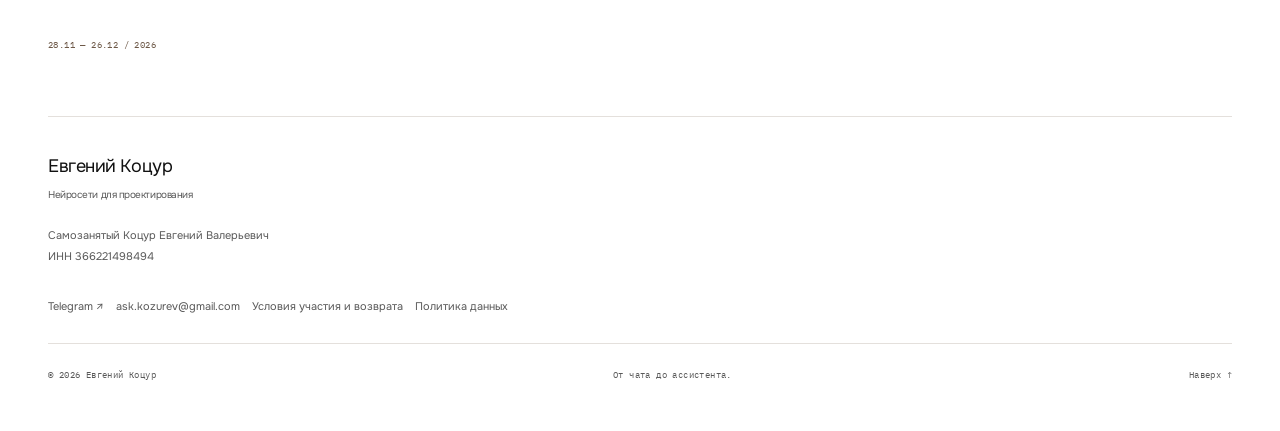
==== commit 833e014c: "feat: открыть встречу 21 ноября без предварительной заявки" ====
--- a/index.html
+++ b/index.html
@@ -22,8 +22,8 @@
   <meta name="twitter:card" content="summary_large_image">
   <link rel="icon" href="images/course-mark.svg" type="image/svg+xml">
   <link rel="preload" href="fonts/onest-regular.ttf" as="font" type="font/ttf" crossorigin>
-  <link rel="stylesheet" href="css/style.css?v=1bcd52c36aed">
-  <script src="js/main.js?v=efed1d9ec91e" defer></script>
+  <link rel="stylesheet" href="css/style.css?v=ff2d7f2e4e78">
+  <script src="js/main.js?v=2a0f7227a7d5" defer></script>
 </head>
 <body>
   <a class="skip-link" href="#main">Перейти к содержанию</a>
@@ -52,10 +52,11 @@
     </section>
     <section class="open-meeting container" id="meeting" aria-labelledby="open-title">
       <div class="meeting-date"><span class="eyebrow">Открытая встреча</span><time datetime="2026-11-21T10:00:00+03:00">21.11 <span>/ 10:00–11:00 МСК</span></time></div>
-      <div class="meeting-copy"><h2 id="open-title">Познакомимся до старта.</h2><p>Бесплатная онлайн-встреча с Евгением Коцуром. Учебный разбор, программа курса и ваши вопросы.</p></div>
-      <a class="text-link" href="#enroll" data-interest="meeting">Записаться на встречу <span aria-hidden="true">↗</span></a>
+      <div class="meeting-copy"><h2 id="open-title">Познакомимся до старта.</h2><p>Бесплатная встреча в Яндекс Телемосте. Учебный разбор, программа курса и живые вопросы. Предварительная регистрация не нужна.</p></div>
+      <a class="text-link" id="meeting-join" href="https://telemost.yandex.ru/j/76679572681100" target="_blank" rel="noopener noreferrer" referrerpolicy="no-referrer">Подключиться к встрече <span aria-hidden="true">↗</span></a>
       <div class="meeting-details"><div class="meeting-focus"><p class="eyebrow">Что попробуем</p><h3>Проверим один вывод ИИ.</h3><p>Возьмём фрагмент чертежа, поставим вопрос и сверим ответ с исходником. Вы увидите подход к работе, который будем развивать на курсе.</p></div><ol class="meeting-agenda" aria-label="Программа открытой встречи"><li><span>10:00–10:25</span><div><h3>Учебный разбор чертежа</h3><p>Исходный лист, точный запрос и проверка наблюдения.</p></div></li><li><span>10:25–10:40</span><div><h3>Курс и ваш рабочий ассистент</h3><p>Пять недель, результаты обучения и необходимые инструменты.</p></div></li><li><span>10:40–11:00</span><div><h3>Ответы на вопросы</h3><p>Обсудим задачи проектировщиков и формат участия.</p></div></li></ol></div>
-      <div class="meeting-footer"><span>21 ноября 2026 · 60 минут · Онлайн · Бесплатно</span><a class="text-link" href="open-meeting.ics" download>Добавить встречу в календарь <span aria-hidden="true">↓</span></a></div>
+      <div class="meeting-participation"><p>Подключайтесь за 5–10 минут и дождитесь входа из комнаты ожидания. Можно использовать имя или псевдоним. Камера и микрофон — по желанию: можно только смотреть и слушать, а для вопроса — поднять руку и включить микрофон.</p><p>Другие участники видят отображаемое имя и включённую камеру, слышат ваше выступление. Организатор не ведёт запись встречи, отдельный список присутствовавших и не выгружает сведения о зрителях. <a href="privacy.html#privacy-3">Подробнее о данных</a>.</p></div>
+      <div class="meeting-footer"><span>21 ноября 2026 · 60 минут · Бесплатно · Без регистрации</span><a class="text-link" href="open-meeting.ics" download>Добавить встречу в календарь <span aria-hidden="true">↓</span></a></div>
     </section>
     <section class="section container" aria-labelledby="tasks-title">
       <div class="section-heading"><p class="eyebrow">01 / Зачем этот курс</p><h2 id="tasks-title">Знакомая работа.<br><span class="muted">Новый инструмент.</span></h2><p class="section-intro">Для проектировщиков, которые хотят встроить ИИ в повседневную работу и понимать, где его ответу можно доверять.</p></div>
@@ -120,7 +121,6 @@
         <div class="enroll-form-panel"><h3>Начнём с заявки.</h3><p class="form-intro">Подготовьте сообщение и отправьте его Евгению в Telegram. Он подтвердит место и пришлёт условия участия и счёт.</p>
           <p class="enrollment-terms">До оплаты ознакомьтесь с <a href="offer.html">условиями участия и возврата</a>. Порядок работы со сведениями — в <a href="privacy.html">политике данных</a>.</p>
           <form id="enrollment-form" hidden>
-            <fieldset class="interest-options"><legend>Что вас интересует?</legend><label><input type="radio" name="interest" value="course" checked><span>Курс с 28 ноября</span></label><label><input type="radio" name="interest" value="meeting"><span>Открытая встреча 21 ноября</span></label></fieldset>
             <div class="field"><label for="participant-name">Как к вам обращаться</label><input id="participant-name" name="name" type="text" autocomplete="given-name" maxlength="80" required placeholder="Ваше имя"></div>
             <div class="field"><label for="participant-question">Ваша задача или вопрос <span>(необязательно)</span></label><textarea id="participant-question" name="question" rows="2" maxlength="600" placeholder="Например, проверка замечаний по КЖ"></textarea></div>
             <button class="button button-light button-full" type="submit">Подготовить заявку <span aria-hidden="true">↗</span></button>
--- a/css/style.css
+++ b/css/style.css
@@ -4880,6 +4880,20 @@
   margin-top:5px
 }
 
+.meeting-participation {
+  grid-column:1/-1;
+  display:grid;
+  gap:10px;
+  color:var(--muted);
+  font-size:12px;
+  line-height:1.8
+}
+
+.meeting-participation a {
+  text-decoration:underline;
+  text-underline-offset:3px
+}
+
 .meeting-footer {
   grid-column:1/-1;
   display:flex;
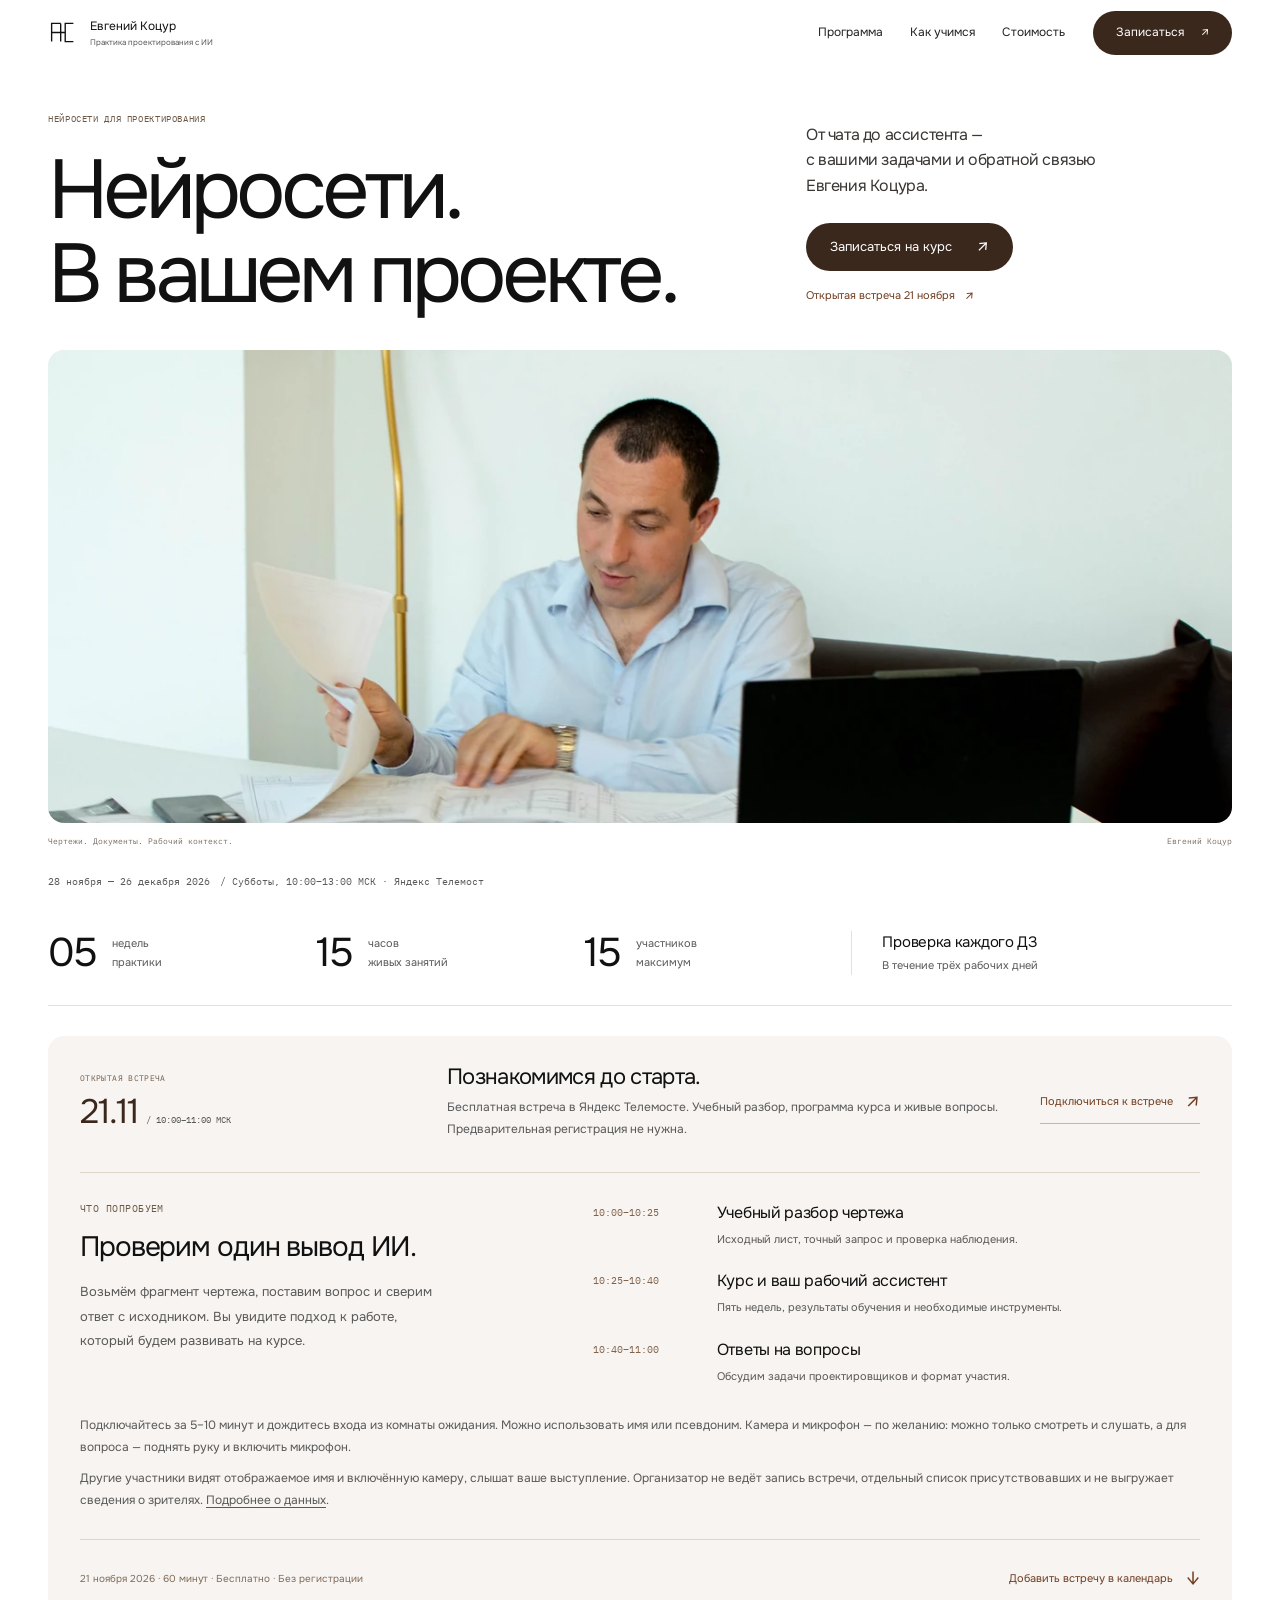
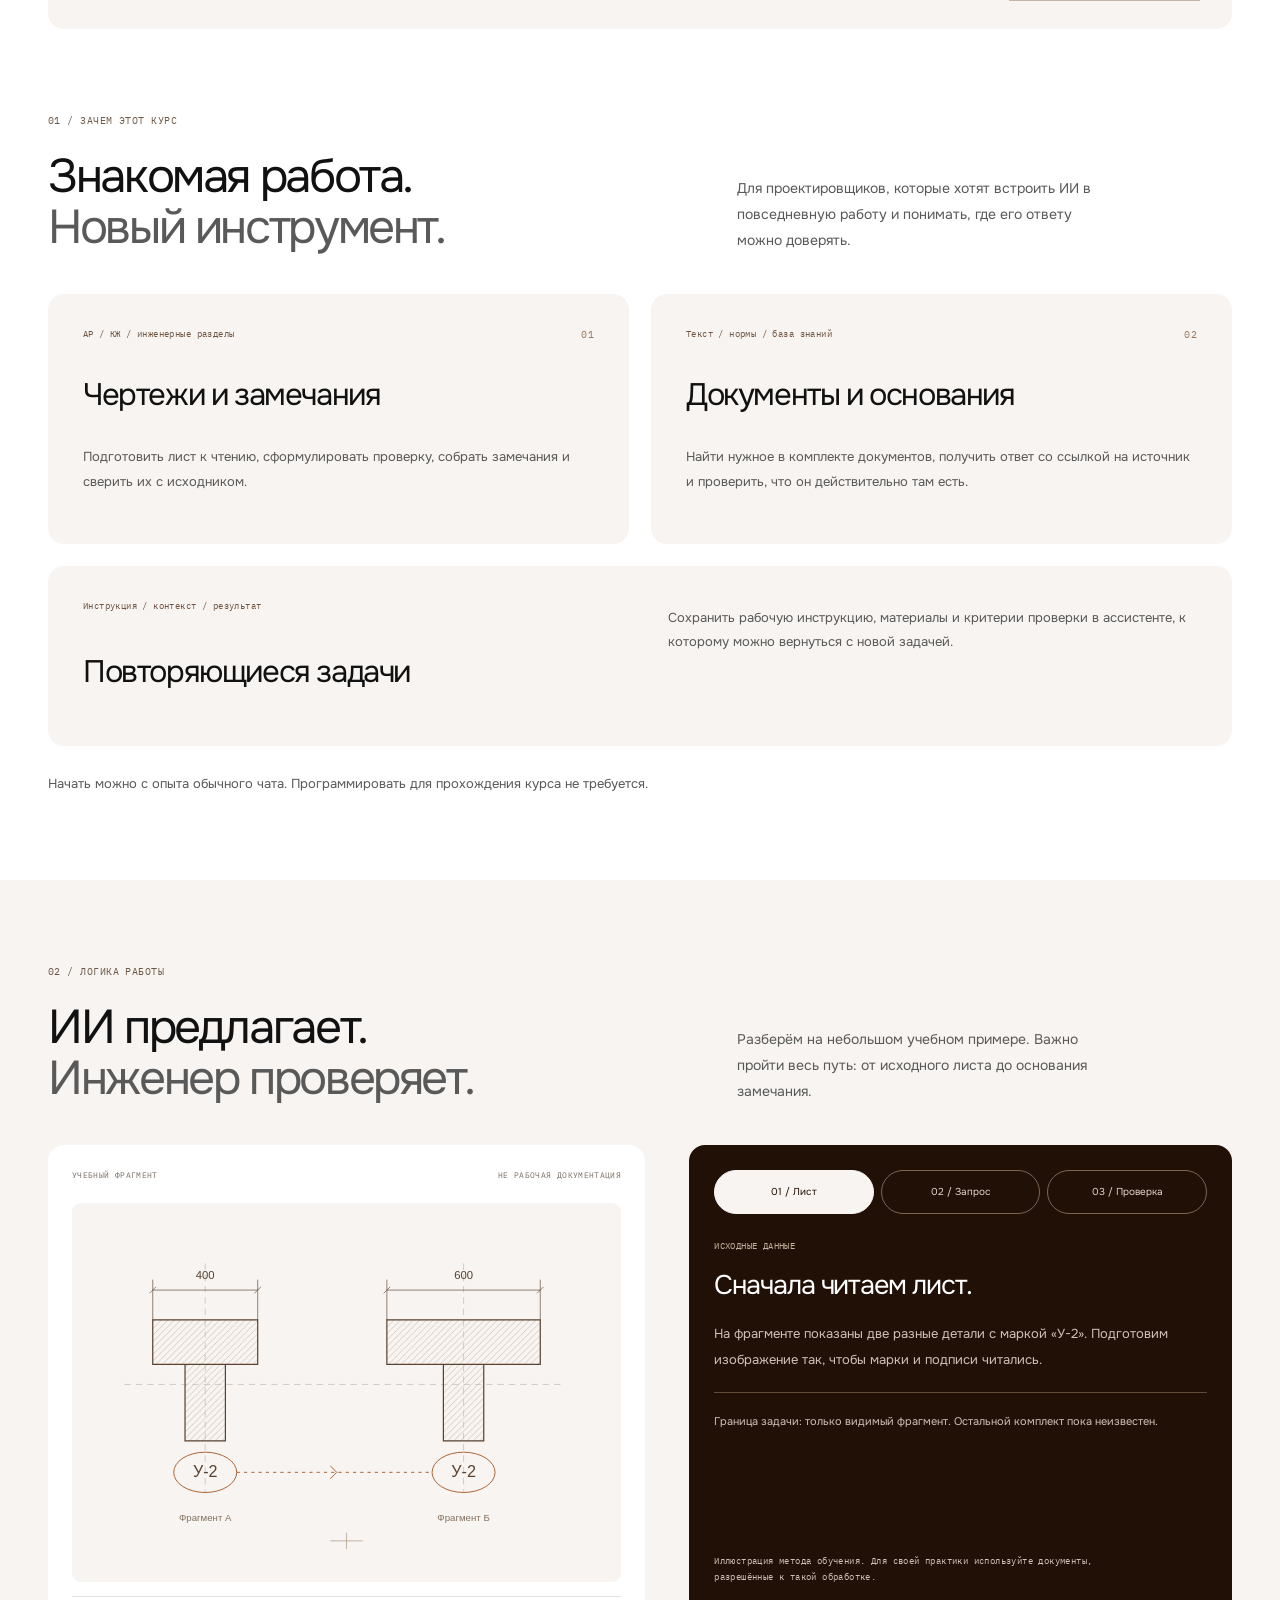
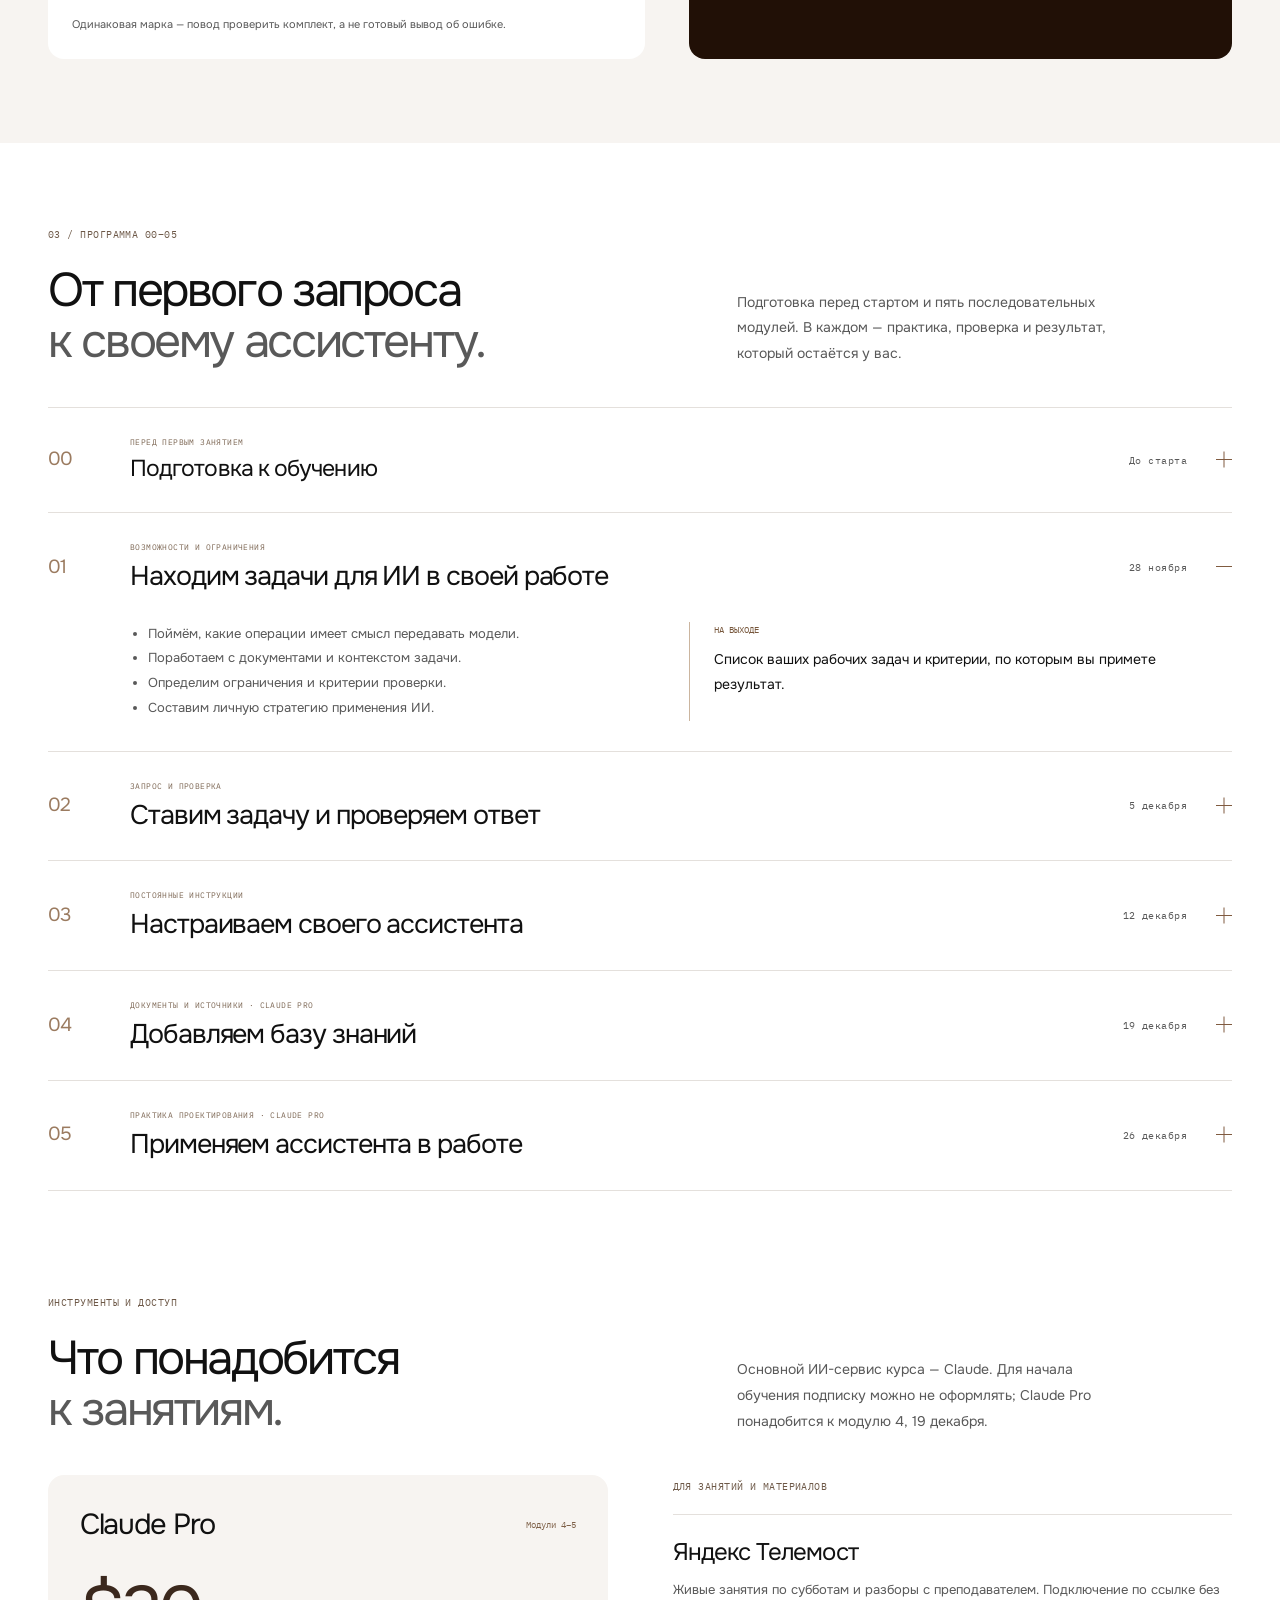
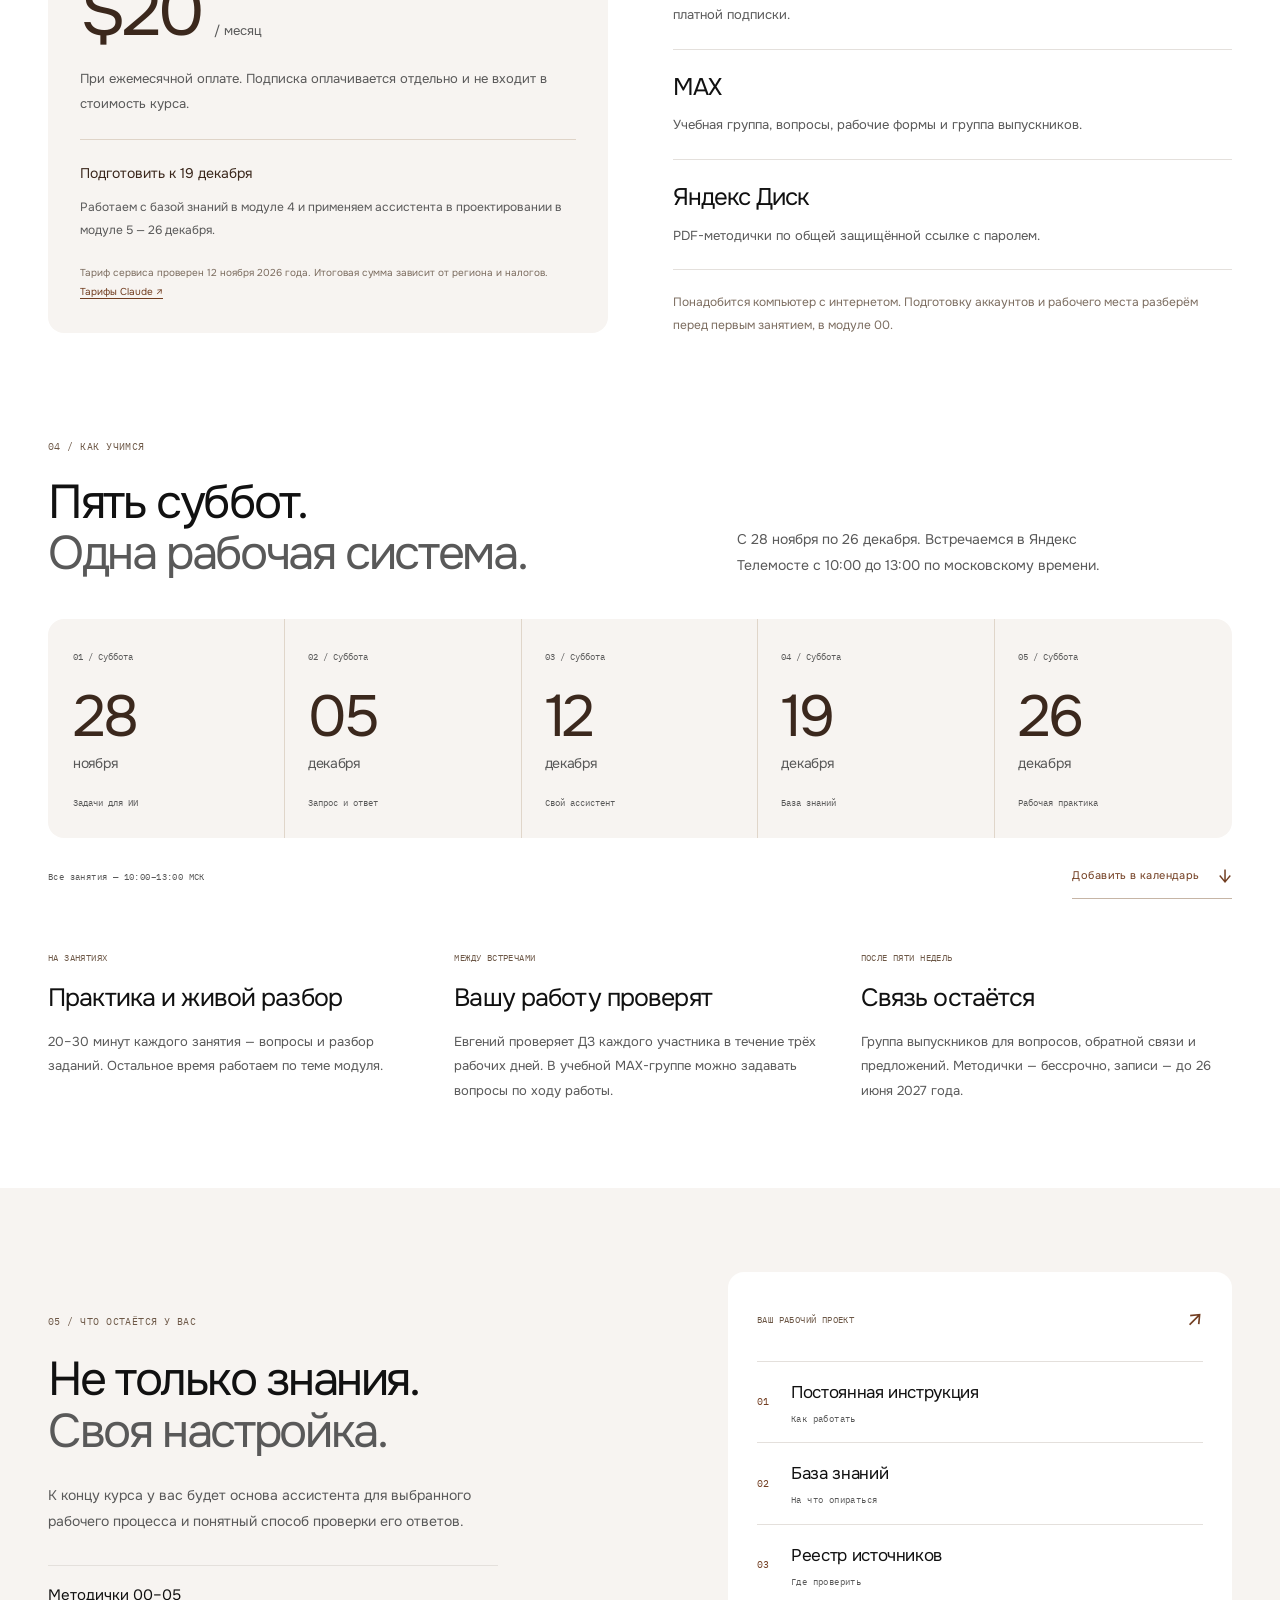
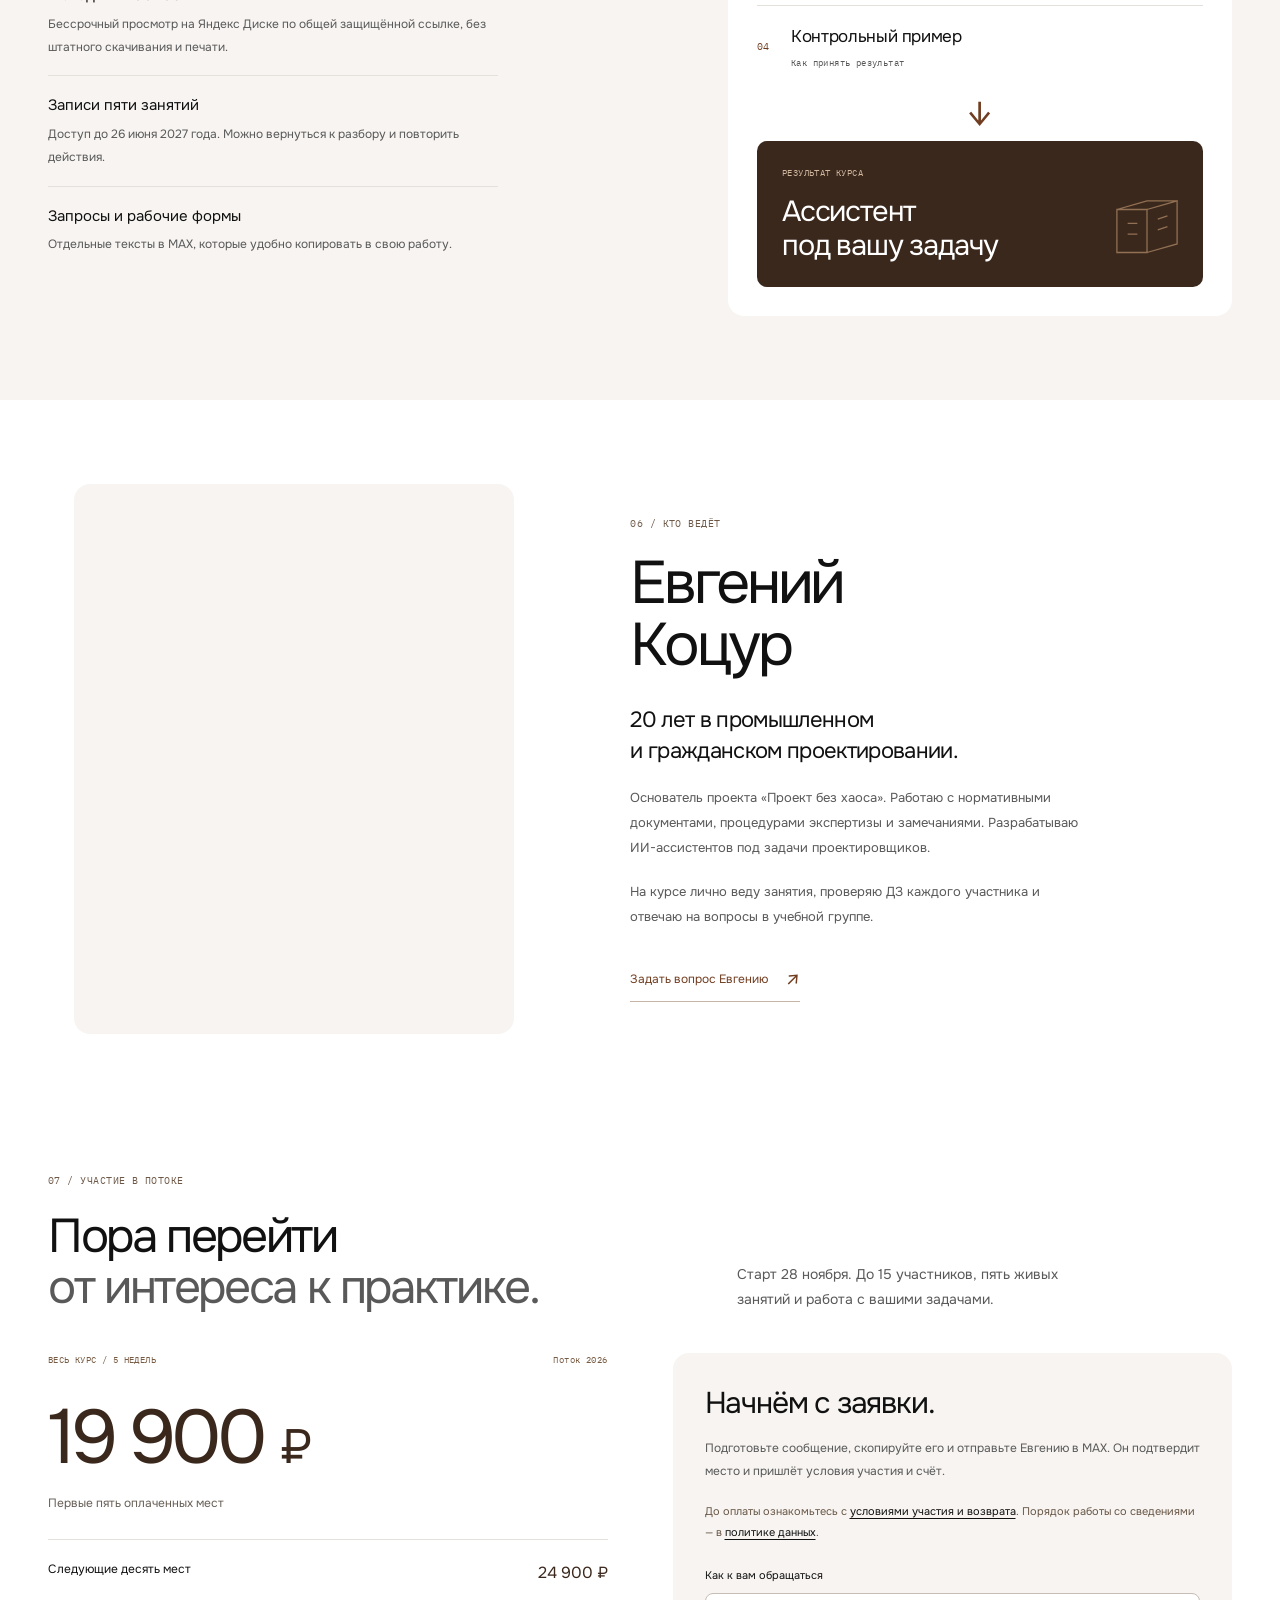
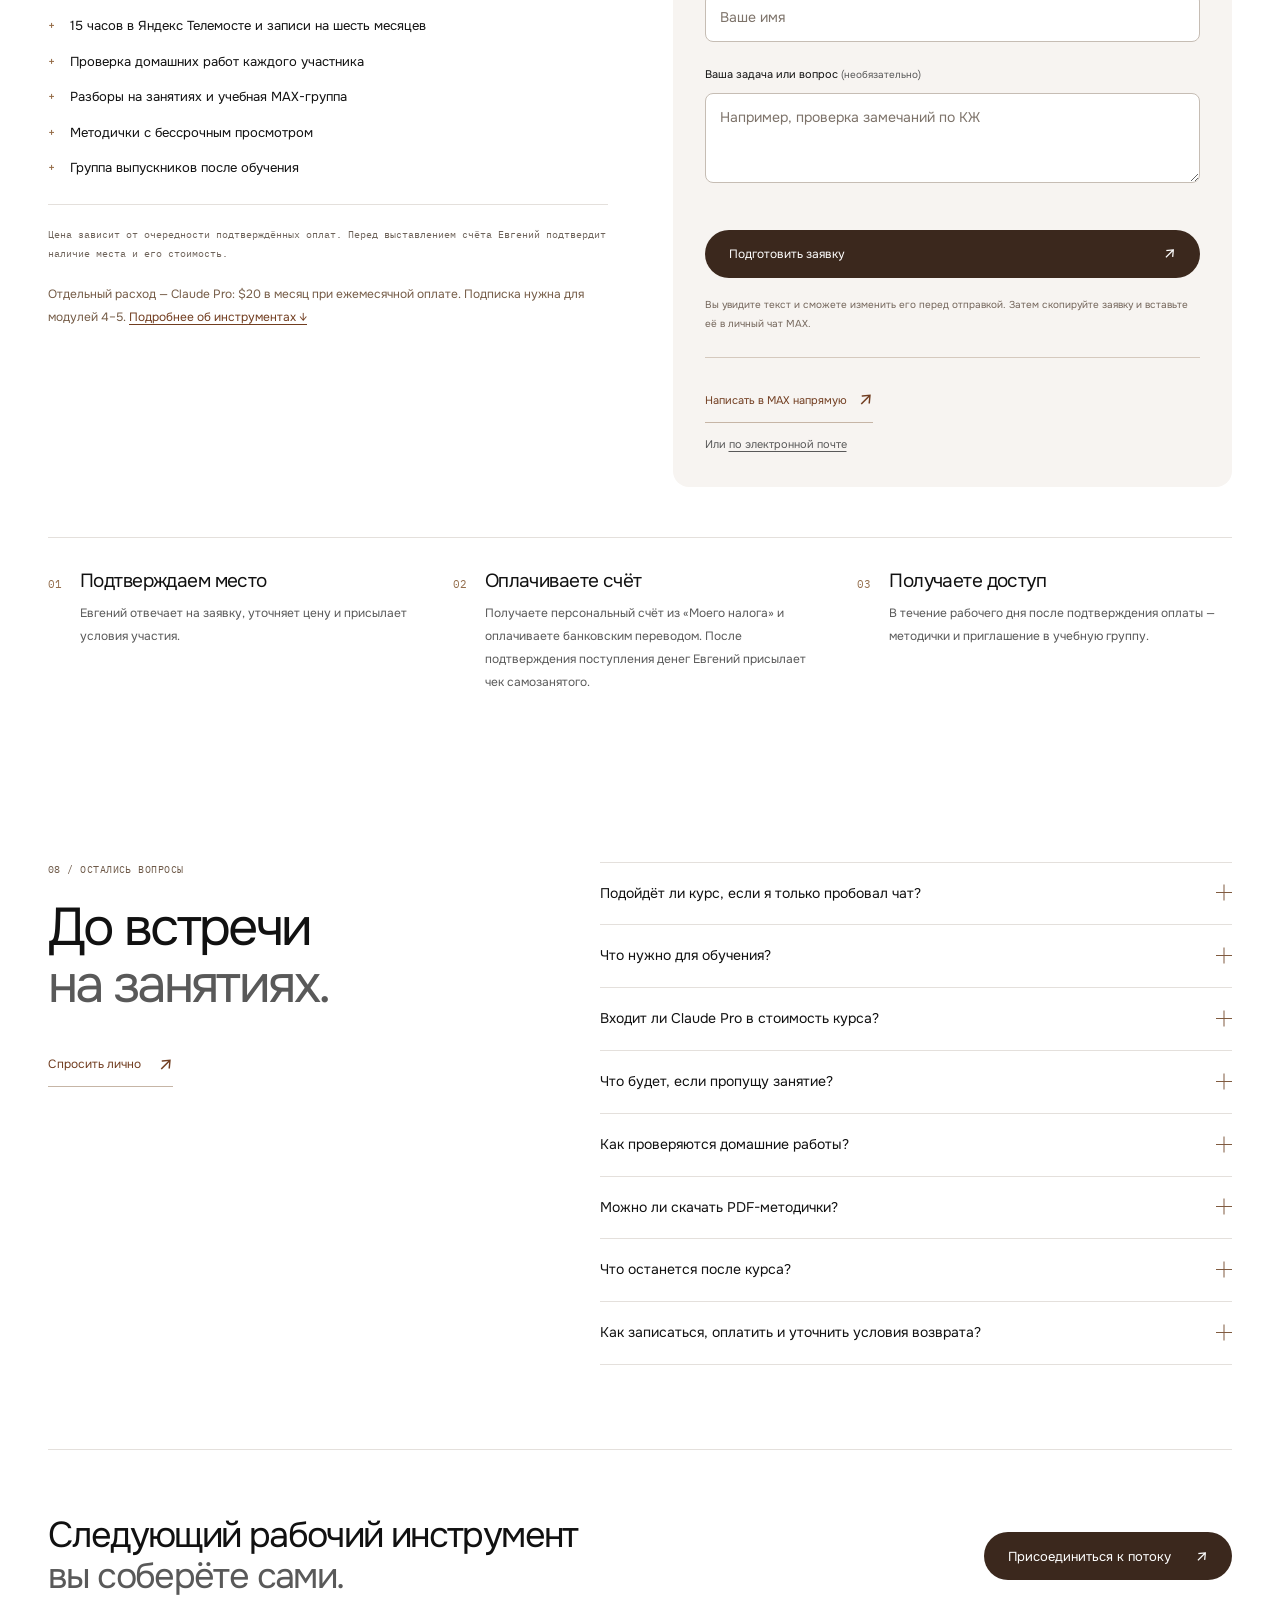
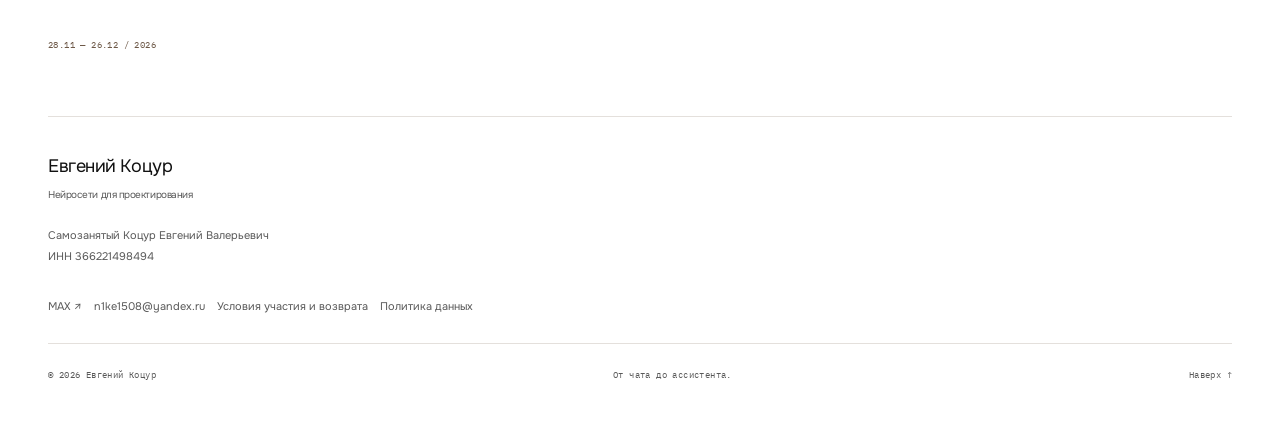
==== commit ce39479c: "feat: перевести контакты и документы курса на Яндекс и MAX" ====
--- a/index.html
+++ b/index.html
@@ -22,8 +22,8 @@
   <meta name="twitter:card" content="summary_large_image">
   <link rel="icon" href="images/course-mark.svg" type="image/svg+xml">
   <link rel="preload" href="fonts/onest-regular.ttf" as="font" type="font/ttf" crossorigin>
-  <link rel="stylesheet" href="css/style.css?v=ff2d7f2e4e78">
-  <script src="js/main.js?v=2a0f7227a7d5" defer></script>
+  <link rel="stylesheet" href="css/style.css?v=20e0aaa053d5">
+  <script src="js/main.js?v=a18a6745b78f" defer></script>
 </head>
 <body>
   <a class="skip-link" href="#main">Перейти к содержанию</a>
@@ -98,49 +98,49 @@
     <section class="section container tools-section" id="tools" aria-labelledby="tools-title">
       <div class="section-heading"><p class="eyebrow">Инструменты и доступ</p><h2 id="tools-title">Что понадобится<br><span class="muted">к занятиям.</span></h2><p class="section-intro">Основной ИИ-сервис курса — Claude. Для начала обучения подписку можно не оформлять; Claude Pro понадобится к модулю 4, 19 декабря.</p></div>
       <div class="tools-layout"><article class="claude-plan" aria-labelledby="claude-title"><div class="tool-card-top"><h3 id="claude-title">Claude Pro</h3><span class="tool-stage">Модули 4–5</span></div><p class="tool-price">$20<span>/ месяц</span></p><p class="tool-price-copy">При ежемесячной оплате. Подписка оплачивается отдельно и не входит в стоимость курса.</p><div class="tool-deadline"><span>Подготовить к 19 декабря</span><p>Работаем с базой знаний в модуле 4 и применяем ассистента в проектировании в модуле 5 — 26 декабря.</p></div><p class="tool-price-source">Тариф сервиса проверен 12 ноября 2026 года. Итоговая сумма зависит от региона и налогов. <a href="https://claude.com/pricing" target="_blank" rel="noopener noreferrer">Тарифы Claude ↗</a></p></article>
-      <div class="study-tools"><p class="eyebrow">Для занятий и материалов</p><dl><div><dt>Яндекс Телемост</dt><dd>Живые занятия по субботам и разборы с преподавателем. Подключение по ссылке без платной подписки.</dd></div><div><dt>Telegram</dt><dd>Учебная группа, вопросы, рабочие формы и группа выпускников.</dd></div><div><dt>Google-аккаунт</dt><dd>Персональный доступ к PDF-методичкам на Google Диске.</dd></div></dl><p class="tools-preparation">Понадобится компьютер с интернетом. Подготовку аккаунтов и рабочего места разберём перед первым занятием, в модуле 00.</p></div></div>
+      <div class="study-tools"><p class="eyebrow">Для занятий и материалов</p><dl><div><dt>Яндекс Телемост</dt><dd>Живые занятия по субботам и разборы с преподавателем. Подключение по ссылке без платной подписки.</dd></div><div><dt>MAX</dt><dd>Учебная группа, вопросы, рабочие формы и группа выпускников.</dd></div><div><dt>Яндекс Диск</dt><dd>PDF-методички по общей защищённой ссылке с паролем.</dd></div></dl><p class="tools-preparation">Понадобится компьютер с интернетом. Подготовку аккаунтов и рабочего места разберём перед первым занятием, в модуле 00.</p></div></div>
     </section>
     <section class="section container" id="format" aria-labelledby="format-title">
       <div class="section-heading"><p class="eyebrow">04 / Как учимся</p><h2 id="format-title">Пять суббот.<br><span class="muted">Одна рабочая система.</span></h2><p class="section-intro">С 28 ноября по 26 декабря. Встречаемся в Яндекс Телемосте с 10:00 до 13:00 по московскому времени.</p></div>
       <ol class="calendar" aria-label="Расписание занятий"><li><span>01 / Суббота</span><time datetime="2026-11-28T10:00:00+03:00">28<span>ноября</span></time><span>Задачи для ИИ</span></li><li><span>02 / Суббота</span><time datetime="2026-12-05T10:00:00+03:00">05<span>декабря</span></time><span>Запрос и ответ</span></li><li><span>03 / Суббота</span><time datetime="2026-12-12T10:00:00+03:00">12<span>декабря</span></time><span>Свой ассистент</span></li><li><span>04 / Суббота</span><time datetime="2026-12-19T10:00:00+03:00">19<span>декабря</span></time><span>База знаний</span></li><li><span>05 / Суббота</span><time datetime="2026-12-26T10:00:00+03:00">26<span>декабря</span></time><span>Рабочая практика</span></li></ol>
       <div class="calendar-footer"><span>Все занятия — 10:00–13:00 МСК</span><a class="text-link" href="course-schedule.ics" download>Добавить в календарь <span aria-hidden="true">↓</span></a></div>
-      <div class="format-grid"><article><span class="eyebrow">На занятиях</span><h3>Практика и живой разбор</h3><p>20–30 минут каждого занятия — вопросы и разбор заданий. Остальное время работаем по теме модуля.</p></article><article><span class="eyebrow">Между встречами</span><h3>Вашу работу проверят</h3><p>Евгений проверяет ДЗ каждого участника в течение трёх рабочих дней. В учебной Telegram-группе можно задавать вопросы по ходу работы.</p></article><article><span class="eyebrow">После пяти недель</span><h3>Связь остаётся</h3><p>Группа выпускников для вопросов, обратной связи и предложений. Методички — бессрочно, записи — до 26 июня 2027 года.</p></article></div>
+      <div class="format-grid"><article><span class="eyebrow">На занятиях</span><h3>Практика и живой разбор</h3><p>20–30 минут каждого занятия — вопросы и разбор заданий. Остальное время работаем по теме модуля.</p></article><article><span class="eyebrow">Между встречами</span><h3>Вашу работу проверят</h3><p>Евгений проверяет ДЗ каждого участника в течение трёх рабочих дней. В учебной MAX-группе можно задавать вопросы по ходу работы.</p></article><article><span class="eyebrow">После пяти недель</span><h3>Связь остаётся</h3><p>Группа выпускников для вопросов, обратной связи и предложений. Методички — бессрочно, записи — до 26 июня 2027 года.</p></article></div>
     </section>
     <section class="section materials-section" aria-labelledby="materials-title"><div class="container materials-layout">
-      <div><p class="eyebrow">05 / Что остаётся у вас</p><h2 id="materials-title">Не только знания.<br><span class="muted">Своя настройка.</span></h2><p class="section-intro">К концу курса у вас будет основа ассистента для выбранного рабочего процесса и понятный способ проверки его ответов.</p><dl class="access-list"><div><dt>Методички 00–05</dt><dd>Бессрочный персональный просмотр на Google Диске, без скачивания, копирования и печати.</dd></div><div><dt>Записи пяти занятий</dt><dd>Доступ до 26 июня 2027 года. Можно вернуться к разбору и повторить действия.</dd></div><div><dt>Запросы и рабочие формы</dt><dd>Отдельные тексты в Telegram, которые удобно копировать в свою работу.</dd></div></dl></div>
+      <div><p class="eyebrow">05 / Что остаётся у вас</p><h2 id="materials-title">Не только знания.<br><span class="muted">Своя настройка.</span></h2><p class="section-intro">К концу курса у вас будет основа ассистента для выбранного рабочего процесса и понятный способ проверки его ответов.</p><dl class="access-list"><div><dt>Методички 00–05</dt><dd>Бессрочный просмотр на Яндекс Диске по общей защищённой ссылке, без штатного скачивания и печати.</dd></div><div><dt>Записи пяти занятий</dt><dd>Доступ до 26 июня 2027 года. Можно вернуться к разбору и повторить действия.</dd></div><div><dt>Запросы и рабочие формы</dt><dd>Отдельные тексты в MAX, которые удобно копировать в свою работу.</dd></div></dl></div>
       <div class="assistant-map" aria-label="Состав вашего ассистента"><div class="map-head"><span class="eyebrow">Ваш рабочий проект</span><span aria-hidden="true">↗</span></div><div class="map-row"><span class="map-number">01</span><span>Постоянная инструкция</span><span class="map-detail">Как работать</span></div><div class="map-row"><span class="map-number">02</span><span>База знаний</span><span class="map-detail">На что опираться</span></div><div class="map-row"><span class="map-number">03</span><span>Реестр источников</span><span class="map-detail">Где проверить</span></div><div class="map-row"><span class="map-number">04</span><span>Контрольный пример</span><span class="map-detail">Как принять результат</span></div><div class="map-connector" aria-hidden="true">↓</div><div class="map-output"><span class="eyebrow">Результат курса</span><span>Ассистент<br>под вашу задачу</span><svg viewBox="0 0 80 80" fill="none" aria-hidden="true"><path d="M12 60V20h28v40H12Zm28-40 28-8v40l-28 8M12 20l28-8h28M22 33h9M22 43h9M50 29l9-3M50 39l9-3" stroke="currentColor" stroke-width="1.2"/></svg></div></div>
     </div></section>
     <section class="section container teacher-section" id="teacher" aria-labelledby="teacher-title">
       <figure class="teacher-portrait"><picture class="portrait-photo-frame"><img src="images/author-portrait-600.webp" srcset="images/author-portrait-600.webp 600w, images/author-portrait-1200.webp 1200w" sizes="(max-width:480px) calc(100vw - 36px), 440px" width="1200" height="1800" loading="lazy" decoding="async" alt="Портрет Евгения Коцура, автора и ведущего курса"></picture></figure>
-      <div class="teacher-copy"><p class="eyebrow">06 / Кто ведёт</p><h2 id="teacher-title">Евгений<br>Коцур</h2><p class="teacher-lead">20 лет в промышленном<br>и гражданском проектировании.</p><p class="teacher-experience">Основатель проекта «Проект без хаоса». Работаю с нормативными документами, процедурами экспертизы и замечаниями. Разрабатываю ИИ-ассистентов под задачи проектировщиков.</p><p>На курсе лично веду занятия, проверяю ДЗ каждого участника и отвечаю на вопросы в учебной группе.</p><a class="text-link" href="https://t.me/EvgeniyKotzur" target="_blank" rel="noopener noreferrer">Задать вопрос Евгению <span aria-hidden="true">↗</span></a></div>
+      <div class="teacher-copy"><p class="eyebrow">06 / Кто ведёт</p><h2 id="teacher-title">Евгений<br>Коцур</h2><p class="teacher-lead">20 лет в промышленном<br>и гражданском проектировании.</p><p class="teacher-experience">Основатель проекта «Проект без хаоса». Работаю с нормативными документами, процедурами экспертизы и замечаниями. Разрабатываю ИИ-ассистентов под задачи проектировщиков.</p><p>На курсе лично веду занятия, проверяю ДЗ каждого участника и отвечаю на вопросы в учебной группе.</p><a class="text-link" href="https://max.ru/u/f9LHodD0cOIU68h-HiZimr35EaPRvuUT0JCbWIXVLx1k7tuKN1WsIWpv5bM" target="_blank" rel="noopener noreferrer">Задать вопрос Евгению <span aria-hidden="true">↗</span></a></div>
     </section>
     <section class="section enroll-section" id="enroll" aria-labelledby="enroll-title"><div class="container">
       <div class="section-heading"><p class="eyebrow">07 / Участие в потоке</p><h2 id="enroll-title">Пора перейти<br><span class="muted">от интереса к практике.</span></h2><p class="section-intro">Старт 28 ноября. До 15 участников, пять живых занятий и работа с вашими задачами.</p></div>
       <div class="enroll-layout">
-        <div class="price-panel"><div class="price-top"><span class="eyebrow">Весь курс / 5 недель</span><span class="price-label">Поток 2026</span></div><p class="price">19 900 <span>₽</span></p><p class="price-caption">Первые пять оплаченных мест</p><div class="next-price"><span>Следующие десять мест</span><span>24 900 ₽</span></div><ul class="included-list"><li>15 часов в Яндекс Телемосте и записи на шесть месяцев</li><li>Проверка домашних работ каждого участника</li><li>Разборы на занятиях и учебная Telegram-группа</li><li>Методички с бессрочным просмотром</li><li>Группа выпускников после обучения</li></ul><p class="price-note">Цена зависит от очередности подтверждённых оплат. Перед выставлением счёта Евгений подтвердит наличие места и его стоимость.</p><p class="subscription-cost">Отдельный расход — Claude Pro: $20 в месяц при ежемесячной оплате. Подписка нужна для модулей 4–5. <a href="#tools">Подробнее об инструментах ↓</a></p></div>
-        <div class="enroll-form-panel"><h3>Начнём с заявки.</h3><p class="form-intro">Подготовьте сообщение и отправьте его Евгению в Telegram. Он подтвердит место и пришлёт условия участия и счёт.</p>
+        <div class="price-panel"><div class="price-top"><span class="eyebrow">Весь курс / 5 недель</span><span class="price-label">Поток 2026</span></div><p class="price">19 900 <span>₽</span></p><p class="price-caption">Первые пять оплаченных мест</p><div class="next-price"><span>Следующие десять мест</span><span>24 900 ₽</span></div><ul class="included-list"><li>15 часов в Яндекс Телемосте и записи на шесть месяцев</li><li>Проверка домашних работ каждого участника</li><li>Разборы на занятиях и учебная MAX-группа</li><li>Методички с бессрочным просмотром</li><li>Группа выпускников после обучения</li></ul><p class="price-note">Цена зависит от очередности подтверждённых оплат. Перед выставлением счёта Евгений подтвердит наличие места и его стоимость.</p><p class="subscription-cost">Отдельный расход — Claude Pro: $20 в месяц при ежемесячной оплате. Подписка нужна для модулей 4–5. <a href="#tools">Подробнее об инструментах ↓</a></p></div>
+        <div class="enroll-form-panel"><h3>Начнём с заявки.</h3><p class="form-intro">Подготовьте сообщение, скопируйте его и отправьте Евгению в MAX. Он подтвердит место и пришлёт условия участия и счёт.</p>
           <p class="enrollment-terms">До оплаты ознакомьтесь с <a href="offer.html">условиями участия и возврата</a>. Порядок работы со сведениями — в <a href="privacy.html">политике данных</a>.</p>
           <form id="enrollment-form" hidden>
             <div class="field"><label for="participant-name">Как к вам обращаться</label><input id="participant-name" name="name" type="text" autocomplete="given-name" maxlength="80" required placeholder="Ваше имя"></div>
             <div class="field"><label for="participant-question">Ваша задача или вопрос <span>(необязательно)</span></label><textarea id="participant-question" name="question" rows="2" maxlength="600" placeholder="Например, проверка замечаний по КЖ"></textarea></div>
             <button class="button button-light button-full" type="submit">Подготовить заявку <span aria-hidden="true">↗</span></button>
-            <p class="form-note">Вы увидите текст и сможете изменить его перед отправкой в Telegram. Текст готовится в этой вкладке.</p>
+            <p class="form-note">Вы увидите текст и сможете изменить его перед отправкой. Затем скопируйте заявку и вставьте её в личный чат MAX.</p>
           </form>
-          <div class="draft-panel" id="draft-panel" hidden><h4 id="draft-heading" tabindex="-1">Заявка подготовлена</h4><p>Отправьте это сообщение Евгению, чтобы продолжить запись.</p><label class="sr-only" for="draft-text">Текст заявки</label><textarea id="draft-text" rows="6" readonly></textarea><a class="button button-light button-full" id="telegram-draft-link" href="https://t.me/EvgeniyKotzur" target="_blank" rel="noopener noreferrer" referrerpolicy="no-referrer">Открыть Telegram <span aria-hidden="true">↗</span></a><div class="draft-tools"><button class="text-link" id="copy-draft" type="button">Скопировать текст</button><button class="text-link" id="edit-draft" type="button">Изменить заявку</button></div><p class="draft-status" id="draft-status" role="status"></p><p class="form-note">Если Telegram открылся без текста, вставьте скопированную заявку в чат <a href="https://t.me/EvgeniyKotzur" target="_blank" rel="noopener noreferrer">@EvgeniyKotzur</a>.</p></div>
-          <div class="direct-contact"><a class="text-link" href="https://t.me/EvgeniyKotzur" target="_blank" rel="noopener noreferrer">Написать в Telegram напрямую <span aria-hidden="true">↗</span></a><span>Или <a href="mailto:ask.kozurev@gmail.com?subject=Запись%20на%20курс%20по%20нейросетям">по электронной почте</a></span></div>
+          <div class="draft-panel" id="draft-panel" hidden><h4 id="draft-heading" tabindex="-1">Заявка подготовлена</h4><p>Скопируйте текст, откройте MAX и вставьте заявку в личный чат Евгения.</p><label class="sr-only" for="draft-text">Текст заявки</label><textarea id="draft-text" rows="6" readonly></textarea><button class="button button-light button-full" id="copy-draft" type="button">Скопировать заявку</button><div class="draft-tools"><a class="text-link" id="max-contact-link" href="https://max.ru/u/f9LHodD0cOIU68h-HiZimr35EaPRvuUT0JCbWIXVLx1k7tuKN1WsIWpv5bM" target="_blank" rel="noopener noreferrer" referrerpolicy="no-referrer">Открыть MAX <span aria-hidden="true">↗</span></a><button class="text-link" id="edit-draft" type="button">Изменить заявку</button></div><p class="draft-status" id="draft-status" role="status"></p><p class="form-note">Заявка не отправляется автоматически. Проверьте и отправьте сообщение в MAX самостоятельно.</p></div>
+          <div class="direct-contact"><a class="text-link" href="https://max.ru/u/f9LHodD0cOIU68h-HiZimr35EaPRvuUT0JCbWIXVLx1k7tuKN1WsIWpv5bM" target="_blank" rel="noopener noreferrer">Написать в MAX напрямую <span aria-hidden="true">↗</span></a><span>Или <a href="mailto:n1ke1508@yandex.ru?subject=Запись%20на%20курс%20по%20нейросетям">по электронной почте</a></span></div>
         </div>
       </div>
       <ol class="payment-steps"><li><span>01</span><div><h3>Подтверждаем место</h3><p>Евгений отвечает на заявку, уточняет цену и присылает условия участия.</p></div></li><li><span>02</span><div><h3>Оплачиваете счёт</h3><p>Получаете персональный счёт из «Моего налога» и оплачиваете банковским переводом. После подтверждения поступления денег Евгений присылает чек самозанятого.</p></div></li><li><span>03</span><div><h3>Получаете доступ</h3><p>В течение рабочего дня после подтверждения оплаты — методички и приглашение в учебную группу.</p></div></li></ol>
     </div></section>
-    <section class="section container faq-section" id="faq" aria-labelledby="faq-title"><div class="faq-heading"><p class="eyebrow">08 / Остались вопросы</p><h2 id="faq-title">До встречи<br><span class="muted">на занятиях.</span></h2><a class="text-link" href="https://t.me/EvgeniyKotzur" target="_blank" rel="noopener noreferrer">Спросить лично <span aria-hidden="true">↗</span></a></div><div class="faq-list">
+    <section class="section container faq-section" id="faq" aria-labelledby="faq-title"><div class="faq-heading"><p class="eyebrow">08 / Остались вопросы</p><h2 id="faq-title">До встречи<br><span class="muted">на занятиях.</span></h2><a class="text-link" href="https://max.ru/u/f9LHodD0cOIU68h-HiZimr35EaPRvuUT0JCbWIXVLx1k7tuKN1WsIWpv5bM" target="_blank" rel="noopener noreferrer">Спросить лично <span aria-hidden="true">↗</span></a></div><div class="faq-list">
       <details><summary>Подойдёт ли курс, если я только пробовал чат?<span class="expand-mark" aria-hidden="true"></span></summary><p>Да. Начинаем с подготовки инструментов и постановки задачи, затем переходим к своему ассистенту и базе знаний. Для практики пригодятся ваши задачи из проектирования; программирование не требуется.</p></details>
-      <details><summary>Что нужно для обучения?<span class="expand-mark" aria-hidden="true"></span></summary><p>Компьютер с интернетом, аккаунт Claude, возможность открыть Яндекс Телемост в браузере, Telegram и Google-аккаунт для персонального доступа к методичкам. Основной ИИ-сервис — Claude. К модулю 4, 19 декабря, потребуется Claude Pro; подготовку рабочего места разберём до первого занятия.</p></details>
+      <details><summary>Что нужно для обучения?<span class="expand-mark" aria-hidden="true"></span></summary><p>Компьютер с интернетом, аккаунт Claude, возможность открыть Яндекс Телемост в браузере и MAX для учебной группы. Методички открываются по общей защищённой ссылке на Яндекс Диск. Основной ИИ-сервис — Claude. К модулю 4, 19 декабря, потребуется Claude Pro; подготовку рабочего места разберём до первого занятия.</p></details>
       <details><summary>Входит ли Claude Pro в стоимость курса?<span class="expand-mark" aria-hidden="true"></span></summary><p>Нет. Подписка оплачивается отдельно: $20 в месяц при ежемесячной оплате по тарифу сервиса. Она необходима для модулей 4–5, занятия пройдут 19 и 26 декабря. Для начала курса оформлять её заранее не требуется. Итоговая цена сервиса зависит от региона и налогов; <a href="https://claude.com/pricing" target="_blank" rel="noopener noreferrer">проверьте тариф Claude</a> при оформлении.</p></details>
       <details><summary>Что будет, если пропущу занятие?<span class="expand-mark" aria-hidden="true"></span></summary><p>Останется запись: доступ к записям пяти занятий — до 26 июня 2027 года. Вопросы по материалу можно задавать в учебной группе, а домашнюю работу сдавать на проверку.</p></details>
       <details><summary>Как проверяются домашние работы?<span class="expand-mark" aria-hidden="true"></span></summary><p>Евгений проверяет работу каждого участника в течение трёх рабочих дней. На каждом занятии 20–30 минут отводится вопросам и групповому разбору заданий.</p></details>
-      <details><summary>Можно ли скачать PDF-методички?<span class="expand-mark" aria-hidden="true"></span></summary><p>Методички доступны для бессрочного просмотра на Google Диске по вашему Google-аккаунту. Скачивание, копирование и печать отключены. Готовые запросы и рабочие формы выдаются отдельно в Telegram для удобного копирования.</p></details>
-      <details><summary>Что останется после курса?<span class="expand-mark" aria-hidden="true"></span></summary><p>Ваш проект ассистента, инструкция, подготовленные источники и проверенные результаты. Методички остаются доступны бессрочно, записи — на шесть месяцев после окончания курса. Для вопросов и обратной связи будет группа выпускников в Telegram.</p></details>
-      <details id="terms"><summary>Как записаться, оплатить и уточнить условия возврата?<span class="expand-mark" aria-hidden="true"></span></summary><p>Отправьте заявку Евгению. До оплаты он подтвердит место, цену и предоставит условия участия, оплаты и возврата. Заявка сама по себе не закрепляет место. После подтверждения оплаты вы получаете чек и в течение рабочего дня — персональный доступ к методичкам и учебной группе. Для уточнения или возврата напишите <a href="mailto:ask.kozurev@gmail.com">ask.kozurev@gmail.com</a> или в <a href="https://t.me/EvgeniyKotzur" target="_blank" rel="noopener noreferrer">Telegram</a>.</p><p>Полные <a href="offer.html">условия участия, оплаты и возврата</a> доступны до оформления заявки. Место резервируется на 24 часа после направления персонального счёта.</p></details>
+      <details><summary>Можно ли скачать PDF-методички?<span class="expand-mark" aria-hidden="true"></span></summary><p>Методички доступны бессрочно по общей защищённой ссылке на Яндекс Диск. Штатные скачивание, сохранение на свой Диск и печать отключены. Ссылка и пароль выдаются участникам и не предназначены для пересылки третьим лицам. Готовые запросы и рабочие формы выдаются отдельно в MAX для удобного копирования.</p></details>
+      <details><summary>Что останется после курса?<span class="expand-mark" aria-hidden="true"></span></summary><p>Ваш проект ассистента, инструкция, подготовленные источники и проверенные результаты. Методички остаются доступны бессрочно, записи — на шесть месяцев после окончания курса. Для вопросов и обратной связи будет группа выпускников в MAX.</p></details>
+      <details id="terms"><summary>Как записаться, оплатить и уточнить условия возврата?<span class="expand-mark" aria-hidden="true"></span></summary><p>Отправьте заявку Евгению. До оплаты он подтвердит место, цену и предоставит условия участия, оплаты и возврата. Заявка сама по себе не закрепляет место. После подтверждения оплаты вы получаете чек и в течение рабочего дня — защищённую ссылку на методички и приглашение в учебную группу. Для уточнения или возврата напишите <a href="mailto:n1ke1508@yandex.ru">n1ke1508@yandex.ru</a> или в <a href="https://max.ru/u/f9LHodD0cOIU68h-HiZimr35EaPRvuUT0JCbWIXVLx1k7tuKN1WsIWpv5bM" target="_blank" rel="noopener noreferrer">MAX</a>.</p><p>Полные <a href="offer.html">условия участия, оплаты и возврата</a> доступны до оформления заявки. Место резервируется на 24 часа после направления персонального счёта.</p></details>
     </div></section>
     <section class="closing container" aria-label="Запись на курс"><p>Следующий рабочий инструмент<br><span class="muted">вы соберёте сами.</span></p><a class="button button-light" href="#enroll" data-interest="course">Присоединиться к потоку <span aria-hidden="true">↗</span></a><span class="eyebrow">28.11 — 26.12 / 2026</span></section>
   </main>
@@ -151,8 +151,8 @@
       <p>ИНН 366221498494</p>
     </div>
     <div class="footer-links">
-      <a href="https://t.me/EvgeniyKotzur" target="_blank" rel="noopener noreferrer">Telegram ↗</a>
-      <a href="mailto:ask.kozurev@gmail.com">ask.kozurev@gmail.com</a>
+      <a href="https://max.ru/u/f9LHodD0cOIU68h-HiZimr35EaPRvuUT0JCbWIXVLx1k7tuKN1WsIWpv5bM" target="_blank" rel="noopener noreferrer">MAX ↗</a>
+      <a href="mailto:n1ke1508@yandex.ru">n1ke1508@yandex.ru</a>
       <a href="offer.html">Условия участия и возврата</a>
       <a href="privacy.html">Политика данных</a>
     </div>
--- a/css/style.css
+++ b/css/style.css
@@ -1081,7 +1081,7 @@
   margin-top:28px
 }
 
-/* Заявка готовится локально. Переход в Telegram выполняет посетитель. */
+/* Заявка готовится локально. Копирование текста и переход в MAX выполняет посетитель. */
 .enroll-section {
   border-block:1px solid var(--line)
 }
